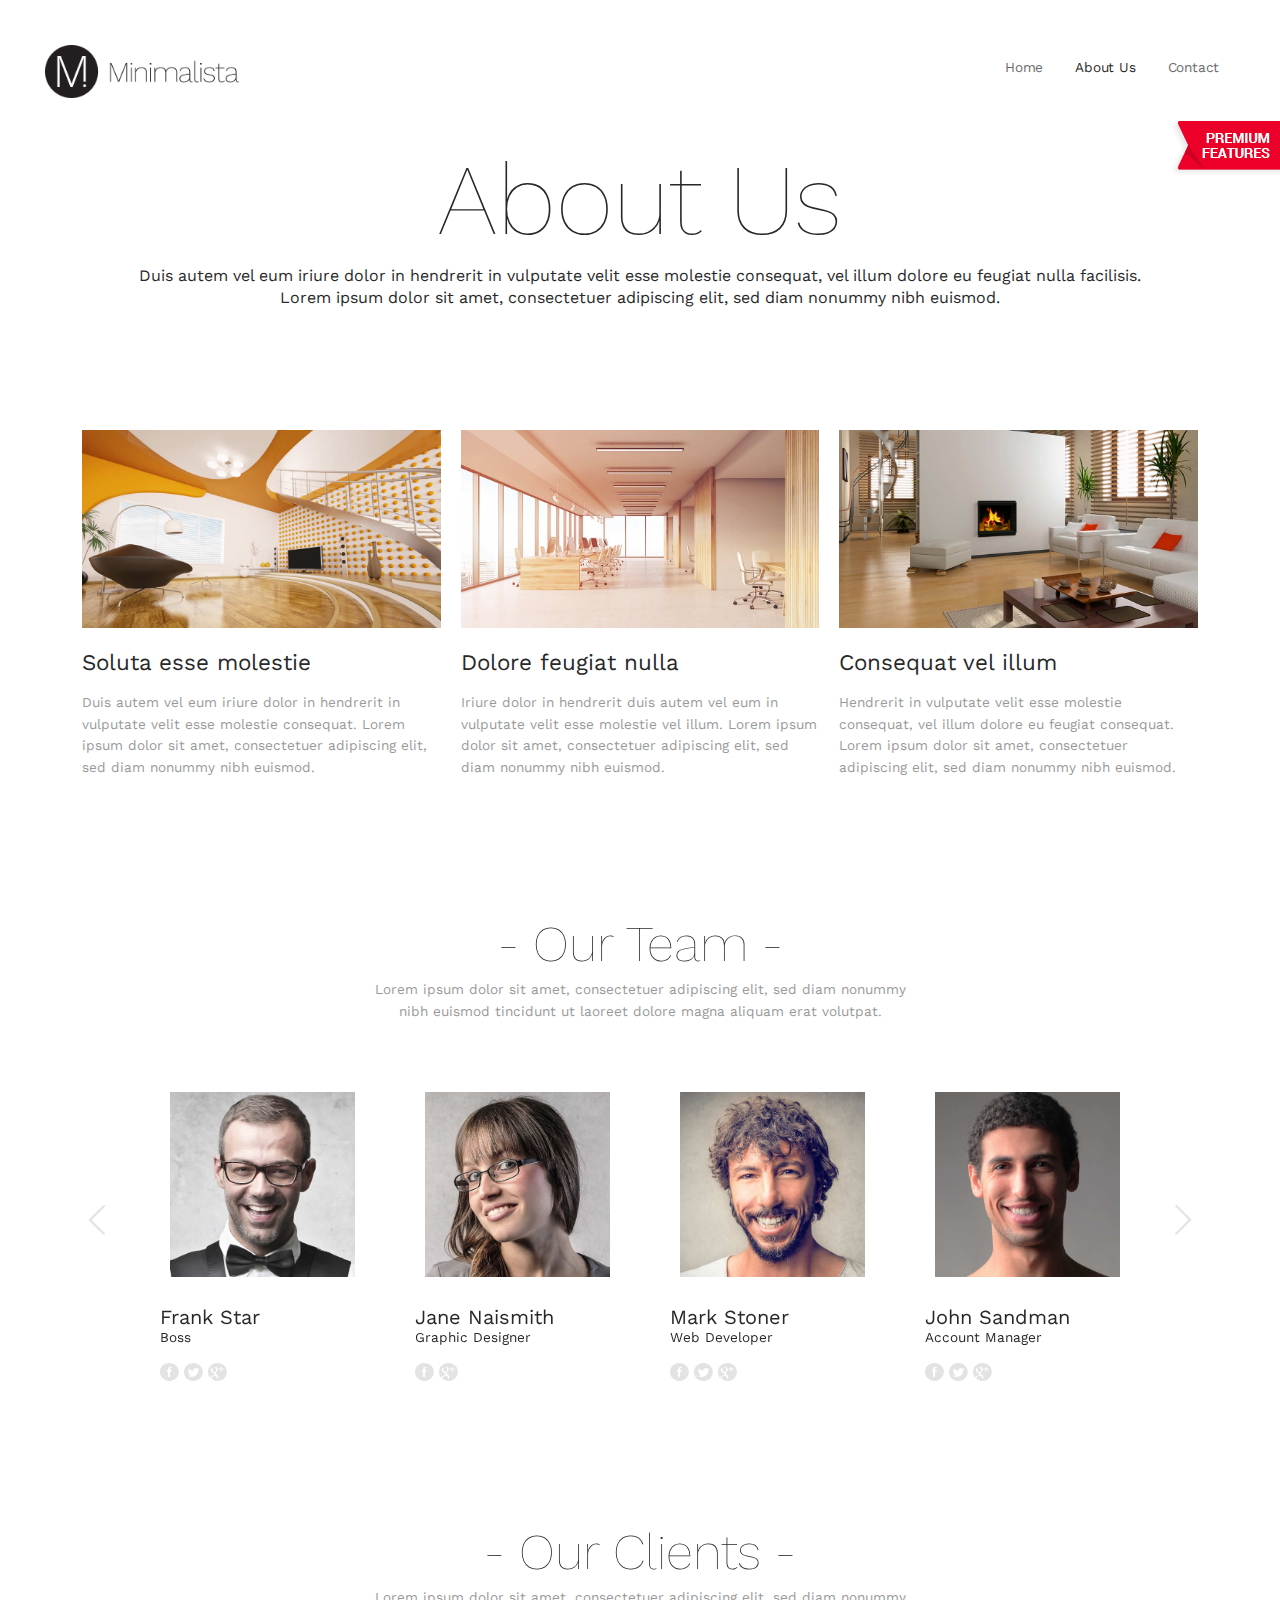
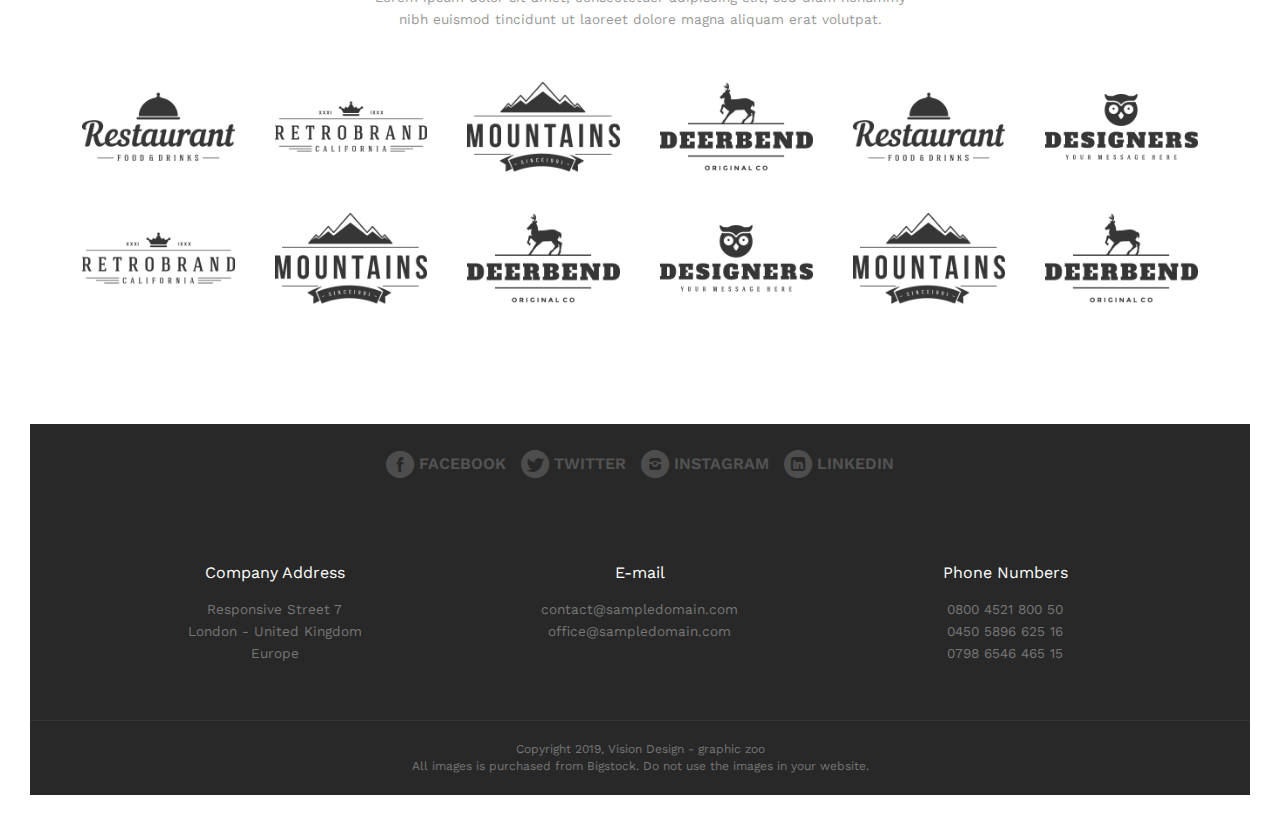
==== about.html @ b82336ee "start" ====
<!DOCTYPE html>
<html lang="en-US">
  <head>
    <meta charset="UTF-8">
    <meta name="viewport" content="width=device-width, initial-scale=1.0" />
    <title>Minimalista - New Amazing HTML5 Template</title>
    <link rel="stylesheet" href="css/components.css">
    <link rel="stylesheet" href="css/icons.css">
    <link rel="stylesheet" href="css/responsee.css">
    <link rel="stylesheet" href="owl-carousel/owl.carousel.css">
    <link rel="stylesheet" href="owl-carousel/owl.theme.css">
    <link rel="stylesheet" href="css/lightcase.css">
    <!-- CUSTOM STYLE -->      
    <link rel="stylesheet" href="css/template-style.css">
    <link href="https://fonts.googleapis.com/css?family=Work+Sans:100,400,600,900&subset=latin-ext" rel="stylesheet"> 
    <script type="text/javascript" src="js/jquery-1.8.3.min.js"></script>
    <script type="text/javascript" src="js/jquery-ui.min.js"></script>      
  </head>

  <body class="size-1140">
  	<!-- PREMIUM FEATURES BUTTON -->
  	<a target="_blank" class="hide-s" href="../template/minimalista-premium-responsive-business-template/" style="position:fixed;top:120px;right:-14px;z-index:10;"><img src="img/premium-features.png" alt=""></a>
    <div id="page-wrapper">
      <!-- HEADER -->
      <header role="banner" class="position-absolute margin-top-30 margin-m-top-0 margin-s-top-0">    
        <!-- Top Navigation -->
        <nav class="background-transparent background-transparent-hightlight full-width sticky">
          <div class="s-12 l-2">
            <a href="index.html" class="logo">
              <!-- Logo version before sticky nav -->
              <img class="logo-before" src="img/logo-dark.png" alt="">
              <!-- Logo version after sticky nav -->
              <img class="logo-after" src="img/logo-dark.png" alt="">
            </a>
          </div>
          <div class="s-12 l-10">
            <div class="top-nav right">
              <p class="nav-text"></p>
              <ul class="right chevron">
                <li><a href="index.html">Home</a></li>
                <li><a href="about.html">About Us</a></li>             
                <li><a href="contact.html">Contact</a></li>
              </ul>
            </div>
          </div>  
        </nav>
      </header>
      
      <!-- MAIN -->
      <main role="main">
        <!-- Content -->
        <article>
          <header class="section-top-padding background-white">
            <div class="line text-center">        
              <h1 class="text-dark text-s-size-30 text-m-size-40 text-l-size-headline text-thin text-line-height-1">About Us</h1>
              <p class="margin-bottom-0 text-size-16 text-dark">Duis autem vel eum iriure dolor in hendrerit in vulputate velit esse molestie consequat, vel illum dolore eu feugiat nulla facilisis.<br>
              Lorem ipsum dolor sit amet, consectetuer adipiscing elit, sed diam nonummy nibh euismod.</p>
            </div>  
          </header>
          <section class="section-top-padding background-white"> 
            <div class="line">
              <div class="margin">
                <div class="s-12 m-12 l-4 margin-m-bottom">
                  <a class="image-hover-zoom margin-bottom" href="/"><img src="img/img-03.jpg" alt=""></a>
                  <h2>Soluta esse molestie</h2>
                  <p class="margin-bottom">Duis autem vel eum iriure dolor in hendrerit in vulputate velit esse molestie consequat. Lorem ipsum dolor sit amet, consectetuer adipiscing elit, sed diam nonummy nibh euismod.</p>                
                </div>
                <div class="s-12 m-12 l-4 margin-m-bottom">
                  <a class="image-hover-zoom margin-bottom" href="/"><img src="img/img-04.jpg" alt=""></a>
                  <h2>Dolore feugiat nulla</h2>
                  <p class="margin-bottom">Iriure dolor in hendrerit duis autem vel eum in vulputate velit esse molestie vel illum. Lorem ipsum dolor sit amet, consectetuer adipiscing elit, sed diam nonummy nibh euismod.</p>                 
                </div>
                <div class="s-12 m-12 l-4 margin-m-bottom">
                  <a class="image-hover-zoom margin-bottom" href="/"><img src="img/img-05.jpg" alt=""></a>
                  <h2>Consequat vel illum</h2>
                  <p class="margin-bottom">Hendrerit in vulputate velit esse molestie consequat, vel illum dolore eu feugiat consequat. Lorem ipsum dolor sit amet, consectetuer adipiscing elit, sed diam nonummy nibh euismod.</p>                 
                </div>
              </div>
            </div>
          </section>
          <section class="section-top-padding background-white">
            <div class="line">
              <h2 class="text-s-size-40 text-size-50 text-line-height-1 margin-bottom-10 text-thin text-center"><span class="text-dark">-</span> Our Team <span class="text-dark">-</span></h2> 
              <p class="margin-bottom-50 text-center">
              Lorem ipsum dolor sit amet, consectetuer adipiscing elit, sed diam nonummy<br> nibh euismod tincidunt ut laoreet dolore magna aliquam erat volutpat.
              </p>  
              <div class="carousel-blocks owl-carousel">                                                                                                            
                <div class="item">                                                                                                                                                                                                     
                  <div class="padding">
                    <img class="full-img border-image border-primary" src="img/team-01.jpg" alt="" title="Team" />
                    <h3 class="text-s-size-16 text-size-20 text-line-height-1 text-dark margin-top-20 margin-bottom-0">Frank Star</h3>
                    <p class="text-size-14 text-dark margin-bottom-10">Boss</p>
                    <a target="_blank" href="https://www.facebook.com"><i class="icon-facebook_circle text-size-20"></i></a> <a target="_blank" href="https://www.twitter.com"><i class="icon-twitter_circle text-size-20"></i></a> <a target="_blank" href="https://www.google.com"><i class="icon-google_plus_circle text-size-20"></i></a>
                  </div>                                                                                                                                                              
                </div>
                <div class="item">                                                                                                                                                                                                     
                  <div class="padding">
                    <img class="full-img border-image border-primary" src="img/team-02.jpg" alt="" title="Team" />
                    <h3 class="text-s-size-16 text-size-20 text-line-height-1 text-dark margin-top-20 margin-bottom-0">Jane Naismith</h3>
                    <p class="text-size-14 text-dark margin-bottom-10">Graphic Designer</p>
                    <a target="_blank" href="https://www.facebook.com"><i class="icon-facebook_circle text-size-20"></i></a> <a target="_blank" href="https://www.google.com"><i class="icon-google_plus_circle text-size-20"></i></a>
                  </div>                                                                                                                                                              
                </div>
                <div class="item">                                                                                                                                                                                                     
                  <div class="padding">
                    <img class="full-img border-image border-primary" src="img/team-03.jpg" alt="" title="Team" />
                    <h3 class="text-s-size-16 text-size-20 text-line-height-1 text-dark margin-top-20 margin-bottom-0">Mark Stoner</h3>
                    <p class="text-size-14 text-dark margin-bottom-10">Web Developer</p>
                    <a target="_blank" href="https://www.facebook.com"><i class="icon-facebook_circle text-size-20"></i></a> <a target="_blank" href="https://www.twitter.com"><i class="icon-twitter_circle text-size-20"></i></a> <a target="_blank" href="https://www.google.com"><i class="icon-google_plus_circle text-size-20"></i></a>
                  </div>                                                                                                                                                              
                </div>                
                <div class="item">                                                                                                                                                                                                     
                  <div class="padding">
                    <img class="full-img border-image border-primary" src="img/team-04.jpg" alt="" title="Team" />
                    <h3 class="text-s-size-16 text-size-20 text-line-height-1 text-dark margin-top-20 margin-bottom-0">John Sandman</h3>
                    <p class="text-size-14 text-dark margin-bottom-10">Account Manager</p>
                    <a target="_blank" href="https://www.facebook.com"><i class="icon-facebook_circle text-size-20"></i></a> <a target="_blank" href="https://www.twitter.com"><i class="icon-twitter_circle text-size-20"></i></a> <a target="_blank" href="https://www.google.com"><i class="icon-google_plus_circle text-size-20"></i></a>
                  </div>                                                                                                                                                              
                </div>                
                <div class="item">                                                                                                                                                                                                     
                  <div class="padding">
                    <img class="full-img border-image border-primary" src="img/team-05.jpg" alt="" title="Team" />
                    <h3 class="text-s-size-16 text-size-20 text-line-height-1 text-dark margin-top-20 margin-bottom-0">Melissa Style</h3>
                    <p class="text-size-14 text-dark margin-bottom-10">Graphic Designer</p>
                    <a target="_blank" href="https://www.twitter.com"><i class="icon-twitter_circle text-size-20"></i></a> <a target="_blank" href="https://www.google.com"><i class="icon-google_plus_circle text-size-20"></i></a>
                  </div>                                                                                                                                                              
                </div>                              
              </div>                                                                                                                                                                                                                                                                                         
            </div> 
          </section>
          <section class="section background-white"> 
            <div class="line">      
              <h2 class="text-s-size-40 text-size-50 text-line-height-1 margin-bottom-10 text-thin text-center"><span class="text-dark">-</span> Our Clients <span class="text-dark">-</span></h2> 
              <p class="margin-bottom-50 text-center">
              Lorem ipsum dolor sit amet, consectetuer adipiscing elit, sed diam nonummy<br> nibh euismod tincidunt ut laoreet dolore magna aliquam erat volutpat.
              </p>                                                                                               
              <div class="margin2x">                                                                                              
                <div class="s-6 m-4 l-2">                                                                                                                                                                                                 
                  <img class="margin-bottom-40" src="img/logo-5.png" alt="">                                                                                                                                                            
                </div>
                <div class="s-6 m-4 l-2">                                                                                                                                                                                                   
                  <img class="margin-bottom-40" src="img/logo-2.png" alt="">                                                                                                                                                            
                </div>
                <div class="s-6 m-4 l-2">                                                                                                                                                                                                   
                  <img class="margin-bottom-40" src="img/logo-3.png" alt="">                                                                                                                                                            
                </div>
                <div class="s-6 m-4 l-2">                                                                                                                                                                                                   
                  <img class="margin-bottom-40" src="img/logo-4.png" alt="">                                                                                                                                                            
                </div>
                <div class="s-6 m-4 l-2">                                                                                                                                                                                                 
                  <img class="margin-bottom-40" src="img/logo-5.png" alt="">                                                                                                                                                            
                </div>
                <div class="s-6 m-4 l-2">                                                                                                                                                                                                 
                  <img class="margin-bottom-40" src="img/logo-1.png" alt="">                                                                                                                                                            
                </div>
                <div class="s-6 m-4 l-2">                                                                                                                                                                                                   
                  <img class="margin-m-bottom-40" src="img/logo-2.png" alt="">                                                                                                                                                            
                </div>
                <div class="s-6 m-4 l-2">                                                                                                                                                                                                   
                  <img class="margin-m-bottom-40" src="img/logo-3.png" alt="">                                                                                                                                                            
                </div>             
                <div class="s-6 m-4 l-2">                                                                                                                                                                                                   
                  <img class="margin-m-bottom-40" src="img/logo-4.png" alt="">                                                                                                                                                            
                </div>
                <div class="s-6 m-4 l-2">                                                                                                                                                                                                   
                  <img class="margin-m-bottom-40" src="img/logo-1.png" alt="">                                                                                                                                                            
                </div>
                <div class="s-6 m-4 l-2">                                                                                                                                                                                                   
                  <img class="margin-m-bottom-40" src="img/logo-3.png" alt="">                                                                                                                                                            
                </div>             
                <div class="s-6 m-4 l-2">                                                                                                                                                                                                   
                  <img src="img/logo-4.png" alt="">                                                                                                                                                            
                </div>                                                                                                                                                                                              
              </div>
            </div>
          </section>
        </article>
      </main>
      
      <!-- FOOTER -->
      <footer>
        <!-- Contact Us -->
        <div class="background-dark padding text-center footer-social">
          <a class="margin-right-10" target="_blank" href="https://www.facebook.com"><i class="icon-facebook_circle text-size-30"></i> <span class="text-strong text-white hide-s hide-m">FACEBOOK</span></a>
          <a class="margin-right-10" target="_blank" href="https://www.twitter.com"><i class="icon-twitter_circle text-size-30"></i> <span class="text-strong text-white hide-s hide-m">TWITTER</span></a>
          <a class="margin-right-10" target="_blank" href="https://www.instagram.com"><i class="icon-instagram_circle text-size-30"></i> <span class="text-strong text-white hide-s hide-m">INSTAGRAM</span></a>
          <a target="_blank" href="https://www.linkedin.com"><i class="icon-linked_in_circle text-size-30"></i> <span class="text-strong text-white hide-s hide-m">LINKEDIN</span></a>                                                                         
        </div>

        <!-- Main Footer -->
        <section class="section-small-padding text-center background-dark full-width">
          <div class="line">
            <div class="margin">
              <!-- Collumn 1 -->              
              <div class="s-12 m-12 l-4 margin-m-bottom-30">
                <h3 class="text-size-16">Company Address</h3>
                <p class="text-size-14">
                   Responsive Street 7<br>
                   London - United Kingdom<br> 
                   Europe
                </p>               
              </div>
              <!-- Collumn 2 -->
              <div class="s-12 m-12 l-4 margin-m-bottom-30">
                <h3 class="text-size-16">E-mail</h3>
                <p class="text-size-14">
                   contact@sampledomain.com<br>
                   office@sampledomain.com
                </p>              
              </div>
              <!-- Collumn 3 -->
              <div class="s-12 m-12 l-4 ">
                <h3 class="text-size-16">Phone Numbers</h3>
                <p class="text-size-14">
                   0800 4521 800 50<br>
                   0450 5896 625 16<br>
                   0798 6546 465 15
                </p>             
              </div>
            </div>
          </div>  
        </section>
        <hr class="break margin-top-bottom-0" style="border-color: rgba(0, 0, 0, 0.80);">
        
        <!-- Bottom Footer -->
        <section class="padding background-dark full-width">
          <div class="text-center">
            <p class="text-size-12">Copyright 2019, Vision Design - graphic zoo</p>
            <p class="text-size-12">All images is purchased from Bigstock. Do not use the images in your website.</p>
          </div>
        </section>
      </footer>
    </div>
    <script type="text/javascript" src="js/responsee.js"></script>
    <script type="text/javascript" src="js/jquery.events.touch.js"></script>
    <script type="text/javascript" src="owl-carousel/owl.carousel.js"></script>
    <script type="text/javascript" src="js/template-scripts.js"></script> 
  </body>
</html>
---- css/components.css ----
/*
 * Components CSS - v5 - 2016-07-08
 * https://www.myresponsee.com
 * Copyright 2018, Vision Design - graphic zoo
 * Free to use under the MIT license.
*/
/* Tabs */
.tab-item {
  background: none repeat scroll 0 0 #fff;
  display: none;
  padding: 1.25rem 0;
}
.tab-item.tab-active {
  display: block;
}
.tab-content > .tab-label {
  display: none;
}
.tab-nav > .tab-label {
  float:left;
}
a.tab-label, a.tab-label:link, a.tab-label:visited, a.tab-label:hover {
  background: none repeat scroll 0 0 #262626;
  color: #fff;
  margin-right: 1px;
  padding: 0.625rem 1.25rem;
  transition: background 0.20s linear 0s;
  -o-transition: background 0.20s linear 0s;
  -ms-transition: background 0.20s linear 0s;
  -moz-transition: background 0.20s linear 0s;
  -webkit-transition: background 0.20s linear 0s;
}
a.tab-label:hover,a.tab-label.active-btn {
  background: none repeat scroll 0 0 #999;
}
.tab-label.active-btn {
  cursor: default;
}
.tab-content {
  text-align: left;
}
@media screen and (max-width:768px) {    
  .tab-nav > .tab-label {
    margin: 0.5px 0;
    width: 100%;
  }
}
/* Custom forms */
form.customform input, form.customform select, form.customform textarea, form.customform button {
 font-size:0.9rem;
 font-family:inherit;
 margin-bottom:1.25rem;
} 
form.customform input, form.customform select {height: 2.7rem;}
form.customform input, form.customform textarea, form.customform select { 
 background: none repeat scroll 0 0 #F5F5F5;
 transition: background 0.20s linear 0s;
 -o-transition: background 0.20s linear 0s;
 -ms-transition: background 0.20s linear 0s;
 -moz-transition: background 0.20s linear 0s;
 -webkit-transition: background 0.20s linear 0s;
}
form.customform input:hover, form.customform textarea:hover, form.customform select:hover, form.customform input:focus, form.customform textarea:focus, form.customform select:focus {background: none repeat scroll 0 0 #fff;}
form.customform input, form.customform textarea, form.customform select {
 background: none repeat scroll 0 0 #F5F5F5;
 border: 1px solid #E0E0E0;
 padding: 0.625rem;
 width: 100%;
}
form.customform input[type="file"] {
 border: 1px solid #E0E0E0;
 height: auto;
 max-height: 2.7rem;
 min-height: 2.7rem;
 padding: 0.4rem;
 width: 100%;
}
form.customform input[type="radio"], form.customform input[type="checkbox"] {
 margin-right: 0.625rem;
 width:auto;
 padding:0;
 height:auto;
}
form.customform option {padding: 0.625rem;}
form.customform select[multiple="multiple"] {height: auto;}
form.customform button {
 width: 100%;
 background: none repeat scroll 0 0 #152732;
 border: 0 none;
 color: #fff;
 height: 2.7rem;
 padding: 0.625rem;
 cursor:pointer;
 width: 100%;
 transition: background 0.20s linear 0s;
 -o-transition: background 0.20s linear 0s;
 -ms-transition: background 0.20s linear 0s;
 -moz-transition: background 0.20s linear 0s;
 -webkit-transition: background 0.20s linear 0s;
}
/* Tooltip */
a.tooltip-container,.tooltip-container {
  border-bottom:1px dotted;
  border-bottom-color: color;
  cursor: help;
  font-weight: 600;
}
a .tooltip-content,.tooltip-content {
  background: #152732 none repeat scroll 0 0;
  color: #fff!important;
  border-radius: 3px;
  display: none;
  font-size: 0.8rem;
  font-weight: normal;
  line-height: 1.3rem;
  margin-top: -1.25rem;
  max-width: 300px;
  padding: 0.625rem;
  position: absolute;
  z-index: 10;
}
.tooltip-content::after {
  border-left: 9px solid transparent;
  border-right: 9px solid transparent;
  border-top: 7px solid #152732;
  bottom: -5px;
  clear: both;
  content: "";
  height: 0;
  left: 50%;
  margin-left: -5px;
  position: absolute;
  width: 0;
}
a.tooltip-content.tooltip-bottom,.tooltip-content.tooltip-bottom {
  margin-top: 1.25rem;
}
.tooltip-content.tooltip-bottom::after {
  border-left: 9px solid transparent;
  border-right: 9px solid transparent;
  border-top: 0;
  border-bottom: 7px solid #152732;
  top: -5px;
}
/* Buttons */
.button,a.button,a.button:link,a.button:active,a.button:visited {
  background: #777 none repeat scroll 0 0;
  border: 0;
  color: #fff;
  cursor: pointer;
  display: inline-block;
  font-size: 0.85rem;
  padding: 0.825rem 1rem;
  text-align: center;
  transition: all 0.20s linear 0s;
  -o-transition: all 0.20s linear 0s;
  -ms-transition: all 0.20s linear 0s;
  -moz-transition: all 0.20s linear 0s;
  -webkit-transition: all 0.20s linear 0s;
}
.button.rounded-btn {
  border-radius: 4px;
}
.button.rounded-full-btn {
  border-radius: 100px;
}
.button:hover {box-shadow: 0 0 10px 100px rgba(255,255,255,0.15) inset;}
.button.secondary-btn,a.button.secondary-btn,a.button.secondary-btn:link,a.button.secondary-btn:active,a.button.secondary-btn:visited {
  background: #444 none repeat scroll 0 0;
}
.button.cancel-btn,a.button.cancel-btn,a.button.cancel-btn:link,a.button.cancel-btn:active,a.button.cancel-btn:visited {
  background: #dc003a none repeat scroll 0 0;
}
.button.submit-btn,a.button.submit-btn,a.button.submit-btn:link,a.button.submit-btn:active,a.button.submit-btn:visited {
  background: #b4bf04 none repeat scroll 0 0;
}
.button.reload-btn,a.button.reload-btn,a.button.reload-btn:link,a.button.reload-btn:active,a.button.reload-btn:visited {
  background: #ff9800 none repeat scroll 0 0;
}
.button.disabled-btn {
  cursor: not-allowed!important;
  opacity: 0.2;
}
.button i {
  background: rgba(0, 0, 0, 0.1) none repeat scroll 0 0;
  border-radius: 27px;
  color: #fff!important;
  display: inline-block;
  font-size: 0.8rem;
  height: 27px;
  line-height: 27px;
  margin-right: 5px;
  width: 27px;
  transition: all 0.20s linear 0s;
  -o-transition: all 0.20s linear 0s;
  -ms-transition: all 0.20s linear 0s;
  -moz-transition: all 0.20s linear 0s;
  -webkit-transition: all 0.20s linear 0s;
}
.button:hover > i {
  background: rgba(0, 0, 0, 0.06) none repeat scroll 0 0;
}
---- css/icons.css ----
/* Icon font - MFG labs */
@font-face {
  font-family: 'mfg';
    src: url('../font/mfglabsiconset-webfont.eot');
    src: url('../font/mfglabsiconset-webfont.svg#mfg_labs_iconsetregular') format('svg'),
   		   url('../font/mfglabsiconset-webfont.eot?#iefix') format('embedded-opentype'),
         url('../font/mfglabsiconset-webfont.woff') format('woff'),
         url('../font/mfglabsiconset-webfont.ttf') format('truetype');
    font-weight: normal;
    font-style: normal;
}

.icon-cloud,
.icon-at,
.icon-plus,
.icon-minus,
.icon-arrow_up,
.icon-arrow_down,
.icon-arrow_right,
.icon-arrow_left,
.icon-chevron_down,
.icon-chevron_up,
.icon-chevron_right,
.icon-chevron_left,
.icon-reorder,
.icon-list,
.icon-reorder_square,
.icon-reorder_square_line,
.icon-coverflow,
.icon-coverflow_line,
.icon-pause,
.icon-play,
.icon-step_forward,
.icon-step_backward,
.icon-fast_forward,
.icon-fast_backward,
.icon-cloud_upload,
.icon-cloud_download,
.icon-data_science,
.icon-data_science_black,
.icon-globe,
.icon-globe_black,
.icon-math_ico,
.icon-math,
.icon-math_black,
.icon-paperplane_ico,
.icon-paperplane,
.icon-paperplane_black,
.icon-color_balance,
.icon-star,
.icon-star_half,
.icon-star_empty,
.icon-star_half_empty,
.icon-reload,
.icon-heart,
.icon-heart_broken,
.icon-hashtag,
.icon-reply,
.icon-retweet,
.icon-signin,
.icon-signout,
.icon-download,
.icon-upload,
.icon-placepin,
.icon-display_screen,
.icon-tablet,
.icon-smartphone,
.icon-connected_object,
.icon-lock,
.icon-unlock,
.icon-camera,
.icon-isight,
.icon-video_camera,
.icon-random,
.icon-message,
.icon-discussion,
.icon-calendar,
.icon-ringbell,
.icon-movie,
.icon-mail,
.icon-pen,
.icon-settings,
.icon-measure,
.icon-vector,
.icon-vector_pen,
.icon-mute_on,
.icon-mute_off,
.icon-home,
.icon-sheet,
.icon-arrow_big_right,
.icon-arrow_big_left,
.icon-arrow_big_down,
.icon-arrow_big_up,
.icon-dribbble_circle,
.icon-dribbble,
.icon-facebook_circle,
.icon-facebook,
.icon-git_circle_alt,
.icon-git_circle,
.icon-git,
.icon-octopus,
.icon-twitter_circle,
.icon-twitter,
.icon-google_plus_circle,
.icon-google_plus,
.icon-linked_in_circle,
.icon-linked_in,
.icon-instagram,
.icon-instagram_circle,
.icon-mfg_icon,
.icon-xing,
.icon-xing_circle,
.icon-mfg_icon_circle,
.icon-user,
.icon-user_male,
.icon-user_female,
.icon-users,
.icon-file_open,
.icon-file_close,
.icon-file_alt,
.icon-file_close_alt,
.icon-attachment,
.icon-check,
.icon-cross_mark,
.icon-cancel_circle,
.icon-check_circle,
.icon-magnifying,
.icon-inbox,
.icon-clock,
.icon-stopwatch,
.icon-hourglass,
.icon-trophy,
.icon-unlock_alt,
.icon-lock_alt,
.icon-arrow_doubled_right,
.icon-arrow_doubled_left,
.icon-arrow_doubled_down,
.icon-arrow_doubled_up,
.icon-link,
.icon-warning,
.icon-warning_alt,
.icon-magnifying_plus,
.icon-magnifying_minus,
.icon-white_question,
.icon-black_question,
.icon-stop,
.icon-share,
.icon-eye,
.icon-trash_can,
.icon-hard_drive,
.icon-information_black,
.icon-information_white,
.icon-printer,
.icon-letter,
.icon-soundcloud,
.icon-soundcloud_circle,
.icon-anchor,
.icon-female_sign,
.icon-male_sign,
.icon-joystick,
.icon-high_voltage,
.icon-fire,
.icon-newspaper,
.icon-chart,
.icon-spread,
.icon-spinner_1,
.icon-spinner_2,
.icon-chart_alt,
.icon-label,
.icon-brush,
.icon-refresh,
.icon-node,
.icon-node_2,
.icon-node_3,
.icon-link_2_nodes,
.icon-link_3_nodes,
.icon-link_loop_nodes,
.icon-node_size,
.icon-node_color,
.icon-layout_directed,
.icon-layout_radial,
.icon-layout_hierarchical,
.icon-node_link_direction,
.icon-node_link_short_path,
.icon-node_cluster,
.icon-display_graph,
.icon-node_link_weight,
.icon-more_node_links,
.icon-node_shape,
.icon-node_icon,
.icon-node_text,
.icon-node_link_text,
.icon-node_link_color,
.icon-node_link_shape,
.icon-credit_card,
.icon-disconnect,
.icon-graph,
.icon-new_user {
  font-family: 'mfg';
  font-style: normal;
  font-variant: normal;
  font-weight: normal;
  color:#e3e3e3;
  speak: none; 
  text-transform: none;
  /* Better Font Rendering =========== */
  -webkit-font-smoothing: antialiased;
  -moz-osx-font-smoothing: grayscale;
}
.icon2x {font-size: 2rem;}
.icon3x {font-size: 3rem;}

.icon-cloud:before { content: "\2601"; }
.icon-at:before { content: "\0040"; }
.icon-plus:before { content: "\002B"; }
.icon-minus:before { content: "\2212"; }
.icon-arrow_up:before { content: "\2191"; }
.icon-arrow_down:before { content: "\2193"; }
.icon-arrow_right:before { content: "\2192"; }
.icon-arrow_left:before { content: "\2190"; }
.icon-chevron_down:before { content: "\f004"; }
.icon-chevron_up:before { content: "\f005"; }
.icon-chevron_right:before { content: "\f006"; }
.icon-chevron_left:before { content: "\f007"; }
.icon-reorder:before { content: "\f008"; }
.icon-list:before { content: "\f009"; }
.icon-reorder_square:before { content: "\f00a"; }
.icon-reorder_square_line:before { content: "\f00b"; }
.icon-coverflow:before { content: "\f00c"; }
.icon-coverflow_line:before { content: "\f00d"; }
.icon-pause:before { content: "\f00e"; }
.icon-play:before { content: "\f00f"; }
.icon-step_forward:before { content: "\f010"; }
.icon-step_backward:before { content: "\f011"; }
.icon-fast_forward:before { content: "\f012"; }
.icon-fast_backward:before { content: "\f013"; }
.icon-cloud_upload:before { content: "\f014"; }
.icon-cloud_download:before { content: "\f015"; }
.icon-data_science:before { content: "\f016"; }
.icon-data_science_black:before { content: "\f017"; }
.icon-globe:before { content: "\f018"; }
.icon-globe_black:before { content: "\f019"; }
.icon-math_ico:before { content: "\f01a"; }
.icon-math:before { content: "\f01b"; }
.icon-math_black:before { content: "\f01c"; }
.icon-paperplane_ico:before { content: "\f01d"; }
.icon-paperplane:before { content: "\f01e"; }
.icon-paperplane_black:before { content: "\f01f"; }
.icon-color_balance:before { content: "\f020"; }
.icon-star:before { content: "\2605"; }
.icon-star_half:before { content: "\f022"; }
.icon-star_empty:before { content: "\2606"; }
.icon-star_half_empty:before { content: "\f024"; }
.icon-reload:before { content: "\f025"; }
.icon-heart:before { content: "\2665"; }
.icon-heart_broken:before { content: "\f028"; }
.icon-hashtag:before { content: "\f029"; }
.icon-reply:before { content: "\f02a"; }
.icon-retweet:before { content: "\f02b"; }
.icon-signin:before { content: "\f02c"; }
.icon-signout:before { content: "\f02d"; }
.icon-download:before { content: "\f02e"; }
.icon-upload:before { content: "\f02f"; }
.icon-placepin:before { content: "\f031"; }
.icon-display_screen:before { content: "\f032"; }
.icon-tablet:before { content: "\f033"; }
.icon-smartphone:before { content: "\f034"; }
.icon-connected_object:before { content: "\f035"; }
.icon-lock:before { content: "\F512"; }
.icon-unlock:before { content: "\F513"; }
.icon-camera:before { content: "\F4F7"; }
.icon-isight:before { content: "\f039"; }
.icon-video_camera:before { content: "\f03a"; }
.icon-random:before { content: "\f03b"; }
.icon-message:before { content: "\F4AC"; }
.icon-discussion:before { content: "\f03d"; }
.icon-calendar:before { content: "\F4C5"; }
.icon-ringbell:before { content: "\f03f"; }
.icon-movie:before { content: "\f040"; }
.icon-mail:before { content: "\2709"; }
.icon-pen:before { content: "\270F"; }
.icon-settings:before { content: "\9881"; }
.icon-measure:before { content: "\f044"; }
.icon-vector:before { content: "\f045"; }
.icon-vector_pen:before { content: "\2712"; }
.icon-mute_on:before { content: "\f047"; }
.icon-mute_off:before { content: "\f048"; }
.icon-home:before { content: "\2302"; }
.icon-sheet:before { content: "\f04a"; }
.icon-arrow_big_right:before { content: "\21C9"; }
.icon-arrow_big_left:before { content: "\21C7"; }
.icon-arrow_big_down:before { content: "\21CA"; }
.icon-arrow_big_up:before { content: "\21C8"; }
.icon-dribbble_circle:before { content: "\f04f"; }
.icon-dribbble:before { content: "\f050"; }
.icon-facebook_circle:before { content: "\f051"; }
.icon-facebook:before { content: "\f052"; }
.icon-git_circle_alt:before { content: "\f053"; }
.icon-git_circle:before { content: "\f054"; }
.icon-git:before { content: "\f055"; }
.icon-octopus:before { content: "\f056"; }
.icon-twitter_circle:before { content: "\f057"; }
.icon-twitter:before { content: "\f058"; }
.icon-google_plus_circle:before { content: "\f059"; }
.icon-google_plus:before { content: "\f05a"; }
.icon-linked_in_circle:before { content: "\f05b"; }
.icon-linked_in:before { content: "\f05c"; }
.icon-instagram:before { content: "\f05d"; }
.icon-instagram_circle:before { content: "\f05e"; }
.icon-mfg_icon:before { content: "\f05f"; }
.icon-xing:before { content: "\F532"; }
.icon-xing_circle:before { content: "\F533"; }
.icon-mfg_icon_circle:before { content: "\f060"; }
.icon-user:before { content: "\f061"; }
.icon-user_male:before { content: "\f062"; }
.icon-user_female:before { content: "\f063"; }
.icon-users:before { content: "\f064"; }
.icon-file_open:before { content: "\F4C2"; }
.icon-file_close:before { content: "\f067"; }
.icon-file_alt:before { content: "\f068"; }
.icon-file_close_alt:before { content: "\f069"; }
.icon-attachment:before { content: "\f06a"; }
.icon-check:before { content: "\2713"; }
.icon-cross_mark:before { content: "\274C"; }
.icon-cancel_circle:before { content: "\F06E"; }
.icon-check_circle:before { content: "\f06d"; }
.icon-magnifying:before { content: "\F50D"; }
.icon-inbox:before { content: "\f070"; }
.icon-clock:before { content: "\23F2"; }
.icon-stopwatch:before { content: "\23F1"; }
.icon-hourglass:before { content: "\231B"; }
.icon-trophy:before { content: "\f074"; }
.icon-unlock_alt:before { content: "\F075"; }
.icon-lock_alt:before { content: "\F510"; }
.icon-arrow_doubled_right:before { content: "\21D2"; }
.icon-arrow_doubled_left:before { content: "\21D0"; }
.icon-arrow_doubled_down:before { content: "\21D3"; }
.icon-arrow_doubled_up:before { content: "\21D1"; }
.icon-link:before { content: "\f07B"; }
.icon-warning:before { content: "\2757"; }
.icon-warning_alt:before { content: "\2755"; }
.icon-magnifying_plus:before { content: "\f07E"; }
.icon-magnifying_minus:before { content: "\f07F"; }
.icon-white_question:before { content: "\2754"; }
.icon-black_question:before { content: "\2753"; }
.icon-stop:before { content: "\f080"; }
.icon-share:before { content: "\f081"; }
.icon-eye:before { content: "\f082"; }
.icon-trash_can:before { content: "\f083"; }
.icon-hard_drive:before { content: "\f084"; }
.icon-information_black:before { content: "\f085"; }
.icon-information_white:before { content: "\f086"; }
.icon-printer:before { content: "\f087"; }
.icon-letter:before { content: "\f088"; }
.icon-soundcloud:before { content: "\f089"; }
.icon-soundcloud_circle:before { content: "\f08A"; }
.icon-anchor:before { content: "\2693"; }
.icon-female_sign:before { content: "\2640"; }
.icon-male_sign:before { content: "\2642"; }
.icon-joystick:before { content: "\F514"; }
.icon-high_voltage:before { content: "\26A1"; }
.icon-fire:before { content: "\F525"; }
.icon-newspaper:before { content: "\F4F0"; }
.icon-chart:before { content: "\F526"; }
.icon-spread:before { content: "\F527"; }
.icon-spinner_1:before { content: "\F528"; }
.icon-spinner_2:before { content: "\F529"; }
.icon-chart_alt:before { content: "\F530"; }
.icon-label:before { content: "\F531"; }
.icon-brush:before { content: "\E000"; }
.icon-refresh:before { content: "\E001"; }
.icon-node:before { content: "\E002"; }
.icon-node_2:before { content: "\E003"; }
.icon-node_3:before { content: "\E004"; }
.icon-link_2_nodes:before { content: "\E005"; }
.icon-link_3_nodes:before { content: "\E006"; }
.icon-link_loop_nodes:before { content: "\E007"; }
.icon-node_size:before { content: "\E008"; }
.icon-node_color:before { content: "\E009"; }
.icon-layout_directed:before { content: "\E010"; }
.icon-layout_radial:before { content: "\E011"; }
.icon-layout_hierarchical:before { content: "\E012"; }
.icon-node_link_direction:before { content: "\E013"; }
.icon-node_link_short_path:before { content: "\E014"; }
.icon-node_cluster:before { content: "\E015"; }
.icon-display_graph:before { content: "\E016"; }
.icon-node_link_weight:before { content: "\E017"; }
.icon-more_node_links:before { content: "\E018"; }
.icon-node_shape:before { content: "\E00A"; }
.icon-node_icon:before { content: "\E00B"; }
.icon-node_text:before { content: "\E00C"; }
.icon-node_link_text:before { content: "\E00D"; }
.icon-node_link_color:before { content: "\E00E"; }
.icon-node_link_shape:before { content: "\E00F"; }
.icon-credit_card:before { content: "\F4B3"; }
.icon-disconnect:before { content: "\F534"; }
.icon-graph:before { content: "\F535"; }
.icon-new_user:before { content: "\F536"; }


/* Icon font - Simple Line Icons */
@font-face {
  font-family: 'sli';
  src: url('../font/Simple-Line-Icons.eot?v=2.2.2');
  src: url('../font/Simple-Line-Icons.eot?v=2.2.2#iefix') format('embedded-opentype'), url('../font/Simple-Line-Icons.ttf?v=2.2.2') format('truetype'), url('../font/Simple-Line-Icons.woff2?v=2.2.2') format('woff2'), url('../font/Simple-Line-Icons.woff?v=2.2.2') format('woff'), url('../font/Simple-Line-Icons.svg?v=2.2.2#simple-line-icons') format('svg');
  font-weight: normal;
  font-style: normal;
}

.icon-sli-user,
.icon-sli-people,
.icon-sli-user-female,
.icon-sli-user-follow,
.icon-sli-user-following,
.icon-sli-user-unfollow,
.icon-sli-login,
.icon-sli-logout,
.icon-sli-emotsmile,
.icon-sli-phone,
.icon-sli-call-end,
.icon-sli-call-in,
.icon-sli-call-out,
.icon-sli-map,
.icon-sli-location-pin,
.icon-sli-direction,
.icon-sli-directions,
.icon-sli-compass,
.icon-sli-layers,
.icon-sli-menu,
.icon-sli-list,
.icon-sli-options-vertical,
.icon-sli-options,
.icon-sli-arrow-down,
.icon-sli-arrow-left,
.icon-sli-arrow-right,
.icon-sli-arrow-up,
.icon-sli-arrow-up-circle,
.icon-sli-arrow-left-circle,
.icon-sli-arrow-right-circle,
.icon-sli-arrow-down-circle,
.icon-sli-check,
.icon-sli-clock,
.icon-sli-plus,
.icon-sli-minus,
.icon-sli-close,
.icon-sli-organization,
.icon-sli-trophy,
.icon-sli-screen-smartphone,
.icon-sli-screen-desktop,
.icon-sli-plane,
.icon-sli-notebook,
.icon-sli-mustache,
.icon-sli-mouse,
.icon-sli-magnet,
.icon-sli-energy,
.icon-sli-disc,
.icon-sli-cursor,
.icon-sli-cursor-move,
.icon-sli-crop,
.icon-sli-chemistry,
.icon-sli-speedometer,
.icon-sli-shield,
.icon-sli-screen-tablet,
.icon-sli-magic-wand,
.icon-sli-hourglass,
.icon-sli-graduation,
.icon-sli-ghost,
.icon-sli-game-controller,
.icon-sli-fire,
.icon-sli-eyeglass,
.icon-sli-envelope-open,
.icon-sli-envelope-letter,
.icon-sli-bell,
.icon-sli-badge,
.icon-sli-anchor,
.icon-sli-wallet,
.icon-sli-vector,
.icon-sli-speech,
.icon-sli-puzzle,
.icon-sli-printer,
.icon-sli-present,
.icon-sli-playlist,
.icon-sli-pin,
.icon-sli-picture,
.icon-sli-handbag,
.icon-sli-globe-alt,
.icon-sli-globe,
.icon-sli-folder-alt,
.icon-sli-folder,
.icon-sli-film,
.icon-sli-feed,
.icon-sli-drop,
.icon-sli-drawer,
.icon-sli-docs,
.icon-sli-doc,
.icon-sli-diamond,
.icon-sli-cup,
.icon-sli-calculator,
.icon-sli-bubbles,
.icon-sli-briefcase,
.icon-sli-book-open,
.icon-sli-basket-loaded,
.icon-sli-basket,
.icon-sli-bag,
.icon-sli-action-undo,
.icon-sli-action-redo,
.icon-sli-wrench,
.icon-sli-umbrella,
.icon-sli-trash,
.icon-sli-tag,
.icon-sli-support,
.icon-sli-frame,
.icon-sli-size-fullscreen,
.icon-sli-size-actual,
.icon-sli-shuffle,
.icon-sli-share-alt,
.icon-sli-share,
.icon-sli-rocket,
.icon-sli-question,
.icon-sli-pie-chart,
.icon-sli-pencil,
.icon-sli-note,
.icon-sli-loop,
.icon-sli-home,
.icon-sli-grid,
.icon-sli-graph,
.icon-sli-microphone,
.icon-sli-music-tone-alt,
.icon-sli-music-tone,
.icon-sli-earphones-alt,
.icon-sli-earphones,
.icon-sli-equalizer,
.icon-sli-like,
.icon-sli-dislike,
.icon-sli-control-start,
.icon-sli-control-rewind,
.icon-sli-control-play,
.icon-sli-control-pause,
.icon-sli-control-forward,
.icon-sli-control-end,
.icon-sli-volume-1,
.icon-sli-volume-2,
.icon-sli-volume-off,
.icon-sli-calendar,
.icon-sli-bulb,
.icon-sli-chart,
.icon-sli-ban,
.icon-sli-bubble,
.icon-sli-camrecorder,
.icon-sli-camera,
.icon-sli-cloud-download,
.icon-sli-cloud-upload,
.icon-sli-envelope,
.icon-sli-eye,
.icon-sli-flag,
.icon-sli-heart,
.icon-sli-info,
.icon-sli-key,
.icon-sli-link,
.icon-sli-lock,
.icon-sli-lock-open,
.icon-sli-magnifier,
.icon-sli-magnifier-add,
.icon-sli-magnifier-remove,
.icon-sli-paper-clip,
.icon-sli-paper-plane,
.icon-sli-power,
.icon-sli-refresh,
.icon-sli-reload,
.icon-sli-settings,
.icon-sli-star,
.icon-sli-symbol-female,
.icon-sli-symbol-male,
.icon-sli-target,
.icon-sli-credit-card,
.icon-sli-paypal,
.icon-sli-social-tumblr,
.icon-sli-social-twitter,
.icon-sli-social-facebook,
.icon-sli-social-instagram,
.icon-sli-social-linkedin,
.icon-sli-social-pinterest,
.icon-sli-social-github,
.icon-sli-social-google,
.icon-sli-social-reddit,
.icon-sli-social-skype,
.icon-sli-social-dribbble,
.icon-sli-social-behance,
.icon-sli-social-foursqare,
.icon-sli-social-soundcloud,
.icon-sli-social-spotify,
.icon-sli-social-stumbleupon,
.icon-sli-social-youtube,
.icon-sli-social-dropbox {
  font-family: 'sli';
  font-style: normal;  
  font-variant: normal;
  font-weight: normal;
  color:#e3e3e3;
  speak: none;
  text-transform: none;
  /* Better Font Rendering =========== */
  -webkit-font-smoothing: antialiased;
  -moz-osx-font-smoothing: grayscale;
}
.icon-sli-user:before { content: "\e005"; }
.icon-sli-people:before { content: "\e001"; }
.icon-sli-user-female:before { content: "\e000"; }
.icon-sli-user-follow:before { content: "\e002"; }
.icon-sli-user-following:before { content: "\e003"; }
.icon-sli-user-unfollow:before { content: "\e004"; }
.icon-sli-login:before { content: "\e066"; }
.icon-sli-logout:before { content: "\e065"; }
.icon-sli-emotsmile:before { content: "\e021"; }
.icon-sli-phone:before { content: "\e600"; }
.icon-sli-call-end:before { content: "\e048"; }
.icon-sli-call-in:before { content: "\e047"; }
.icon-sli-call-out:before { content: "\e046"; }
.icon-sli-map:before { content: "\e033"; }
.icon-sli-location-pin:before { content: "\e096"; }
.icon-sli-direction:before { content: "\e042"; }
.icon-sli-directions:before { content: "\e041"; }
.icon-sli-compass:before { content: "\e045"; }
.icon-sli-layers:before { content: "\e034"; }
.icon-sli-menu:before { content: "\e601"; }
.icon-sli-list:before { content: "\e067"; }
.icon-sli-options-vertical:before { content: "\e602"; }
.icon-sli-options:before { content: "\e603"; }
.icon-sli-arrow-down:before { content: "\e604"; }
.icon-sli-arrow-left:before { content: "\e605"; }
.icon-sli-arrow-right:before { content: "\e606"; }
.icon-sli-arrow-up:before { content: "\e607"; }
.icon-sli-arrow-up-circle:before { content: "\e078"; }
.icon-sli-arrow-left-circle:before { content: "\e07a"; }
.icon-sli-arrow-right-circle:before { content: "\e079"; }
.icon-sli-arrow-down-circle:before { content: "\e07b"; }
.icon-sli-check:before { content: "\e080"; }
.icon-sli-clock:before { content: "\e081"; }
.icon-sli-plus:before { content: "\e095"; }
.icon-sli-minus:before { content: "\e615"; }
.icon-sli-close:before { content: "\e082"; }
.icon-sli-organization:before { content: "\e616"; }

.icon-sli-trophy:before { content: "\e006"; }
.icon-sli-screen-smartphone:before { content: "\e010"; }
.icon-sli-screen-desktop:before { content: "\e011"; }
.icon-sli-plane:before { content: "\e012"; }
.icon-sli-notebook:before { content: "\e013"; }
.icon-sli-mustache:before { content: "\e014"; }
.icon-sli-mouse:before { content: "\e015"; }
.icon-sli-magnet:before { content: "\e016"; }
.icon-sli-energy:before { content: "\e020"; }
.icon-sli-disc:before { content: "\e022"; }
.icon-sli-cursor:before { content: "\e06e"; }
.icon-sli-cursor-move:before { content: "\e023"; }
.icon-sli-crop:before { content: "\e024"; }
.icon-sli-chemistry:before { content: "\e026"; }
.icon-sli-speedometer:before { content: "\e007"; }
.icon-sli-shield:before { content: "\e00e"; }
.icon-sli-screen-tablet:before { content: "\e00f"; }
.icon-sli-magic-wand:before { content: "\e017"; }
.icon-sli-hourglass:before { content: "\e018"; }
.icon-sli-graduation:before { content: "\e019"; }
.icon-sli-ghost:before { content: "\e01a"; }
.icon-sli-game-controller:before { content: "\e01b"; }
.icon-sli-fire:before { content: "\e01c"; }
.icon-sli-eyeglass:before { content: "\e01d"; }
.icon-sli-envelope-open:before { content: "\e01e"; }
.icon-sli-envelope-letter:before { content: "\e01f"; }
.icon-sli-bell:before { content: "\e027"; }
.icon-sli-badge:before { content: "\e028"; }
.icon-sli-anchor:before { content: "\e029"; }
.icon-sli-wallet:before { content: "\e02a"; }
.icon-sli-vector:before { content: "\e02b"; }
.icon-sli-speech:before { content: "\e02c"; }
.icon-sli-puzzle:before { content: "\e02d"; }
.icon-sli-printer:before { content: "\e02e"; }
.icon-sli-present:before { content: "\e02f"; }
.icon-sli-playlist:before { content: "\e030"; }
.icon-sli-pin:before { content: "\e031"; }
.icon-sli-picture:before { content: "\e032"; }
.icon-sli-handbag:before { content: "\e035"; }
.icon-sli-globe-alt:before { content: "\e036"; }
.icon-sli-globe:before { content: "\e037"; }
.icon-sli-folder-alt:before { content: "\e039"; }
.icon-sli-folder:before { content: "\e089"; }
.icon-sli-film:before { content: "\e03a"; }
.icon-sli-feed:before { content: "\e03b"; }
.icon-sli-drop:before { content: "\e03e"; }
.icon-sli-drawer:before { content: "\e03f"; }
.icon-sli-docs:before { content: "\e040"; }
.icon-sli-doc:before { content: "\e085"; }
.icon-sli-diamond:before { content: "\e043"; }
.icon-sli-cup:before { content: "\e044"; }
.icon-sli-calculator:before { content: "\e049"; }
.icon-sli-bubbles:before { content: "\e04a"; }
.icon-sli-briefcase:before { content: "\e04b"; }
.icon-sli-book-open:before { content: "\e04c"; }
.icon-sli-basket-loaded:before { content: "\e04d"; }
.icon-sli-basket:before { content: "\e04e"; }
.icon-sli-bag:before { content: "\e04f"; }
.icon-sli-action-undo:before { content: "\e050"; }
.icon-sli-action-redo:before { content: "\e051"; }
.icon-sli-wrench:before { content: "\e052"; }
.icon-sli-umbrella:before { content: "\e053"; }
.icon-sli-trash:before { content: "\e054"; }
.icon-sli-tag:before { content: "\e055"; }
.icon-sli-support:before { content: "\e056"; }
.icon-sli-frame:before { content: "\e038"; }
.icon-sli-size-fullscreen:before { content: "\e057"; }
.icon-sli-size-actual:before { content: "\e058"; }
.icon-sli-shuffle:before { content: "\e059"; }
.icon-sli-share-alt:before { content: "\e05a"; }
.icon-sli-share:before { content: "\e05b"; }
.icon-sli-rocket:before { content: "\e05c"; }
.icon-sli-question:before { content: "\e05d"; }
.icon-sli-pie-chart:before { content: "\e05e"; }
.icon-sli-pencil:before { content: "\e05f"; }
.icon-sli-note:before { content: "\e060"; }
.icon-sli-loop:before { content: "\e064"; }
.icon-sli-home:before { content: "\e069"; }
.icon-sli-grid:before { content: "\e06a"; }
.icon-sli-graph:before { content: "\e06b"; }
.icon-sli-microphone:before { content: "\e063"; }
.icon-sli-music-tone-alt:before { content: "\e061"; }
.icon-sli-music-tone:before { content: "\e062"; }
.icon-sli-earphones-alt:before { content: "\e03c"; }
.icon-sli-earphones:before { content: "\e03d"; }
.icon-sli-equalizer:before { content: "\e06c"; }
.icon-sli-like:before { content: "\e068"; }
.icon-sli-dislike:before { content: "\e06d"; }
.icon-sli-control-start:before { content: "\e06f"; }
.icon-sli-control-rewind:before { content: "\e070"; }
.icon-sli-control-play:before { content: "\e071"; }
.icon-sli-control-pause:before { content: "\e072"; }
.icon-sli-control-forward:before { content: "\e073"; }
.icon-sli-control-end:before { content: "\e074"; }
.icon-sli-volume-1:before { content: "\e09f"; }
.icon-sli-volume-2:before { content: "\e0a0"; }
.icon-sli-volume-off:before { content: "\e0a1"; }
.icon-sli-calendar:before { content: "\e075"; }
.icon-sli-bulb:before { content: "\e076"; }
.icon-sli-chart:before { content: "\e077"; }
.icon-sli-ban:before { content: "\e07c"; }
.icon-sli-bubble:before { content: "\e07d"; }
.icon-sli-camrecorder:before { content: "\e07e"; }
.icon-sli-camera:before { content: "\e07f"; }
.icon-sli-cloud-download:before { content: "\e083"; }
.icon-sli-cloud-upload:before { content: "\e084"; }
.icon-sli-envelope:before { content: "\e086"; }
.icon-sli-eye:before { content: "\e087"; }
.icon-sli-flag:before { content: "\e088"; }
.icon-sli-heart:before { content: "\e08a"; }
.icon-sli-info:before { content: "\e08b"; }
.icon-sli-key:before { content: "\e08c"; }
.icon-sli-link:before { content: "\e08d"; }
.icon-sli-lock:before { content: "\e08e"; }
.icon-sli-lock-open:before { content: "\e08f"; }
.icon-sli-magnifier:before { content: "\e090"; }
.icon-sli-magnifier-add:before { content: "\e091"; }
.icon-sli-magnifier-remove:before { content: "\e092"; }
.icon-sli-paper-clip:before { content: "\e093"; }
.icon-sli-paper-plane:before { content: "\e094"; }
.icon-sli-power:before { content: "\e097"; }
.icon-sli-refresh:before { content: "\e098"; }
.icon-sli-reload:before { content: "\e099"; }
.icon-sli-settings:before { content: "\e09a"; }
.icon-sli-star:before { content: "\e09b"; }
.icon-sli-symbol-female:before { content: "\e09c"; }
.icon-sli-symbol-male:before { content: "\e09d"; }
.icon-sli-target:before { content: "\e09e"; }
.icon-sli-credit-card:before { content: "\e025"; }
.icon-sli-paypal:before { content: "\e608"; }
.icon-sli-social-tumblr:before { content: "\e00a"; }
.icon-sli-social-twitter:before { content: "\e009"; }
.icon-sli-social-facebook:before { content: "\e00b"; }
.icon-sli-social-instagram:before { content: "\e609"; }
.icon-sli-social-linkedin:before { content: "\e60a"; }
.icon-sli-social-pinterest:before { content: "\e60b"; }
.icon-sli-social-github:before { content: "\e60c"; }
.icon-sli-social-google:before { content: "\e60d"; }
.icon-sli-social-reddit:before { content: "\e60e"; }
.icon-sli-social-skype:before { content: "\e60f"; }
.icon-sli-social-dribbble:before { content: "\e00d"; }
.icon-sli-social-behance:before { content: "\e610"; }
.icon-sli-social-foursqare:before { content: "\e611"; }
.icon-sli-social-soundcloud:before { content: "\e612"; }
.icon-sli-social-spotify:before { content: "\e613"; }
.icon-sli-social-stumbleupon:before { content: "\e614"; }
.icon-sli-social-youtube:before { content: "\e008"; }
.icon-sli-social-dropbox:before { content: "\e00c"; }
---- css/responsee.css ----
/*
 * Responsee CSS - v5 - 2018-01-06
 * https://www.myresponsee.com
 * Copyright 2018, Vision Design - graphic zoo
 * Free to use under the MIT license.
*/
* {  
  -webkit-box-sizing:border-box;
  -moz-box-sizing:border-box;
  box-sizing:border-box;
  margin:0;	
}
body {
  background:none repeat scroll 0 0 #eeeeee;
  font-size:16px;
  font-family:"Open Sans",Arial,sans-serif;
  color:#444;
}
h1,h2,h3,h4,h5,h6 {
  color:#152732;
  font-weight: normal;
  line-height: 1.3;
  margin:0.5rem 0;  
}
h1 {font-size:2.7rem;}
h2 {font-size:2.2rem;}  
h3 {font-size:1.8rem;}  
h4 {font-size:1.4rem;}  
h5 {font-size:1.1rem;}  
h6 {font-size:0.9rem;}    
a, a:link, a:visited, a:hover, a:active {
  text-decoration:none;
  color:#9BB800;
  transition:color 0.20s linear 0s;
  -o-transition:color 0.20s linear 0s;
  -ms-transition:color 0.20s linear 0s;
  -moz-transition:color 0.20s linear 0s;
  -webkit-transition:color 0.20s linear 0s;
}  
a:hover {color:#B6C900;}
p,li,dl,blockquote,table,kbd {
  font-size: 0.85rem;
  line-height: 1.6;
}
b,strong {font-weight:700;}
.text-center {text-align:center!important;}
.text-right {text-align:right!important;}
img {
  border:0;
  display:block;
  height:auto;
  max-width:100%;
  width:auto;
}
.owl-item img, .full-img {
  max-width: none;
  width:100%;
}
.owl-nav div {font-family: "mfg";}  
table {
  background:none repeat scroll 0 0 #fff;
  border:1px solid #f0f0f0;
  border-collapse:collapse;
  border-spacing:0;
  text-align:left;
  width:100%;
}
table tr td, table tr th {padding:0.625rem;}
table tfoot, table thead,table tr:nth-of-type(2n) {background:none repeat scroll 0 0 #f0f0f0;}
th,table tr:nth-of-type(2n) td {border-right:1px solid #fff;}
td {border-right:1px solid #f0f0f0;}
.size-960 .line,.size-1140 .line,.size-1280 .line,.size-1520 .line {
  margin:0 auto;
  padding:0 0.625rem;
}
hr {
  border: 0;
  border-top: 1px solid #e5e5e5;
  clear:both;  
  height:0; 
  margin:2.5rem auto;
}
li {padding:0;}
ul,ol {padding-left:1.25rem;}
blockquote {
  border:2px solid #f0f0f0;
  padding:1.25rem;
}
cite {
  color:#999;
  display:block;
  font-size:0.8rem;
}
cite:before {content:"— ";}
dl dt {font-weight:700;}
dl dd {margin-bottom:0.625rem;}
dl dd:last-child {margin-bottom:0;}
abbr {cursor:help;}
abbr[title] {border-bottom:1px dotted;}
kbd {
  background: #152732 none repeat scroll 0 0;
  color: #fff;
  padding: 0.125rem 0.3125rem;
}
code, kbd, pre, samp {font-family: Menlo,Monaco,Consolas,"Courier New",monospace;}
mark {
  background: #F3F8A9 none repeat scroll 0 0;
  padding: 0.125rem 0.3125rem;
}
.size-960 .line {max-width:59.75rem;}
.size-1140 .line {max-width:71rem;}
.size-1280 .line {max-width:80rem;}
.size-1520 .line {max-width:95rem;}
.size-960.align-content-left .line,.size-1140.align-content-left .line,.size-1280.align-content-left .line,.size-1520.align-content-left .line {margin-left:0;}
form {line-height:1.4;}
nav {
  display:block;
  width:100%;
  background:#152732;
}
.line:after, nav:after, .center:after, .box:after, .margin:after, .margin2x:after {
  clear:both;
  content:".";
  display:block;
  height:0;
  line-height:0;
  overflow: hidden;
  visibility:hidden;
}
.top-nav ul {padding:0;}
.top-nav ul ul {
  position:absolute;
  background:#152732;
}
.top-nav li {
  float:left;
  list-style:none outside none;
  cursor:pointer;
}
.top-nav li a {
  color:#fff; 
  display:block;
  font-size:1rem;
  padding:1.25rem; 
}
.top-nav li ul li a {
  background:none repeat scroll 0 0 #152732;
  min-width:100%;
  padding:0.625rem;
}
.top-nav li a:hover, .aside-nav li a:hover {background:#2b4c61;}
.top-nav li ul {display:none;}
.top-nav li ul li,.top-nav li ul li ul li {
  float:none;
  list-style:none outside none;
  min-width:100%;
  padding:0;
}
.count-number {
  background: rgba(153, 153, 153, 0.25) none repeat scroll 0 0;
  border-radius: 10rem;
  color: #fff;
  display: inline-block;
  font-size: 0.7rem;
  height: 1.3rem;
  line-height: 1.3rem; 
  margin: 0 0 -0.3125rem 0.3125rem;
  text-align: center;
  width: 1.3rem;
}
ul.chevron .count-number {display:none;}
ul.chevron .submenu > a:after, ul.chevron .sub-submenu > a:after,ul.chevron .aside-submenu > a:after, ul.chevron .aside-sub-submenu > a:after {
  content:"\f004";
  display:inline-block;
  font-family:mfg;
  font-size:0.7rem;
  margin:0 0.625rem;
}
.top-nav .active-item a {background:#2b4c61;}
.aside-nav > ul > li.active-item > a:link,.aside-nav > ul > li.active-item > a:visited {
  background:#2b4c61;
  color:#fff;
}
@media screen and (min-width:769px) {
  .aside-nav .count-number {
	  margin-left:-1.25rem;	
	  float:right;	
  }
  .top-nav li:hover > ul {
	  display:block;
	  z-index:10;
  }  
  .top-nav li:hover > ul ul {
    left:100%;
    margin:-2.5rem 0;
    width:100%;
  } 
}
.nav-text,.aside-nav-text {display:none;}
.aside-nav a,.aside-nav a:link,.aside-nav a:visited,.aside-nav li > ul,.top-nav a,.top-nav a:link,.top-nav a:visited {
  transition:background 0.20s linear 0s;
  -o-transition:background 0.20s linear 0s;
  -ms-transition:background 0.20s linear 0s;
  -moz-transition:background 0.20s linear 0s;
  -webkit-transition:background 0.20s linear 0s;
}
.aside-nav ul {
  background:#e8e8e8; 
  padding:0;
}
.aside-nav li {
  list-style:none outside none;
  cursor:pointer;
}
.aside-nav li a,.aside-nav li a:link,.aside-nav li a:visited {
  color:#444;
  display:block;
  font-size:1rem;
  padding:1.25rem;
}
.aside-nav > ul > li:last-child a {border-bottom:0 none;}
.aside-nav li > ul {
  height:0;
  display:block;
  position:relative;
  background:#f4f4f4;
  border-left:solid 1px #f2f2f2;
  border-right:solid 1px #f2f2f2;
  overflow:hidden;
}
.aside-nav li ul ul {
  border:0;
  background:#fff;
}
.aside-nav ul ul a {padding:0.625rem 1.25rem;}
.aside-nav li a:link, .aside-nav li a:visited {color:#333;}
.aside-nav li li a:hover, .aside-nav li li.active-item > a, .aside-nav li li.aside-sub-submenu li a:hover {
  color:#fff;
  background:#2b4c61;
}
.aside-nav > ul > li > a:hover {color:#fff;}
.aside-nav li li a:link, .aside-nav li li a:visited {background:none;}
.aside-nav .show-aside-ul, .aside-nav .active-aside-item {height:auto;} 
nav.breadcrumb-nav {
  background:#fff;
  margin:0.625rem 0;
}
nav.breadcrumb-nav ul {
  list-style:none;
  padding:0;
}
nav.breadcrumb-nav ul li {float:left;}
nav.breadcrumb-nav ul li a:hover {text-decoration:underline;}
.breadcrumb-nav i {color:#B6C900;}
nav.breadcrumb-nav ul li:after {
  content:"/";
  margin:0 9px;
  color:#c8c7c7;
}
nav.breadcrumb-nav ul li:last-child:after {content:"";}
.slide-content, .slide-nav {
  transition:all 0.10s linear 0s;
  -o-transition:all 0.10s linear 0s;
  -ms-transition:all 0.10s linear 0s;
  -moz-transition:all 0.10s linear 0s;
  -webkit-transition:all 0.10s linear 0s;
}
.slide-content {
  float:left;
  width:calc(100% - 60px);  
}
.aside-nav.slide-nav {
  background:#1c3849;
  bottom:0; 
  right:0;
  top:0;
  margin-right:-180px;     
  overflow-y:auto;
  padding-top:0.625rem;
  position:fixed;
  width:240px;
  z-index:2;
}
.aside-nav.slide-nav > ul {
  background:#1c3849;
  opacity:0;
  transition:all 0.20s linear 0s;
  -o-transition:all 0.20s linear 0s;
  -ms-transition:all 0.20s linear 0s;
  -moz-transition:all 0.20s linear 0s;
  -webkit-transition:all 0.20s linear 0s;
}
.aside-nav.slide-nav li a, .aside-nav.slide-nav li a:link, .aside-nav.slide-nav li a:visited {
  color:#fff;
  display:block;
  font-size:0.9rem;
  padding:0.625rem 1.25rem;
  border-bottom:0;
}
.aside-nav.slide-nav li a:hover {
  background:#152732!important;
  color:#fff!important;
}
.aside-nav.slide-nav li > ul {
  background:#2b4c61;
  border-left:0;
  border-right:0;
}
.aside-nav.slide-nav li > ul ul {
  background:#456274;
  border-left:0;
  border-right:0;
}
.slide-nav-button {
  background:#152732;
  cursor:pointer;
  position:fixed;
  top:0;
  right:0;
  bottom:0;
  width:60px;
  z-index:3;
}
.active-slide-nav .slide-content {margin-left:-240px;}
.active-slide-nav .slide-nav {margin-right:60px;}
.slide-to-left .slide-content {float:right;}
.slide-to-left .slide-nav {
  left:0;
  margin-right:0; 
  margin-left:-180px;    
}
.slide-to-left .slide-nav-button {left:0;}
.slide-to-left.active-slide-nav .slide-content {
  margin-right:-240px;
  margin-left:0;
}
.slide-to-left.active-slide-nav .slide-nav {
  margin-right:0;
  margin-left:60px;
}
.active-slide-nav .slide-nav ul {opacity:1;}
.nav-icon {
  padding:0.9rem;
  width:100%;
}
.nav-icon:after,.nav-icon:before,.nav-icon div {
  background-color:#fff;
  border-radius:3px;
  content:'';
  display:block;
  height:3px;
  margin:6px 0;
  transition:all 0.2s ease-in-out;
  -moz-transition:all 0.2s ease-in-out;
  -webkit-transition:all 0.2s ease-in-out;
}
.active-slide-nav .nav-icon:before {
  transform:translateY(9px) rotate(135deg);
  -moz-transform:translateY(9px) rotate(135deg);
  -webkit-transform:translateY(9px) rotate(135deg);
}
.active-slide-nav .nav-icon:after {
  transform:translateY(-9px) rotate(-135deg);
  -moz-transform:translateY(-9px) rotate(-135deg);
  -webkit-transform:translateY(-9px) rotate(-135deg);
}
.active-slide-nav .nav-icon div {
  transform:scale(0);
  -moz-transform:scale(0);
  -webkit-transform:scale(0);  
}
.active-slide-nav {overflow-x:hidden;} 
.padding {
  display:list-item;
  list-style:none outside none;
  padding:0.625rem;
}
.margin,.margin2x {display: block;}
.margin {margin:0 -0.625rem;}
.margin2x {margin:0 -1.25rem;}
.line {clear:left;}
.line .line {padding:0;}
.hide-xxl {display:none!important;}
.box {
  background:none repeat scroll 0 0 #fff;
  display:block;
  padding:1.25rem;
  width:100%;
}
.margin-bottom {margin-bottom:1.25rem;}
.margin-bottom2x {margin-bottom:2.5rem;}
.s-1,.s-2,.s-five,.s-3,.s-4,.s-5,.s-6,.s-7,.s-8,.s-9,.s-10,.s-11,.s-12,.m-1,.m-2,.m-five,.m-3,.m-4,.m-5,.m-6,.m-7,.m-8,.m-9,.m-10,.m-11,.m-12,.l-1,.l-2,.l-five,.l-3,.l-4,.l-5,.l-6,.l-7,.l-8,.l-9,.l-10,.l-11,.l-12,.xl-1,.xl-2,.xl-five,.xl-3,.xl-4,.xl-5,.xl-6,.xl-7,.xl-8,.xl-9,.xl-10,.xl-11,.xl-12,.xxl-1,.xxl-2,.xxl-five,.xxl-3,.xxl-4,.xxl-5,.xxl-6,.xxl-7,.xxl-8,.xxl-9,.xxl-10,.xxl-11,.xxl-12 {
  float:left;
  position:static;
}
.xxl-offset-1 {margin-left:8.3333%;}
.xxl-offset-2 {margin-left:16.6666%;}
.xxl-offset-five {margin-left:20%;}
.xxl-offset-3 {margin-left:25%;}
.xxl-offset-4 {margin-left:33.3333%;}
.xxl-offset-5 {margin-left:41.6666%;}
.xxl-offset-6 {margin-left:50%;}
.xxl-offset-7 {margin-left:58.3333%;}
.xxl-offset-8 {margin-left:66.6666%;}
.xxl-offset-9 {margin-left:75%;}
.xxl-offset-10 {margin-left:83.3333%;}
.xxl-offset-11 {margin-left:91.6666%;}
.xxl-offset-12 {margin-left:100%;} 
.margin > .s-1,.margin > .s-2,.margin > .s-five,.margin > .s-3,.margin > .s-4,.margin > .s-5,.margin > .s-6,.margin > .s-7,.margin > .s-8,.margin > .s-9,.margin > .s-10,.margin > .s-11,.margin > .s-12,
.margin > .m-1,.margin > .m-2,.margin > .m-five,.margin > .m-3,.margin > .m-4,.margin > .m-5,.margin > .m-6,.margin > .m-7,.margin > .m-8,.margin > .m-9,.margin > .m-10,.margin > .m-11,.margin > .m-12,
.margin > .l-1,.margin > .l-2,.margin > .l-five,.margin > .l-3,.margin > .l-4,.margin > .l-5,.margin > .l-6,.margin > .l-7,.margin > .l-8,.margin > .l-9,.margin > .l-10,.margin > .l-11,.margin > .l-12,
.margin > .xl-1,.margin > .xl-2,.margin > .xl-five,.margin > .xl-3,.margin > .xl-4,.margin > .xl-5,.margin > .xl-6,.margin > .xl-7,.margin > .xl-8,.margin > .xl-9,.margin > .xl-10,.margin > .xl-11,.margin > .xl-12,
.margin > .xxl-1,.margin > .xxl-2,.margin > .xxl-five,.margin > .xxl-3,.margin > .xxl-4,.margin > .xxl-5,.margin > .xxl-6,.margin > .xxl-7,.margin > .xxl-8,.margin > .xxl-9,.margin > .xxl-10,.margin > .xxl-11,.margin > .xxl-12 {padding:0 0.625rem;}
.margin2x > .s-1,.margin2x > .s-2,.margin2x > .s-five,.margin2x > .s-3,.margin2x > .s-4,.margin2x > .s-5,.margin2x > .s-6,.margin2x > .s-7,.margin2x > .s-8,.margin2x > .s-9,.margin2x > .s-10,.margin2x > .s-11,.margin2x > .s-12,
.margin2x > .m-1,.margin2x > .m-2,.margin2x > .m-five,.margin2x > .m-3,.margin2x > .m-4,.margin2x > .m-5,.margin2x > .m-6,.margin2x > .m-7,.margin2x > .m-8,.margin2x > .m-9,.margin2x > .m-10,.margin2x > .m-11,.margin2x > .m-12,
.margin2x > .l-1,.margin2x > .l-2,.margin2x > .l-five,.margin2x > .l-3,.margin2x > .l-4,.margin2x > .l-5,.margin2x > .l-6,.margin2x > .l-7,.margin2x > .l-8,.margin2x > .l-9,.margin2x > .l-10,.margin2x > .l-11,.margin2x > .l-12,
.margin2x > .xl-1,.margin2x > .xl-2,.margin2x > .xl-five,.margin2x > .xl-3,.margin2x > .xl-4,.margin2x > .xl-5,.margin2x > .xl-6,.margin2x > .xl-7,.margin2x > .xl-8,.margin2x > .xl-9,.margin2x > .xl-10,.margin2x > .xl-11,.margin2x > .xl-12,
.margin2x > .xxl-1,.margin2x > .xxl-2,.margin2x > .xxl-five,.margin2x > .xxl-3,.margin2x > .xxl-4,.margin2x > .xxl-5,.margin2x > .xxl-6,.margin2x > .xxl-7,.margin2x > .xxl-8,.margin2x > .xxl-9,.margin2x > .xxl-10,.margin2x > .xxl-11,.margin2x > .xxl-12 {padding:0 1.25rem;}
.s-1 {width:8.3333%;}
.s-2 {width:16.6666%;}
.s-five {width:20%;}
.s-3 {width:25%;}
.s-4 {width:33.3333%;}
.s-5 {width:41.6666%;}
.s-6 {width:50%;}
.s-7 {width:58.3333%;}
.s-8 {width:66.6666%;}
.s-9 {width:75%;}
.s-10 {width:83.3333%;}
.s-11 {width:91.6666%;}
.s-12 {width:100%;}
.m-1 {width:8.3333%;}
.m-2 {width:16.6666%;}
.m-five {width:20%;}
.m-3 {width:25%;}
.m-4 {width:33.3333%;}
.m-5 {width:41.6666%;}
.m-6 {width:50%;}
.m-7 {width:58.3333%;}
.m-8 {width:66.6666%;}
.m-9 {width:75%;}
.m-10 {width:83.3333%;}
.m-11 {width:91.6666%;}
.m-12 {width:100%;}
.l-1 {width:8.3333%;}
.l-2 {width:16.6666%;}
.l-five {width:20%;}
.l-3 {width:25%;}
.l-4 {width:33.3333%;}
.l-5 {width:41.6666%;}
.l-6 {width:50%;}
.l-7 {width:58.3333%;}
.l-8 {width:66.6666%;}
.l-9 {width:75%;}
.l-10 {width:83.3333%;}
.l-11 {width:91.6666%;}
.l-12 {width:100%;}
.xl-1 {width:8.3333%;}
.xl-2 {width:16.6666%;}
.xl-five {width:20%;}
.xl-3 {width:25%;}
.xl-4 {width:33.3333%;}
.xl-5 {width:41.6666%;}
.xl-6 {width:50%;}
.xl-7 {width:58.3333%;}
.xl-8 {width:66.6666%;}
.xl-9 {width:75%;}
.xl-10 {width:83.3333%;}
.xl-11 {width:91.6666%;}
.xl-12 {width:100%;}
.xxl-1 {width:8.3333%;}
.xxl-2 {width:16.6666%;}
.xxl-five {width:20%;}
.xxl-3 {width:25%;}
.xxl-4 {width:33.3333%;}
.xxl-5 {width:41.6666%;}
.xxl-6 {width:50%;}
.xxl-7 {width:58.3333%;}
.xxl-8 {width:66.6666%;}
.xxl-9 {width:75%;}
.xxl-10 {width:83.3333%;}
.xxl-11 {width:91.6666%;}
.xxl-12 {width:100%;}
.right {float:right;}
.left {float:left;} 

@media screen and (max-width:1366px) {
  .hide-xxl,.hide-l,.hide-m,.hide-s {display:initial!important;}
  .hide-xl {display:none!important;}
  .size-960,.size-1140,.size-1280,.size-1520 {max-width:1366px;}
  .xxl-offset-1,.xxl-offset-2,.xxl-offset-five,.xxl-offset-3,.xxl-offset-4,.xxl-offset-5,.xxl-offset-6,.xxl-offset-7,.xxl-offset-8,.xxl-offset-9,.xxl-offset-10,.xxl-offset-11,.xxl-offset-12 {margin-left:0;}
  .xl-offset-1 {margin-left:8.3333%;}
  .xl-offset-2 {margin-left:16.6666%;}
  .xl-offset-five {margin-left:20%;}
  .xl-offset-3 {margin-left:25%;}
  .xl-offset-4 {margin-left:33.3333%;}
  .xl-offset-5 {margin-left:41.6666%;}
  .xl-offset-6 {margin-left:50%;}
  .xl-offset-7 {margin-left:58.3333%;}
  .xl-offset-8 {margin-left:66.6666%;}
  .xl-offset-9 {margin-left:75%;}
  .xl-offset-10 {margin-left:83.3333%;}
  .xl-offset-11 {margin-left:91.6666%;}
  .xl-offset-12 {margin-left:100%;} 
  .xxl-1 {width:8.3333%;}
  .xxl-2 {width:16.6666%;}
  .xxl-five {width:20%;}
  .xxl-3 {width:25%;}
  .xxl-4 {width:33.3333%;}
  .xxl-5 {width:41.6666%;}
  .xxl-6 {width:50%;}
  .xxl-7 {width:58.3333%;}
  .xxl-8 {width:66.6666%;}
  .xxl-9 {width:75%;}
  .xxl-10 {width:83.3333%;}
  .xxl-11 {width:91.6666%;}
  .xxl-12 {width:100%;}
  .s-1 {width:8.3333%;}
  .s-2 {width:16.6666%;}
  .s-five {width:20%;}
  .s-3 {width:25%;}
  .s-4 {width:33.3333%;}
  .s-5 {width:41.6666%;}
  .s-6 {width:50%;}
  .s-7 {width:58.3333%;}
  .s-8 {width:66.6666%;}
  .s-9 {width:75%;}
  .s-10 {width:83.3333%;}
  .s-11 {width:91.6666%;}
  .s-12 {width:100%}
  .m-1 {width:8.3333%;}
  .m-2 {width:16.6666%;}
  .m-five {width:20%;}
  .m-3 {width:25%;}
  .m-4 {width:33.3333%;}
  .m-5 {width:41.6666%;}
  .m-6 {width:50%;}
  .m-7 {width:58.3333%;}
  .m-8 {width:66.6666%;}
  .m-9 {width:75%;}
  .m-10 {width:83.3333%;}
  .m-11 {width:91.6666%;}
  .m-12 {width:100%}
  .l-1 {width:8.3333%;}
  .l-2 {width:16.6666%;}
  .l-five {width:20%;}
  .l-3 {width:25%;}
  .l-4 {width:33.3333%;}
  .l-5 {width:41.6666%;}
  .l-6 {width:50%;}
  .l-7 {width:58.3333%;}
  .l-8 {width:66.6666%;}
  .l-9 {width:75%;}
  .l-10 {width:83.3333%;}
  .l-11 {width:91.6666%;}
  .l-12 {width:100%;}
  .xl-1 {width:8.3333%;}
  .xl-2 {width:16.6666%;}
  .xl-five {width:20%;}
  .xl-3 {width:25%;}
  .xl-4 {width:33.3333%;}
  .xl-5 {width:41.6666%;}
  .xl-6 {width:50%;}
  .xl-7 {width:58.3333%;}
  .xl-8 {width:66.6666%;}
  .xl-9 {width:75%;}
  .xl-10 {width:83.3333%;}
  .xl-11 {width:91.6666%;}
  .xl-12 {width:100%;}
}

@media screen and (max-width:1140px) {
  .hide-xxl,.hide-xl,.hide-m,.hide-s {display:initial!important;}
  .hide-l {display:none!important;}
  .size-960,.size-1140,.size-1280,.size-1520 {max-width:1140px;}
  .xl-offset-1,.xl-offset-2,.xl-offset-five,.xl-offset-3,.xl-offset-4,.xl-offset-5,.xl-offset-6,.xl-offset-7,.xl-offset-8,.xl-offset-9,.xl-offset-10,.xl-offset-11,.xl-offset-12 {margin-left:0;}
  .l-offset-1 {margin-left:8.3333%;}
  .l-offset-2 {margin-left:16.6666%;}
  .l-offset-five {margin-left:20%;}
  .l-offset-3 {margin-left:25%;}
  .l-offset-4 {margin-left:33.3333%;}
  .l-offset-5 {margin-left:41.6666%;}
  .l-offset-6 {margin-left:50%;}
  .l-offset-7 {margin-left:58.3333%;}
  .l-offset-8 {margin-left:66.6666%;}
  .l-offset-9 {margin-left:75%;}
  .l-offset-10 {margin-left:83.3333%;}
  .l-offset-11 {margin-left:91.6666%;}
  .l-offset-12 {margin-left:100%;}
  .xxl-1 {width:8.3333%;}
  .xxl-2 {width:16.6666%;}
  .xxl-five {width:20%;}
  .xxl-3 {width:25%;}
  .xxl-4 {width:33.3333%;}
  .xxl-5 {width:41.6666%;}
  .xxl-6 {width:50%;}
  .xxl-7 {width:58.3333%;}
  .xxl-8 {width:66.6666%;}
  .xxl-9 {width:75%;}
  .xxl-10 {width:83.3333%;}
  .xxl-11 {width:91.6666%;}
  .xxl-12 {width:100%;} 
  .xl-1 {width:8.3333%;}
  .xl-2 {width:16.6666%;}
  .xl-five {width:20%;}
  .xl-3 {width:25%;}
  .xl-4 {width:33.3333%;}
  .xl-5 {width:41.6666%;}
  .xl-6 {width:50%;}
  .xl-7 {width:58.3333%;}
  .xl-8 {width:66.6666%;}
  .xl-9 {width:75%;}
  .xl-10 {width:83.3333%;}
  .xl-11 {width:91.6666%;}
  .xl-12 {width:100%;}
  .s-1 {width:8.3333%;}
  .s-2 {width:16.6666%;}
  .s-five {width:20%;}
  .s-3 {width:25%;}
  .s-4 {width:33.3333%;}
  .s-5 {width:41.6666%;}
  .s-6 {width:50%;}
  .s-7 {width:58.3333%;}
  .s-8 {width:66.6666%;}
  .s-9 {width:75%;}
  .s-10 {width:83.3333%;}
  .s-11 {width:91.6666%;}
  .s-12 {width:100%}
  .m-1 {width:8.3333%;}
  .m-2 {width:16.6666%;}
  .m-five {width:20%;}
  .m-3 {width:25%;}
  .m-4 {width:33.3333%;}
  .m-5 {width:41.6666%;}
  .m-6 {width:50%;}
  .m-7 {width:58.3333%;}
  .m-8 {width:66.6666%;}
  .m-9 {width:75%;}
  .m-10 {width:83.3333%;}
  .m-11 {width:91.6666%;}
  .m-12 {width:100%}
  .l-1 {width:8.3333%;}
  .l-2 {width:16.6666%;}
  .l-five {width:20%;}
  .l-3 {width:25%;}
  .l-4 {width:33.3333%;}
  .l-5 {width:41.6666%;}
  .l-6 {width:50%;}
  .l-7 {width:58.3333%;}
  .l-8 {width:66.6666%;}
  .l-9 {width:75%;}
  .l-10 {width:83.3333%;}
  .l-11 {width:91.6666%;}
  .l-12 {width:100%;}
}
 
@media screen and (max-width:768px) {
  .size-960,.size-1140,.size-1280,.size-1520 {max-width:768px;}
  .hide-xxl,.hide-xl,.hide-l,.hide-s {display:initial!important;}
  .hide-m {display:none!important;}
  nav {
    display:block;
    cursor:pointer;
    line-height:3;
  }
  .top-nav li a {background:none repeat scroll 0 0 #1c3849;}
  .top-nav > ul {
    height:0;
    max-width:100%;
    overflow:hidden;
    position:relative;
    z-index:999;
  }
  .top-nav > ul.show-menu,.aside-nav.minimize-on-small > ul.show-menu {height:auto;}
  .top-nav ul ul {
    left:0;
    margin-top:0;
    position:relative;
    right:0;
  } 
  .top-nav li ul li a {min-width:100%;}
  .top-nav li {
    float:none;
    list-style:none outside none;
    padding:0;
  }
  .top-nav li a {
    color:#fff;
    display:block;
    padding:1.25rem 0.625rem;
    text-align:center;
    text-decoration:none;
  }
  .top-nav li a:hover {
    background:none repeat scroll 0 0 #152732;
    color:#fff;
  }
  .top-nav li ul,.top-nav li ul li ul {
    display:block;  
    overflow:hidden; 
    height:0;   
  } 
  .top-nav > ul ul.show-ul {
    display:block;
    height:auto;  
  }
  .top-nav li ul li a {
    background:none repeat scroll 0 0 #2b4c61;
    padding:0.625rem;
  }
  .top-nav li ul li ul li a { background:none repeat scroll 0 0 #456274;}
  .nav-text {
    color:#fff;
    display:block;
    font-size:1.2rem;
    line-height:3;
    margin-right:0.625rem;
    max-width:100%;
    text-align:center;
    vertical-align:middle;
  }
  .nav-text:after {
    content:"\f008";
    font-family:"mfg";
    font-size:1.1rem;
    margin-left:0.5rem;
    text-align:right;
  }
  .l-offset-1,.l-offset-2,.l-offset-five,.l-offset-3,.l-offset-4,.l-offset-5,.l-offset-6,.l-offset-7,.l-offset-8,.l-offset-9,.l-offset-10,.l-offset-11,.l-offset-12,
  .xl-offset-1,.xl-offset-2,.xl-offset-five,.xl-offset-3,.xl-offset-4,.xl-offset-5,.xl-offset-6,.xl-offset-7,.xl-offset-8,.xl-offset-9,.xl-offset-10,.xl-offset-11,.xl-offset-12,
  .xxl-offset-1,.xxl-offset-2,.xxl-offset-five,.xxl-offset-3,.xxl-offset-4,.xxl-offset-5,.xxl-offset-6,.xxl-offset-7,.xxl-offset-8,.xxl-offset-9,.xxl-offset-10,.xxl-offset-11,.xxl-offset-12 {margin-left:0;}
  .m-offset-1 {margin-left:8.3333%;}
  .m-offset-2 {margin-left:16.6666%;}
  .m-offset-five {margin-left:20%;}
  .m-offset-3 {margin-left:25%;}
  .m-offset-4 {margin-left:33.3333%;}
  .m-offset-5 {margin-left:41.6666%;}
  .m-offset-6 {margin-left:50%;}
  .m-offset-7 {margin-left:58.3333%;}
  .m-offset-8 {margin-left:66.6666%;}
  .m-offset-9 {margin-left:75%;}
  .m-offset-10 {margin-left:83.3333%;}
  .m-offset-11 {margin-left:91.6666%;}
  .m-offset-12 {margin-left:100%;}
  .xxl-1 {width:8.3333%;}
  .xxl-2 {width:16.6666%;}
  .xxl-five {width:20%;}
  .xxl-3 {width:25%;}
  .xxl-4 {width:33.3333%;}
  .xxl-5 {width:41.6666%;}
  .xxl-6 {width:50%;}
  .xxl-7 {width:58.3333%;}
  .xxl-8 {width:66.6666%;}
  .xxl-9 {width:75%;}
  .xxl-10 {width:83.3333%;}
  .xxl-11 {width:91.6666%;}
  .xxl-12 {width:100%;}
  .xl-1 {width:8.3333%;}
  .xl-2 {width:16.6666%;}
  .xl-five {width:20%;}
  .xl-3 {width:25%;}
  .xl-4 {width:33.3333%;}
  .xl-5 {width:41.6666%;}
  .xl-6 {width:50%;}
  .xl-7 {width:58.3333%;}
  .xl-8 {width:66.6666%;}
  .xl-9 {width:75%;}
  .xl-10 {width:83.3333%;}
  .xl-11 {width:91.6666%;}
  .xl-12 {width:100%;} 
  .l-1 {width:8.3333%;}
  .l-2 {width:16.6666%;}
  .l-five {width:20%;}
  .l-3 {width:25%;}
  .l-4 {width:33.3333%;}
  .l-5 {width:41.6666%;}
  .l-6 {width:50%;}
  .l-7 {width:58.3333%;}
  .l-8 {width:66.6666%;}
  .l-9 {width:75%;}
  .l-10 {width:83.3333%;}
  .l-11 {width:91.6666%;}
  .l-12 {width:100%;}
  .s-1 {width:8.3333%;}
  .s-2 {width:16.6666%;}
  .s-five {width:20%;}
  .s-3 {width:25%;}
  .s-4 {width:33.3333%;}
  .s-5 {width:41.6666%;}
  .s-6 {width:50%;}
  .s-7 {width:58.3333%;}
  .s-8 {width:66.6666%;}
  .s-9 {width:75%;}
  .s-10 {width:83.3333%;}
  .s-11 {width:91.6666%;}
  .s-12 {width:100%}
  .m-1 {width:8.3333%;}
  .m-2 {width:16.6666%;}
  .m-five {width:20%;}
  .m-3 {width:25%;}
  .m-4 {width:33.3333%;}
  .m-5 {width:41.6666%;}
  .m-6 {width:50%;}
  .m-7 {width:58.3333%;}
  .m-8 {width:66.6666%;}
  .m-9 {width:75%;}
  .m-10 {width:83.3333%;}
  .m-11 {width:91.6666%;}
  .m-12 {width:100%}
}

@media screen and (max-width:480px) {
  .size-960,.size-1140,.size-1280,.size-1520 {max-width:480px;}
  .aside-nav li a {text-align: center;}
  .minimize-on-small .aside-nav-text {
    background:#152732 none repeat scroll 0 0;
    color:#fff;
    cursor:pointer;
    display:block;
    font-size:1.2rem;
    line-height:3;
    max-width:100%;
    padding-right:0.625rem;
    text-align:center;
    vertical-align:middle;
  }
  .aside-nav-text:after {
    content:"\f008";
    font-family:"mfg";
    font-size:1.1rem;
    margin-left:0.5rem;
    text-align:right;
  }
  .aside-nav.minimize-on-small > ul {
    height:0;
    overflow:hidden;
  }
  .hide-xxl,.hide-xl,.hide-l,.hide-m {display:initial!important;}
  .hide-s {display:none!important;}
  .count-number {margin-right:-1.25rem;} 
  .m-offset-1,.m-offset-2,.m-offset-five,.m-offset-3,.m-offset-4,.m-offset-5,.m-offset-6,.m-offset-7,.m-offset-8,.m-offset-9,.m-offset-10,.m-offset-11,.m-offset-12,
  .l-offset-1,.l-offset-2,.l-offset-five,.l-offset-3,.l-offset-4,.l-offset-5,.l-offset-6,.l-offset-7,.l-offset-8,.l-offset-9,.l-offset-10,.l-offset-11,.l-offset-12,
  .xl-offset-1,.xl-offset-2,.xl-offset-five,.xl-offset-3,.xl-offset-4,.xl-offset-5,.xl-offset-6,.xl-offset-7,.xl-offset-8,.xl-offset-9,.xl-offset-10,.xl-offset-11,.xl-offset-12,
  .xxl-offset-1,.xxl-offset-2,.xxl-offset-five,.xxl-offset-3,.xxl-offset-4,.xxl-offset-5,.xxl-offset-6,.xxl-offset-7,.xxl-offset-8,.xxl-offset-9,.xxl-offset-10,.xxl-offset-11,.xxl-offset-12 {margin-left:0;}
  .s-offset-1 {margin-left:8.3333%;}
  .s-offset-2 {margin-left:16.6666%;}
  .s-offset-five {margin-left:20%;}
  .s-offset-3 {margin-left:25%;}
  .s-offset-4 {margin-left:33.3333%;}
  .s-offset-5 {margin-left:41.6666%;}
  .s-offset-6 {margin-left:50%;}
  .s-offset-7 {margin-left:58.3333%;}
  .s-offset-8 {margin-left:66.6666%;}
  .s-offset-9 {margin-left:75%;}
  .s-offset-10 {margin-left:83.3333%;}
  .s-offset-11 {margin-left:91.6666%;}
  .s-offset-12 {margin-left:100%;}
  .xxl-1 {width:8.3333%;}
  .xxl-2 {width:16.6666%;}
  .xxl-five {width:20%;}
  .xxl-3 {width:25%;}
  .xxl-4 {width:33.3333%;}
  .xxl-5 {width:41.6666%;}
  .xxl-6 {width:50%;}
  .xxl-7 {width:58.3333%;}
  .xxl-8 {width:66.6666%;}
  .xxl-9 {width:75%;}
  .xxl-10 {width:83.3333%;}
  .xxl-11 {width:91.6666%;}
  .xxl-12 {width:100%;} 
  .xl-1 {width:8.3333%;}
  .xl-2 {width:16.6666%;}
  .xl-five {width:20%;}
  .xl-3 {width:25%;}
  .xl-4 {width:33.3333%;}
  .xl-5 {width:41.6666%;}
  .xl-6 {width:50%;}
  .xl-7 {width:58.3333%;}
  .xl-8 {width:66.6666%;}
  .xl-9 {width:75%;}
  .xl-10 {width:83.3333%;}
  .xl-11 {width:91.6666%;}
  .xl-12 {width:100%;}
  .l-1 {width:8.3333%;}
  .l-2 {width:16.6666%;}
  .l-five {width:20%;}
  .l-3 {width:25%;}
  .l-4 {width:33.3333%;}
  .l-5 {width:41.6666%;}
  .l-6 {width:50%;}
  .l-7 {width:58.3333%;}
  .l-8 {width:66.6666%;}
  .l-9 {width:75%;}
  .l-10 {width:83.3333%;}
  .l-11 {width:91.6666%;}
  .l-12 {width:100%;}
  .m-1 {width:8.3333%;}
  .m-2 {width:16.6666%;}
  .m-five {width:20%;}
  .m-3 {width:25%;}
  .m-4 {width:33.3333%;}
  .m-5 {width:41.6666%;}
  .m-6 {width:50%;}
  .m-7 {width:58.3333%;}
  .m-8 {width:66.6666%;}
  .m-9 {width:75%;}
  .m-10 {width:83.3333%;}
  .m-11 {width:91.6666%;}
  .m-12 {width:100%}
  .s-1 {width:8.3333%;}
  .s-2 {width:16.6666%;}
  .s-five {width:20%;}
  .s-3 {width:25%;}
  .s-4 {width:33.3333%;}
  .s-5 {width:41.6666%;}
  .s-6 {width:50%;}
  .s-7 {width:58.3333%;}
  .s-8 {width:66.6666%;}
  .s-9 {width:75%;}
  .s-10 {width:83.3333%;}
  .s-11 {width:91.6666%;}
  .s-12 {width:100%}
}  
.center {
  float:none;
  margin:0 auto;
  display:block;
}
---- css/template-style.css ----
/* Default Template Styles */

/* Typography */
body {
  background: #fff;
}
p {
  color: #777;
  font-size: 0.85rem;
  line-height: 1.6rem;
}
a, a:link, a:visited, a:hover, a:active { 
color: #777;
}
h1, h2, h3, h4, h5, h6, .h1, .h2, .h3, .h4, .h5, .h6 {
  color: #000;                                         
  margin-bottom: 15px;
  margin-top: 0;
}
h1, .h1 {
  font-size: 1.8rem;
}
h2, .h2 {
  font-size: 1.4rem;
}
h3, .h3 {
  font-size: 1.2rem;
}
h4, .h4 {
  font-size: 1.1rem;
}
h5, .h5 {
  font-size: 1rem;
}
h6, .h6 {
  font-size: 0.9rem;
}
h1.headline, .h1.headline {
  font-size: 3.8rem; 
  letter-spacing: -2.5px;
}
h2.headline, .h2.headline {
  font-size: 3rem; 
  letter-spacing: -2px; 
}
h3.headline, .h3.headline {
  font-size: 2.6rem;
  letter-spacing: -2px;
}
h4.headline, .h4.headline {
  font-size: 2.4rem;
  letter-spacing: -1.5px; 
}
h5.headline, .h5.headline {
  font-size: 2.2rem;
  letter-spacing: -1.4px; 
}
h6.headline, .h6.headline {
  font-size: 2rem;
  letter-spacing: -1.3px;
}
.text-size-12, .text-l-size-12 {
  font-size: 12px !important;
  line-height: 1.4;
}
.text-size-16, .text-l-size-16 {
  font-size: 16px !important;
  line-height: 1.4;
}
.text-size-20, .text-l-size-20 {
  font-size: 20px !important;
  line-height: 1.4;
}
.text-size-25, .text-l-size-25 {
  font-size: 25px !important;
  line-height: 1.4;
}
.text-size-30, .text-l-size-30 {
  font-size: 30px !important;
  line-height: 1.4;
}
.text-size-40, .text-l-size-40 {
  font-size: 40px !important;
  line-height: 1.4;
}
.text-size-50, .text-l-size-50 {
  font-size: 50px !important;
  line-height: 1.4;
}
.text-size-60, .text-l-size-60 {
  font-size: 60px !important;
  line-height: 1.4;
}
.text-size-70, .text-l-size-70 {
  font-size: 70px !important;
  line-height: 1.4;
} 
.text-center {
  text-align: center;
}
.text-right {
  text-align: right;
}
.text-thin {
  font-weight: 300;
}
b, strong, .text-strong {
  font-weight: 700;
}
.text-extra-strong {
  font-weight: 800;
}
blockquote::before {
  color: #e0e0e0;
  content: "â€ś";
  display: block;
  float: left;
  font-family: georgia;
  font-size: 80px;
  height: 30px;
  left: -40px;
  position: relative;
  top: -20px;
  width: 0;
}
blockquote {
  border: 0;
  font-size: 1rem;
  padding: 0 0 0 40px;
}
a.text-tag:link {
  border: 1px solid #e5e5e5;
  display: inline-block;
  float: left;
  font-size: 0.75rem;
  margin: 1px 2px 1px 0;
  padding: 6px 9px;
}
a.text-tag:link:hover {
  background: #002633 none repeat scroll 0 0;
  border: 1px solid #002633;
  color: #fff;
  transition: all 0.20s linear 0s;
  -o-transition: all 0.20s linear 0s;
  -ms-transition: all 0.20s linear 0s;
  -moz-transition: all 0.20s linear 0s;
  -webkit-transition: all 0.20s linear 0s;
}

ul.text-list, ol.text-list {
  font-size: 0.85rem;
  line-height: 1.8rem;
  padding: 0 16px;
}
ul.text-list ul, ol.text-list ol {
  padding: 0 14px;
}
iframe {
  display: block;
  margin: 0;
}

/* Drop Cap */
.text-drop-cap {
  float: left;
  font-size: 65px;
  line-height: 45px;
  padding-right: 10px;
  padding-top: 5px;
}

/* Tables */
table {
	background:none repeat scroll 0 0 #fff;
	border:0;
	font-size: 0.85rem;
  line-height: 1.6rem;
	}
table tr td, table tr th {padding:10px;}
table tfoot, table thead {
  background:none repeat scroll 0 0 #f5f5f5;
  border-top:1px solid #f0f0f0;
  border-bottom:1px solid #f0f0f0;
}
table tr:nth-of-type(2n) {
  background:none repeat scroll 0 0 #f5f5f5;
  border-top:1px solid #f0f0f0;
  border-bottom:1px solid #f0f0f0;
}
th {border-right:1px solid #fff;}
td {border-right:1px solid #fff;}


/* Backgrounds */
.background-white-hightlight .top-nav .active-item > a, .background-white-hightlight .top-nav li a:hover, .background-white-hightlight .aside-nav li a:hover, 
.background-white-hightlight .aside-nav > ul > li.active-item > a:link, .background-white-hightlight .aside-nav > ul > li.active-item > a:visited,
.primary-color-white .background-primary-hightlight .top-nav .active-item > a, .primary-color-white .background-primary-hightlight .top-nav li a:hover, .primary-color-white .background-primary-hightlight .aside-nav li a:hover, 
.primary-color-white .background-primary-hightlight .aside-nav > ul > li.active-item > a:link, .primary-color-white .background-primary-hightlight .aside-nav > ul > li.active-item > a:visited {
  background: #fff none repeat scroll 0 0;
  color: #002633;
}

.background-primary-hightlight .top-nav .active-item > a, .background-primary-hightlight .top-nav li a:hover, .background-primary-hightlight .aside-nav li a:hover, 
.background-primary-hightlight .aside-nav > ul > li.active-item > a:link, .background-primary-hightlight .aside-nav > ul > li.active-item > a:visited,
.primary-color-primary .background-primary-hightlight .top-nav .active-item > a, .primary-color-primary .background-primary-hightlight .top-nav li a:hover, .primary-color-primary .background-primary-hightlight .aside-nav li a:hover, 
.primary-color-primary .background-primary-hightlight .aside-nav > ul > li.active-item > a:link, .primary-color-primary .background-primary-hightlight .aside-nav > ul > li.active-item > a:visited {
  background: #C81010 none repeat scroll 0 0;
  color: #fff;
}
.background-dark-hightlight .top-nav .active-item > a, .background-dark-hightlight .top-nav li a:hover, .background-dark-hightlight .aside-nav li a:hover, 
.background-dark-hightlight .aside-nav > ul > li.active-item > a:link, .background-dark-hightlight .aside-nav > ul > li.active-item > a:visited,
.primary-color-dark .background-primary-hightlight .top-nav .active-item > a, .primary-color-dark .background-primary-hightlight .top-nav li a:hover, .primary-color-dark .background-primary-hightlight .aside-nav li a:hover, 
.primary-color-dark .background-primary-hightlight .aside-nav > ul > li.active-item > a:link, .primary-color-dark .background-primary-hightlight .aside-nav > ul > li.active-item > a:visited {
  background: #002633 none repeat scroll 0 0;
  color: #fff;
}
.background-none {
  background: rgba(0, 0, 0, 0) none repeat scroll 0 0!important;
  border: 0;
}

/* Breaks */
hr.break {
  border: 0;
  border-top: 1px solid #e5e5e5; 
  display: block;
  margin: 40px 0;
}
hr.break:after {
clear:both;
content:".";
display:block;
height:0;
line-height:0;
visibility:hidden;
}
hr.break.break-dashed {
  border-top: 1px dashed #e5e5e5;
}
hr.break.break-dotted {
  border-top: 1px dotted #e5e5e5;
}
hr.break.break-double {
  border-bottom: 1px solid #e5e5e5;
  border-top: 1px solid #e5e5e5;
  height: 8px;
}
hr.break.break-dashed-double {
  border-bottom: 1px dashed #e5e5e5;
  border-top: 1px dashed #e5e5e5;
  height: 8px;
}
hr.break.break-dotted-double {
  border-bottom: 1px dotted #e5e5e5;
  border-top: 1px dotted #e5e5e5;
  height: 8px;
}

/* Small Breaks */
hr.break-small {
  background: #e5e5e5;
  border: 0;
  display: block;
  height: 2px;
  margin: 20px 0 35px;
  width: 60px;
}
hr.break-small.break-center {
  margin: 20px auto 35px;
}
hr.break-small.break-double {
  height: 0; 
  margin-bottom: 39px;
}
hr.break-small.break-double:before {
  background: #e5e5e5;
  border: 0 none;
  content: "";
  display: block;
  height: 2px;
  margin: 5px 0 0;
  width: 60px;
}
hr.break.break-small.break-double:after {
  background: #e5e5e5;
  border: 0 none;
  content: "";
  display: block;
  height: 2px;
  margin: 4px 0 35px;
  width: 60px;
}
hr.break-small.break-center.break-double:before {
  margin: 5px auto 0;
}
hr.break.break-small.break-center.break-double:after {
  margin: 4px auto 35px;
}
hr.break-small.break-double.background-white:before, hr.break-small.break-double.background-white:after, 
.primary-color-white hr.break-small.break-double.background-primary:before, .primary-color-white hr.break-small.break-double.background-primary:after {
  background: #fff;
}
hr.break-small.break-double.background-primary:before, hr.break-small.break-double.background-primary:after,
.primary-color-primary hr.break-small.break-double.background-primary:before, .primary-color-primary hr.break-small.break-double.background-primary:after {
  background: #C81010;
}


video {
  display: block;
} 

/* Top Nav */
.top-nav li a, .background-white .top-nav li a {
  color: #002633;
  font-size: 0.85rem;
  padding: 0.7em 1.25em;
}
nav {
  border-bottom: 4px solid rgba(0, 0, 0, 0.05);
  border-top: 1px solid rgba(0, 0, 0, 0.05);
  padding: 1.7rem 0;
  position: relative;
  z-index: 2;
}  
.top-nav ul ul {
  background: #002633 none repeat scroll 0 0;
}
.top-nav li ul li {
  border-bottom: 1px solid rgba(255, 255, 255, 0.05);
}
.top-nav li ul li:last-child {
  border-bottom: 0;
}
.top-nav li ul li a, .background-white .top-nav li ul li a, .top-nav .active-item li a {
  background: #002633 none repeat scroll 0 0;
  color: rgba(255,255,255, 0.75);
}
ul.chevron .submenu > a::after, ul.chevron .sub-submenu > a::after, ul.chevron .aside-submenu > a::after, ul.chevron .aside-sub-submenu > a::after {
  margin: 0 0 0 0.625rem;
}
.top-nav ul ul a {
  color: #eee;
}
.sticky {
  transition: all 0.20s linear 0s;
  -o-transition: all 0.20s linear 0s;
  -ms-transition: all 0.20s linear 0s;
  -moz-transition: all 0.20s linear 0s;
  -webkit-transition: all 0.20s linear 0s;
}
.fixed {
  left: 0;
  position: fixed;
  right: 0;
  top: 0;
  width: 100%;
  z-index: 10;
}
nav.fixed, .fixed nav {
  padding: 1rem 0;
}
.logo img {
  margin: 0 auto;
  max-width: 300px;
  width: 100%;
}

/* Aside Nav */
aside {
  border-left: 1px solid #e5e5e5;
  padding-left: 1.25rem;
}

.aside-nav ul {
  background: rgba(0, 0, 0, 0) none repeat scroll 0 0;
  margin-left: -1.25rem;
}
.aside-nav ul ul {
  margin: 0;
}
.aside-nav li a, .aside-nav li a:link, .aside-nav li a:visited {
  border-bottom: medium none;
  font-size: 0.85rem;
  padding: 15px;
  border-left: 5px solid rgba(0,0,0,0);
}
.aside-nav > ul > li > a:hover, .aside-nav > ul > li.active-item > a:link, .aside-nav > ul > li.active-item > a:visited {
  border-style: solid;
  border-width: 0 0 0 5px;
  border-color: #e5e5e5;
  background: none;
  color: #333;
}
.aside-nav li ul ul {
  background: #e9e9e9 none repeat scroll 0 0;
}
aside.aside-left {
  border-left: 0;
  border-right: 1px solid #e5e5e5;
  padding-right: 1.25rem;
}
.aside-left .aside-nav ul {
  margin-right: -1.25rem;
}
.aside-left .aside-nav li a {
  border-left: 0;
  border-right: 5px solid rgba(0,0,0,0);
}
.aside-left .aside-nav > ul > li > a:hover, .aside-left .aside-nav > ul > li.active-item > a:link, .aside-left .aside-nav > ul > li.active-item > a:visited {
  border-style: solid;
  border-width: 0 5px 0 0;
  border-color: #e5e5e5;
}

.aside-nav.background-white-hightlight > ul > li > a:hover, .aside-nav.background-white-hightlight > ul > li.active-item > a:link, .aside-nav.background-white-hightlight > ul > li.active-item > a:visited,
.primary-color-white .aside-nav.background-primary-hightlight > ul > li > a:hover, .primary-color-white .aside-nav.background-primary-hightlight > ul > li.active-item > a:link, .primary-color-white .aside-nav.background-primary-hightlight > ul > li.active-item > a:visited {
  border-color: #fff;
} 

.aside-nav.background-primary-hightlight > ul > li > a:hover, .aside-nav.background-primary-hightlight > ul > li.active-item > a:link, .aside-nav.background-primary-hightlight > ul > li.active-item > a:visited,
.primary-color-primary .aside-nav.background-primary-hightlight > ul > li > a:hover, .primary-color-primary .aside-nav.background-primary-hightlight > ul > li.active-item > a:link, .primary-color-primary .aside-nav.background-primary-hightlight > ul > li.active-item > a:visited {
  border-color: #C81010;
}  
.aside-nav.background-dark-hightlight > ul > li > a:hover, .aside-nav.background-dark-hightlight > ul > li.active-item > a:link, .aside-nav.background-dark-hightlight > ul > li.active-item > a:visited,
.primary-color-dark .aside-nav.background-primary-hightlight > ul > li > a:hover, .primary-color-dark .aside-nav.background-primary-hightlight > ul > li.active-item > a:link, .primary-color-dark .aside-nav.background-primary-hightlight > ul > li.active-item > a:visited {
  border-color: #002633;
}

/* Font colors */
.background-white, .background-white p, a.background-white, .background-white a, .background-white a:link, .background-white a:visited, .background-white a:hover, .background-white a:active {
  color: #777;
} 
.background-dark, .background-dark p, a.background-dark, a.background-dark:visited, a.background-dark:link, .background-dark a, .background-dark a:link, .background-dark a:visited, .background-dark a:hover, .background-dark a:active,
.primary-color-dark .background-primary, .primary-color-dark .background-primary p, .primary-color-dark a.background-primary, .primary-color-dark a.background-primary:visited, .primary-color-dark a.background-primary:link, .primary-color-dark a.background-primary:visited, .primary-color-dark .background-primary a, .primary-color-dark .background-primary a:link, .primary-color-dark .background-primary a:visited, .primary-color-dark .background-primary a:hover, .primary-color-dark .background-primary a:active {
  color: #7697A2;
}
.background-white h1, .background-white h2, .background-white h3, .background-white h4, .background-white h5, .background-white h6,
.background-white .h1, .background-white .h2, .background-white .h3, .background-white .h4, .background-white .h5, .background-white .h6, 
.primary-color-white .background-primary h1, .primary-color-white .background-primary h2, .primary-color-white .background-primary h3, .primary-color-white .background-primary h4, .primary-color-white .background-primary h5, .primary-color-white .background-primary h6,
.primary-color-white .background-primary .h1, .primary-color-white .background-primary .h2, .primary-color-white .background-primary .h3, .primary-color-white .background-primary .h4, .primary-color-white .background-primary .h5, .primary-color-white .background-primary .h6 {
  color: #002633;
} 
.image-hover-overlay-content *,
.background-primary, .background-primary p, a.background-primary, a.background-primary:visited, a.background-primary:link, .background-primary a, .background-primary a:link, .background-primary a:visited, .background-primary a:hover, .background-primary a:active,
.primary-color-primary .background-primary, .primary-color-primary .background-primary p, .primary-color-primary a.background-primary, .primary-color-primary a.background-primary:visited, .primary-color-primary a.background-primary:link, .primary-color-primary .background-primary a, .primary-color-primary .background-primary a:link, .primary-color-primary .background-primary a:visited, .primary-color-primary .background-primary a:hover, .primary-color-primary .background-primary a:active {
  color: rgba(255,255,255, 0.75);
}
.background-dark h1, .background-dark h2, .background-dark h3, .background-dark h4, .background-dark h5, .background-dark h6,
.background-dark .h1, .background-dark .h2, .background-dark .h3, .background-dark .h4, .background-dark .h5, .background-dark .h6, 
.primary-color-dark .background-primary h1, .primary-color-dark .background-primary h2, .primary-color-dark .background-primary h3, .primary-color-dark .background-primary h4, .primary-color-dark .background-primary h5, .primary-color-dark .background-primary h6,
.primary-color-dark .background-primary .h1, .primary-color-dark .background-primary .h2, .primary-color-dark .background-primary .h3, .primary-color-dark .background-primary .h4, .primary-color-dark .background-primary .h5, .primary-color-dark .background-primary .h6, 
.background-primary h1, .background-primary h2, .background-primary h3, .background-primary h4, .background-primary h5, .background-primary h6,
.background-primary .h1, .background-primary .h2, .background-primary .h3, .background-primary .h4, .background-primary .h5, .background-primary .h6,
.primary-color-primary .background-primary h1, .primary-color-primary .background-primary h2, .primary-color-primary .background-primary h3, .primary-color-primary .background-primary h4, .primary-color-primary .background-primary h5, .primary-color-primary .background-primary h6,
.primary-color-primary .background-primary .h1, .primary-color-primary .background-primary .h2, .primary-color-primary .background-primary .h3, .primary-color-primary .background-primary .h4, .primary-color-primary .background-primary .h5, .primary-color-primary .background-primary .h6 {
  color: #fff;
}
.text-white, .text-white *, .primary-color-white .text-primary, .primary-color-white .text-primary * {
  color: #fff !important;
}
.text-primary, .text-primary *, .primary-color-primary .text-primary, .primary-color-primary .text-primary * {
  color: #C81010 !important;
}
.text-dark, .text-dark *, .primary-color-dark .text-primary, .primary-color-dark .text-primary * {
  color: #002633 !important;
} 
.text-white-hover, .text-primary-hover, .text-dark-hover {
  transition: color 0.20s linear 0s;
  -o-transition: color 0.20s linear 0s;
  -ms-transition: color 0.20s linear 0s;
  -moz-transition: color 0.20s linear 0s;
  -webkit-transition: color 0.20s linear 0s;
}
.text-white-hover:hover, .primary-color-white .text-primary-hover:hover {
  color: #fff !important;
}
.text-primary-hover:hover, .primary-color-primary .text-primary-hover:hover {
  color: #E4A600 !important;
}
.text-dark-hover:hover, .primary-color-dark .text-primary-hover:hover {
  color: #002633 !important;
} 

/* Background Colors */
.background-white, .primary-color-white .background-primary {
  background-color: #fff !important;
}
.background-primary, .primary-color-primary .background-primary {
  background-color: #E4A600 !important;
}
.background-dark, .primary-color-dark .background-primary {
  background-color: #002633 !important; 
}

/* Hover Overlay */
.image-hover-overlay {
  bottom: 0;
  color: rgba(255,255,255, 0.75)!important;
  left: 0;
  opacity: 0;
  padding: 1.25rem;
  position: absolute;
  right: 0;
  top: 0;
  z-index: 1;
  transition: all 0.20s linear 0s;
  -o-transition: all 0.20s linear 0s;
  -ms-transition: all 0.20s linear 0s;
  -moz-transition: all 0.20s linear 0s;
  -webkit-transition: all 0.20s linear 0s;
  transform-style: preserve-3d;
  -o-transform-style: preserve-3d;
  -ms-transform-style: preserve-3d;
  -moz-transform-style: preserve-3d;
  -webkit-transform-style: preserve-3d;
}
.image-border-radius .image-hover-overlay {
  border-radius: 3px;
}
.image-hover-overlay:hover {
  opacity: 1;
}
.image-hover-overlay-content {
  position: absolute;
  left: 0;
  right: 0;
  top: 60%;
  transition: all 0.20s linear 0s;
  -o-transition: all 0.20s linear 0s;
  -ms-transition: all 0.20s linear 0s;
  -moz-transition: all 0.20s linear 0s;
  -webkit-transition: all 0.20s linear 0s;
  transform: translateY(-50%);
  -o-transform: translateY(-50%);
  -ms-transform: translateY(-50%);
  -moz-transform: translateY(-50%);
  -webkit-transform: translateY(-50%);
}
.image-hover-overlay:hover > .image-hover-overlay-content {
  top: 50%;
}

/* Image blocks */
.image-with-hover-overlay {
  display: block;
  position: relative;
}
.image-border-radius img {
  border-radius: 3px;
}
.image-hover-zoom {
  display: block;
  overflow: hidden;
}
.image-hover-zoom img {
  transition: all 0.20s linear 0s;
  -o-transition: all 0.20s linear 0s;
  -ms-transition: all 0.20s linear 0s;
  -moz-transition: all 0.20s linear 0s;
  -webkit-transition: all 0.20s linear 0s;
}
.image-with-hover-overlay img {
  width: 100%;
}
.image-hover-zoom:hover img {
  transform: scale(1.1);
}


/* Buttons */
.button, a.button, a.button:link, a.button:visited {
  border-color: rgba(255, 255, 255, 0.4) rgba(255, 255, 255, 0) rgba(0, 0, 0, 0.3);
  border-style: solid;
  border-width: 1px;
  color: white;
  display: inline-block;
  padding: 0.625rem 1.25rem;
  text-align: center;
  transition: all 0.20s linear 0s !important;
  -o-transition: all 0.20s linear 0s !important;
  -ms-transition: all 0.20s linear 0s !important;
  -moz-transition: all 0.20s linear 0s !important;
  -webkit-transition: all 0.20s linear 0s !important;
}

.button:hover, a.button:hover, a.button:link:hover, a.button:visited:hover {
  box-shadow: 0 0 100px 100px rgba(255, 255, 255, 0.25) inset;
}
/* Stroke Buttons */ 
.button.button-white-stroke, a.button.button-white-stroke, a.button.button-white-stroke:link, a.button.button-white-stroke:visited,
.primary-color-white .button.button-primary-stroke, .primary-color-white a.button.button-primary-stroke, .primary-color-white a.button.button-primary-stroke:link, .primary-color-white a.button.button-primary-stroke:visited {
  background: none;
  border: 1px solid #fff;
  box-shadow: none;
}
.button.button-white-stroke:hover, a.button.button-white-stroke:hover,
.primary-color-white .button.button-primary-stroke:hover, .primary-color-white a.button.button-primary-stroke:hover {
  background: #fff none repeat scroll 0 0;
  color: #002633;
}
.button.button-primary-stroke, a.button.button-primary-stroke, a.button.button-primary-stroke:link, a.button.button-primary-stroke:visited,
.primary-color-primary .button.button-primary-stroke, .primary-color-primary a.button.button-primary-stroke, .primary-color-primary a.button.button-primary-stroke:link, .primary-color-primary a.button.button-primary-stroke:visited {
  background: none;
  border: 1px solid #C81010;
  box-shadow: none;
  color: #C81010;
}
.button.button-primary-stroke:hover, a.button.button-primary-stroke:hover,
.primary-color-primary .button.button-primary-stroke:hover, .primary-color-primary a.button.button-primary-stroke:hover {
  background: #C81010 none repeat scroll 0 0;
  color: #fff;
}

.button.button-dark-stroke, a.button.button-dark-stroke, a.button.button-dark-stroke:link, a.button.button-dark-stroke:visited,
.primary-color-dark .button.button-primary-stroke, .primary-color-dark a.button.button-primary-stroke, .primary-color-dark a.button.button-primary-stroke:link, .primary-color-dark a.button.button-primary-stroke:visited {
  background: none;
  border: 1px solid #002633;
  box-shadow: none;
  color: #002633;
}
.button.button-dark-stroke:hover, a.button.button-dark-stroke:hover,
.primary-color-dark .button.button-primary-stroke:hover, .primary-color-dark a.button.button-primary-stroke:hover {
  background: #002633 none repeat scroll 0 0;
  color: #fff;
}

/* Containers */
.section  { 
  padding: 6rem 1.25rem;
}
.section-small-padding  { 
  padding: 2.5rem 1.25rem;
}
.section-top-padding  { 
  padding-top: 6rem;
}
.section-top-small-padding  { 
  padding-top: 2.5rem;
}
.float-left {
  float: left;
}
.block-bordered {
  border: 1px solid rgba(0, 0, 0, 0.1);
}
.padding {
  padding: 1.25rem!important;
}
.padding-2x {
  padding: 2.5rem!important;
}
.full-width:after {
  clear:both;
  content:".";
  display:block;
  height:0;
  line-height:0;
  visibility:hidden;
}
.full-width > .line {
    padding: 0 1.875rem;
}
.position-fixed  { 
  position: fixed;
  top: 0;
  width: 100%;
}
.center {
  display: block!important;
}
.border-radius  { 
  border-radius: 3px;
}
.content-center-vertical {
  position: absolute;
  left: 0;
  right: 0;
  top: 50%; 
  transform: translateY(-50%);
  -o-transform: translateY(-50%);
  -ms-transform: translateY(-50%);
  -moz-transform: translateY(-50%);
  -webkit-transform:translateY(-50%);
}
.content-bottom {
  bottom: 0;
  position: absolute;
}
.grayscale {
  filter: url('data:image/svg+xml;utf8,<svg xmlns="http://www.w3.org/2000/svg"><filter id="g"><feColorMatrix type="matrix" values="0.3 0.3 0.3 0 0 0.3 0.3 0.3 0 0 0.3 0.3 0.3 0 0 0 0 0 1 0"/></filter></svg>#g');
  -webkit-filter: grayscale(100%);
  filter: grayscale(100%);    
  filter: progid:DXImageTransform.Microsoft.BasicImage(grayScale=1);
}

.image-grayscale {
  filter: url('data:image/svg+xml;utf8,<svg xmlns="http://www.w3.org/2000/svg"><filter id="g"><feColorMatrix type="matrix" values="0.3 0.3 0.3 0 0 0.3 0.3 0.3 0 0 0.3 0.3 0.3 0 0 0 0 0 1 0"/></filter></svg>#g');
  -webkit-filter: grayscale(100%);
  filter: grayscale(100%);    
  filter: progid:DXImageTransform.Microsoft.BasicImage(grayScale=1);
  position: relative;
}
*:hover > .image-grayscale {
  filter: none;
  -webkit-filter: grayscale(0%);
  filter: grayscale(0%);    
  filter: progid:DXImageTransform.Microsoft.BasicImage(grayScale=0);
}


/* Margins */
.margin-top {
  margin-top: 1.25rem !important;
}
.margin-left {
  margin-left: 1.25rem !important;
}
.margin-right {
  margin-right: 1.25rem !important;
}
.margin-top-bottom {
  margin-top: 1.25rem !important;
  margin-bottom: 1.25rem !important;
}
.margin-left-right {
  margin-left: 1.25rem !important;
  margin-right: 1.25rem !important;
}
.margin-top-0 {
  margin-top: 0 !important;
  display: block;
}
.margin-top-10 {
  margin-top: 10px !important;
  display: block;
}
.margin-top-15 {
  margin-top: 15px !important;
  display: block;
} 
.margin-top-20 {
  margin-top: 20px !important;
  display: block;
} 
.margin-top-30 {
  margin-top: 30px !important;
  display: block;
} 
.margin-top-40 {
  margin-top: 40px !important;
  display: block;
}
.margin-top-50 {
  margin-top: 50px !important;
  display: block;
}
.margin-top-60 {
  margin-top: 60px !important;
  display: block;
}
.margin-top-70 {
  margin-top: 70px !important;
  display: block;
}
.margin-top-80 {
  margin-top: 80px !important;
  display: block;
}
.margin-bottom-0 {
  margin-bottom: 0 !important;
  display: block;
}
.margin-bottom-10 {
  margin-bottom: 10px !important;
  display: block;
}
.margin-bottom-15 {
  margin-bottom: 15px !important;
  display: block;
} 
.margin-bottom-20 {
  margin-bottom: 20px !important;
  display: block;
} 
.margin-bottom-30 {
  margin-bottom: 30px !important;
  display: block;
} 
.margin-bottom-40 {
  margin-bottom: 40px !important;
  display: block;
}
.margin-bottom-50 {
  margin-bottom: 50px !important;
  display: block;
}
.margin-bottom-60 {
  margin-bottom: 60px !important;
  display: block;
}
.margin-bottom-70 {
  margin-bottom: 70px !important;
  display: block;
}
.margin-bottom-80 {
  margin-bottom: 80px !important;
  display: block;
}
.margin-top-bottom-0 {
  margin-top: 0 !important;
  margin-bottom: 0 !important;
  display: block;
}
.margin-top-bottom-10 {
  margin-top: 10px !important;
  margin-bottom: 10px !important;
  display: block;
}
.margin-top-bottom-15 {
  margin-top: 15px !important;
  margin-bottom: 15px !important;
  display: block;
} 
.margin-top-bottom-20 {
  margin-top: 20px !important;
  margin-bottom: 20px !important;
  display: block;
} 
.margin-top-bottom-30 {
  margin-top: 30px !important;
  margin-bottom: 30px !important;
  display: block;
} 
.margin-top-bottom-40 {
  margin-top: 40px !important;
  margin-bottom: 40px !important;
  display: block;
}
.margin-top-bottom-50 {
  margin-top: 50px !important;
  margin-bottom: 50px !important;
  display: block;
}
.margin-top-bottom-60 {
  margin-top: 60px !important;
  margin-bottom: 60px !important;
  display: block;
} 
.margin-top-bottom-70 {
  margin-top: 70px !important;
  margin-bottom: 70px !important;
  display: block;
} 
.margin-top-bottom-80 {
  margin-top: 80px !important;
  margin-bottom: 80px !important;
  display: block;
}

.margin-left-0 {
  margin-left: 0 !important;
}
.margin-left-10 {
  margin-left: 10px !important;
}
.margin-left-15 {
  margin-left: 15px !important;
} 
.margin-left-20 {
  margin-left: 20px !important;
} 
.margin-left-30 {
  margin-left: 30px !important;
} 
.margin-left-40 {
  margin-left: 40px !important;
}
.margin-left-50 {
  margin-left: 50px !important;
}
.margin-left-60 {
  margin-left: 60px !important;
}
.margin-left-70 {
  margin-left: 70px !important;
}
.margin-left-80 {
  margin-left: 80px !important;
}
.margin-right-0 {
  margin-right: 0 !important;
}
.margin-right-10 {
  margin-right: 10px !important;
}
.margin-right-15 {
  margin-right: 15px !important;
} 
.margin-right-20 {
  margin-right: 20px !important;
} 
.margin-right-30 {
  margin-right: 30px !important;
} 
.margin-right-40 {
  margin-right: 40px !important;
}
.margin-right-50 {
  margin-right: 50px !important;
}
.margin-right-60 {
  margin-right: 60px !important;
}
.margin-right-70 {
  margin-right: 70px !important;
}
.margin-right-80 {
  margin-right: 80px !important;
}
.margin-left-right-0 {
  margin-left: 0 !important;
  margin-right: 0 !important;
}
.margin-left-right-10 {
  margin-left: 10px !important;
  margin-right: 10px !important;
}
.margin-left-right-15 {
  margin-left: 15px !important;
  margin-right: 15px !important;
} 
.margin-left-right-20 {
  margin-left: 20px !important;
  margin-right: 20px !important;
} 
.margin-left-right-30 {
  margin-left: 30px !important;
  margin-right: 30px !important;
} 
.margin-left-right-40 {
  margin-left: 40px !important;
  margin-right: 40px !important;
}
.margin-left-right-50 {
  margin-left: 50px !important;
  margin-right: 50px !important;
}
.margin-left-right-60 {
  margin-left: 60px !important;
  margin-right: 60px !important;
} 
.margin-left-right-70 {
  margin-left: 70px !important;
  margin-right: 70px !important;
} 
.margin-left-right-80 {
  margin-left: 80px !important;
  margin-right: 80px !important;
}        

/* More info button */
a.text-more-info {
  display: block;
  font-size: 0.85rem;
  margin-top: 0.625rem;
}
a.text-more-info:after {
  content: "\f006";
  font-family: mfg;
  font-size: 0.8rem;
  margin-left: 0.625rem;
  transition: all 0.20s linear 0s;
-o-transition: all 0.20s linear 0s;
-ms-transition: all 0.20s linear 0s;
-moz-transition: all 0.20s linear 0s;
-webkit-transition: all 0.20s linear 0s;
}
a.text-more-info:hover:after {
  margin-left: 0.825rem;
}

/* Top bar */
.top-bar-contact p {
  height: 35px;
  line-height: 35px;
}
.top-bar-social li {
  border-left: 1px solid rgba(0,0,0, 0.05);
  float: left;
  height: 35px;
  line-height: 35px;
  list-style: outside none none;
  text-align: center;
  width: 35px;
}
.top-bar-social li:last-child {
  border-right: 1px solid rgba(0,0,0, 0.05);
}
.top-bar-social i {
  color: rgba(170, 170, 170, 0.20);
  font-size: 18px; 
}

/* Icon blocks */
i.icon-circle {
  border-radius: 100px;
  display: block;
  height: 100px;
  line-height: 100px;
  margin-bottom: 0.625rem;
  text-align: center;
  width: 100px;
}
i.icon-circle-small {
  border-radius: 60px;
  display: block;
  font-size: 1.1rem;
  height: 60px;
  line-height: 60px;
  margin-bottom: 0.625rem;
  text-align: center;
  width: 60px;
}

/* Carousel */
/*.owl-theme .owl-controls {
  margin-top: 0;
}*/
.owl-carousel .owl-nav div {
  filter: Alpha(Opacity=50);
  opacity: 0.5;
  transition: all 0.20s linear 0s;
  -o-transition: all 0.20s linear 0s;
  -ms-transition: all 0.20s linear 0s;
  -moz-transition: all 0.20s linear 0s;
  -webkit-transition: all 0.20s linear 0s;
}
.owl-carousel .owl-nav div:hover {
  filter: Alpha(Opacity=100);
  opacity: 1;
}
.owl-carousel .owl-dots {
  text-align: center;
}
.owl-carousel .owl-dot {
  display: inline-block;
}
.owl-carousel .owl-dot span {
  background: #7697a2 none repeat scroll 0 0;
  border-radius: 0;
  display: block;
  height: 1px;
  margin: 0 1px;
  width: 30px;
  filter: Alpha(Opacity=50);
  opacity: 0.5;
  transition: all 0.20s linear 0s;
  -o-transition: all 0.20s linear 0s;
  -ms-transition: all 0.20s linear 0s;
  -moz-transition: all 0.20s linear 0s;
  -webkit-transition: all 0.20s linear 0s;
}
.owl-carousel .owl-dot.active span {
  filter: Alpha(Opacity=100);
  opacity: 1;
}
.owl-carousel .owl-nav div {
  background: rgba(0, 0, 0, 0) none repeat scroll 0 0;
  color: #7697a2!important;
  border: 1px solid #7697a2;
  border-radius: 0;
  font-family: mfg;
  height: 40px;
  line-height: 40px;
  margin-top: -20px;
  padding: 0;
  position: absolute;
  text-align: center;
  top: 50%;    
  width: 40px;
}
.carousel-bottom-arrows.owl-carousel .owl-nav div {
  bottom: 0;
  top: auto;
}
.owl-carousel .owl-nav .owl-prev {
  left: 0;    
}
.owl-carousel .owl-nav .owl-next {
  right: 0;
}
.carousel-wide-arrows.owl-carousel .owl-nav .owl-prev {
  left: -60px;
}
.carousel-wide-arrows.owl-carousel .owl-nav .owl-next {
  right: -60px;
}
.carousel-nav-white.owl-carousel .owl-dots span {
  background: #fff none repeat scroll 0 0;
}
.carousel-nav-white.owl-carousel .owl-nav div {
  color: #fff!important;
  border: 1px solid #fff;
}
.carousel-main .carousel-content {
  bottom: 0;
  position: absolute;
  top: 0;
  width: 100%;
  z-index: 1;
  transform-style: preserve-3d;
  -o-transform-style: preserve-3d;
  -ms-transform-style: preserve-3d;
  -moz-transform-style: preserve-3d;
  -webkit-transform-style: preserve-3d;
}
.owl-dots {
  margin-top: 0.625rem;
} 
.carousel-main .owl-dots {
  bottom: 0;
  padding: 1.25rem 0;
  position: absolute;
  width: 100%;
}
.carousel-blocks {
  padding: 0 3rem;
}
.carousel-blocks .owl-item {
  padding: 0 0.625rem;
}
.carousel-hide-arrows .owl-nav, .carousel-hide-pagination .owl-pagination {
display:none;
}
.carousel-3-blocks {
  padding: 0 3rem;
}
.carousel-3-blocks .owl-item {
  padding: 0 0.625rem;
}

/* Portfolio Tabs */
.tab-nav.line {
  display: table;
  padding-bottom: 1.25rem;
}
.tab-item {
  padding: 0;
}
a.tab-label, a.tab-label:link, a.tab-label:visited,
.background-white a.tab-label, .background-white a.tab-label:link, .background-white a.tab-label:visited, .background-white a.tab-label:hover {
  background: #002633 none repeat scroll 0 0;
  color: rgba(255,255,255, 0.75);
}
a.tab-label, a.tab-label:link, a.tab-label:visited, a.tab-label:hover,
.background-white a.tab-label, .background-white a.tab-label:link, .background-white a.tab-label:visited, .background-white a.tab-label:hover {
  background: rgba(0, 0, 0, 0) none repeat scroll 0 0;
  color: #002633;
}
.background-white-hightlight a.tab-label.active-btn, .background-white-hightlight a.tab-label:hover,
.primary-color-white .background-primary-hightlight a.tab-label.active-btn, .primary-color-white .background-primary-hightlight a.tab-label:hover {
  background: #fff none repeat scroll 0 0;
  color: #002633;
}
.background-primary-hightlight a.tab-label.active-btn, .background-primary-hightlight a.tab-label:hover,
.primary-color-primary .background-primary-hightlight a.tab-label.active-btn, .primary-color-primary .background-primary-hightlight a.tab-label:hover {
  background: #C81010 none repeat scroll 0 0;
  color: #fff;
}
.background-dark-hightlight a.tab-label.active-btn, .background-dark-hightlight a.tab-label:hover,
.primary-color-dark .background-primary-hightlight a.tab-label.active-btn, .primary-color-dark .background-primary-hightlight a.tab-label:hover {
  background: #002633 none repeat scroll 0 0;
  color: #fff;
}

/* Forms */
form.customform input, form.customform textarea, form.customform select {
  background: rgba(0, 0, 0, 0.03) none repeat scroll 0 0;
  border: 1px solid rgba(0, 0, 0, 0.14);
  font-size: 12px;
  padding: 0.625rem;
  width: 100%;
}
form.customform input:hover, form.customform textarea:hover, form.customform select:hover, form.customform input:focus, form.customform textarea:focus, form.customform select:focus {
  background: rgba(0, 0, 0, 0) none repeat scroll 0 0;
}
p.form-error {
  background-color: #DD442C;
  color: #fff;
  display: none;
  font-size: 0.8rem;
  margin: -10px 0 15px 0;
  padding: 7px;
  text-align: center;
}
p.form-success {
  background-color: #9bdd42;
  color: #fff;
  display: none;
  font-size: 0.85rem;
  padding: 10px;
  text-align: center;
}
.required {
  border-left: 1px solid #dd442c !important;
}


/* -1120px version */
@media screen and (max-width:1120px) {
  .size-1140 .line.content-center-vertical {
      padding: 0 2rem;
  }
}

/* -768px version */
@media screen and (max-width:768px) {
    .top-nav .right {
      float: none;
    }
    .logo {
      max-width: 250px;
      margin: 0 auto;
    }
    .nav-text {
      color: #fff;
      display: block;
      font-size: 1.2rem;
      line-height: 3rem;
      margin-right: 0.625rem;
      max-width: 100%;
      text-align: center;
      vertical-align: middle;
    }
    .nav-text::after {
      color: #002633;
      display: inline-block;
      font-size: 3rem;
      margin-left: 0;
      margin-top: 30px;
    }
    .top-nav li a, .background-white .top-nav li a {
      background: #002633 none repeat scroll 0 0;
      color: #fff;
      font-size: 1.1em;
      padding: 1em;
      text-align: center;
    }
    aside {
        border: none;
        padding: 0;
    }
    aside.aside-left {
        border-right: 0;
        padding-right: 0;
    }
    .owl-nav {
      display: none;
    }
    .carousel-main .owl-item img, .carousel-main .owl-item video {
      max-width: 250%;
    	width:auto;
    }
    .margin-m-top {
      margin-top: 1.25rem !important;
      display: block;
    }
    .margin-m-bottom {
        margin-bottom: 1.25rem !important;
        display: block;
    }
    .margin-m-left {
        margin-left: 1.25rem !important;
    }
    .margin-m-right {
        margin-right: 1.25rem !important;
    }
    .margin-m-top-bottom {
        margin-top: 1.25rem !important;
        margin-bottom: 1.25rem !important;
    display: block;
    }
    .margin-m-left-right {
        margin-left: 1.25rem !important;
        margin-right: 1.25rem !important;
    }
    .margin-m-top-0 {
        margin-top: 0 !important;
    display: block;
    }
    .margin-m-top-10 {
        margin-top: 10px !important; 
    display: block;
    }
    .margin-m-top-15 {
        margin-top: 15px !important;
    display: block;
    } 
    .margin-m-top-20 {
        margin-top: 20px !important; 
    display: block;
    } 
    .margin-m-top-30 {
        margin-top: 30px !important;
    display: block;
    } 
    .margin-m-top-40 {
        margin-top: 40px !important;
    display: block;
    }
    .margin-m-top-50 {
        margin-top: 50px !important;
    display: block;
    }
    .margin-m-top-60 {
        margin-top: 60px !important;
    display: block;
    }
    .margin-m-top-70 {
        margin-top: 70px !important; 
    display: block;
    }
    .margin-m-top-80 {
        margin-top: 80px !important;
    display: block;
    }
    .margin-m-bottom-0 {
        margin-bottom: 0 !important; 
    display: block;
    }
    .margin-m-bottom-10 {
        margin-bottom: 10px !important; 
    display: block;
    }
    .margin-m-bottom-15 {
        margin-bottom: 15px !important;
    display: block;
    } 
    .margin-m-bottom-20 {
        margin-bottom: 20px !important;
    display: block;
    } 
    .margin-m-bottom-30 {
        margin-bottom: 30px !important;
    display: block;
    } 
    .margin-m-bottom-40 {
        margin-bottom: 40px !important;
    display: block;
    }
    .margin-m-bottom-50 {
        margin-bottom: 50px !important;
    display: block;
    }
    .margin-m-bottom-60 {
        margin-bottom: 60px !important;
    display: block;
    }
    .margin-m-bottom-70 {
        margin-bottom: 70px !important;
    display: block;
    }
    .margin-m-bottom-80 {
        margin-bottom: 80px !important; 
    display: block;
    }
    .margin-m-top-bottom-0 {
        margin-top: 0 !important;
        margin-bottom: 0 !important;
    display: block;
    }
    .margin-m-top-bottom-10 {
        margin-top: 10px !important;
        margin-bottom: 10px !important;
    display: block;
    }
    .margin-m-top-bottom-15 {
        margin-top: 15px !important;
        margin-bottom: 15px !important; 
    display: block;
    } 
    .margin-m-top-bottom-20 {
        margin-top: 20px !important;
        margin-bottom: 20px !important; 
    display: block;
    } 
    .margin-m-top-bottom-30 {
        margin-top: 30px !important;
        margin-bottom: 30px !important; 
    display: block;
    } 
    .margin-m-top-bottom-40 {
        margin-top: 40px !important;
        margin-bottom: 40px !important; 
    display: block;
    }
    .margin-m-top-bottom-50 {
        margin-top: 50px !important;
        margin-bottom: 50px !important;
    display: block;
    }
    .margin-m-top-bottom-60 {
        margin-top: 60px !important;
        margin-bottom: 60px !important; 
    display: block;
    } 
    .margin-m-top-bottom-70 {
        margin-top: 70px !important;
        margin-bottom: 70px !important;
    display: block;
    } 
    .margin-m-top-bottom-80 {
        margin-top: 80px !important;
        margin-bottom: 80px !important;
    display: block;
    }
    
    .margin-m-left-0 {
        margin-left: 0 !important;
    }
    .margin-m-left-10 {
        margin-left: 10px !important;
    }
    .margin-m-left-15 {
        margin-left: 15px !important;
    } 
    .margin-m-left-20 {
        margin-left: 20px !important;
    } 
    .margin-m-left-30 {
        margin-left: 30px !important;
    } 
    .margin-m-left-40 {
        margin-left: 40px !important;
    }
    .margin-m-left-50 {
        margin-left: 50px !important;
    }
    .margin-m-left-60 {
        margin-left: 60px !important;
    }
    .margin-m-left-70 {
        margin-left: 70px !important;
    }
    .margin-m-left-80 {
        margin-left: 80px !important;
    }
    .margin-m-right-0 {
        margin-right: 0 !important;
    }
    .margin-m-right-10 {
        margin-right: 10px !important;
    }
    .margin-m-right-15 {
        margin-right: 15px !important;
    } 
    .margin-m-right-20 {
        margin-right: 20px !important;
    } 
    .margin-m-right-30 {
        margin-right: 30px !important;
    } 
    .margin-m-right-40 {
        margin-right: 40px !important;
    }
    .margin-m-right-50 {
        margin-right: 50px !important;
    }
    .margin-m-right-60 {
        margin-right: 60px !important;
    }
    .margin-m-right-70 {
        margin-right: 70px !important;
    }
    .margin-m-right-80 {
        margin-right: 80px !important;
    }
    .margin-m-left-right-0 {
        margin-left: 0 !important;
        margin-right: 0 !important;
    }
    .margin-m-left-right-10 {
        margin-left: 10px !important;
        margin-right: 10px !important;
    }
    .margin-m-left-right-15 {
        margin-left: 15px !important;
        margin-right: 15px !important;
    } 
    .margin-m-left-right-20 {
        margin-left: 20px !important;
        margin-right: 20px !important;
    } 
    .margin-m-left-right-30 {
        margin-left: 30px !important;
        margin-right: 30px !important;
    } 
    .margin-m-left-right-40 {
        margin-left: 40px !important;
        margin-right: 40px !important;
    }
    .margin-m-left-right-50 {
        margin-left: 50px !important;
        margin-right: 50px !important;
    }
    .margin-m-left-right-60 {
        margin-left: 60px !important;
        margin-right: 60px !important;
    } 
    .margin-m-left-right-70 {
        margin-left: 70px !important;
        margin-right: 70px !important;
    } 
    .margin-m-left-right-80 {
        margin-left: 80px !important;
        margin-right: 80px !important;
    }  
    .text-m-size-12 {
      font-size: 12px !important;
      line-height: 1.4;
    }
    .text-m-size-16 {
        font-size: 16px !important;
        line-height: 1.4;
    }
    .text-m-size-20 {
        font-size: 20px !important;
        line-height: 1.4;
    }
    .text-m-size-25 {
        font-size: 25px !important;
        line-height: 1.4;
    }
    .text-m-size-30 {
        font-size: 30px !important;
        line-height: 1.4;
    }
    .text-m-size-40 {
        font-size: 40px !important;
        line-height: 1.4;
    }
    .text-m-size-50 {
        font-size: 50px !important;
        line-height: 1.4;
    }
    .text-m-size-60 {
        font-size: 60px !important;
        line-height: 1.4;
    }
    .text-m-size-70 {
        font-size: 70px !important;
        line-height: 1.4;
    } 
    .owl-nav {
      display: none;
    }
}  

/* -480px version */
@media screen and (max-width:480px) {
    .top-bar .right {
      float: none;
    }
    .top-bar-contact p {
      height: auto;
      line-height: 1.3rem;
      padding: 10px 0;
      text-align: center;
    }
    .top-bar-social.right {
      display: table;
      float: none;
      margin: 0 auto;
      padding: 0;
      text-align: center;
    }
    .margin-s-top {
        margin-top: 1.25rem !important;
        display: block;
    }
    .margin-s-bottom {
        margin-bottom: 1.25rem !important; 
        display: block;
    }
    .margin-s-left {
        margin-left: 1.25rem !important;
    }
    .margin-s-right {
        margin-right: 1.25rem !important;
    }
    .margin-s-top-bottom {
        margin-top: 1.25rem !important;
        margin-bottom: 1.25rem !important;
        display: block;
    }
    .margin-s-left-right {
        margin-left: 1.25rem !important;
        margin-right: 1.25rem !important;
    }
    .margin-s-top-0 {
        margin-top: 0 !important; 
        display: block;
    }
    .margin-s-top-10 {
        margin-top: 10px !important;
        display: block;
    }
    .margin-s-top-15 {
        margin-top: 15px !important;
        display: block;
    } 
    .margin-s-top-20 {
        margin-top: 20px !important;
        display: block;
    } 
    .margin-s-top-30 {
        margin-top: 30px !important; 
        display: block;
    } 
    .margin-s-top-40 {
        margin-top: 40px !important; 
        display: block;
    }
    .margin-s-top-50 {
        margin-top: 50px !important;
        display: block;
    }
    .margin-s-top-60 {
        margin-top: 60px !important;
        display: block;
    }
    .margin-s-top-70 {
        margin-top: 70px !important;
        display: block;
    }
    .margin-s-top-80 {
        margin-top: 80px !important;
        display: block;
    }
    .margin-s-bottom-0 {
        margin-bottom: 0 !important; 
        display: block;
    }
    .margin-s-bottom-10 {
        margin-bottom: 10px !important;
        display: block;
    }
    .margin-s-bottom-15 {
        margin-bottom: 15px !important; 
        display: block;
    } 
    .margin-s-bottom-20 {
        margin-bottom: 20px !important; 
        display: block;
    } 
    .margin-s-bottom-30 {
        margin-bottom: 30px !important; 
        display: block;
    } 
    .margin-s-bottom-40 {
        margin-bottom: 40px !important;
        display: block;
    }
    .margin-s-bottom-50 {
        margin-bottom: 50px !important;
        display: block;
    }
    .margin-s-bottom-60 {
        margin-bottom: 60px !important; 
        display: block;
    }
    .margin-s-bottom-70 {
        margin-bottom: 70px !important; 
        display: block;
    }
    .margin-s-bottom-80 {
        margin-bottom: 80px !important;
        display: block;
    }
    .margin-s-top-bottom-0 {
        margin-top: 0 !important; 
        margin-bottom: 0 !important;
        display: block; 
    }
    .margin-s-top-bottom-10 {
        margin-top: 10px !important; 
        margin-bottom: 10px !important;
        display: block; 
    }
    .margin-s-top-bottom-15 {
        margin-top: 15px !important;
        margin-bottom: 15px !important;
        display: block;
    } 
    .margin-s-top-bottom-20 {
        margin-top: 20px !important;  
        margin-bottom: 20px !important; 
        display: block;
    } 
    .margin-s-top-bottom-30 {
        margin-top: 30px !important; 
        margin-bottom: 30px !important; 
        display: block;
    } 
    .margin-s-top-bottom-40 {
        margin-top: 40px !important; 
        margin-bottom: 40px !important;
        display: block; 
    }
    .margin-s-top-bottom-50 {
        margin-top: 50px !important; 
        margin-bottom: 50px !important; 
        display: block;
    }
    .margin-s-top-bottom-60 {
        margin-top: 60px !important;
        margin-bottom: 60px !important; 
        display: block;
    } 
    .margin-s-top-bottom-70 {
        margin-top: 70px !important; 
        margin-bottom: 70px !important; 
        display: block;
    } 
    .margin-s-top-bottom-80 {
        margin-top: 80px !important;
        margin-bottom: 80px !important; 
        display: block;
    }
    
    .margin-s-left-0 {
        margin-left: 0 !important;
    }
    .margin-s-left-10 {
        margin-left: 10px !important;
    }
    .margin-s-left-15 {
        margin-left: 15px !important;
    } 
    .margin-s-left-20 {
        margin-left: 20px !important;
    } 
    .margin-s-left-30 {
        margin-left: 30px !important;
    } 
    .margin-s-left-40 {
        margin-left: 40px !important;
    }
    .margin-s-left-50 {
        margin-left: 50px !important;
    }
    .margin-s-left-60 {
        margin-left: 60px !important;
    }
    .margin-s-left-70 {
        margin-left: 70px !important;
    }
    .margin-s--80 {
        margin-left: 80px !important;
    }
    .margin-s-right-0 {
        margin-right: 0 !important;
    }
    .margin-s-right-10 {
        margin-right: 10px !important;
    }
    .margin-s-right-15 {
        margin-right: 15px !important;
    } 
    .margin-s-right-20 {
        margin-right: 20px !important;
    } 
    .margin-s-right-30 {
        margin-right: 30px !important;
    } 
    .margin-s-right-40 {
        margin-right: 40px !important;
    }
    .margin-s-right-50 {
        margin-right: 50px !important;
    }
    .margin-s-right-60 {
        margin-right: 60px !important;
    }
    .margin-s-right-70 {
        margin-right: 70px !important;
    }
    .margin-s-right-80 {
        margin-right: 80px !important;
    }
    .margin-s-left-right-0 {
        margin-left: 0 !important;
        margin-right: 0 !important;
    }
    .margin-s-left-right-10 {
        margin-left: 10px !important;
        margin-right: 10px !important;
    }
    .margin-s-left-right-15 {
        margin-left: 15px !important;
        margin-right: 15px !important;
    } 
    .margin-s-left-right-20 {
        margin-left: 20px !important;
        margin-right: 20px !important;
    } 
    .margin-s-left-right-30 {
        margin-left: 30px !important;
        margin-right: 30px !important;
    } 
    .margin-s-left-right-40 {
        margin-left: 40px !important;
        margin-right: 40px !important;
    }
    .margin-s-left-right-50 {
        margin-left: 50px !important;
        margin-right: 50px !important;
    }
    .margin-s-left-right-60 {
        margin-left: 60px !important;
        margin-right: 60px !important;
    } 
    .margin-s-left-right-70 {
        margin-left: 70px !important;
        margin-right: 70px !important;
    } 
    .margin-s-left-right-80 {
        margin-left: 80px !important;
        margin-right: 80px !important;
    }
    .text-s-size-12 {
      font-size: 12px !important;
      line-height: 1.4;
    }
    .text-s-size-16 {
        font-size: 16px !important;
        line-height: 1.4;
    }
    .text-s-size-20 {
        font-size: 20px !important;
        line-height: 1.4;
    }
    .text-s-size-25 {
        font-size: 25px !important;
        line-height: 1.4;
    }
    .text-s-size-30 {
        font-size: 30px !important;
        line-height: 1.4;
    }
    .text-s-size-40 {
        font-size: 40px !important;
        line-height: 1.4;
    }
    .text-s-size-50 {
        font-size: 50px !important;
        line-height: 1.4;
    }
    .text-s-size-60 {
        font-size: 60px !important;
        line-height: 1.4;
    }
    .text-s-size-70 {
        font-size: 70px !important;
        line-height: 1.4;
    }
} 

/* Typography */
.text-uppercase {
  text-transform: uppercase;
  line-height: 1;
}
.text-line-height-1 {
  line-height: 1;
}

/* Containers */
.text-padding {
  display: inline-block !important;
  padding: 15px 20px;
}
.text-padding-small {
  display: inline-block !important;
  padding: 7px 10px;
}  


/* Custom Template Styles */

/* Fade Out Overlay */
@keyframes fadeInOut {
    0% {           
        opacity: 1;
        visibility: visible;
    }
    100% {        
       opacity: 0;
       visibility: hidden;
    }
}
#page-overlay { 
  position: fixed;
  top: 0;
  bottom: 0;
  left: 0;
  right: 0;
  z-index: 1000;
}


body {
  font-family: "Work Sans";
  font-weight: 400;
}
p {
  line-height: 1.6;
  font-size: 0.85rem
}
a {
  line-height: 1.6;
}
p, .background-white, .background-white p {
    color: #999;
}
p.form-success {
  color: #fff!important;
}
.text-thin {
  font-weight: 100;
}
b, strong, .text-strong {
  font-weight: 600;
}
.text-extra-strong {
  font-weight: 900;
}
.text-size-headline, .text-l-size-headline {
  font-size: 100px;
}
#page-wrapper {
    border: 30px solid #fff;
}
@media screen and (max-width:768px) {
  #page-wrapper {
      border: 20px solid #fff;
  }
}

nav {
    border-top: 0;
}

/* Social */
.text-social, a:link.text-social {
  display: block;
  font-size: 0.85rem;
  font-weight: 400;
  padding: 10px 7px;
  position: relative;
  text-align: center;
  top: 0;
  transition: all 0.20s linear 0s;
-o-transition: all 0.20s linear 0s;
-ms-transition: all 0.20s linear 0s;
-moz-transition: all 0.20s linear 0s;
-webkit-transition: all 0.20s linear 0s;
}
a:link.text-social:hover {
  top: 0;
}
.facebook, a:link.facebook {
  background: none repeat scroll 0 0;
  border: 2px solid #3b5998;
  color: #3b5998!important;
}
.twitter, a:link.twitter {
  background: none repeat scroll 0 0;  
  border: 2px solid #55acee;
  color: #55acee!important;
}
.google, a:link.google {
  background: none repeat scroll 0 0;
  border: 2px solid #dd4b39;
  color: #dd4b39!important;
}
.rss, a:link.rss {
  background: none repeat scroll 0 0;
  border: 2px solid #f77f25;
  color: #f77f25!important;
}
.linkedin, a:link.linkedin {
  background: none repeat scroll 0 0;
  border: 2px solid #007bb5;
  color: #007bb5!important;
}
.instagram, a:link.instagram {
  background: none repeat scroll 0 0;
  border: 2px solid #125688;
  color: #125688!important;
}
.youtube, a:link.youtube {
  background: none repeat scroll 0 0;
  border: 2px solid #bb0000;
  color: #bb0000!important;
}
.vine, a:link.vine {
  background: none repeat scroll 0 0;
  border: 2px solid #00bf8f;
  color: #00bf8f!important;
}
.pinterest, a:link.pinterest {
  background: none repeat scroll 0 0;
  border: 2px solid #cb2027;
  color: #cb2027!important;
}
.flickr, a:link.flickr {
  background: none repeat scroll 0 0;
  border: 2px solid #ff0084;
  color: #ff0084!important;
}

.facebook:hover, a:hover.facebook {
  background: #3b5998 none repeat scroll 0 0;
  border: 2px solid #3b5998;
  color: #fff!important;
}
.twitter:hover, a:hover.twitter {
  background: #55acee none repeat scroll 0 0;  
  border: 2px solid #55acee;
  color: #fff!important;
}
.google:hover, a:hover.google {
  background: #dd4b39 none repeat scroll 0 0;
  border: 2px solid #dd4b39;
  color: #fff!important;
}
.rss:hover, a:hover.rss {
  background: #f77f25 none repeat scroll 0 0;
  border: 2px solid #f77f25;
  color: #fff!important;
}
.linkedin:hover, a:hover.linkedin {
  background: #007bb5 none repeat scroll 0 0;
  border: 2px solid #007bb5;
  color: #fff!important;
}
.instagram:hover, a:hover.instagram {
  background: #125688 none repeat scroll 0 0;
  border: 2px solid #125688;
  color: #fff!important;
}
.youtube:hover, a:hover.youtube {
  background: #bb0000 none repeat scroll 0 0;
  border: 2px solid #bb0000;
  color: #fff!important;
}
.vine:hover, a:hover.vine {
  background: #00bf8f none repeat scroll 0 0;
  border: 2px solid #00bf8f;
  color: #fff!important;
}
.pinterest:hover, a:hover.pinterest {
  background: #cb2027 none repeat scroll 0 0;
  border: 2px solid #cb2027;
  color: #fff!important;
}
.flickr:hover, a:hover.flickr {
  background: #ff0084 none repeat scroll 0 0;
  border: 2px solid #ff0084;
  color: #fff!important;
}


/* Icon blocks */
i.icon-circle {
  border-radius: 100px;
  border: 2px solid #000;
  display: block;
  font-size: 2rem;
  height: 100px;
  line-height: 100px;
  margin-bottom: 0.625rem;
  text-align: center;
  width: 100px;
}
i.icon-circle-small {
  border-radius: 60px;
  border: 2px solid #000;
  display: block;
  font-size: 1.1rem;
  height: 60px;
  line-height: 60px;
  margin-bottom: 0.625rem;
  text-align: center;
  width: 60px;
}

blockquote {
  background: #f7f7f7 none repeat scroll 0 0;
  padding: 30px;
}

blockquote:before {
  display:none;
}
header.position-absolute {
  left: 0;
  position: absolute;
  right: 0;
  top: 0;
  width: 100%;
  z-index: 10;
}


nav {
  border-bottom: 0;
  padding: 0 2.8em;
  position: relative;
  z-index: 2;
}
.logo-after {
  display:none;
}
nav.fixed, .fixed nav {
  background: #fff;
  border-bottom: 0;
  padding: 0 2em;
}
nav.fixed .top-nav li a, .fixed nav .top-nav li a {
  color: #555;  
}
nav.fixed .logo-before, .fixed nav .logo-before {
  display:none;
}
nav.fixed .logo-after, .fixed nav .logo-after {
  display:block;
}  
.background-transparent {
  background: none;
}

.logo img {
  margin: 0;
  max-width: 194px;
  position: relative;
  top: 15px;
  width: 100%;
}

.top-nav li a {
  color: #282828;
  padding: 1.7rem 1rem;
  opacity: 1;
  transition: all 0.20s linear 0s;
  -o-transition: all 0.20s linear 0s;
  -ms-transition: all 0.20s linear 0s;
  -moz-transition: all 0.20s linear 0s;
  -webkit-transition: all 0.20s linear 0s;
}

.top-nav li a, .background-white .top-nav li a {
  letter-spacing: -0.2px;
} 

.top-nav ul ul {
  background: #fff none repeat scroll 0 0;
}
.top-nav li ul li {
  border-bottom: 1px solid #f0f0f0;
}
.top-nav li ul li:last-child {
  border-bottom: 0;
}
.top-nav li ul li a, .background-white .top-nav li ul li a, .top-nav .active-item li a {
  background: #fff none repeat scroll 0 0;
  color: rgba(0,0,0, 0.75);
}

.background-transparent-hightlight .top-nav .active-item > a, .background-transparent-hightlight .top-nav li a:hover, .background-transparent-hightlight .aside-nav li a:hover, .background-transparent-hightlight .aside-nav > ul > li.active-item > a:link, .background-transparent-hightlight .aside-nav > ul > li.active-item > a:visited {
  background: none;
  color: #282828;
  opacity: 1;
}
nav.background-transparent-hightlight.fixed .top-nav .active-item > a, nav.background-transparent-hightlight.fixed .top-nav li a:hover, nav.background-transparent-hightlight.fixed .aside-nav li a:hover, nav.background-transparent-hightlight.fixed .aside-nav > ul > li.active-item > a:link, nav.background-transparent-hightlight.fixed .aside-nav > ul > li.active-item > a:visited {
  background: none;
  color: #000;
  opacity: 1;
}
.background-transparent-hightlight .top-nav ul ul .active-item a, .background-transparent-hightlight .top-nav ul ul li a:hover, .background-transparent-hightlight .aside-nav ul ul li a:hover, .background-transparent-hightlight .aside-nav > ul > li.active-item > a:link, .background-transparent-hightlight .aside-nav > ul > li.active-item > a:visited {
  color: #000;
}

/* Aside Navigation */
.aside-nav > ul > li > a:hover, .aside-nav > ul > li.active-item > a:link, .aside-nav > ul > li.active-item > a:visited {
  border-width: 0;
  left: 0;
  padding-left: 20px!important;
}
.aside-nav > ul > li > a {
  padding-left: 20px!important;
}
.aside-nav li li a:hover::before, .aside-nav li li.active-item a::before {
  display: none;
}
.aside-nav li a:link, .aside-nav li a:visited {
  color: #555;
}
.aside-nav li.active-item > a:link, .aside-nav li a:hover {
  color: #000;
}
aside.aside-left {
  border-left: 0;
  border-right: 0;
  padding-right: 1.25rem;
}
.aside-left .aside-nav li a {
  border-right: 0;
}
.aside-left .aside-nav > ul > li > a:hover, .aside-left .aside-nav > ul > li.active-item > a:link, .aside-left .aside-nav > ul > li.active-item > a:visited {
  border-width: 0;
}
aside {
  border-left: 0;
}
.aside-nav li a, .aside-nav li a:link, .aside-nav li a:visited {
  border-left: 0;
}


/* Contact form */
.button-parent .submit-form.button {
  border-radius: 0!important;
}

/* Containers */
.section  { 
  padding: 7.5rem 1.25rem;
}
.section-small-padding  { 
  padding: 3.5rem 1.25rem;
}
.section-top-padding  { 
  padding: 7.5rem 1.25rem 0 1.25rem;
}
.section-top-small-padding  { 
  padding-top: 3.5rem 1.25rem 0 1.25rem;
}

/* Custom Dark Color */
a.text-tag:link:hover {
  background: #282828 none repeat scroll 0 0;
  border: 1px solid #282828;
}
.background-white-hightlight .top-nav .active-item > a, .background-white-hightlight .top-nav li a:hover, .background-white-hightlight .aside-nav li a:hover, 
.background-white-hightlight .aside-nav > ul > li.active-item > a:link, .background-white-hightlight .aside-nav > ul > li.active-item > a:visited,
.primary-color-white .background-primary-hightlight .top-nav .active-item > a, .primary-color-white .background-primary-hightlight .top-nav li a:hover, .primary-color-white .background-primary-hightlight .aside-nav li a:hover, 
.primary-color-white .background-primary-hightlight .aside-nav > ul > li.active-item > a:link, .primary-color-white .background-primary-hightlight .aside-nav > ul > li.active-item > a:visited {
  color: #282828;
}
.background-yellow-hightlight .top-nav .active-item > a, .background-yellow-hightlight .top-nav li a:hover, .background-yellow-hightlight .aside-nav li a:hover, 
.background-yellow-hightlight .aside-nav > ul > li.active-item > a:link, .background-yellow-hightlight .aside-nav > ul > li.active-item > a:visited,
.primary-color-yellow .background-primary-hightlight .top-nav .active-item > a, .primary-color-yellow .background-primary-hightlight .top-nav li a:hover, .primary-color-yellow .background-primary-hightlight .aside-nav li a:hover, 
.primary-color-yellow .background-primary-hightlight .aside-nav > ul > li.active-item > a:link, .primary-color-yellow .background-primary-hightlight .aside-nav > ul > li.active-item > a:visited {
  color: #282828;
}
.background-dark-hightlight .top-nav .active-item > a, .background-dark-hightlight .top-nav li a:hover, .background-dark-hightlight .aside-nav li a:hover, 
.background-dark-hightlight .aside-nav > ul > li.active-item > a:link, .background-dark-hightlight .aside-nav > ul > li.active-item > a:visited,
.primary-color-dark .background-primary-hightlight .top-nav .active-item > a, .primary-color-dark .background-primary-hightlight .top-nav li a:hover, .primary-color-dark .background-primary-hightlight .aside-nav li a:hover, 
.primary-color-dark .background-primary-hightlight .aside-nav > ul > li.active-item > a:link, .primary-color-dark .background-primary-hightlight .aside-nav > ul > li.active-item > a:visited {
  background: #282828 none repeat scroll 0 0;
}
.top-nav li a, .background-white .top-nav li a {
  color: #6b6b6b;
}
.top-nav ul ul {
  background: #fff none repeat scroll 0 0;
}
.top-nav li ul li a, .background-white .top-nav li ul li a, .top-nav .active-item li a {
  background: #fff none repeat scroll 0 0;
}
.aside-nav.background-dark-hightlight > ul > li > a:hover, .aside-nav.background-dark-hightlight > ul > li.active-item > a:link, .aside-nav.background-dark-hightlight > ul > li.active-item > a:visited,
.primary-color-dark .aside-nav.background-primary-hightlight > ul > li > a:hover, .primary-color-dark .aside-nav.background-primary-hightlight > ul > li.active-item > a:link, .primary-color-dark .aside-nav.background-primary-hightlight > ul > li.active-item > a:visited {
  border-color: #282828;
}
.background-white h1, .background-white h2, .background-white h3, .background-white h4, .background-white h5, .background-white h6,
.background-white .h1, .background-white .h2, .background-white .h3, .background-white .h4, .background-white .h5, .background-white .h6, 
.primary-color-white .background-primary h1, .primary-color-white .background-primary h2, .primary-color-white .background-primary h3, .primary-color-white .background-primary h4, .primary-color-white .background-primary h5, .primary-color-white .background-primary h6,
.primary-color-white .background-primary .h1, .primary-color-white .background-primary .h2, .primary-color-white .background-primary .h3, .primary-color-white .background-primary .h4, .primary-color-white .background-primary .h5, .primary-color-white .background-primary .h6,
.background-yellow h1, .background-yellow h2, .background-yellow h3, .background-yellow h4, .background-yellow h5, .background-yellow h6,
.background-yellow .h1, .background-yellow .h2, .background-yellow .h3, .background-yellow .h4, .background-yellow .h5, .background-yellow .h6,
.primary-color-yellow .background-primary h1, .primary-color-yellow .background-primary h2, .primary-color-yellow .background-primary h3, .primary-color-yellow .background-primary h4, .primary-color-yellow .background-primary h5, .primary-color-yellow .background-primary h6,
.primary-color-yellow .background-primary .h1, .primary-color-yellow .background-primary .h2, .primary-color-yellow .background-primary .h3, .primary-color-yellow .background-primary .h4, .primary-color-yellow .background-primary .h5, .primary-color-yellow .background-primary .h6,
.background-yellow, .background-yellow p, a.background-yellow, a.background-yellow:visited, a.background-yellow:link, .background-yellow a, .background-yellow a:link, .background-yellow a:visited, .background-yellow a:hover, .background-yellow a:active,
.primary-color-yellow .background-primary, .primary-color-yellow .background-primary p, .primary-color-yellow a.background-primary, .primary-color-yellow a.background-primary:visited, .primary-color-yellow a.background-primary:link, .primary-color-yellow .background-primary a, .primary-color-yellow .background-primary a:link, .primary-color-yellow .background-primary a:visited, .primary-color-yellow .background-primary a:hover, .primary-color-yellow .background-primary a:active {
  color: #282828;
} 
.text-dark, .text-dark *, .primary-color-dark .text-primary, .primary-color-dark .text-primary * {
  color: #282828 !important;
} 
.text-dark-hover:hover, .primary-color-dark .text-primary-hover:hover {
  color: #282828 !important;
} 
.background-dark, .primary-color-dark .background-primary {
  background-color: #282828 !important; 
}
.button.button-white-stroke:hover, a.button.button-white-stroke:hover,
.primary-color-white .button.button-primary-stroke:hover, .primary-color-white a.button.button-primary-stroke:hover {
  color: #282828;
}
.button.button-yellow-stroke:hover, a.button.button-yellow-stroke:hover,
.primary-color-yellow .button.button-primary-stroke:hover, .primary-color-yellow a.button.button-primary-stroke:hover {
  color: #282828;
}
.button.button-dark-stroke, a.button.button-dark-stroke, a.button.button-dark-stroke:link, a.button.button-dark-stroke:visited,
.primary-color-dark .button.button-primary-stroke, .primary-color-dark a.button.button-primary-stroke, .primary-color-dark a.button.button-primary-stroke:link, .primary-color-dark a.button.button-primary-stroke:visited {
  border: 1px solid #282828;
  color: #282828;
}
.button.button-dark-stroke, a.button.button-dark-stroke, a.button.button-dark-stroke:link, a.button.button-dark-stroke:visited,
.primary-color-dark .button.button-primary-stroke, .primary-color-dark a.button.button-primary-stroke, .primary-color-dark a.button.button-primary-stroke:link, .primary-color-dark a.button.button-primary-stroke:visited {
  border: 1px solid #282828;
  color: #282828;
}
.button.button-dark-stroke:hover, a.button.button-dark-stroke:hover,
.primary-color-dark .button.button-primary-stroke:hover, .primary-color-dark a.button.button-primary-stroke:hover {
  background: #282828 none repeat scroll 0 0;
}

a.tab-label, a.tab-label:link, a.tab-label:visited,
.background-white a.tab-label, .background-white a.tab-label:link, .background-white a.tab-label:visited {
  color: #6b6b6b;
}
a.tab-label, a.tab-label:link, a.tab-label:visited,
.background-white a.tab-label, .background-white a.tab-label:link, .background-white a.tab-label:visited, .background-white a.tab-label:hover {
  background: #fff none repeat scroll 0 0;
}
a.tab-label.active-btn, a.tab-label:hover, .background-white-hightlight a.tab-label.active-btn, .background-white-hightlight a.tab-label:hover,
.primary-color-white .background-primary-hightlight a.tab-label.active-btn, .primary-color-white .background-primary-hightlight a.tab-label:hover {
  color: #000;
}
.background-yellow-hightlight a.tab-label.active-btn, .background-yellow-hightlight a.tab-label:hover,
.primary-color-yellow .background-primary-hightlight a.tab-label.active-btn, .primary-color-yellow .background-primary-hightlight a.tab-label:hover {
  color: #282828;
}
.background-dark-hightlight a.tab-label.active-btn, .background-dark-hightlight a.tab-label:hover,
.primary-color-dark .background-primary-hightlight a.tab-label.active-btn, .primary-color-dark .background-primary-hightlight a.tab-label:hover {
  background: #282828 none repeat scroll 0 0;
}
@media screen and (max-width:768px) {
    .nav-text::after {
      color: #282828;
    }
    .top-nav li a, .background-white .top-nav li a {
      background: #282828 none repeat scroll 0 0;
    }
}
.background-dark, .background-dark p, a.background-dark, a.background-dark:visited, a.background-dark:link, .background-dark a, .background-dark a:link, .background-dark a:visited, .background-dark a:hover, .background-dark a:active, .primary-color-dark .background-primary, .primary-color-dark .background-primary p, .primary-color-dark a.background-primary, .primary-color-dark a.background-primary:visited, .primary-color-dark a.background-primary:link, .primary-color-dark a.background-primary:visited, .primary-color-dark .background-primary a, .primary-color-dark .background-primary a:link, .primary-color-dark .background-primary a:visited, .primary-color-dark .background-primary a:hover, .primary-color-dark .background-primary a:active {
    color: #777;
}

/* Tabs */
.tab-nav.line {
    display: block;
    padding: 0;
    margin-bottom: 2rem;
}
a.tab-label, a.tab-label:link, a.tab-label:visited, a.tab-label:hover {
    margin-right: 0;
    padding: 0.625rem 2rem 0.625rem 0;
}


/* Carousel Navigation*/
.owl-carousel .owl-dot span {
    background: none;
    border: 1px solid #fff;
    border-radius: 20px;
    height: 14px;
    margin: 0 2px;
    width: 14px;
    filter: Alpha(Opacity=100);
    opacity: 1;
}
.owl-carousel .owl-dot.active span, .owl-carousel .owl-dot:hover span {    
    background: #fff;
}
.owl-carousel .owl-nav div {
  border: 0 none;
  color: #C9C9C9 !important;
  font-family: sli;
  font-size: 30px;
  height: auto;
  line-height: 0;
  width: auto;
}
.carousel-nav-white.owl-carousel .owl-nav div {
  border: 0;
}
.carousel-main .owl-dots {
    padding: 2rem 0;
}
/* Carousel */
.carousel-5-blocks {
  padding: 0 3rem;
}
.carousel-5-blocks .owl-item {
  padding: 0 0.625rem;
}
@media screen and (max-width:768px) {
  .carousel-main .owl-item img, .carousel-main .owl-item video {
    min-width: 180%;
  }
  .carousel-main .owl-item img {
    max-width: 180%;
  	width:auto;
  }
}

/* Buttons */
.button, a.button, a.button:link, a.button:visited {
border: 0;
}

/* Social */
.footer-social a {
    opacity: 0.2;
    transition: all 0.50s cubic-bezier(0.645, 0.045, 0.355, 1) 0s;
  -o-transition: all 0.50s cubic-bezier(0.645, 0.045, 0.355, 1) 0s;
  -ms-transition: all 0.50s cubic-bezier(0.645, 0.045, 0.355, 1) 0s;
  -moz-transition: all 0.50s cubic-bezier(0.645, 0.045, 0.355, 1) 0s;
  -webkit-transition: all 0.50s cubic-bezier(0.645, 0.045, 0.355, 1) 0s;
}
.footer-social a:hover {
    opacity: 0.4;
}
.footer-social span {
    position: relative;
    top: -6px;
}

/* Forms */
form.customform input, form.customform textarea, form.customform select {
    background: none;
    border: 1px solid #282828;
}

/* Image blocks */
.image-hover-zoom img {
  transition: all 0.50s cubic-bezier(0.645, 0.045, 0.355, 1) 0s;
  -o-transition: all 0.50s cubic-bezier(0.645, 0.045, 0.355, 1) 0s;
  -ms-transition: all 0.50s cubic-bezier(0.645, 0.045, 0.355, 1) 0s;
  -moz-transition: all 0.50s cubic-bezier(0.645, 0.045, 0.355, 1) 0s;
  -webkit-transition: all 0.50s cubic-bezier(0.645, 0.045, 0.355, 1) 0s;
}
.owl-item .image-testimonial-small {
  margin: 0 auto 20px;
  width: auto;
} 

video {
  width: 100%;
}
.border-image {
    border-left: 10px solid #fff;
    border-bottom: 10px solid #fff;
}


/* Tables */
table {
	background:none repeat scroll 0 0 #fff;
	border:0;
	font-size: 0.85rem;
  line-height: 1.6rem;
	}
table tr td, table tr th {padding:10px;}
table tfoot, table thead {
  background:none;
  border-top:0;
  border-bottom:1px solid #f0f0f0;
}
table tr:nth-of-type(2n) {
  background:none;
  border-top:1px solid #f0f0f0;
  border-bottom:1px solid #f0f0f0;
}
th {
  border-right:1px solid #f0f0f0;
  font-weight: 600;
}
td {border-right:1px solid #f0f0f0;}
table tr:nth-of-type(2n) td {border-right: 1px solid #f0f0f0;}
th:last-child, td:last-child  {border-right:0!important}


.frame-block {
    padding: 50px;
    border: 10px #fff solid;
}

aside {
  border-left: 0;
  padding-left: 1.25rem;
}
.contact-image {
  background-size: cover;
  background-repeat: no-repeat;
  display:block;
  height:600px;
  width:100%;
}

@media screen and (max-width:768px) {
  .aside-nav li a {
      text-align: left;
  }
}
@media screen and (max-width:768px) {
  header.position-absolute {
    background: #fff none repeat scroll 0 0;
    position: relative;
  }
  nav {
    padding: 0;
  }
  .top-nav.right {
    float: none;
  }
  .top-nav > ul {
    visibility: visible;
    opacity: 1;
  }
  .logo img {
    margin: 0 auto;
    max-width: 220px;
  }
  .logo img.logo-before {
    display:none;
  }
  .logo img.logo-after {
    display:block;
  }
  .nav-text::after {
    color: #282828;
  }
  .fixed {
    position: relative;
    z-index: 10;
  }
  .fixed .nav-text::after {
    color: #282828;
  }
  .top-nav li a,.top-nav li ul li a {
    border-top: 1px solid #f5f5f5;
    color: #777;
    opacity: 1;
  }
  .top-nav li a, .background-white .top-nav li a {
    background: #fff none repeat scroll 0 0;
    font-size: 1.1em;
    padding: 1.2em 1em;
    color: #6b6b6b;
  }
  .top-nav li ul li a {
    background: #f5f5f5!important;
    font-size: 1.1em;
    padding: 1.2em 1em;
  }
  nav.fixed .top-nav li a, .fixed nav .top-nav li a {
    color: #777;  
  }
  .background-transparent-hightlight .top-nav .active-item > a, .background-transparent-hightlight .top-nav li a:hover, .background-transparent-hightlight .aside-nav li a:hover, .background-transparent-hightlight .aside-nav > ul > li.active-item > a:link, .background-transparent-hightlight .aside-nav > ul > li.active-item > a:visited {
    color: #000;
  }
  .carousel-3-blocks {
    padding: 0;
  }
  .section  { 
    padding: 5rem 1.25rem;
  }
  .section-top-padding  { 
    padding: 5rem 1.25rem 0  1.25rem;
  }
  .padding-2x {
    padding: 1.25rem !important;
  }
}
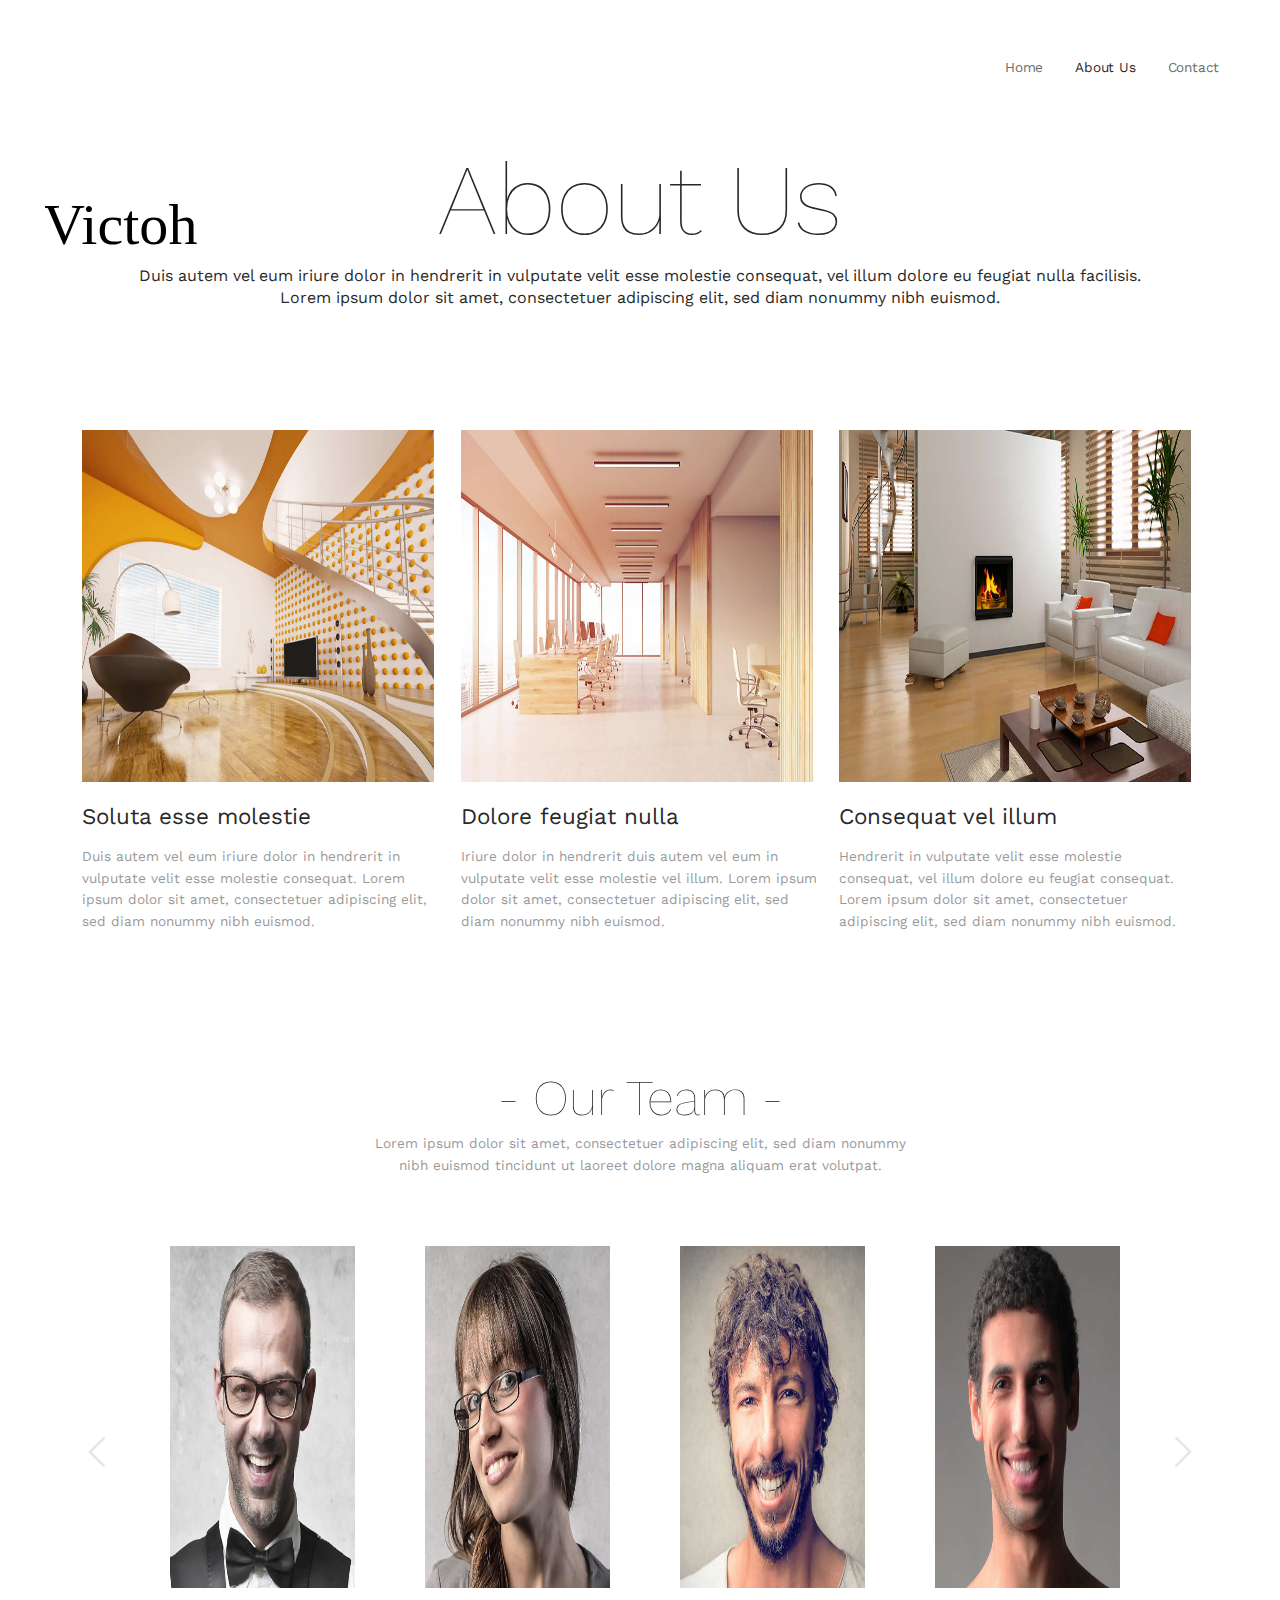
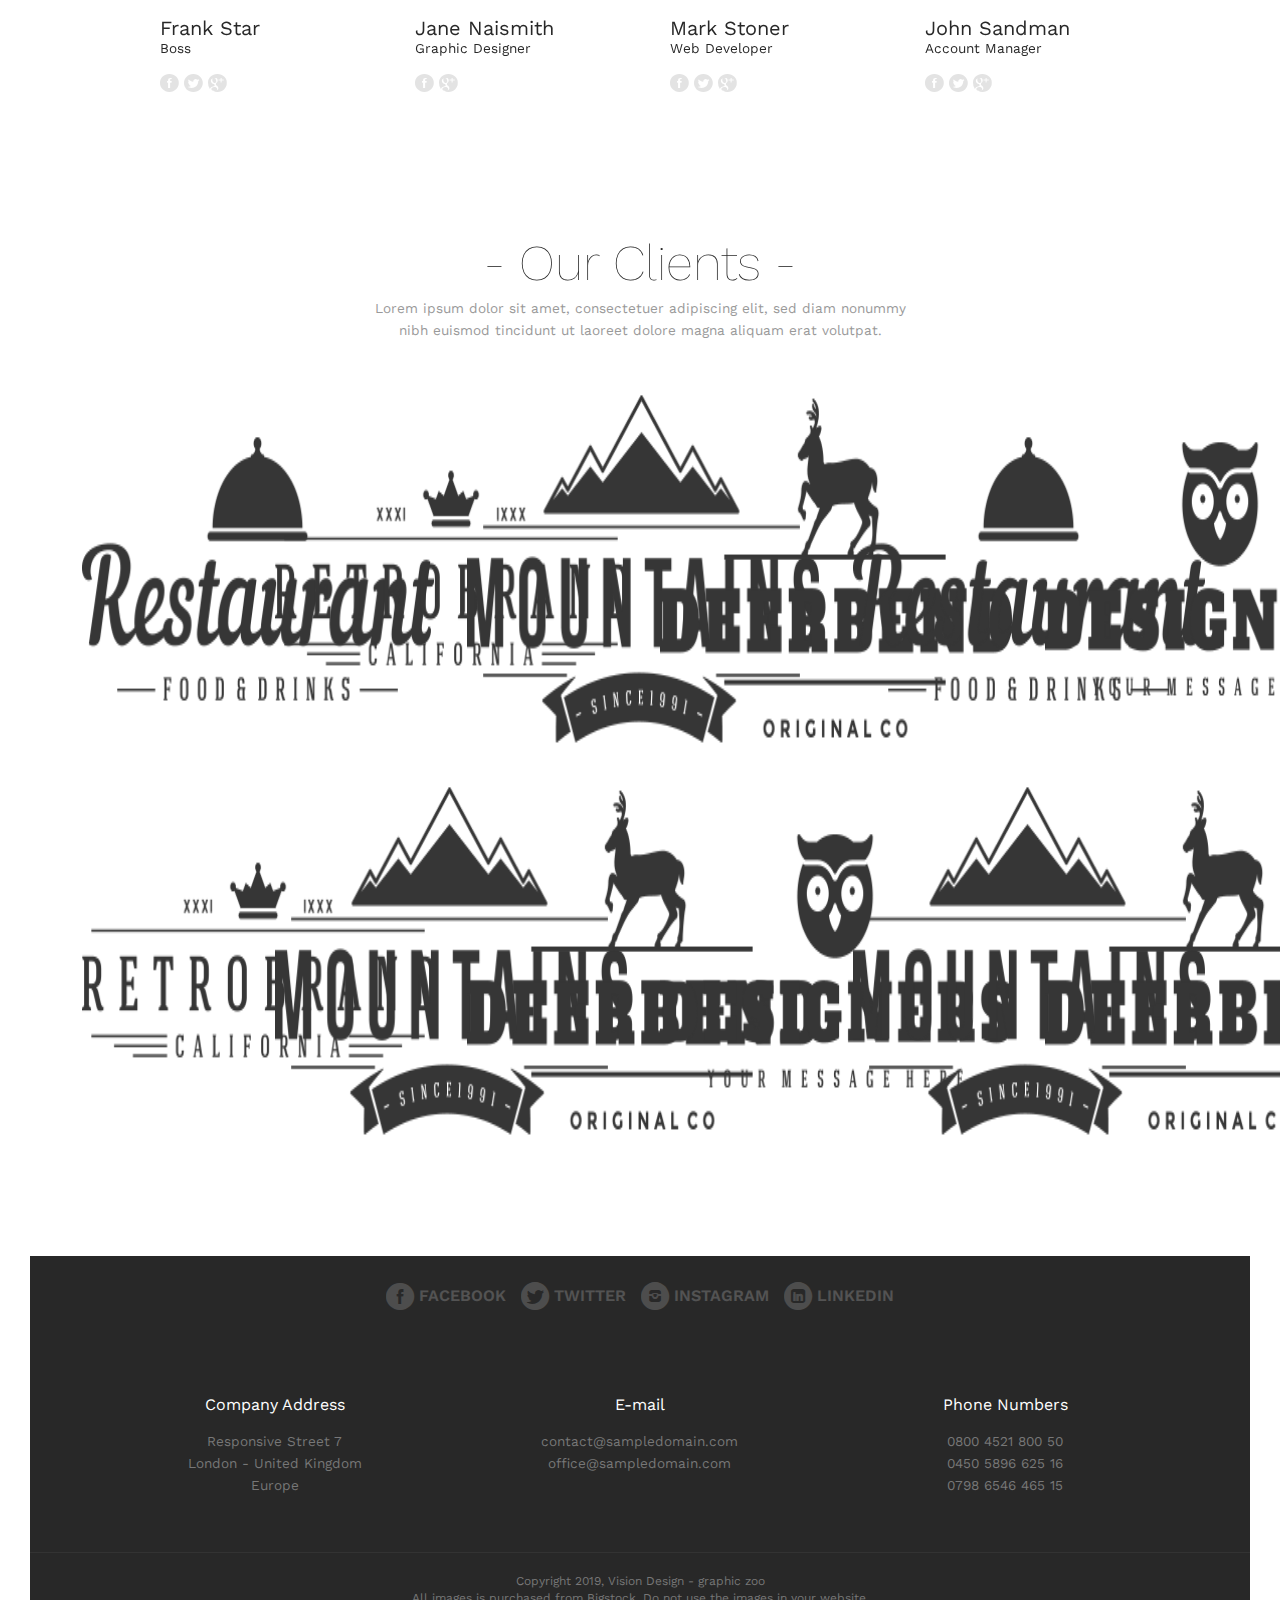
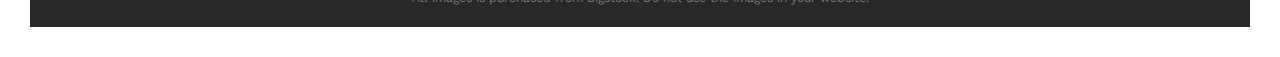
==== commit 196ef490: "start" ====
--- a/about.html
+++ b/about.html
@@ -1,36 +1,43 @@
 <!DOCTYPE html>
 <html lang="en-US">
   <head>
-    <meta charset="UTF-8">
+    <meta charset="UTF-8" />
     <meta name="viewport" content="width=device-width, initial-scale=1.0" />
     <title>Minimalista - New Amazing HTML5 Template</title>
-    <link rel="stylesheet" href="css/components.css">
-    <link rel="stylesheet" href="css/icons.css">
-    <link rel="stylesheet" href="css/responsee.css">
-    <link rel="stylesheet" href="owl-carousel/owl.carousel.css">
-    <link rel="stylesheet" href="owl-carousel/owl.theme.css">
-    <link rel="stylesheet" href="css/lightcase.css">
-    <!-- CUSTOM STYLE -->      
-    <link rel="stylesheet" href="css/template-style.css">
-    <link href="https://fonts.googleapis.com/css?family=Work+Sans:100,400,600,900&subset=latin-ext" rel="stylesheet"> 
+    <link rel="stylesheet" href="./css/components.css" />
+    <link rel="stylesheet" href="./css/icons.css" />
+    <link rel="stylesheet" href="./css/responsee.css" />
+    <link rel="stylesheet" href="./owl-carousel/owl.carousel.css" />
+    <link rel="stylesheet" href="./owl-carousel/owl.theme.css" />
+    <link rel="stylesheet" href="./css/lightcase.css" />
+    <!-- CUSTOM STYLE -->
+    <link rel="stylesheet" href="./css/template-style.css" />
+    <link
+      href="https://fonts.googleapis.com/css?family=Work+Sans:100,400,600,900&subset=latin-ext"
+      rel="stylesheet"
+    />
     <script type="text/javascript" src="js/jquery-1.8.3.min.js"></script>
-    <script type="text/javascript" src="js/jquery-ui.min.js"></script>      
+    <script type="text/javascript" src="js/jquery-ui.min.js"></script>
   </head>
 
   <body class="size-1140">
-  	<!-- PREMIUM FEATURES BUTTON -->
-  	<a target="_blank" class="hide-s" href="../template/minimalista-premium-responsive-business-template/" style="position:fixed;top:120px;right:-14px;z-index:10;"><img src="img/premium-features.png" alt=""></a>
+    <!-- TOP NAV WITH LOGO -->
     <div id="page-wrapper">
       <!-- HEADER -->
-      <header role="banner" class="position-absolute margin-top-30 margin-m-top-0 margin-s-top-0">    
+      <header
+        role="banner"
+        class="position-absolute margin-top-30 margin-m-top-0 margin-s-top-0"
+      >
         <!-- Top Navigation -->
-        <nav class="background-transparent background-transparent-hightlight full-width sticky">
+        <nav
+          class="background-transparent background-transparent-hightlight full-width sticky"
+        >
           <div class="s-12 l-2">
             <a href="index.html" class="logo">
               <!-- Logo version before sticky nav -->
-              <img class="logo-before" src="img/logo-dark.png" alt="">
+              <img class="logo-before" src="./img/logo.svg" alt="" />
               <!-- Logo version after sticky nav -->
-              <img class="logo-after" src="img/logo-dark.png" alt="">
+              <img class="logo-after" src="./img/logo.svg" alt="" />
             </a>
           </div>
           <div class="s-12 l-10">
@@ -38,195 +45,363 @@
               <p class="nav-text"></p>
               <ul class="right chevron">
                 <li><a href="index.html">Home</a></li>
-                <li><a href="about.html">About Us</a></li>             
+                <li><a href="about.html">About Us</a></li>
                 <li><a href="contact.html">Contact</a></li>
               </ul>
             </div>
-          </div>  
+          </div>
         </nav>
       </header>
-      
+
       <!-- MAIN -->
       <main role="main">
         <!-- Content -->
         <article>
           <header class="section-top-padding background-white">
-            <div class="line text-center">        
-              <h1 class="text-dark text-s-size-30 text-m-size-40 text-l-size-headline text-thin text-line-height-1">About Us</h1>
-              <p class="margin-bottom-0 text-size-16 text-dark">Duis autem vel eum iriure dolor in hendrerit in vulputate velit esse molestie consequat, vel illum dolore eu feugiat nulla facilisis.<br>
-              Lorem ipsum dolor sit amet, consectetuer adipiscing elit, sed diam nonummy nibh euismod.</p>
-            </div>  
+            <div class="line text-center">
+              <h1
+                class="text-dark text-s-size-30 text-m-size-40 text-l-size-headline text-thin text-line-height-1"
+              >
+                About Us
+              </h1>
+              <p class="margin-bottom-0 text-size-16 text-dark">
+                Duis autem vel eum iriure dolor in hendrerit in vulputate velit
+                esse molestie consequat, vel illum dolore eu feugiat nulla
+                facilisis.<br />
+                Lorem ipsum dolor sit amet, consectetuer adipiscing elit, sed
+                diam nonummy nibh euismod.
+              </p>
+            </div>
           </header>
-          <section class="section-top-padding background-white"> 
+          <section class="section-top-padding background-white">
             <div class="line">
               <div class="margin">
                 <div class="s-12 m-12 l-4 margin-m-bottom">
-                  <a class="image-hover-zoom margin-bottom" href="/"><img src="img/img-03.jpg" alt=""></a>
+                  <a class="image-hover-zoom margin-bottom" href="/"
+                    ><img src="img/img-03.jpg" alt=""
+                  /></a>
                   <h2>Soluta esse molestie</h2>
-                  <p class="margin-bottom">Duis autem vel eum iriure dolor in hendrerit in vulputate velit esse molestie consequat. Lorem ipsum dolor sit amet, consectetuer adipiscing elit, sed diam nonummy nibh euismod.</p>                
+                  <p class="margin-bottom">
+                    Duis autem vel eum iriure dolor in hendrerit in vulputate
+                    velit esse molestie consequat. Lorem ipsum dolor sit amet,
+                    consectetuer adipiscing elit, sed diam nonummy nibh euismod.
+                  </p>
                 </div>
                 <div class="s-12 m-12 l-4 margin-m-bottom">
-                  <a class="image-hover-zoom margin-bottom" href="/"><img src="img/img-04.jpg" alt=""></a>
+                  <a class="image-hover-zoom margin-bottom" href="/"
+                    ><img src="img/img-04.jpg" alt=""
+                  /></a>
                   <h2>Dolore feugiat nulla</h2>
-                  <p class="margin-bottom">Iriure dolor in hendrerit duis autem vel eum in vulputate velit esse molestie vel illum. Lorem ipsum dolor sit amet, consectetuer adipiscing elit, sed diam nonummy nibh euismod.</p>                 
+                  <p class="margin-bottom">
+                    Iriure dolor in hendrerit duis autem vel eum in vulputate
+                    velit esse molestie vel illum. Lorem ipsum dolor sit amet,
+                    consectetuer adipiscing elit, sed diam nonummy nibh euismod.
+                  </p>
                 </div>
                 <div class="s-12 m-12 l-4 margin-m-bottom">
-                  <a class="image-hover-zoom margin-bottom" href="/"><img src="img/img-05.jpg" alt=""></a>
+                  <a class="image-hover-zoom margin-bottom" href="/"
+                    ><img src="img/img-05.jpg" alt=""
+                  /></a>
                   <h2>Consequat vel illum</h2>
-                  <p class="margin-bottom">Hendrerit in vulputate velit esse molestie consequat, vel illum dolore eu feugiat consequat. Lorem ipsum dolor sit amet, consectetuer adipiscing elit, sed diam nonummy nibh euismod.</p>                 
+                  <p class="margin-bottom">
+                    Hendrerit in vulputate velit esse molestie consequat, vel
+                    illum dolore eu feugiat consequat. Lorem ipsum dolor sit
+                    amet, consectetuer adipiscing elit, sed diam nonummy nibh
+                    euismod.
+                  </p>
                 </div>
               </div>
             </div>
           </section>
           <section class="section-top-padding background-white">
             <div class="line">
-              <h2 class="text-s-size-40 text-size-50 text-line-height-1 margin-bottom-10 text-thin text-center"><span class="text-dark">-</span> Our Team <span class="text-dark">-</span></h2> 
+              <h2
+                class="text-s-size-40 text-size-50 text-line-height-1 margin-bottom-10 text-thin text-center"
+              >
+                <span class="text-dark">-</span> Our Team
+                <span class="text-dark">-</span>
+              </h2>
               <p class="margin-bottom-50 text-center">
-              Lorem ipsum dolor sit amet, consectetuer adipiscing elit, sed diam nonummy<br> nibh euismod tincidunt ut laoreet dolore magna aliquam erat volutpat.
-              </p>  
-              <div class="carousel-blocks owl-carousel">                                                                                                            
-                <div class="item">                                                                                                                                                                                                     
+                Lorem ipsum dolor sit amet, consectetuer adipiscing elit, sed
+                diam nonummy<br />
+                nibh euismod tincidunt ut laoreet dolore magna aliquam erat
+                volutpat.
+              </p>
+              <div class="carousel-blocks owl-carousel">
+                <div class="item">
                   <div class="padding">
-                    <img class="full-img border-image border-primary" src="img/team-01.jpg" alt="" title="Team" />
-                    <h3 class="text-s-size-16 text-size-20 text-line-height-1 text-dark margin-top-20 margin-bottom-0">Frank Star</h3>
+                    <img
+                      class="full-img border-image border-primary"
+                      src="img/team-01.jpg"
+                      alt=""
+                      title="Team"
+                    />
+                    <h3
+                      class="text-s-size-16 text-size-20 text-line-height-1 text-dark margin-top-20 margin-bottom-0"
+                    >
+                      Frank Star
+                    </h3>
                     <p class="text-size-14 text-dark margin-bottom-10">Boss</p>
-                    <a target="_blank" href="https://www.facebook.com"><i class="icon-facebook_circle text-size-20"></i></a> <a target="_blank" href="https://www.twitter.com"><i class="icon-twitter_circle text-size-20"></i></a> <a target="_blank" href="https://www.google.com"><i class="icon-google_plus_circle text-size-20"></i></a>
-                  </div>                                                                                                                                                              
-                </div>
-                <div class="item">                                                                                                                                                                                                     
+                    <a target="_blank" href="https://www.facebook.com"
+                      ><i class="icon-facebook_circle text-size-20"></i
+                    ></a>
+                    <a target="_blank" href="https://www.twitter.com"
+                      ><i class="icon-twitter_circle text-size-20"></i
+                    ></a>
+                    <a target="_blank" href="https://www.google.com"
+                      ><i class="icon-google_plus_circle text-size-20"></i
+                    ></a>
+                  </div>
+                </div>
+                <div class="item">
                   <div class="padding">
-                    <img class="full-img border-image border-primary" src="img/team-02.jpg" alt="" title="Team" />
-                    <h3 class="text-s-size-16 text-size-20 text-line-height-1 text-dark margin-top-20 margin-bottom-0">Jane Naismith</h3>
-                    <p class="text-size-14 text-dark margin-bottom-10">Graphic Designer</p>
-                    <a target="_blank" href="https://www.facebook.com"><i class="icon-facebook_circle text-size-20"></i></a> <a target="_blank" href="https://www.google.com"><i class="icon-google_plus_circle text-size-20"></i></a>
-                  </div>                                                                                                                                                              
-                </div>
-                <div class="item">                                                                                                                                                                                                     
+                    <img
+                      class="full-img border-image border-primary"
+                      src="img/team-02.jpg"
+                      alt=""
+                      title="Team"
+                    />
+                    <h3
+                      class="text-s-size-16 text-size-20 text-line-height-1 text-dark margin-top-20 margin-bottom-0"
+                    >
+                      Jane Naismith
+                    </h3>
+                    <p class="text-size-14 text-dark margin-bottom-10">
+                      Graphic Designer
+                    </p>
+                    <a target="_blank" href="https://www.facebook.com"
+                      ><i class="icon-facebook_circle text-size-20"></i
+                    ></a>
+                    <a target="_blank" href="https://www.google.com"
+                      ><i class="icon-google_plus_circle text-size-20"></i
+                    ></a>
+                  </div>
+                </div>
+                <div class="item">
                   <div class="padding">
-                    <img class="full-img border-image border-primary" src="img/team-03.jpg" alt="" title="Team" />
-                    <h3 class="text-s-size-16 text-size-20 text-line-height-1 text-dark margin-top-20 margin-bottom-0">Mark Stoner</h3>
-                    <p class="text-size-14 text-dark margin-bottom-10">Web Developer</p>
-                    <a target="_blank" href="https://www.facebook.com"><i class="icon-facebook_circle text-size-20"></i></a> <a target="_blank" href="https://www.twitter.com"><i class="icon-twitter_circle text-size-20"></i></a> <a target="_blank" href="https://www.google.com"><i class="icon-google_plus_circle text-size-20"></i></a>
-                  </div>                                                                                                                                                              
-                </div>                
-                <div class="item">                                                                                                                                                                                                     
+                    <img
+                      class="full-img border-image border-primary"
+                      src="img/team-03.jpg"
+                      alt=""
+                      title="Team"
+                    />
+                    <h3
+                      class="text-s-size-16 text-size-20 text-line-height-1 text-dark margin-top-20 margin-bottom-0"
+                    >
+                      Mark Stoner
+                    </h3>
+                    <p class="text-size-14 text-dark margin-bottom-10">
+                      Web Developer
+                    </p>
+                    <a target="_blank" href="https://www.facebook.com"
+                      ><i class="icon-facebook_circle text-size-20"></i
+                    ></a>
+                    <a target="_blank" href="https://www.twitter.com"
+                      ><i class="icon-twitter_circle text-size-20"></i
+                    ></a>
+                    <a target="_blank" href="https://www.google.com"
+                      ><i class="icon-google_plus_circle text-size-20"></i
+                    ></a>
+                  </div>
+                </div>
+                <div class="item">
                   <div class="padding">
-                    <img class="full-img border-image border-primary" src="img/team-04.jpg" alt="" title="Team" />
-                    <h3 class="text-s-size-16 text-size-20 text-line-height-1 text-dark margin-top-20 margin-bottom-0">John Sandman</h3>
-                    <p class="text-size-14 text-dark margin-bottom-10">Account Manager</p>
-                    <a target="_blank" href="https://www.facebook.com"><i class="icon-facebook_circle text-size-20"></i></a> <a target="_blank" href="https://www.twitter.com"><i class="icon-twitter_circle text-size-20"></i></a> <a target="_blank" href="https://www.google.com"><i class="icon-google_plus_circle text-size-20"></i></a>
-                  </div>                                                                                                                                                              
-                </div>                
-                <div class="item">                                                                                                                                                                                                     
+                    <img
+                      class="full-img border-image border-primary"
+                      src="img/team-04.jpg"
+                      alt=""
+                      title="Team"
+                    />
+                    <h3
+                      class="text-s-size-16 text-size-20 text-line-height-1 text-dark margin-top-20 margin-bottom-0"
+                    >
+                      John Sandman
+                    </h3>
+                    <p class="text-size-14 text-dark margin-bottom-10">
+                      Account Manager
+                    </p>
+                    <a target="_blank" href="https://www.facebook.com"
+                      ><i class="icon-facebook_circle text-size-20"></i
+                    ></a>
+                    <a target="_blank" href="https://www.twitter.com"
+                      ><i class="icon-twitter_circle text-size-20"></i
+                    ></a>
+                    <a target="_blank" href="https://www.google.com"
+                      ><i class="icon-google_plus_circle text-size-20"></i
+                    ></a>
+                  </div>
+                </div>
+                <div class="item">
                   <div class="padding">
-                    <img class="full-img border-image border-primary" src="img/team-05.jpg" alt="" title="Team" />
-                    <h3 class="text-s-size-16 text-size-20 text-line-height-1 text-dark margin-top-20 margin-bottom-0">Melissa Style</h3>
-                    <p class="text-size-14 text-dark margin-bottom-10">Graphic Designer</p>
-                    <a target="_blank" href="https://www.twitter.com"><i class="icon-twitter_circle text-size-20"></i></a> <a target="_blank" href="https://www.google.com"><i class="icon-google_plus_circle text-size-20"></i></a>
-                  </div>                                                                                                                                                              
-                </div>                              
-              </div>                                                                                                                                                                                                                                                                                         
-            </div> 
+                    <img
+                      class="full-img border-image border-primary"
+                      src="img/team-05.jpg"
+                      alt=""
+                      title="Team"
+                    />
+                    <h3
+                      class="text-s-size-16 text-size-20 text-line-height-1 text-dark margin-top-20 margin-bottom-0"
+                    >
+                      Melissa Style
+                    </h3>
+                    <p class="text-size-14 text-dark margin-bottom-10">
+                      Graphic Designer
+                    </p>
+                    <a target="_blank" href="https://www.twitter.com"
+                      ><i class="icon-twitter_circle text-size-20"></i
+                    ></a>
+                    <a target="_blank" href="https://www.google.com"
+                      ><i class="icon-google_plus_circle text-size-20"></i
+                    ></a>
+                  </div>
+                </div>
+              </div>
+            </div>
           </section>
-          <section class="section background-white"> 
-            <div class="line">      
-              <h2 class="text-s-size-40 text-size-50 text-line-height-1 margin-bottom-10 text-thin text-center"><span class="text-dark">-</span> Our Clients <span class="text-dark">-</span></h2> 
+          <section class="section background-white">
+            <div class="line">
+              <h2
+                class="text-s-size-40 text-size-50 text-line-height-1 margin-bottom-10 text-thin text-center"
+              >
+                <span class="text-dark">-</span> Our Clients
+                <span class="text-dark">-</span>
+              </h2>
               <p class="margin-bottom-50 text-center">
-              Lorem ipsum dolor sit amet, consectetuer adipiscing elit, sed diam nonummy<br> nibh euismod tincidunt ut laoreet dolore magna aliquam erat volutpat.
-              </p>                                                                                               
-              <div class="margin2x">                                                                                              
-                <div class="s-6 m-4 l-2">                                                                                                                                                                                                 
-                  <img class="margin-bottom-40" src="img/logo-5.png" alt="">                                                                                                                                                            
-                </div>
-                <div class="s-6 m-4 l-2">                                                                                                                                                                                                   
-                  <img class="margin-bottom-40" src="img/logo-2.png" alt="">                                                                                                                                                            
-                </div>
-                <div class="s-6 m-4 l-2">                                                                                                                                                                                                   
-                  <img class="margin-bottom-40" src="img/logo-3.png" alt="">                                                                                                                                                            
-                </div>
-                <div class="s-6 m-4 l-2">                                                                                                                                                                                                   
-                  <img class="margin-bottom-40" src="img/logo-4.png" alt="">                                                                                                                                                            
-                </div>
-                <div class="s-6 m-4 l-2">                                                                                                                                                                                                 
-                  <img class="margin-bottom-40" src="img/logo-5.png" alt="">                                                                                                                                                            
-                </div>
-                <div class="s-6 m-4 l-2">                                                                                                                                                                                                 
-                  <img class="margin-bottom-40" src="img/logo-1.png" alt="">                                                                                                                                                            
-                </div>
-                <div class="s-6 m-4 l-2">                                                                                                                                                                                                   
-                  <img class="margin-m-bottom-40" src="img/logo-2.png" alt="">                                                                                                                                                            
-                </div>
-                <div class="s-6 m-4 l-2">                                                                                                                                                                                                   
-                  <img class="margin-m-bottom-40" src="img/logo-3.png" alt="">                                                                                                                                                            
-                </div>             
-                <div class="s-6 m-4 l-2">                                                                                                                                                                                                   
-                  <img class="margin-m-bottom-40" src="img/logo-4.png" alt="">                                                                                                                                                            
-                </div>
-                <div class="s-6 m-4 l-2">                                                                                                                                                                                                   
-                  <img class="margin-m-bottom-40" src="img/logo-1.png" alt="">                                                                                                                                                            
-                </div>
-                <div class="s-6 m-4 l-2">                                                                                                                                                                                                   
-                  <img class="margin-m-bottom-40" src="img/logo-3.png" alt="">                                                                                                                                                            
-                </div>             
-                <div class="s-6 m-4 l-2">                                                                                                                                                                                                   
-                  <img src="img/logo-4.png" alt="">                                                                                                                                                            
-                </div>                                                                                                                                                                                              
+                Lorem ipsum dolor sit amet, consectetuer adipiscing elit, sed
+                diam nonummy<br />
+                nibh euismod tincidunt ut laoreet dolore magna aliquam erat
+                volutpat.
+              </p>
+              <div class="margin2x">
+                <div class="s-6 m-4 l-2">
+                  <img class="margin-bottom-40" src="img/logo-5.png" alt="" />
+                </div>
+                <div class="s-6 m-4 l-2">
+                  <img class="margin-bottom-40" src="img/logo-2.png" alt="" />
+                </div>
+                <div class="s-6 m-4 l-2">
+                  <img class="margin-bottom-40" src="img/logo-3.png" alt="" />
+                </div>
+                <div class="s-6 m-4 l-2">
+                  <img class="margin-bottom-40" src="img/logo-4.png" alt="" />
+                </div>
+                <div class="s-6 m-4 l-2">
+                  <img class="margin-bottom-40" src="img/logo-5.png" alt="" />
+                </div>
+                <div class="s-6 m-4 l-2">
+                  <img class="margin-bottom-40" src="img/logo-1.png" alt="" />
+                </div>
+                <div class="s-6 m-4 l-2">
+                  <img class="margin-m-bottom-40" src="img/logo-2.png" alt="" />
+                </div>
+                <div class="s-6 m-4 l-2">
+                  <img class="margin-m-bottom-40" src="img/logo-3.png" alt="" />
+                </div>
+                <div class="s-6 m-4 l-2">
+                  <img class="margin-m-bottom-40" src="img/logo-4.png" alt="" />
+                </div>
+                <div class="s-6 m-4 l-2">
+                  <img class="margin-m-bottom-40" src="img/logo-1.png" alt="" />
+                </div>
+                <div class="s-6 m-4 l-2">
+                  <img class="margin-m-bottom-40" src="img/logo-3.png" alt="" />
+                </div>
+                <div class="s-6 m-4 l-2">
+                  <img src="img/logo-4.png" alt="" />
+                </div>
               </div>
             </div>
           </section>
         </article>
       </main>
-      
+
       <!-- FOOTER -->
       <footer>
         <!-- Contact Us -->
         <div class="background-dark padding text-center footer-social">
-          <a class="margin-right-10" target="_blank" href="https://www.facebook.com"><i class="icon-facebook_circle text-size-30"></i> <span class="text-strong text-white hide-s hide-m">FACEBOOK</span></a>
-          <a class="margin-right-10" target="_blank" href="https://www.twitter.com"><i class="icon-twitter_circle text-size-30"></i> <span class="text-strong text-white hide-s hide-m">TWITTER</span></a>
-          <a class="margin-right-10" target="_blank" href="https://www.instagram.com"><i class="icon-instagram_circle text-size-30"></i> <span class="text-strong text-white hide-s hide-m">INSTAGRAM</span></a>
-          <a target="_blank" href="https://www.linkedin.com"><i class="icon-linked_in_circle text-size-30"></i> <span class="text-strong text-white hide-s hide-m">LINKEDIN</span></a>                                                                         
+          <a
+            class="margin-right-10"
+            target="_blank"
+            href="https://www.facebook.com"
+            ><i class="icon-facebook_circle text-size-30"></i>
+            <span class="text-strong text-white hide-s hide-m"
+              >FACEBOOK</span
+            ></a
+          >
+          <a
+            class="margin-right-10"
+            target="_blank"
+            href="https://www.twitter.com"
+            ><i class="icon-twitter_circle text-size-30"></i>
+            <span class="text-strong text-white hide-s hide-m">TWITTER</span></a
+          >
+          <a
+            class="margin-right-10"
+            target="_blank"
+            href="https://www.instagram.com"
+            ><i class="icon-instagram_circle text-size-30"></i>
+            <span class="text-strong text-white hide-s hide-m"
+              >INSTAGRAM</span
+            ></a
+          >
+          <a target="_blank" href="https://www.linkedin.com"
+            ><i class="icon-linked_in_circle text-size-30"></i>
+            <span class="text-strong text-white hide-s hide-m"
+              >LINKEDIN</span
+            ></a
+          >
         </div>
 
         <!-- Main Footer -->
-        <section class="section-small-padding text-center background-dark full-width">
+        <section
+          class="section-small-padding text-center background-dark full-width"
+        >
           <div class="line">
             <div class="margin">
-              <!-- Collumn 1 -->              
+              <!-- Collumn 1 -->
               <div class="s-12 m-12 l-4 margin-m-bottom-30">
                 <h3 class="text-size-16">Company Address</h3>
                 <p class="text-size-14">
-                   Responsive Street 7<br>
-                   London - United Kingdom<br> 
-                   Europe
-                </p>               
+                  Responsive Street 7<br />
+                  London - United Kingdom<br />
+                  Europe
+                </p>
               </div>
               <!-- Collumn 2 -->
               <div class="s-12 m-12 l-4 margin-m-bottom-30">
                 <h3 class="text-size-16">E-mail</h3>
                 <p class="text-size-14">
-                   contact@sampledomain.com<br>
-                   office@sampledomain.com
-                </p>              
+                  contact@sampledomain.com<br />
+                  office@sampledomain.com
+                </p>
               </div>
               <!-- Collumn 3 -->
-              <div class="s-12 m-12 l-4 ">
+              <div class="s-12 m-12 l-4">
                 <h3 class="text-size-16">Phone Numbers</h3>
                 <p class="text-size-14">
-                   0800 4521 800 50<br>
-                   0450 5896 625 16<br>
-                   0798 6546 465 15
-                </p>             
-              </div>
-            </div>
-          </div>  
+                  0800 4521 800 50<br />
+                  0450 5896 625 16<br />
+                  0798 6546 465 15
+                </p>
+              </div>
+            </div>
+          </div>
         </section>
-        <hr class="break margin-top-bottom-0" style="border-color: rgba(0, 0, 0, 0.80);">
-        
+        <hr
+          class="break margin-top-bottom-0"
+          style="border-color: rgba(0, 0, 0, 0.8)"
+        />
+
         <!-- Bottom Footer -->
         <section class="padding background-dark full-width">
           <div class="text-center">
-            <p class="text-size-12">Copyright 2019, Vision Design - graphic zoo</p>
-            <p class="text-size-12">All images is purchased from Bigstock. Do not use the images in your website.</p>
+            <p class="text-size-12">
+              Copyright 2019, Vision Design - graphic zoo
+            </p>
+            <p class="text-size-12">
+              All images is purchased from Bigstock. Do not use the images in
+              your website.
+            </p>
           </div>
         </section>
       </footer>
@@ -234,6 +409,6 @@
     <script type="text/javascript" src="js/responsee.js"></script>
     <script type="text/javascript" src="js/jquery.events.touch.js"></script>
     <script type="text/javascript" src="owl-carousel/owl.carousel.js"></script>
-    <script type="text/javascript" src="js/template-scripts.js"></script> 
+    <script type="text/javascript" src="js/template-scripts.js"></script>
   </body>
-</html>+</html>
--- a/css/responsee.css
+++ b/css/responsee.css
@@ -4,157 +4,260 @@
  * Copyright 2018, Vision Design - graphic zoo
  * Free to use under the MIT license.
 */
-* {  
-  -webkit-box-sizing:border-box;
-  -moz-box-sizing:border-box;
-  box-sizing:border-box;
-  margin:0;	
+* {
+  -webkit-box-sizing: border-box;
+  -moz-box-sizing: border-box;
+  box-sizing: border-box;
+  margin: 0;
 }
 body {
-  background:none repeat scroll 0 0 #eeeeee;
-  font-size:16px;
-  font-family:"Open Sans",Arial,sans-serif;
-  color:#444;
-}
-h1,h2,h3,h4,h5,h6 {
-  color:#152732;
+  background: none repeat scroll 0 0 #eeeeee;
+  font-size: 16px;
+  font-family: "Open Sans", Arial, sans-serif;
+  color: #444;
+}
+h1,
+h2,
+h3,
+h4,
+h5,
+h6 {
+  color: #152732;
   font-weight: normal;
   line-height: 1.3;
-  margin:0.5rem 0;  
-}
-h1 {font-size:2.7rem;}
-h2 {font-size:2.2rem;}  
-h3 {font-size:1.8rem;}  
-h4 {font-size:1.4rem;}  
-h5 {font-size:1.1rem;}  
-h6 {font-size:0.9rem;}    
-a, a:link, a:visited, a:hover, a:active {
-  text-decoration:none;
-  color:#9BB800;
-  transition:color 0.20s linear 0s;
-  -o-transition:color 0.20s linear 0s;
-  -ms-transition:color 0.20s linear 0s;
-  -moz-transition:color 0.20s linear 0s;
-  -webkit-transition:color 0.20s linear 0s;
-}  
-a:hover {color:#B6C900;}
-p,li,dl,blockquote,table,kbd {
+  margin: 0.5rem 0;
+}
+h1 {
+  font-size: 2.7rem;
+}
+h2 {
+  font-size: 2.2rem;
+}
+h3 {
+  font-size: 1.8rem;
+}
+h4 {
+  font-size: 1.4rem;
+}
+h5 {
+  font-size: 1.1rem;
+}
+h6 {
+  font-size: 0.9rem;
+}
+a,
+a:link,
+a:visited,
+a:hover,
+a:active {
+  text-decoration: none;
+  color: #9bb800;
+  transition: color 0.2s linear 0s;
+  -o-transition: color 0.2s linear 0s;
+  -ms-transition: color 0.2s linear 0s;
+  -moz-transition: color 0.2s linear 0s;
+  -webkit-transition: color 0.2s linear 0s;
+}
+a:hover {
+  color: #b6c900;
+}
+p,
+li,
+dl,
+blockquote,
+table,
+kbd {
   font-size: 0.85rem;
   line-height: 1.6;
 }
-b,strong {font-weight:700;}
-.text-center {text-align:center!important;}
-.text-right {text-align:right!important;}
+b,
+strong {
+  font-weight: 700;
+}
+.text-center {
+  text-align: center !important;
+}
+.text-right {
+  text-align: right !important;
+}
 img {
-  border:0;
-  display:block;
-  height:auto;
-  max-width:100%;
-  width:auto;
-}
-.owl-item img, .full-img {
+  border: 0;
+  display: flex;
+  height: 22em;
+  max-height: 100%;
+  width: 22em;
+}
+.owl-item img,
+.full-img {
   max-width: none;
-  width:100%;
-}
-.owl-nav div {font-family: "mfg";}  
+  width: 100%;
+}
+.owl-nav div {
+  font-family: "mfg";
+}
 table {
-  background:none repeat scroll 0 0 #fff;
-  border:1px solid #f0f0f0;
-  border-collapse:collapse;
-  border-spacing:0;
-  text-align:left;
-  width:100%;
-}
-table tr td, table tr th {padding:0.625rem;}
-table tfoot, table thead,table tr:nth-of-type(2n) {background:none repeat scroll 0 0 #f0f0f0;}
-th,table tr:nth-of-type(2n) td {border-right:1px solid #fff;}
-td {border-right:1px solid #f0f0f0;}
-.size-960 .line,.size-1140 .line,.size-1280 .line,.size-1520 .line {
-  margin:0 auto;
-  padding:0 0.625rem;
+  background: none repeat scroll 0 0 #fff;
+  border: 1px solid #f0f0f0;
+  border-collapse: collapse;
+  border-spacing: 0;
+  text-align: left;
+  /**width: 100%;*/
+}
+table tr td,
+table tr th {
+  padding: 0.625rem;
+}
+table tfoot,
+table thead,
+table tr:nth-of-type(2n) {
+  background: none repeat scroll 0 0 #f0f0f0;
+}
+th,
+table tr:nth-of-type(2n) td {
+  border-right: 1px solid #fff;
+}
+td {
+  border-right: 1px solid #f0f0f0;
+}
+.size-960 .line,
+.size-1140 .line,
+.size-1280 .line,
+.size-1520 .line {
+  margin: 0 auto;
+  padding: 0 0.625rem;
 }
 hr {
   border: 0;
   border-top: 1px solid #e5e5e5;
-  clear:both;  
-  height:0; 
-  margin:2.5rem auto;
-}
-li {padding:0;}
-ul,ol {padding-left:1.25rem;}
+  clear: both;
+  height: 0;
+  margin: 2.5rem auto;
+}
+li {
+  padding: 0;
+}
+ul,
+ol {
+  padding-left: 1.25rem;
+}
 blockquote {
-  border:2px solid #f0f0f0;
-  padding:1.25rem;
+  border: 2px solid #f0f0f0;
+  padding: 1.25rem;
 }
 cite {
-  color:#999;
-  display:block;
-  font-size:0.8rem;
-}
-cite:before {content:"— ";}
-dl dt {font-weight:700;}
-dl dd {margin-bottom:0.625rem;}
-dl dd:last-child {margin-bottom:0;}
-abbr {cursor:help;}
-abbr[title] {border-bottom:1px dotted;}
+  color: #999;
+  display: block;
+  font-size: 0.8rem;
+}
+cite:before {
+  content: "— ";
+}
+dl dt {
+  font-weight: 700;
+}
+dl dd {
+  margin-bottom: 0.625rem;
+}
+dl dd:last-child {
+  margin-bottom: 0;
+}
+abbr {
+  cursor: help;
+}
+abbr[title] {
+  border-bottom: 1px dotted;
+}
 kbd {
   background: #152732 none repeat scroll 0 0;
   color: #fff;
   padding: 0.125rem 0.3125rem;
 }
-code, kbd, pre, samp {font-family: Menlo,Monaco,Consolas,"Courier New",monospace;}
+code,
+kbd,
+pre,
+samp {
+  font-family: Menlo, Monaco, Consolas, "Courier New", monospace;
+}
 mark {
-  background: #F3F8A9 none repeat scroll 0 0;
+  background: #f3f8a9 none repeat scroll 0 0;
   padding: 0.125rem 0.3125rem;
 }
-.size-960 .line {max-width:59.75rem;}
-.size-1140 .line {max-width:71rem;}
-.size-1280 .line {max-width:80rem;}
-.size-1520 .line {max-width:95rem;}
-.size-960.align-content-left .line,.size-1140.align-content-left .line,.size-1280.align-content-left .line,.size-1520.align-content-left .line {margin-left:0;}
-form {line-height:1.4;}
+.size-960 .line {
+  max-width: 59.75rem;
+}
+.size-1140 .line {
+  max-width: 71rem;
+}
+.size-1280 .line {
+  max-width: 80rem;
+}
+.size-1520 .line {
+  max-width: 95rem;
+}
+.size-960.align-content-left .line,
+.size-1140.align-content-left .line,
+.size-1280.align-content-left .line,
+.size-1520.align-content-left .line {
+  margin-left: 0;
+}
+form {
+  line-height: 1.4;
+}
 nav {
-  display:block;
-  width:100%;
-  background:#152732;
-}
-.line:after, nav:after, .center:after, .box:after, .margin:after, .margin2x:after {
-  clear:both;
-  content:".";
-  display:block;
-  height:0;
-  line-height:0;
+  display: block;
+  width: 100%;
+  background: #152732;
+}
+.line:after,
+nav:after,
+.center:after,
+.box:after,
+.margin:after,
+.margin2x:after {
+  clear: both;
+  content: ".";
+  display: block;
+  height: 0;
+  line-height: 0;
   overflow: hidden;
-  visibility:hidden;
-}
-.top-nav ul {padding:0;}
+  visibility: hidden;
+}
+.top-nav ul {
+  padding: 0;
+}
 .top-nav ul ul {
-  position:absolute;
-  background:#152732;
+  position: absolute;
+  background: #152732;
 }
 .top-nav li {
-  float:left;
-  list-style:none outside none;
-  cursor:pointer;
+  float: left;
+  list-style: none outside none;
+  cursor: pointer;
 }
 .top-nav li a {
-  color:#fff; 
-  display:block;
-  font-size:1rem;
-  padding:1.25rem; 
+  color: #fff;
+  display: block;
+  font-size: 1rem;
+  padding: 1.25rem;
 }
 .top-nav li ul li a {
-  background:none repeat scroll 0 0 #152732;
-  min-width:100%;
-  padding:0.625rem;
-}
-.top-nav li a:hover, .aside-nav li a:hover {background:#2b4c61;}
-.top-nav li ul {display:none;}
-.top-nav li ul li,.top-nav li ul li ul li {
-  float:none;
-  list-style:none outside none;
-  min-width:100%;
-  padding:0;
+  background: none repeat scroll 0 0 #152732;
+  min-width: 100%;
+  padding: 0.625rem;
+}
+.top-nav li a:hover,
+.aside-nav li a:hover {
+  background: #2b4c61;
+}
+.top-nav li ul {
+  display: none;
+}
+.top-nav li ul li,
+.top-nav li ul li ul li {
+  float: none;
+  list-style: none outside none;
+  min-width: 100%;
+  padding: 0;
 }
 .count-number {
   background: rgba(153, 153, 153, 0.25) none repeat scroll 0 0;
@@ -163,766 +266,1994 @@
   display: inline-block;
   font-size: 0.7rem;
   height: 1.3rem;
-  line-height: 1.3rem; 
+  line-height: 1.3rem;
   margin: 0 0 -0.3125rem 0.3125rem;
   text-align: center;
   width: 1.3rem;
 }
-ul.chevron .count-number {display:none;}
-ul.chevron .submenu > a:after, ul.chevron .sub-submenu > a:after,ul.chevron .aside-submenu > a:after, ul.chevron .aside-sub-submenu > a:after {
-  content:"\f004";
-  display:inline-block;
-  font-family:mfg;
-  font-size:0.7rem;
-  margin:0 0.625rem;
-}
-.top-nav .active-item a {background:#2b4c61;}
-.aside-nav > ul > li.active-item > a:link,.aside-nav > ul > li.active-item > a:visited {
-  background:#2b4c61;
-  color:#fff;
-}
-@media screen and (min-width:769px) {
+ul.chevron .count-number {
+  display: none;
+}
+ul.chevron .submenu > a:after,
+ul.chevron .sub-submenu > a:after,
+ul.chevron .aside-submenu > a:after,
+ul.chevron .aside-sub-submenu > a:after {
+  content: "\f004";
+  display: inline-block;
+  font-family: mfg;
+  font-size: 0.7rem;
+  margin: 0 0.625rem;
+}
+.top-nav .active-item a {
+  background: #2b4c61;
+}
+.aside-nav > ul > li.active-item > a:link,
+.aside-nav > ul > li.active-item > a:visited {
+  background: #2b4c61;
+  color: #fff;
+}
+@media screen and (min-width: 769px) {
   .aside-nav .count-number {
-	  margin-left:-1.25rem;	
-	  float:right;	
+    margin-left: -1.25rem;
+    float: right;
   }
   .top-nav li:hover > ul {
-	  display:block;
-	  z-index:10;
-  }  
+    display: block;
+    z-index: 10;
+  }
   .top-nav li:hover > ul ul {
-    left:100%;
-    margin:-2.5rem 0;
-    width:100%;
-  } 
-}
-.nav-text,.aside-nav-text {display:none;}
-.aside-nav a,.aside-nav a:link,.aside-nav a:visited,.aside-nav li > ul,.top-nav a,.top-nav a:link,.top-nav a:visited {
-  transition:background 0.20s linear 0s;
-  -o-transition:background 0.20s linear 0s;
-  -ms-transition:background 0.20s linear 0s;
-  -moz-transition:background 0.20s linear 0s;
-  -webkit-transition:background 0.20s linear 0s;
+    left: 100%;
+    margin: -2.5rem 0;
+    width: 100%;
+  }
+}
+.nav-text,
+.aside-nav-text {
+  display: none;
+}
+.aside-nav a,
+.aside-nav a:link,
+.aside-nav a:visited,
+.aside-nav li > ul,
+.top-nav a,
+.top-nav a:link,
+.top-nav a:visited {
+  transition: background 0.2s linear 0s;
+  -o-transition: background 0.2s linear 0s;
+  -ms-transition: background 0.2s linear 0s;
+  -moz-transition: background 0.2s linear 0s;
+  -webkit-transition: background 0.2s linear 0s;
 }
 .aside-nav ul {
-  background:#e8e8e8; 
-  padding:0;
+  background: #e8e8e8;
+  padding: 0;
 }
 .aside-nav li {
-  list-style:none outside none;
-  cursor:pointer;
-}
-.aside-nav li a,.aside-nav li a:link,.aside-nav li a:visited {
-  color:#444;
-  display:block;
-  font-size:1rem;
-  padding:1.25rem;
-}
-.aside-nav > ul > li:last-child a {border-bottom:0 none;}
+  list-style: none outside none;
+  cursor: pointer;
+}
+.aside-nav li a,
+.aside-nav li a:link,
+.aside-nav li a:visited {
+  color: #444;
+  display: block;
+  font-size: 1rem;
+  padding: 1.25rem;
+}
+.aside-nav > ul > li:last-child a {
+  border-bottom: 0 none;
+}
 .aside-nav li > ul {
-  height:0;
-  display:block;
-  position:relative;
-  background:#f4f4f4;
-  border-left:solid 1px #f2f2f2;
-  border-right:solid 1px #f2f2f2;
-  overflow:hidden;
+  height: 0;
+  display: block;
+  position: relative;
+  background: #f4f4f4;
+  border-left: solid 1px #f2f2f2;
+  border-right: solid 1px #f2f2f2;
+  overflow: hidden;
 }
 .aside-nav li ul ul {
-  border:0;
-  background:#fff;
-}
-.aside-nav ul ul a {padding:0.625rem 1.25rem;}
-.aside-nav li a:link, .aside-nav li a:visited {color:#333;}
-.aside-nav li li a:hover, .aside-nav li li.active-item > a, .aside-nav li li.aside-sub-submenu li a:hover {
-  color:#fff;
-  background:#2b4c61;
-}
-.aside-nav > ul > li > a:hover {color:#fff;}
-.aside-nav li li a:link, .aside-nav li li a:visited {background:none;}
-.aside-nav .show-aside-ul, .aside-nav .active-aside-item {height:auto;} 
+  border: 0;
+  background: #fff;
+}
+.aside-nav ul ul a {
+  padding: 0.625rem 1.25rem;
+}
+.aside-nav li a:link,
+.aside-nav li a:visited {
+  color: #333;
+}
+.aside-nav li li a:hover,
+.aside-nav li li.active-item > a,
+.aside-nav li li.aside-sub-submenu li a:hover {
+  color: #fff;
+  background: #2b4c61;
+}
+.aside-nav > ul > li > a:hover {
+  color: #fff;
+}
+.aside-nav li li a:link,
+.aside-nav li li a:visited {
+  background: none;
+}
+.aside-nav .show-aside-ul,
+.aside-nav .active-aside-item {
+  height: auto;
+}
 nav.breadcrumb-nav {
-  background:#fff;
-  margin:0.625rem 0;
+  background: #fff;
+  margin: 0.625rem 0;
 }
 nav.breadcrumb-nav ul {
-  list-style:none;
-  padding:0;
-}
-nav.breadcrumb-nav ul li {float:left;}
-nav.breadcrumb-nav ul li a:hover {text-decoration:underline;}
-.breadcrumb-nav i {color:#B6C900;}
+  list-style: none;
+  padding: 0;
+}
+nav.breadcrumb-nav ul li {
+  float: left;
+}
+nav.breadcrumb-nav ul li a:hover {
+  text-decoration: underline;
+}
+.breadcrumb-nav i {
+  color: #b6c900;
+}
 nav.breadcrumb-nav ul li:after {
-  content:"/";
-  margin:0 9px;
-  color:#c8c7c7;
-}
-nav.breadcrumb-nav ul li:last-child:after {content:"";}
-.slide-content, .slide-nav {
-  transition:all 0.10s linear 0s;
-  -o-transition:all 0.10s linear 0s;
-  -ms-transition:all 0.10s linear 0s;
-  -moz-transition:all 0.10s linear 0s;
-  -webkit-transition:all 0.10s linear 0s;
+  content: "/";
+  margin: 0 9px;
+  color: #c8c7c7;
+}
+nav.breadcrumb-nav ul li:last-child:after {
+  content: "";
+}
+.slide-content,
+.slide-nav {
+  transition: all 0.1s linear 0s;
+  -o-transition: all 0.1s linear 0s;
+  -ms-transition: all 0.1s linear 0s;
+  -moz-transition: all 0.1s linear 0s;
+  -webkit-transition: all 0.1s linear 0s;
 }
 .slide-content {
-  float:left;
-  width:calc(100% - 60px);  
+  float: left;
+  width: calc(100% - 60px);
 }
 .aside-nav.slide-nav {
-  background:#1c3849;
-  bottom:0; 
-  right:0;
-  top:0;
-  margin-right:-180px;     
-  overflow-y:auto;
-  padding-top:0.625rem;
-  position:fixed;
-  width:240px;
-  z-index:2;
+  background: #1c3849;
+  bottom: 0;
+  right: 0;
+  top: 0;
+  margin-right: -180px;
+  overflow-y: auto;
+  padding-top: 0.625rem;
+  position: fixed;
+  width: 240px;
+  z-index: 2;
 }
 .aside-nav.slide-nav > ul {
-  background:#1c3849;
-  opacity:0;
-  transition:all 0.20s linear 0s;
-  -o-transition:all 0.20s linear 0s;
-  -ms-transition:all 0.20s linear 0s;
-  -moz-transition:all 0.20s linear 0s;
-  -webkit-transition:all 0.20s linear 0s;
-}
-.aside-nav.slide-nav li a, .aside-nav.slide-nav li a:link, .aside-nav.slide-nav li a:visited {
-  color:#fff;
-  display:block;
-  font-size:0.9rem;
-  padding:0.625rem 1.25rem;
-  border-bottom:0;
+  background: #1c3849;
+  opacity: 0;
+  transition: all 0.2s linear 0s;
+  -o-transition: all 0.2s linear 0s;
+  -ms-transition: all 0.2s linear 0s;
+  -moz-transition: all 0.2s linear 0s;
+  -webkit-transition: all 0.2s linear 0s;
+}
+.aside-nav.slide-nav li a,
+.aside-nav.slide-nav li a:link,
+.aside-nav.slide-nav li a:visited {
+  color: #fff;
+  display: block;
+  font-size: 0.9rem;
+  padding: 0.625rem 1.25rem;
+  border-bottom: 0;
 }
 .aside-nav.slide-nav li a:hover {
-  background:#152732!important;
-  color:#fff!important;
+  background: #152732 !important;
+  color: #fff !important;
 }
 .aside-nav.slide-nav li > ul {
-  background:#2b4c61;
-  border-left:0;
-  border-right:0;
+  background: #2b4c61;
+  border-left: 0;
+  border-right: 0;
 }
 .aside-nav.slide-nav li > ul ul {
-  background:#456274;
-  border-left:0;
-  border-right:0;
+  background: #456274;
+  border-left: 0;
+  border-right: 0;
 }
 .slide-nav-button {
-  background:#152732;
-  cursor:pointer;
-  position:fixed;
-  top:0;
-  right:0;
-  bottom:0;
-  width:60px;
-  z-index:3;
-}
-.active-slide-nav .slide-content {margin-left:-240px;}
-.active-slide-nav .slide-nav {margin-right:60px;}
-.slide-to-left .slide-content {float:right;}
+  background: #152732;
+  cursor: pointer;
+  position: fixed;
+  top: 0;
+  right: 0;
+  bottom: 0;
+  width: 60px;
+  z-index: 3;
+}
+.active-slide-nav .slide-content {
+  margin-left: -240px;
+}
+.active-slide-nav .slide-nav {
+  margin-right: 60px;
+}
+.slide-to-left .slide-content {
+  float: right;
+}
 .slide-to-left .slide-nav {
-  left:0;
-  margin-right:0; 
-  margin-left:-180px;    
-}
-.slide-to-left .slide-nav-button {left:0;}
+  left: 0;
+  margin-right: 0;
+  margin-left: -180px;
+}
+.slide-to-left .slide-nav-button {
+  left: 0;
+}
 .slide-to-left.active-slide-nav .slide-content {
-  margin-right:-240px;
-  margin-left:0;
+  margin-right: -240px;
+  margin-left: 0;
 }
 .slide-to-left.active-slide-nav .slide-nav {
-  margin-right:0;
-  margin-left:60px;
-}
-.active-slide-nav .slide-nav ul {opacity:1;}
+  margin-right: 0;
+  margin-left: 60px;
+}
+.active-slide-nav .slide-nav ul {
+  opacity: 1;
+}
 .nav-icon {
-  padding:0.9rem;
-  width:100%;
-}
-.nav-icon:after,.nav-icon:before,.nav-icon div {
-  background-color:#fff;
-  border-radius:3px;
-  content:'';
-  display:block;
-  height:3px;
-  margin:6px 0;
-  transition:all 0.2s ease-in-out;
-  -moz-transition:all 0.2s ease-in-out;
-  -webkit-transition:all 0.2s ease-in-out;
+  padding: 0.9rem;
+  width: 100%;
+}
+.nav-icon:after,
+.nav-icon:before,
+.nav-icon div {
+  background-color: #fff;
+  border-radius: 3px;
+  content: "";
+  display: block;
+  height: 3px;
+  margin: 6px 0;
+  transition: all 0.2s ease-in-out;
+  -moz-transition: all 0.2s ease-in-out;
+  -webkit-transition: all 0.2s ease-in-out;
 }
 .active-slide-nav .nav-icon:before {
-  transform:translateY(9px) rotate(135deg);
-  -moz-transform:translateY(9px) rotate(135deg);
-  -webkit-transform:translateY(9px) rotate(135deg);
+  transform: translateY(9px) rotate(135deg);
+  -moz-transform: translateY(9px) rotate(135deg);
+  -webkit-transform: translateY(9px) rotate(135deg);
 }
 .active-slide-nav .nav-icon:after {
-  transform:translateY(-9px) rotate(-135deg);
-  -moz-transform:translateY(-9px) rotate(-135deg);
-  -webkit-transform:translateY(-9px) rotate(-135deg);
+  transform: translateY(-9px) rotate(-135deg);
+  -moz-transform: translateY(-9px) rotate(-135deg);
+  -webkit-transform: translateY(-9px) rotate(-135deg);
 }
 .active-slide-nav .nav-icon div {
-  transform:scale(0);
-  -moz-transform:scale(0);
-  -webkit-transform:scale(0);  
-}
-.active-slide-nav {overflow-x:hidden;} 
+  transform: scale(0);
+  -moz-transform: scale(0);
+  -webkit-transform: scale(0);
+}
+.active-slide-nav {
+  overflow-x: hidden;
+}
 .padding {
-  display:list-item;
-  list-style:none outside none;
-  padding:0.625rem;
-}
-.margin,.margin2x {display: block;}
-.margin {margin:0 -0.625rem;}
-.margin2x {margin:0 -1.25rem;}
-.line {clear:left;}
-.line .line {padding:0;}
-.hide-xxl {display:none!important;}
+  display: list-item;
+  list-style: none outside none;
+  padding: 0.625rem;
+}
+.margin,
+.margin2x {
+  display: block;
+}
+.margin {
+  margin: 0 -0.625rem;
+}
+.margin2x {
+  margin: 0 -1.25rem;
+}
+.line {
+  clear: left;
+}
+.line .line {
+  padding: 0;
+}
+.hide-xxl {
+  display: none !important;
+}
 .box {
-  background:none repeat scroll 0 0 #fff;
-  display:block;
-  padding:1.25rem;
-  width:100%;
-}
-.margin-bottom {margin-bottom:1.25rem;}
-.margin-bottom2x {margin-bottom:2.5rem;}
-.s-1,.s-2,.s-five,.s-3,.s-4,.s-5,.s-6,.s-7,.s-8,.s-9,.s-10,.s-11,.s-12,.m-1,.m-2,.m-five,.m-3,.m-4,.m-5,.m-6,.m-7,.m-8,.m-9,.m-10,.m-11,.m-12,.l-1,.l-2,.l-five,.l-3,.l-4,.l-5,.l-6,.l-7,.l-8,.l-9,.l-10,.l-11,.l-12,.xl-1,.xl-2,.xl-five,.xl-3,.xl-4,.xl-5,.xl-6,.xl-7,.xl-8,.xl-9,.xl-10,.xl-11,.xl-12,.xxl-1,.xxl-2,.xxl-five,.xxl-3,.xxl-4,.xxl-5,.xxl-6,.xxl-7,.xxl-8,.xxl-9,.xxl-10,.xxl-11,.xxl-12 {
-  float:left;
-  position:static;
-}
-.xxl-offset-1 {margin-left:8.3333%;}
-.xxl-offset-2 {margin-left:16.6666%;}
-.xxl-offset-five {margin-left:20%;}
-.xxl-offset-3 {margin-left:25%;}
-.xxl-offset-4 {margin-left:33.3333%;}
-.xxl-offset-5 {margin-left:41.6666%;}
-.xxl-offset-6 {margin-left:50%;}
-.xxl-offset-7 {margin-left:58.3333%;}
-.xxl-offset-8 {margin-left:66.6666%;}
-.xxl-offset-9 {margin-left:75%;}
-.xxl-offset-10 {margin-left:83.3333%;}
-.xxl-offset-11 {margin-left:91.6666%;}
-.xxl-offset-12 {margin-left:100%;} 
-.margin > .s-1,.margin > .s-2,.margin > .s-five,.margin > .s-3,.margin > .s-4,.margin > .s-5,.margin > .s-6,.margin > .s-7,.margin > .s-8,.margin > .s-9,.margin > .s-10,.margin > .s-11,.margin > .s-12,
-.margin > .m-1,.margin > .m-2,.margin > .m-five,.margin > .m-3,.margin > .m-4,.margin > .m-5,.margin > .m-6,.margin > .m-7,.margin > .m-8,.margin > .m-9,.margin > .m-10,.margin > .m-11,.margin > .m-12,
-.margin > .l-1,.margin > .l-2,.margin > .l-five,.margin > .l-3,.margin > .l-4,.margin > .l-5,.margin > .l-6,.margin > .l-7,.margin > .l-8,.margin > .l-9,.margin > .l-10,.margin > .l-11,.margin > .l-12,
-.margin > .xl-1,.margin > .xl-2,.margin > .xl-five,.margin > .xl-3,.margin > .xl-4,.margin > .xl-5,.margin > .xl-6,.margin > .xl-7,.margin > .xl-8,.margin > .xl-9,.margin > .xl-10,.margin > .xl-11,.margin > .xl-12,
-.margin > .xxl-1,.margin > .xxl-2,.margin > .xxl-five,.margin > .xxl-3,.margin > .xxl-4,.margin > .xxl-5,.margin > .xxl-6,.margin > .xxl-7,.margin > .xxl-8,.margin > .xxl-9,.margin > .xxl-10,.margin > .xxl-11,.margin > .xxl-12 {padding:0 0.625rem;}
-.margin2x > .s-1,.margin2x > .s-2,.margin2x > .s-five,.margin2x > .s-3,.margin2x > .s-4,.margin2x > .s-5,.margin2x > .s-6,.margin2x > .s-7,.margin2x > .s-8,.margin2x > .s-9,.margin2x > .s-10,.margin2x > .s-11,.margin2x > .s-12,
-.margin2x > .m-1,.margin2x > .m-2,.margin2x > .m-five,.margin2x > .m-3,.margin2x > .m-4,.margin2x > .m-5,.margin2x > .m-6,.margin2x > .m-7,.margin2x > .m-8,.margin2x > .m-9,.margin2x > .m-10,.margin2x > .m-11,.margin2x > .m-12,
-.margin2x > .l-1,.margin2x > .l-2,.margin2x > .l-five,.margin2x > .l-3,.margin2x > .l-4,.margin2x > .l-5,.margin2x > .l-6,.margin2x > .l-7,.margin2x > .l-8,.margin2x > .l-9,.margin2x > .l-10,.margin2x > .l-11,.margin2x > .l-12,
-.margin2x > .xl-1,.margin2x > .xl-2,.margin2x > .xl-five,.margin2x > .xl-3,.margin2x > .xl-4,.margin2x > .xl-5,.margin2x > .xl-6,.margin2x > .xl-7,.margin2x > .xl-8,.margin2x > .xl-9,.margin2x > .xl-10,.margin2x > .xl-11,.margin2x > .xl-12,
-.margin2x > .xxl-1,.margin2x > .xxl-2,.margin2x > .xxl-five,.margin2x > .xxl-3,.margin2x > .xxl-4,.margin2x > .xxl-5,.margin2x > .xxl-6,.margin2x > .xxl-7,.margin2x > .xxl-8,.margin2x > .xxl-9,.margin2x > .xxl-10,.margin2x > .xxl-11,.margin2x > .xxl-12 {padding:0 1.25rem;}
-.s-1 {width:8.3333%;}
-.s-2 {width:16.6666%;}
-.s-five {width:20%;}
-.s-3 {width:25%;}
-.s-4 {width:33.3333%;}
-.s-5 {width:41.6666%;}
-.s-6 {width:50%;}
-.s-7 {width:58.3333%;}
-.s-8 {width:66.6666%;}
-.s-9 {width:75%;}
-.s-10 {width:83.3333%;}
-.s-11 {width:91.6666%;}
-.s-12 {width:100%;}
-.m-1 {width:8.3333%;}
-.m-2 {width:16.6666%;}
-.m-five {width:20%;}
-.m-3 {width:25%;}
-.m-4 {width:33.3333%;}
-.m-5 {width:41.6666%;}
-.m-6 {width:50%;}
-.m-7 {width:58.3333%;}
-.m-8 {width:66.6666%;}
-.m-9 {width:75%;}
-.m-10 {width:83.3333%;}
-.m-11 {width:91.6666%;}
-.m-12 {width:100%;}
-.l-1 {width:8.3333%;}
-.l-2 {width:16.6666%;}
-.l-five {width:20%;}
-.l-3 {width:25%;}
-.l-4 {width:33.3333%;}
-.l-5 {width:41.6666%;}
-.l-6 {width:50%;}
-.l-7 {width:58.3333%;}
-.l-8 {width:66.6666%;}
-.l-9 {width:75%;}
-.l-10 {width:83.3333%;}
-.l-11 {width:91.6666%;}
-.l-12 {width:100%;}
-.xl-1 {width:8.3333%;}
-.xl-2 {width:16.6666%;}
-.xl-five {width:20%;}
-.xl-3 {width:25%;}
-.xl-4 {width:33.3333%;}
-.xl-5 {width:41.6666%;}
-.xl-6 {width:50%;}
-.xl-7 {width:58.3333%;}
-.xl-8 {width:66.6666%;}
-.xl-9 {width:75%;}
-.xl-10 {width:83.3333%;}
-.xl-11 {width:91.6666%;}
-.xl-12 {width:100%;}
-.xxl-1 {width:8.3333%;}
-.xxl-2 {width:16.6666%;}
-.xxl-five {width:20%;}
-.xxl-3 {width:25%;}
-.xxl-4 {width:33.3333%;}
-.xxl-5 {width:41.6666%;}
-.xxl-6 {width:50%;}
-.xxl-7 {width:58.3333%;}
-.xxl-8 {width:66.6666%;}
-.xxl-9 {width:75%;}
-.xxl-10 {width:83.3333%;}
-.xxl-11 {width:91.6666%;}
-.xxl-12 {width:100%;}
-.right {float:right;}
-.left {float:left;} 
+  background: none repeat scroll 0 0 #fff;
+  display: block;
+  padding: 1.25rem;
+  width: 100%;
+}
+.margin-bottom {
+  margin-bottom: 1.25rem;
+}
+.margin-bottom2x {
+  margin-bottom: 2.5rem;
+}
+.s-1,
+.s-2,
+.s-five,
+.s-3,
+.s-4,
+.s-5,
+.s-6,
+.s-7,
+.s-8,
+.s-9,
+.s-10,
+.s-11,
+.s-12,
+.m-1,
+.m-2,
+.m-five,
+.m-3,
+.m-4,
+.m-5,
+.m-6,
+.m-7,
+.m-8,
+.m-9,
+.m-10,
+.m-11,
+.m-12,
+.l-1,
+.l-2,
+.l-five,
+.l-3,
+.l-4,
+.l-5,
+.l-6,
+.l-7,
+.l-8,
+.l-9,
+.l-10,
+.l-11,
+.l-12,
+.xl-1,
+.xl-2,
+.xl-five,
+.xl-3,
+.xl-4,
+.xl-5,
+.xl-6,
+.xl-7,
+.xl-8,
+.xl-9,
+.xl-10,
+.xl-11,
+.xl-12,
+.xxl-1,
+.xxl-2,
+.xxl-five,
+.xxl-3,
+.xxl-4,
+.xxl-5,
+.xxl-6,
+.xxl-7,
+.xxl-8,
+.xxl-9,
+.xxl-10,
+.xxl-11,
+.xxl-12 {
+  float: left;
+  position: static;
+}
+.xxl-offset-1 {
+  margin-left: 8.3333%;
+}
+.xxl-offset-2 {
+  margin-left: 16.6666%;
+}
+.xxl-offset-five {
+  margin-left: 20%;
+}
+.xxl-offset-3 {
+  margin-left: 25%;
+}
+.xxl-offset-4 {
+  margin-left: 33.3333%;
+}
+.xxl-offset-5 {
+  margin-left: 41.6666%;
+}
+.xxl-offset-6 {
+  margin-left: 50%;
+}
+.xxl-offset-7 {
+  margin-left: 58.3333%;
+}
+.xxl-offset-8 {
+  margin-left: 66.6666%;
+}
+.xxl-offset-9 {
+  margin-left: 75%;
+}
+.xxl-offset-10 {
+  margin-left: 83.3333%;
+}
+.xxl-offset-11 {
+  margin-left: 91.6666%;
+}
+.xxl-offset-12 {
+  margin-left: 100%;
+}
+.margin > .s-1,
+.margin > .s-2,
+.margin > .s-five,
+.margin > .s-3,
+.margin > .s-4,
+.margin > .s-5,
+.margin > .s-6,
+.margin > .s-7,
+.margin > .s-8,
+.margin > .s-9,
+.margin > .s-10,
+.margin > .s-11,
+.margin > .s-12,
+.margin > .m-1,
+.margin > .m-2,
+.margin > .m-five,
+.margin > .m-3,
+.margin > .m-4,
+.margin > .m-5,
+.margin > .m-6,
+.margin > .m-7,
+.margin > .m-8,
+.margin > .m-9,
+.margin > .m-10,
+.margin > .m-11,
+.margin > .m-12,
+.margin > .l-1,
+.margin > .l-2,
+.margin > .l-five,
+.margin > .l-3,
+.margin > .l-4,
+.margin > .l-5,
+.margin > .l-6,
+.margin > .l-7,
+.margin > .l-8,
+.margin > .l-9,
+.margin > .l-10,
+.margin > .l-11,
+.margin > .l-12,
+.margin > .xl-1,
+.margin > .xl-2,
+.margin > .xl-five,
+.margin > .xl-3,
+.margin > .xl-4,
+.margin > .xl-5,
+.margin > .xl-6,
+.margin > .xl-7,
+.margin > .xl-8,
+.margin > .xl-9,
+.margin > .xl-10,
+.margin > .xl-11,
+.margin > .xl-12,
+.margin > .xxl-1,
+.margin > .xxl-2,
+.margin > .xxl-five,
+.margin > .xxl-3,
+.margin > .xxl-4,
+.margin > .xxl-5,
+.margin > .xxl-6,
+.margin > .xxl-7,
+.margin > .xxl-8,
+.margin > .xxl-9,
+.margin > .xxl-10,
+.margin > .xxl-11,
+.margin > .xxl-12 {
+  padding: 0 0.625rem;
+}
+.margin2x > .s-1,
+.margin2x > .s-2,
+.margin2x > .s-five,
+.margin2x > .s-3,
+.margin2x > .s-4,
+.margin2x > .s-5,
+.margin2x > .s-6,
+.margin2x > .s-7,
+.margin2x > .s-8,
+.margin2x > .s-9,
+.margin2x > .s-10,
+.margin2x > .s-11,
+.margin2x > .s-12,
+.margin2x > .m-1,
+.margin2x > .m-2,
+.margin2x > .m-five,
+.margin2x > .m-3,
+.margin2x > .m-4,
+.margin2x > .m-5,
+.margin2x > .m-6,
+.margin2x > .m-7,
+.margin2x > .m-8,
+.margin2x > .m-9,
+.margin2x > .m-10,
+.margin2x > .m-11,
+.margin2x > .m-12,
+.margin2x > .l-1,
+.margin2x > .l-2,
+.margin2x > .l-five,
+.margin2x > .l-3,
+.margin2x > .l-4,
+.margin2x > .l-5,
+.margin2x > .l-6,
+.margin2x > .l-7,
+.margin2x > .l-8,
+.margin2x > .l-9,
+.margin2x > .l-10,
+.margin2x > .l-11,
+.margin2x > .l-12,
+.margin2x > .xl-1,
+.margin2x > .xl-2,
+.margin2x > .xl-five,
+.margin2x > .xl-3,
+.margin2x > .xl-4,
+.margin2x > .xl-5,
+.margin2x > .xl-6,
+.margin2x > .xl-7,
+.margin2x > .xl-8,
+.margin2x > .xl-9,
+.margin2x > .xl-10,
+.margin2x > .xl-11,
+.margin2x > .xl-12,
+.margin2x > .xxl-1,
+.margin2x > .xxl-2,
+.margin2x > .xxl-five,
+.margin2x > .xxl-3,
+.margin2x > .xxl-4,
+.margin2x > .xxl-5,
+.margin2x > .xxl-6,
+.margin2x > .xxl-7,
+.margin2x > .xxl-8,
+.margin2x > .xxl-9,
+.margin2x > .xxl-10,
+.margin2x > .xxl-11,
+.margin2x > .xxl-12 {
+  padding: 0 1.25rem;
+}
+.s-1 {
+  width: 8.3333%;
+}
+.s-2 {
+  width: 16.6666%;
+}
+.s-five {
+  width: 20%;
+}
+.s-3 {
+  width: 25%;
+}
+.s-4 {
+  width: 33.3333%;
+}
+.s-5 {
+  width: 41.6666%;
+}
+.s-6 {
+  width: 50%;
+}
+.s-7 {
+  width: 58.3333%;
+}
+.s-8 {
+  width: 66.6666%;
+}
+.s-9 {
+  width: 75%;
+}
+.s-10 {
+  width: 83.3333%;
+}
+.s-11 {
+  width: 91.6666%;
+}
+.s-12 {
+  width: 100%;
+}
+.m-1 {
+  width: 8.3333%;
+}
+.m-2 {
+  width: 16.6666%;
+}
+.m-five {
+  width: 20%;
+}
+.m-3 {
+  width: 25%;
+}
+.m-4 {
+  width: 33.3333%;
+}
+.m-5 {
+  width: 41.6666%;
+}
+.m-6 {
+  width: 50%;
+}
+.m-7 {
+  width: 58.3333%;
+}
+.m-8 {
+  width: 66.6666%;
+}
+.m-9 {
+  width: 75%;
+}
+.m-10 {
+  width: 83.3333%;
+}
+.m-11 {
+  width: 91.6666%;
+}
+.m-12 {
+  width: 100%;
+}
+.l-1 {
+  width: 8.3333%;
+}
+.l-2 {
+  width: 16.6666%;
+}
+.l-five {
+  width: 20%;
+}
+.l-3 {
+  width: 25%;
+}
+.l-4 {
+  width: 33.3333%;
+}
+.l-5 {
+  width: 41.6666%;
+}
+.l-6 {
+  width: 50%;
+}
+.l-7 {
+  width: 58.3333%;
+}
+.l-8 {
+  width: 66.6666%;
+}
+.l-9 {
+  width: 75%;
+}
+.l-10 {
+  width: 83.3333%;
+}
+.l-11 {
+  width: 91.6666%;
+}
+.l-12 {
+  width: 100%;
+}
+.xl-1 {
+  width: 8.3333%;
+}
+.xl-2 {
+  width: 16.6666%;
+}
+.xl-five {
+  width: 20%;
+}
+.xl-3 {
+  width: 25%;
+}
+.xl-4 {
+  width: 33.3333%;
+}
+.xl-5 {
+  width: 41.6666%;
+}
+.xl-6 {
+  width: 50%;
+}
+.xl-7 {
+  width: 58.3333%;
+}
+.xl-8 {
+  width: 66.6666%;
+}
+.xl-9 {
+  width: 75%;
+}
+.xl-10 {
+  width: 83.3333%;
+}
+.xl-11 {
+  width: 91.6666%;
+}
+.xl-12 {
+  width: 100%;
+}
+.xxl-1 {
+  width: 8.3333%;
+}
+.xxl-2 {
+  width: 16.6666%;
+}
+.xxl-five {
+  width: 20%;
+}
+.xxl-3 {
+  width: 25%;
+}
+.xxl-4 {
+  width: 33.3333%;
+}
+.xxl-5 {
+  width: 41.6666%;
+}
+.xxl-6 {
+  width: 50%;
+}
+.xxl-7 {
+  width: 58.3333%;
+}
+.xxl-8 {
+  width: 66.6666%;
+}
+.xxl-9 {
+  width: 75%;
+}
+.xxl-10 {
+  width: 83.3333%;
+}
+.xxl-11 {
+  width: 91.6666%;
+}
+.xxl-12 {
+  width: 100%;
+}
+.right {
+  float: right;
+}
+.left {
+  float: left;
+}
 
-@media screen and (max-width:1366px) {
-  .hide-xxl,.hide-l,.hide-m,.hide-s {display:initial!important;}
-  .hide-xl {display:none!important;}
-  .size-960,.size-1140,.size-1280,.size-1520 {max-width:1366px;}
-  .xxl-offset-1,.xxl-offset-2,.xxl-offset-five,.xxl-offset-3,.xxl-offset-4,.xxl-offset-5,.xxl-offset-6,.xxl-offset-7,.xxl-offset-8,.xxl-offset-9,.xxl-offset-10,.xxl-offset-11,.xxl-offset-12 {margin-left:0;}
-  .xl-offset-1 {margin-left:8.3333%;}
-  .xl-offset-2 {margin-left:16.6666%;}
-  .xl-offset-five {margin-left:20%;}
-  .xl-offset-3 {margin-left:25%;}
-  .xl-offset-4 {margin-left:33.3333%;}
-  .xl-offset-5 {margin-left:41.6666%;}
-  .xl-offset-6 {margin-left:50%;}
-  .xl-offset-7 {margin-left:58.3333%;}
-  .xl-offset-8 {margin-left:66.6666%;}
-  .xl-offset-9 {margin-left:75%;}
-  .xl-offset-10 {margin-left:83.3333%;}
-  .xl-offset-11 {margin-left:91.6666%;}
-  .xl-offset-12 {margin-left:100%;} 
-  .xxl-1 {width:8.3333%;}
-  .xxl-2 {width:16.6666%;}
-  .xxl-five {width:20%;}
-  .xxl-3 {width:25%;}
-  .xxl-4 {width:33.3333%;}
-  .xxl-5 {width:41.6666%;}
-  .xxl-6 {width:50%;}
-  .xxl-7 {width:58.3333%;}
-  .xxl-8 {width:66.6666%;}
-  .xxl-9 {width:75%;}
-  .xxl-10 {width:83.3333%;}
-  .xxl-11 {width:91.6666%;}
-  .xxl-12 {width:100%;}
-  .s-1 {width:8.3333%;}
-  .s-2 {width:16.6666%;}
-  .s-five {width:20%;}
-  .s-3 {width:25%;}
-  .s-4 {width:33.3333%;}
-  .s-5 {width:41.6666%;}
-  .s-6 {width:50%;}
-  .s-7 {width:58.3333%;}
-  .s-8 {width:66.6666%;}
-  .s-9 {width:75%;}
-  .s-10 {width:83.3333%;}
-  .s-11 {width:91.6666%;}
-  .s-12 {width:100%}
-  .m-1 {width:8.3333%;}
-  .m-2 {width:16.6666%;}
-  .m-five {width:20%;}
-  .m-3 {width:25%;}
-  .m-4 {width:33.3333%;}
-  .m-5 {width:41.6666%;}
-  .m-6 {width:50%;}
-  .m-7 {width:58.3333%;}
-  .m-8 {width:66.6666%;}
-  .m-9 {width:75%;}
-  .m-10 {width:83.3333%;}
-  .m-11 {width:91.6666%;}
-  .m-12 {width:100%}
-  .l-1 {width:8.3333%;}
-  .l-2 {width:16.6666%;}
-  .l-five {width:20%;}
-  .l-3 {width:25%;}
-  .l-4 {width:33.3333%;}
-  .l-5 {width:41.6666%;}
-  .l-6 {width:50%;}
-  .l-7 {width:58.3333%;}
-  .l-8 {width:66.6666%;}
-  .l-9 {width:75%;}
-  .l-10 {width:83.3333%;}
-  .l-11 {width:91.6666%;}
-  .l-12 {width:100%;}
-  .xl-1 {width:8.3333%;}
-  .xl-2 {width:16.6666%;}
-  .xl-five {width:20%;}
-  .xl-3 {width:25%;}
-  .xl-4 {width:33.3333%;}
-  .xl-5 {width:41.6666%;}
-  .xl-6 {width:50%;}
-  .xl-7 {width:58.3333%;}
-  .xl-8 {width:66.6666%;}
-  .xl-9 {width:75%;}
-  .xl-10 {width:83.3333%;}
-  .xl-11 {width:91.6666%;}
-  .xl-12 {width:100%;}
+@media screen and (max-width: 1366px) {
+  .hide-xxl,
+  .hide-l,
+  .hide-m,
+  .hide-s {
+    display: initial !important;
+  }
+  .hide-xl {
+    display: none !important;
+  }
+  .size-960,
+  .size-1140,
+  .size-1280,
+  .size-1520 {
+    max-width: 1366px;
+  }
+  .xxl-offset-1,
+  .xxl-offset-2,
+  .xxl-offset-five,
+  .xxl-offset-3,
+  .xxl-offset-4,
+  .xxl-offset-5,
+  .xxl-offset-6,
+  .xxl-offset-7,
+  .xxl-offset-8,
+  .xxl-offset-9,
+  .xxl-offset-10,
+  .xxl-offset-11,
+  .xxl-offset-12 {
+    margin-left: 0;
+  }
+  .xl-offset-1 {
+    margin-left: 8.3333%;
+  }
+  .xl-offset-2 {
+    margin-left: 16.6666%;
+  }
+  .xl-offset-five {
+    margin-left: 20%;
+  }
+  .xl-offset-3 {
+    margin-left: 25%;
+  }
+  .xl-offset-4 {
+    margin-left: 33.3333%;
+  }
+  .xl-offset-5 {
+    margin-left: 41.6666%;
+  }
+  .xl-offset-6 {
+    margin-left: 50%;
+  }
+  .xl-offset-7 {
+    margin-left: 58.3333%;
+  }
+  .xl-offset-8 {
+    margin-left: 66.6666%;
+  }
+  .xl-offset-9 {
+    margin-left: 75%;
+  }
+  .xl-offset-10 {
+    margin-left: 83.3333%;
+  }
+  .xl-offset-11 {
+    margin-left: 91.6666%;
+  }
+  .xl-offset-12 {
+    margin-left: 100%;
+  }
+  .xxl-1 {
+    width: 8.3333%;
+  }
+  .xxl-2 {
+    width: 16.6666%;
+  }
+  .xxl-five {
+    width: 20%;
+  }
+  .xxl-3 {
+    width: 25%;
+  }
+  .xxl-4 {
+    width: 33.3333%;
+  }
+  .xxl-5 {
+    width: 41.6666%;
+  }
+  .xxl-6 {
+    width: 50%;
+  }
+  .xxl-7 {
+    width: 58.3333%;
+  }
+  .xxl-8 {
+    width: 66.6666%;
+  }
+  .xxl-9 {
+    width: 75%;
+  }
+  .xxl-10 {
+    width: 83.3333%;
+  }
+  .xxl-11 {
+    width: 91.6666%;
+  }
+  .xxl-12 {
+    width: 100%;
+  }
+  .s-1 {
+    width: 8.3333%;
+  }
+  .s-2 {
+    width: 16.6666%;
+  }
+  .s-five {
+    width: 20%;
+  }
+  .s-3 {
+    width: 25%;
+  }
+  .s-4 {
+    width: 33.3333%;
+  }
+  .s-5 {
+    width: 41.6666%;
+  }
+  .s-6 {
+    width: 50%;
+  }
+  .s-7 {
+    width: 58.3333%;
+  }
+  .s-8 {
+    width: 66.6666%;
+  }
+  .s-9 {
+    width: 75%;
+  }
+  .s-10 {
+    width: 83.3333%;
+  }
+  .s-11 {
+    width: 91.6666%;
+  }
+  .s-12 {
+    width: 100%;
+  }
+  .m-1 {
+    width: 8.3333%;
+  }
+  .m-2 {
+    width: 16.6666%;
+  }
+  .m-five {
+    width: 20%;
+  }
+  .m-3 {
+    width: 25%;
+  }
+  .m-4 {
+    width: 33.3333%;
+  }
+  .m-5 {
+    width: 41.6666%;
+  }
+  .m-6 {
+    width: 50%;
+  }
+  .m-7 {
+    width: 58.3333%;
+  }
+  .m-8 {
+    width: 66.6666%;
+  }
+  .m-9 {
+    width: 75%;
+  }
+  .m-10 {
+    width: 83.3333%;
+  }
+  .m-11 {
+    width: 91.6666%;
+  }
+  .m-12 {
+    width: 100%;
+  }
+  .l-1 {
+    width: 8.3333%;
+  }
+  .l-2 {
+    width: 16.6666%;
+  }
+  .l-five {
+    width: 20%;
+  }
+  .l-3 {
+    width: 25%;
+  }
+  .l-4 {
+    width: 33.3333%;
+  }
+  .l-5 {
+    width: 41.6666%;
+  }
+  .l-6 {
+    width: 50%;
+  }
+  .l-7 {
+    width: 58.3333%;
+  }
+  .l-8 {
+    width: 66.6666%;
+  }
+  .l-9 {
+    width: 75%;
+  }
+  .l-10 {
+    width: 83.3333%;
+  }
+  .l-11 {
+    width: 91.6666%;
+  }
+  .l-12 {
+    width: 100%;
+  }
+  .xl-1 {
+    width: 8.3333%;
+  }
+  .xl-2 {
+    width: 16.6666%;
+  }
+  .xl-five {
+    width: 20%;
+  }
+  .xl-3 {
+    width: 25%;
+  }
+  .xl-4 {
+    width: 33.3333%;
+  }
+  .xl-5 {
+    width: 41.6666%;
+  }
+  .xl-6 {
+    width: 50%;
+  }
+  .xl-7 {
+    width: 58.3333%;
+  }
+  .xl-8 {
+    width: 66.6666%;
+  }
+  .xl-9 {
+    width: 75%;
+  }
+  .xl-10 {
+    width: 83.3333%;
+  }
+  .xl-11 {
+    width: 91.6666%;
+  }
+  .xl-12 {
+    width: 100%;
+  }
 }
 
-@media screen and (max-width:1140px) {
-  .hide-xxl,.hide-xl,.hide-m,.hide-s {display:initial!important;}
-  .hide-l {display:none!important;}
-  .size-960,.size-1140,.size-1280,.size-1520 {max-width:1140px;}
-  .xl-offset-1,.xl-offset-2,.xl-offset-five,.xl-offset-3,.xl-offset-4,.xl-offset-5,.xl-offset-6,.xl-offset-7,.xl-offset-8,.xl-offset-9,.xl-offset-10,.xl-offset-11,.xl-offset-12 {margin-left:0;}
-  .l-offset-1 {margin-left:8.3333%;}
-  .l-offset-2 {margin-left:16.6666%;}
-  .l-offset-five {margin-left:20%;}
-  .l-offset-3 {margin-left:25%;}
-  .l-offset-4 {margin-left:33.3333%;}
-  .l-offset-5 {margin-left:41.6666%;}
-  .l-offset-6 {margin-left:50%;}
-  .l-offset-7 {margin-left:58.3333%;}
-  .l-offset-8 {margin-left:66.6666%;}
-  .l-offset-9 {margin-left:75%;}
-  .l-offset-10 {margin-left:83.3333%;}
-  .l-offset-11 {margin-left:91.6666%;}
-  .l-offset-12 {margin-left:100%;}
-  .xxl-1 {width:8.3333%;}
-  .xxl-2 {width:16.6666%;}
-  .xxl-five {width:20%;}
-  .xxl-3 {width:25%;}
-  .xxl-4 {width:33.3333%;}
-  .xxl-5 {width:41.6666%;}
-  .xxl-6 {width:50%;}
-  .xxl-7 {width:58.3333%;}
-  .xxl-8 {width:66.6666%;}
-  .xxl-9 {width:75%;}
-  .xxl-10 {width:83.3333%;}
-  .xxl-11 {width:91.6666%;}
-  .xxl-12 {width:100%;} 
-  .xl-1 {width:8.3333%;}
-  .xl-2 {width:16.6666%;}
-  .xl-five {width:20%;}
-  .xl-3 {width:25%;}
-  .xl-4 {width:33.3333%;}
-  .xl-5 {width:41.6666%;}
-  .xl-6 {width:50%;}
-  .xl-7 {width:58.3333%;}
-  .xl-8 {width:66.6666%;}
-  .xl-9 {width:75%;}
-  .xl-10 {width:83.3333%;}
-  .xl-11 {width:91.6666%;}
-  .xl-12 {width:100%;}
-  .s-1 {width:8.3333%;}
-  .s-2 {width:16.6666%;}
-  .s-five {width:20%;}
-  .s-3 {width:25%;}
-  .s-4 {width:33.3333%;}
-  .s-5 {width:41.6666%;}
-  .s-6 {width:50%;}
-  .s-7 {width:58.3333%;}
-  .s-8 {width:66.6666%;}
-  .s-9 {width:75%;}
-  .s-10 {width:83.3333%;}
-  .s-11 {width:91.6666%;}
-  .s-12 {width:100%}
-  .m-1 {width:8.3333%;}
-  .m-2 {width:16.6666%;}
-  .m-five {width:20%;}
-  .m-3 {width:25%;}
-  .m-4 {width:33.3333%;}
-  .m-5 {width:41.6666%;}
-  .m-6 {width:50%;}
-  .m-7 {width:58.3333%;}
-  .m-8 {width:66.6666%;}
-  .m-9 {width:75%;}
-  .m-10 {width:83.3333%;}
-  .m-11 {width:91.6666%;}
-  .m-12 {width:100%}
-  .l-1 {width:8.3333%;}
-  .l-2 {width:16.6666%;}
-  .l-five {width:20%;}
-  .l-3 {width:25%;}
-  .l-4 {width:33.3333%;}
-  .l-5 {width:41.6666%;}
-  .l-6 {width:50%;}
-  .l-7 {width:58.3333%;}
-  .l-8 {width:66.6666%;}
-  .l-9 {width:75%;}
-  .l-10 {width:83.3333%;}
-  .l-11 {width:91.6666%;}
-  .l-12 {width:100%;}
-}
- 
-@media screen and (max-width:768px) {
-  .size-960,.size-1140,.size-1280,.size-1520 {max-width:768px;}
-  .hide-xxl,.hide-xl,.hide-l,.hide-s {display:initial!important;}
-  .hide-m {display:none!important;}
+@media screen and (max-width: 1140px) {
+  .hide-xxl,
+  .hide-xl,
+  .hide-m,
+  .hide-s {
+    display: initial !important;
+  }
+  .hide-l {
+    display: none !important;
+  }
+  .size-960,
+  .size-1140,
+  .size-1280,
+  .size-1520 {
+    max-width: 1140px;
+  }
+  .xl-offset-1,
+  .xl-offset-2,
+  .xl-offset-five,
+  .xl-offset-3,
+  .xl-offset-4,
+  .xl-offset-5,
+  .xl-offset-6,
+  .xl-offset-7,
+  .xl-offset-8,
+  .xl-offset-9,
+  .xl-offset-10,
+  .xl-offset-11,
+  .xl-offset-12 {
+    margin-left: 0;
+  }
+  .l-offset-1 {
+    margin-left: 8.3333%;
+  }
+  .l-offset-2 {
+    margin-left: 16.6666%;
+  }
+  .l-offset-five {
+    margin-left: 20%;
+  }
+  .l-offset-3 {
+    margin-left: 25%;
+  }
+  .l-offset-4 {
+    margin-left: 33.3333%;
+  }
+  .l-offset-5 {
+    margin-left: 41.6666%;
+  }
+  .l-offset-6 {
+    margin-left: 50%;
+  }
+  .l-offset-7 {
+    margin-left: 58.3333%;
+  }
+  .l-offset-8 {
+    margin-left: 66.6666%;
+  }
+  .l-offset-9 {
+    margin-left: 75%;
+  }
+  .l-offset-10 {
+    margin-left: 83.3333%;
+  }
+  .l-offset-11 {
+    margin-left: 91.6666%;
+  }
+  .l-offset-12 {
+    margin-left: 100%;
+  }
+  .xxl-1 {
+    width: 8.3333%;
+  }
+  .xxl-2 {
+    width: 16.6666%;
+  }
+  .xxl-five {
+    width: 20%;
+  }
+  .xxl-3 {
+    width: 25%;
+  }
+  .xxl-4 {
+    width: 33.3333%;
+  }
+  .xxl-5 {
+    width: 41.6666%;
+  }
+  .xxl-6 {
+    width: 50%;
+  }
+  .xxl-7 {
+    width: 58.3333%;
+  }
+  .xxl-8 {
+    width: 66.6666%;
+  }
+  .xxl-9 {
+    width: 75%;
+  }
+  .xxl-10 {
+    width: 83.3333%;
+  }
+  .xxl-11 {
+    width: 91.6666%;
+  }
+  .xxl-12 {
+    width: 100%;
+  }
+  .xl-1 {
+    width: 8.3333%;
+  }
+  .xl-2 {
+    width: 16.6666%;
+  }
+  .xl-five {
+    width: 20%;
+  }
+  .xl-3 {
+    width: 25%;
+  }
+  .xl-4 {
+    width: 33.3333%;
+  }
+  .xl-5 {
+    width: 41.6666%;
+  }
+  .xl-6 {
+    width: 50%;
+  }
+  .xl-7 {
+    width: 58.3333%;
+  }
+  .xl-8 {
+    width: 66.6666%;
+  }
+  .xl-9 {
+    width: 75%;
+  }
+  .xl-10 {
+    width: 83.3333%;
+  }
+  .xl-11 {
+    width: 91.6666%;
+  }
+  .xl-12 {
+    width: 100%;
+  }
+  .s-1 {
+    width: 8.3333%;
+  }
+  .s-2 {
+    width: 16.6666%;
+  }
+  .s-five {
+    width: 20%;
+  }
+  .s-3 {
+    width: 25%;
+  }
+  .s-4 {
+    width: 33.3333%;
+  }
+  .s-5 {
+    width: 41.6666%;
+  }
+  .s-6 {
+    width: 50%;
+  }
+  .s-7 {
+    width: 58.3333%;
+  }
+  .s-8 {
+    width: 66.6666%;
+  }
+  .s-9 {
+    width: 75%;
+  }
+  .s-10 {
+    width: 83.3333%;
+  }
+  .s-11 {
+    width: 91.6666%;
+  }
+  .s-12 {
+    width: 100%;
+  }
+  .m-1 {
+    width: 8.3333%;
+  }
+  .m-2 {
+    width: 16.6666%;
+  }
+  .m-five {
+    width: 20%;
+  }
+  .m-3 {
+    width: 25%;
+  }
+  .m-4 {
+    width: 33.3333%;
+  }
+  .m-5 {
+    width: 41.6666%;
+  }
+  .m-6 {
+    width: 50%;
+  }
+  .m-7 {
+    width: 58.3333%;
+  }
+  .m-8 {
+    width: 66.6666%;
+  }
+  .m-9 {
+    width: 75%;
+  }
+  .m-10 {
+    width: 83.3333%;
+  }
+  .m-11 {
+    width: 91.6666%;
+  }
+  .m-12 {
+    width: 100%;
+  }
+  .l-1 {
+    width: 8.3333%;
+  }
+  .l-2 {
+    width: 16.6666%;
+  }
+  .l-five {
+    width: 20%;
+  }
+  .l-3 {
+    width: 25%;
+  }
+  .l-4 {
+    width: 33.3333%;
+  }
+  .l-5 {
+    width: 41.6666%;
+  }
+  .l-6 {
+    width: 50%;
+  }
+  .l-7 {
+    width: 58.3333%;
+  }
+  .l-8 {
+    width: 66.6666%;
+  }
+  .l-9 {
+    width: 75%;
+  }
+  .l-10 {
+    width: 83.3333%;
+  }
+  .l-11 {
+    width: 91.6666%;
+  }
+  .l-12 {
+    width: 100%;
+  }
+}
+
+@media screen and (max-width: 768px) {
+  .size-960,
+  .size-1140,
+  .size-1280,
+  .size-1520 {
+    max-width: 768px;
+  }
+  .hide-xxl,
+  .hide-xl,
+  .hide-l,
+  .hide-s {
+    display: initial !important;
+  }
+  .hide-m {
+    display: none !important;
+  }
   nav {
-    display:block;
-    cursor:pointer;
-    line-height:3;
-  }
-  .top-nav li a {background:none repeat scroll 0 0 #1c3849;}
+    display: block;
+    cursor: pointer;
+    line-height: 3;
+  }
+  .top-nav li a {
+    background: none repeat scroll 0 0 #1c3849;
+  }
   .top-nav > ul {
-    height:0;
-    max-width:100%;
-    overflow:hidden;
-    position:relative;
-    z-index:999;
-  }
-  .top-nav > ul.show-menu,.aside-nav.minimize-on-small > ul.show-menu {height:auto;}
+    height: 0;
+    max-width: 100%;
+    overflow: hidden;
+    position: relative;
+    z-index: 999;
+  }
+  .top-nav > ul.show-menu,
+  .aside-nav.minimize-on-small > ul.show-menu {
+    height: auto;
+  }
   .top-nav ul ul {
-    left:0;
-    margin-top:0;
-    position:relative;
-    right:0;
-  } 
-  .top-nav li ul li a {min-width:100%;}
+    left: 0;
+    margin-top: 0;
+    position: relative;
+    right: 0;
+  }
+  .top-nav li ul li a {
+    min-width: 100%;
+  }
   .top-nav li {
-    float:none;
-    list-style:none outside none;
-    padding:0;
+    float: none;
+    list-style: none outside none;
+    padding: 0;
   }
   .top-nav li a {
-    color:#fff;
-    display:block;
-    padding:1.25rem 0.625rem;
-    text-align:center;
-    text-decoration:none;
+    color: #fff;
+    display: block;
+    padding: 1.25rem 0.625rem;
+    text-align: center;
+    text-decoration: none;
   }
   .top-nav li a:hover {
-    background:none repeat scroll 0 0 #152732;
-    color:#fff;
-  }
-  .top-nav li ul,.top-nav li ul li ul {
-    display:block;  
-    overflow:hidden; 
-    height:0;   
-  } 
+    background: none repeat scroll 0 0 #152732;
+    color: #fff;
+  }
+  .top-nav li ul,
+  .top-nav li ul li ul {
+    display: block;
+    overflow: hidden;
+    height: 0;
+  }
   .top-nav > ul ul.show-ul {
-    display:block;
-    height:auto;  
+    display: block;
+    height: auto;
   }
   .top-nav li ul li a {
-    background:none repeat scroll 0 0 #2b4c61;
-    padding:0.625rem;
-  }
-  .top-nav li ul li ul li a { background:none repeat scroll 0 0 #456274;}
+    background: none repeat scroll 0 0 #2b4c61;
+    padding: 0.625rem;
+  }
+  .top-nav li ul li ul li a {
+    background: none repeat scroll 0 0 #456274;
+  }
   .nav-text {
-    color:#fff;
-    display:block;
-    font-size:1.2rem;
-    line-height:3;
-    margin-right:0.625rem;
-    max-width:100%;
-    text-align:center;
-    vertical-align:middle;
+    color: #fff;
+    display: block;
+    font-size: 1.2rem;
+    line-height: 3;
+    margin-right: 0.625rem;
+    max-width: 100%;
+    text-align: center;
+    vertical-align: middle;
   }
   .nav-text:after {
-    content:"\f008";
-    font-family:"mfg";
-    font-size:1.1rem;
-    margin-left:0.5rem;
-    text-align:right;
-  }
-  .l-offset-1,.l-offset-2,.l-offset-five,.l-offset-3,.l-offset-4,.l-offset-5,.l-offset-6,.l-offset-7,.l-offset-8,.l-offset-9,.l-offset-10,.l-offset-11,.l-offset-12,
-  .xl-offset-1,.xl-offset-2,.xl-offset-five,.xl-offset-3,.xl-offset-4,.xl-offset-5,.xl-offset-6,.xl-offset-7,.xl-offset-8,.xl-offset-9,.xl-offset-10,.xl-offset-11,.xl-offset-12,
-  .xxl-offset-1,.xxl-offset-2,.xxl-offset-five,.xxl-offset-3,.xxl-offset-4,.xxl-offset-5,.xxl-offset-6,.xxl-offset-7,.xxl-offset-8,.xxl-offset-9,.xxl-offset-10,.xxl-offset-11,.xxl-offset-12 {margin-left:0;}
-  .m-offset-1 {margin-left:8.3333%;}
-  .m-offset-2 {margin-left:16.6666%;}
-  .m-offset-five {margin-left:20%;}
-  .m-offset-3 {margin-left:25%;}
-  .m-offset-4 {margin-left:33.3333%;}
-  .m-offset-5 {margin-left:41.6666%;}
-  .m-offset-6 {margin-left:50%;}
-  .m-offset-7 {margin-left:58.3333%;}
-  .m-offset-8 {margin-left:66.6666%;}
-  .m-offset-9 {margin-left:75%;}
-  .m-offset-10 {margin-left:83.3333%;}
-  .m-offset-11 {margin-left:91.6666%;}
-  .m-offset-12 {margin-left:100%;}
-  .xxl-1 {width:8.3333%;}
-  .xxl-2 {width:16.6666%;}
-  .xxl-five {width:20%;}
-  .xxl-3 {width:25%;}
-  .xxl-4 {width:33.3333%;}
-  .xxl-5 {width:41.6666%;}
-  .xxl-6 {width:50%;}
-  .xxl-7 {width:58.3333%;}
-  .xxl-8 {width:66.6666%;}
-  .xxl-9 {width:75%;}
-  .xxl-10 {width:83.3333%;}
-  .xxl-11 {width:91.6666%;}
-  .xxl-12 {width:100%;}
-  .xl-1 {width:8.3333%;}
-  .xl-2 {width:16.6666%;}
-  .xl-five {width:20%;}
-  .xl-3 {width:25%;}
-  .xl-4 {width:33.3333%;}
-  .xl-5 {width:41.6666%;}
-  .xl-6 {width:50%;}
-  .xl-7 {width:58.3333%;}
-  .xl-8 {width:66.6666%;}
-  .xl-9 {width:75%;}
-  .xl-10 {width:83.3333%;}
-  .xl-11 {width:91.6666%;}
-  .xl-12 {width:100%;} 
-  .l-1 {width:8.3333%;}
-  .l-2 {width:16.6666%;}
-  .l-five {width:20%;}
-  .l-3 {width:25%;}
-  .l-4 {width:33.3333%;}
-  .l-5 {width:41.6666%;}
-  .l-6 {width:50%;}
-  .l-7 {width:58.3333%;}
-  .l-8 {width:66.6666%;}
-  .l-9 {width:75%;}
-  .l-10 {width:83.3333%;}
-  .l-11 {width:91.6666%;}
-  .l-12 {width:100%;}
-  .s-1 {width:8.3333%;}
-  .s-2 {width:16.6666%;}
-  .s-five {width:20%;}
-  .s-3 {width:25%;}
-  .s-4 {width:33.3333%;}
-  .s-5 {width:41.6666%;}
-  .s-6 {width:50%;}
-  .s-7 {width:58.3333%;}
-  .s-8 {width:66.6666%;}
-  .s-9 {width:75%;}
-  .s-10 {width:83.3333%;}
-  .s-11 {width:91.6666%;}
-  .s-12 {width:100%}
-  .m-1 {width:8.3333%;}
-  .m-2 {width:16.6666%;}
-  .m-five {width:20%;}
-  .m-3 {width:25%;}
-  .m-4 {width:33.3333%;}
-  .m-5 {width:41.6666%;}
-  .m-6 {width:50%;}
-  .m-7 {width:58.3333%;}
-  .m-8 {width:66.6666%;}
-  .m-9 {width:75%;}
-  .m-10 {width:83.3333%;}
-  .m-11 {width:91.6666%;}
-  .m-12 {width:100%}
+    content: "\f008";
+    font-family: "mfg";
+    font-size: 1.1rem;
+    margin-left: 0.5rem;
+    text-align: right;
+  }
+  .l-offset-1,
+  .l-offset-2,
+  .l-offset-five,
+  .l-offset-3,
+  .l-offset-4,
+  .l-offset-5,
+  .l-offset-6,
+  .l-offset-7,
+  .l-offset-8,
+  .l-offset-9,
+  .l-offset-10,
+  .l-offset-11,
+  .l-offset-12,
+  .xl-offset-1,
+  .xl-offset-2,
+  .xl-offset-five,
+  .xl-offset-3,
+  .xl-offset-4,
+  .xl-offset-5,
+  .xl-offset-6,
+  .xl-offset-7,
+  .xl-offset-8,
+  .xl-offset-9,
+  .xl-offset-10,
+  .xl-offset-11,
+  .xl-offset-12,
+  .xxl-offset-1,
+  .xxl-offset-2,
+  .xxl-offset-five,
+  .xxl-offset-3,
+  .xxl-offset-4,
+  .xxl-offset-5,
+  .xxl-offset-6,
+  .xxl-offset-7,
+  .xxl-offset-8,
+  .xxl-offset-9,
+  .xxl-offset-10,
+  .xxl-offset-11,
+  .xxl-offset-12 {
+    margin-left: 0;
+  }
+  .m-offset-1 {
+    margin-left: 8.3333%;
+  }
+  .m-offset-2 {
+    margin-left: 16.6666%;
+  }
+  .m-offset-five {
+    margin-left: 20%;
+  }
+  .m-offset-3 {
+    margin-left: 25%;
+  }
+  .m-offset-4 {
+    margin-left: 33.3333%;
+  }
+  .m-offset-5 {
+    margin-left: 41.6666%;
+  }
+  .m-offset-6 {
+    margin-left: 50%;
+  }
+  .m-offset-7 {
+    margin-left: 58.3333%;
+  }
+  .m-offset-8 {
+    margin-left: 66.6666%;
+  }
+  .m-offset-9 {
+    margin-left: 75%;
+  }
+  .m-offset-10 {
+    margin-left: 83.3333%;
+  }
+  .m-offset-11 {
+    margin-left: 91.6666%;
+  }
+  .m-offset-12 {
+    margin-left: 100%;
+  }
+  .xxl-1 {
+    width: 8.3333%;
+  }
+  .xxl-2 {
+    width: 16.6666%;
+  }
+  .xxl-five {
+    width: 20%;
+  }
+  .xxl-3 {
+    width: 25%;
+  }
+  .xxl-4 {
+    width: 33.3333%;
+  }
+  .xxl-5 {
+    width: 41.6666%;
+  }
+  .xxl-6 {
+    width: 50%;
+  }
+  .xxl-7 {
+    width: 58.3333%;
+  }
+  .xxl-8 {
+    width: 66.6666%;
+  }
+  .xxl-9 {
+    width: 75%;
+  }
+  .xxl-10 {
+    width: 83.3333%;
+  }
+  .xxl-11 {
+    width: 91.6666%;
+  }
+  .xxl-12 {
+    width: 100%;
+  }
+  .xl-1 {
+    width: 8.3333%;
+  }
+  .xl-2 {
+    width: 16.6666%;
+  }
+  .xl-five {
+    width: 20%;
+  }
+  .xl-3 {
+    width: 25%;
+  }
+  .xl-4 {
+    width: 33.3333%;
+  }
+  .xl-5 {
+    width: 41.6666%;
+  }
+  .xl-6 {
+    width: 50%;
+  }
+  .xl-7 {
+    width: 58.3333%;
+  }
+  .xl-8 {
+    width: 66.6666%;
+  }
+  .xl-9 {
+    width: 75%;
+  }
+  .xl-10 {
+    width: 83.3333%;
+  }
+  .xl-11 {
+    width: 91.6666%;
+  }
+  .xl-12 {
+    width: 100%;
+  }
+  .l-1 {
+    width: 8.3333%;
+  }
+  .l-2 {
+    width: 16.6666%;
+  }
+  .l-five {
+    width: 20%;
+  }
+  .l-3 {
+    width: 25%;
+  }
+  .l-4 {
+    width: 33.3333%;
+  }
+  .l-5 {
+    width: 41.6666%;
+  }
+  .l-6 {
+    width: 50%;
+  }
+  .l-7 {
+    width: 58.3333%;
+  }
+  .l-8 {
+    width: 66.6666%;
+  }
+  .l-9 {
+    width: 75%;
+  }
+  .l-10 {
+    width: 83.3333%;
+  }
+  .l-11 {
+    width: 91.6666%;
+  }
+  .l-12 {
+    width: 100%;
+  }
+  .s-1 {
+    width: 8.3333%;
+  }
+  .s-2 {
+    width: 16.6666%;
+  }
+  .s-five {
+    width: 20%;
+  }
+  .s-3 {
+    width: 25%;
+  }
+  .s-4 {
+    width: 33.3333%;
+  }
+  .s-5 {
+    width: 41.6666%;
+  }
+  .s-6 {
+    width: 50%;
+  }
+  .s-7 {
+    width: 58.3333%;
+  }
+  .s-8 {
+    width: 66.6666%;
+  }
+  .s-9 {
+    width: 75%;
+  }
+  .s-10 {
+    width: 83.3333%;
+  }
+  .s-11 {
+    width: 91.6666%;
+  }
+  .s-12 {
+    width: 100%;
+  }
+  .m-1 {
+    width: 8.3333%;
+  }
+  .m-2 {
+    width: 16.6666%;
+  }
+  .m-five {
+    width: 20%;
+  }
+  .m-3 {
+    width: 25%;
+  }
+  .m-4 {
+    width: 33.3333%;
+  }
+  .m-5 {
+    width: 41.6666%;
+  }
+  .m-6 {
+    width: 50%;
+  }
+  .m-7 {
+    width: 58.3333%;
+  }
+  .m-8 {
+    width: 66.6666%;
+  }
+  .m-9 {
+    width: 75%;
+  }
+  .m-10 {
+    width: 83.3333%;
+  }
+  .m-11 {
+    width: 91.6666%;
+  }
+  .m-12 {
+    width: 100%;
+  }
 }
 
-@media screen and (max-width:480px) {
-  .size-960,.size-1140,.size-1280,.size-1520 {max-width:480px;}
-  .aside-nav li a {text-align: center;}
+@media screen and (max-width: 480px) {
+  .size-960,
+  .size-1140,
+  .size-1280,
+  .size-1520 {
+    max-width: 480px;
+  }
+  .aside-nav li a {
+    text-align: center;
+  }
   .minimize-on-small .aside-nav-text {
-    background:#152732 none repeat scroll 0 0;
-    color:#fff;
-    cursor:pointer;
-    display:block;
-    font-size:1.2rem;
-    line-height:3;
-    max-width:100%;
-    padding-right:0.625rem;
-    text-align:center;
-    vertical-align:middle;
+    background: #152732 none repeat scroll 0 0;
+    color: #fff;
+    cursor: pointer;
+    display: block;
+    font-size: 1.2rem;
+    line-height: 3;
+    max-width: 100%;
+    padding-right: 0.625rem;
+    text-align: center;
+    vertical-align: middle;
   }
   .aside-nav-text:after {
-    content:"\f008";
-    font-family:"mfg";
-    font-size:1.1rem;
-    margin-left:0.5rem;
-    text-align:right;
+    content: "\f008";
+    font-family: "mfg";
+    font-size: 1.1rem;
+    margin-left: 0.5rem;
+    text-align: right;
   }
   .aside-nav.minimize-on-small > ul {
-    height:0;
-    overflow:hidden;
-  }
-  .hide-xxl,.hide-xl,.hide-l,.hide-m {display:initial!important;}
-  .hide-s {display:none!important;}
-  .count-number {margin-right:-1.25rem;} 
-  .m-offset-1,.m-offset-2,.m-offset-five,.m-offset-3,.m-offset-4,.m-offset-5,.m-offset-6,.m-offset-7,.m-offset-8,.m-offset-9,.m-offset-10,.m-offset-11,.m-offset-12,
-  .l-offset-1,.l-offset-2,.l-offset-five,.l-offset-3,.l-offset-4,.l-offset-5,.l-offset-6,.l-offset-7,.l-offset-8,.l-offset-9,.l-offset-10,.l-offset-11,.l-offset-12,
-  .xl-offset-1,.xl-offset-2,.xl-offset-five,.xl-offset-3,.xl-offset-4,.xl-offset-5,.xl-offset-6,.xl-offset-7,.xl-offset-8,.xl-offset-9,.xl-offset-10,.xl-offset-11,.xl-offset-12,
-  .xxl-offset-1,.xxl-offset-2,.xxl-offset-five,.xxl-offset-3,.xxl-offset-4,.xxl-offset-5,.xxl-offset-6,.xxl-offset-7,.xxl-offset-8,.xxl-offset-9,.xxl-offset-10,.xxl-offset-11,.xxl-offset-12 {margin-left:0;}
-  .s-offset-1 {margin-left:8.3333%;}
-  .s-offset-2 {margin-left:16.6666%;}
-  .s-offset-five {margin-left:20%;}
-  .s-offset-3 {margin-left:25%;}
-  .s-offset-4 {margin-left:33.3333%;}
-  .s-offset-5 {margin-left:41.6666%;}
-  .s-offset-6 {margin-left:50%;}
-  .s-offset-7 {margin-left:58.3333%;}
-  .s-offset-8 {margin-left:66.6666%;}
-  .s-offset-9 {margin-left:75%;}
-  .s-offset-10 {margin-left:83.3333%;}
-  .s-offset-11 {margin-left:91.6666%;}
-  .s-offset-12 {margin-left:100%;}
-  .xxl-1 {width:8.3333%;}
-  .xxl-2 {width:16.6666%;}
-  .xxl-five {width:20%;}
-  .xxl-3 {width:25%;}
-  .xxl-4 {width:33.3333%;}
-  .xxl-5 {width:41.6666%;}
-  .xxl-6 {width:50%;}
-  .xxl-7 {width:58.3333%;}
-  .xxl-8 {width:66.6666%;}
-  .xxl-9 {width:75%;}
-  .xxl-10 {width:83.3333%;}
-  .xxl-11 {width:91.6666%;}
-  .xxl-12 {width:100%;} 
-  .xl-1 {width:8.3333%;}
-  .xl-2 {width:16.6666%;}
-  .xl-five {width:20%;}
-  .xl-3 {width:25%;}
-  .xl-4 {width:33.3333%;}
-  .xl-5 {width:41.6666%;}
-  .xl-6 {width:50%;}
-  .xl-7 {width:58.3333%;}
-  .xl-8 {width:66.6666%;}
-  .xl-9 {width:75%;}
-  .xl-10 {width:83.3333%;}
-  .xl-11 {width:91.6666%;}
-  .xl-12 {width:100%;}
-  .l-1 {width:8.3333%;}
-  .l-2 {width:16.6666%;}
-  .l-five {width:20%;}
-  .l-3 {width:25%;}
-  .l-4 {width:33.3333%;}
-  .l-5 {width:41.6666%;}
-  .l-6 {width:50%;}
-  .l-7 {width:58.3333%;}
-  .l-8 {width:66.6666%;}
-  .l-9 {width:75%;}
-  .l-10 {width:83.3333%;}
-  .l-11 {width:91.6666%;}
-  .l-12 {width:100%;}
-  .m-1 {width:8.3333%;}
-  .m-2 {width:16.6666%;}
-  .m-five {width:20%;}
-  .m-3 {width:25%;}
-  .m-4 {width:33.3333%;}
-  .m-5 {width:41.6666%;}
-  .m-6 {width:50%;}
-  .m-7 {width:58.3333%;}
-  .m-8 {width:66.6666%;}
-  .m-9 {width:75%;}
-  .m-10 {width:83.3333%;}
-  .m-11 {width:91.6666%;}
-  .m-12 {width:100%}
-  .s-1 {width:8.3333%;}
-  .s-2 {width:16.6666%;}
-  .s-five {width:20%;}
-  .s-3 {width:25%;}
-  .s-4 {width:33.3333%;}
-  .s-5 {width:41.6666%;}
-  .s-6 {width:50%;}
-  .s-7 {width:58.3333%;}
-  .s-8 {width:66.6666%;}
-  .s-9 {width:75%;}
-  .s-10 {width:83.3333%;}
-  .s-11 {width:91.6666%;}
-  .s-12 {width:100%}
-}  
+    height: 0;
+    overflow: hidden;
+  }
+  .hide-xxl,
+  .hide-xl,
+  .hide-l,
+  .hide-m {
+    display: initial !important;
+  }
+  .hide-s {
+    display: none !important;
+  }
+  .count-number {
+    margin-right: -1.25rem;
+  }
+  .m-offset-1,
+  .m-offset-2,
+  .m-offset-five,
+  .m-offset-3,
+  .m-offset-4,
+  .m-offset-5,
+  .m-offset-6,
+  .m-offset-7,
+  .m-offset-8,
+  .m-offset-9,
+  .m-offset-10,
+  .m-offset-11,
+  .m-offset-12,
+  .l-offset-1,
+  .l-offset-2,
+  .l-offset-five,
+  .l-offset-3,
+  .l-offset-4,
+  .l-offset-5,
+  .l-offset-6,
+  .l-offset-7,
+  .l-offset-8,
+  .l-offset-9,
+  .l-offset-10,
+  .l-offset-11,
+  .l-offset-12,
+  .xl-offset-1,
+  .xl-offset-2,
+  .xl-offset-five,
+  .xl-offset-3,
+  .xl-offset-4,
+  .xl-offset-5,
+  .xl-offset-6,
+  .xl-offset-7,
+  .xl-offset-8,
+  .xl-offset-9,
+  .xl-offset-10,
+  .xl-offset-11,
+  .xl-offset-12,
+  .xxl-offset-1,
+  .xxl-offset-2,
+  .xxl-offset-five,
+  .xxl-offset-3,
+  .xxl-offset-4,
+  .xxl-offset-5,
+  .xxl-offset-6,
+  .xxl-offset-7,
+  .xxl-offset-8,
+  .xxl-offset-9,
+  .xxl-offset-10,
+  .xxl-offset-11,
+  .xxl-offset-12 {
+    margin-left: 0;
+  }
+  .s-offset-1 {
+    margin-left: 8.3333%;
+  }
+  .s-offset-2 {
+    margin-left: 16.6666%;
+  }
+  .s-offset-five {
+    margin-left: 20%;
+  }
+  .s-offset-3 {
+    margin-left: 25%;
+  }
+  .s-offset-4 {
+    margin-left: 33.3333%;
+  }
+  .s-offset-5 {
+    margin-left: 41.6666%;
+  }
+  .s-offset-6 {
+    margin-left: 50%;
+  }
+  .s-offset-7 {
+    margin-left: 58.3333%;
+  }
+  .s-offset-8 {
+    margin-left: 66.6666%;
+  }
+  .s-offset-9 {
+    margin-left: 75%;
+  }
+  .s-offset-10 {
+    margin-left: 83.3333%;
+  }
+  .s-offset-11 {
+    margin-left: 91.6666%;
+  }
+  .s-offset-12 {
+    margin-left: 100%;
+  }
+  .xxl-1 {
+    width: 8.3333%;
+  }
+  .xxl-2 {
+    width: 16.6666%;
+  }
+  .xxl-five {
+    width: 20%;
+  }
+  .xxl-3 {
+    width: 25%;
+  }
+  .xxl-4 {
+    width: 33.3333%;
+  }
+  .xxl-5 {
+    width: 41.6666%;
+  }
+  .xxl-6 {
+    width: 50%;
+  }
+  .xxl-7 {
+    width: 58.3333%;
+  }
+  .xxl-8 {
+    width: 66.6666%;
+  }
+  .xxl-9 {
+    width: 75%;
+  }
+  .xxl-10 {
+    width: 83.3333%;
+  }
+  .xxl-11 {
+    width: 91.6666%;
+  }
+  .xxl-12 {
+    width: 100%;
+  }
+  .xl-1 {
+    width: 8.3333%;
+  }
+  .xl-2 {
+    width: 16.6666%;
+  }
+  .xl-five {
+    width: 20%;
+  }
+  .xl-3 {
+    width: 25%;
+  }
+  .xl-4 {
+    width: 33.3333%;
+  }
+  .xl-5 {
+    width: 41.6666%;
+  }
+  .xl-6 {
+    width: 50%;
+  }
+  .xl-7 {
+    width: 58.3333%;
+  }
+  .xl-8 {
+    width: 66.6666%;
+  }
+  .xl-9 {
+    width: 75%;
+  }
+  .xl-10 {
+    width: 83.3333%;
+  }
+  .xl-11 {
+    width: 91.6666%;
+  }
+  .xl-12 {
+    width: 100%;
+  }
+  .l-1 {
+    width: 8.3333%;
+  }
+  .l-2 {
+    width: 16.6666%;
+  }
+  .l-five {
+    width: 20%;
+  }
+  .l-3 {
+    width: 25%;
+  }
+  .l-4 {
+    width: 33.3333%;
+  }
+  .l-5 {
+    width: 41.6666%;
+  }
+  .l-6 {
+    width: 50%;
+  }
+  .l-7 {
+    width: 58.3333%;
+  }
+  .l-8 {
+    width: 66.6666%;
+  }
+  .l-9 {
+    width: 75%;
+  }
+  .l-10 {
+    width: 83.3333%;
+  }
+  .l-11 {
+    width: 91.6666%;
+  }
+  .l-12 {
+    width: 100%;
+  }
+  .m-1 {
+    width: 8.3333%;
+  }
+  .m-2 {
+    width: 16.6666%;
+  }
+  .m-five {
+    width: 20%;
+  }
+  .m-3 {
+    width: 25%;
+  }
+  .m-4 {
+    width: 33.3333%;
+  }
+  .m-5 {
+    width: 41.6666%;
+  }
+  .m-6 {
+    width: 50%;
+  }
+  .m-7 {
+    width: 58.3333%;
+  }
+  .m-8 {
+    width: 66.6666%;
+  }
+  .m-9 {
+    width: 75%;
+  }
+  .m-10 {
+    width: 83.3333%;
+  }
+  .m-11 {
+    width: 91.6666%;
+  }
+  .m-12 {
+    width: 100%;
+  }
+  .s-1 {
+    width: 8.3333%;
+  }
+  .s-2 {
+    width: 16.6666%;
+  }
+  .s-five {
+    width: 20%;
+  }
+  .s-3 {
+    width: 25%;
+  }
+  .s-4 {
+    width: 33.3333%;
+  }
+  .s-5 {
+    width: 41.6666%;
+  }
+  .s-6 {
+    width: 50%;
+  }
+  .s-7 {
+    width: 58.3333%;
+  }
+  .s-8 {
+    width: 66.6666%;
+  }
+  .s-9 {
+    width: 75%;
+  }
+  .s-10 {
+    width: 83.3333%;
+  }
+  .s-11 {
+    width: 91.6666%;
+  }
+  .s-12 {
+    width: 100%;
+  }
+}
 .center {
-  float:none;
-  margin:0 auto;
-  display:block;
-}+  float: none;
+  margin: 0 auto;
+  display: block;
+}
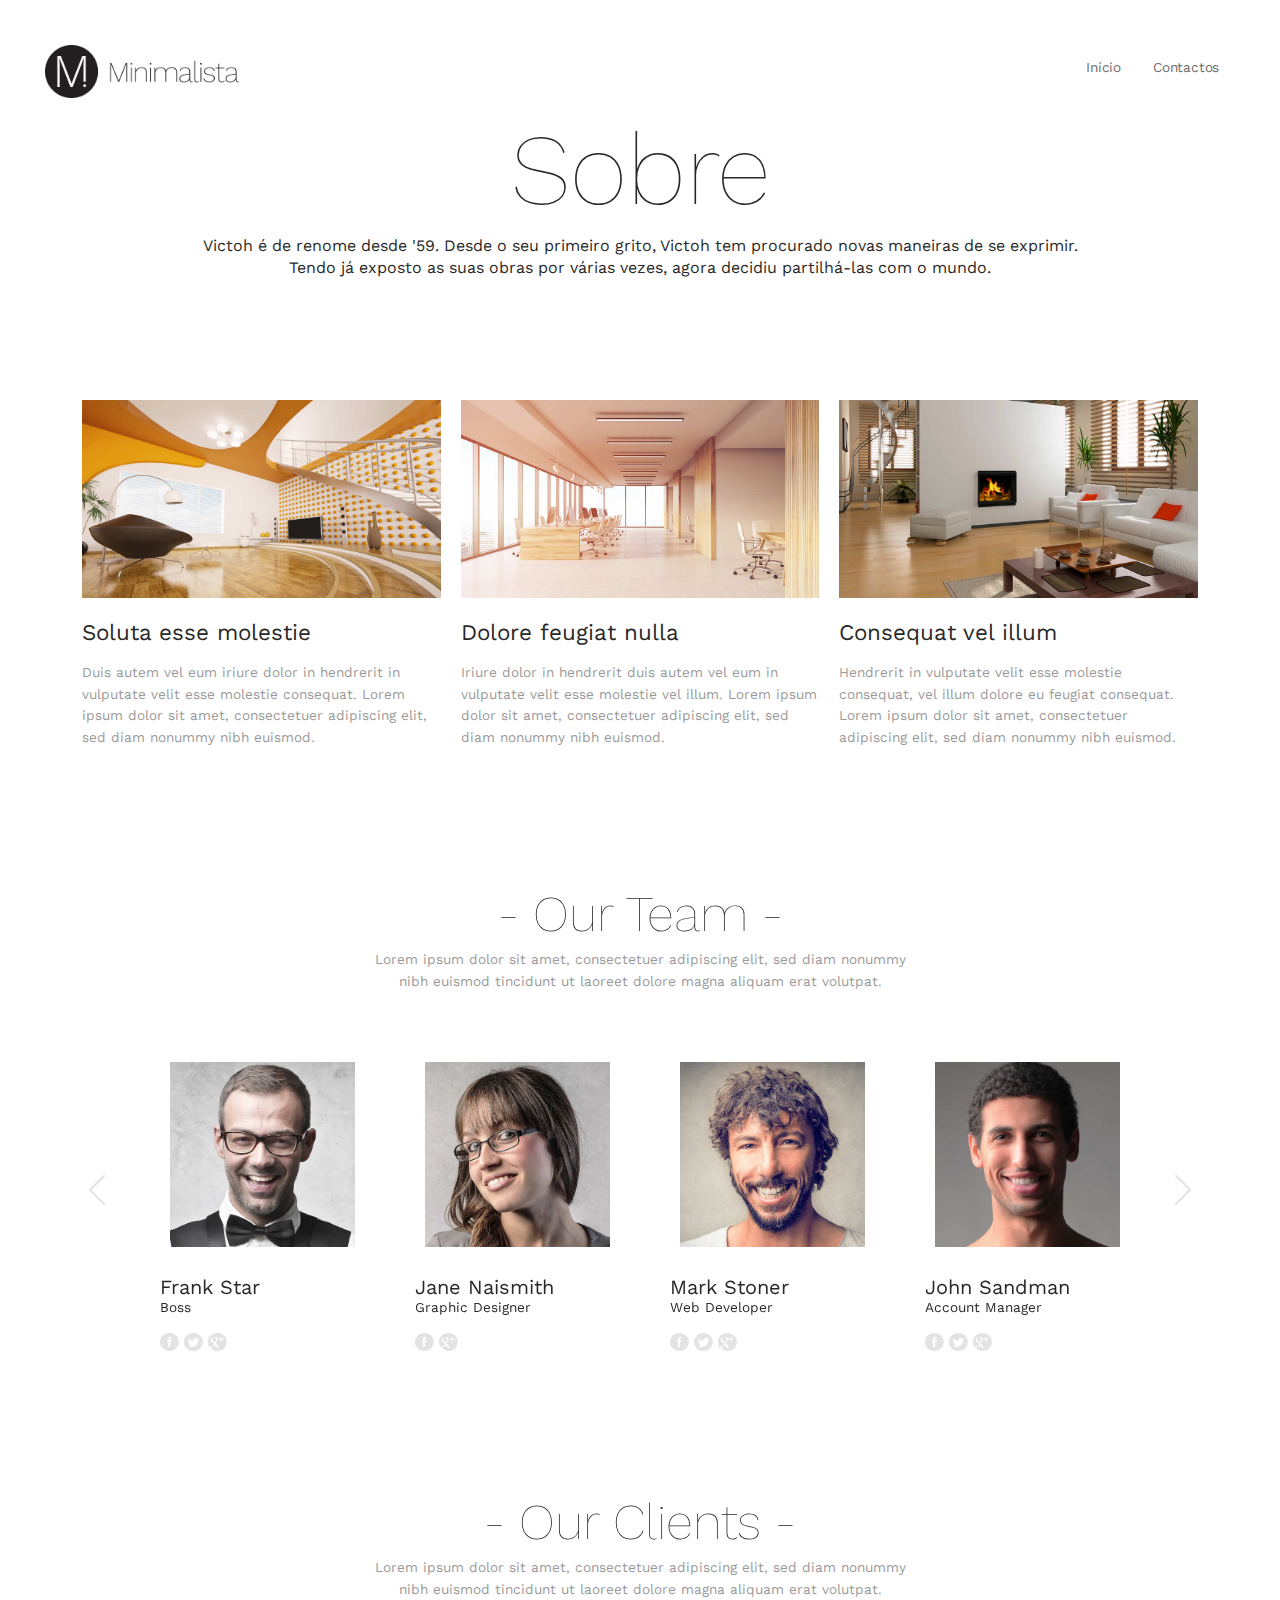
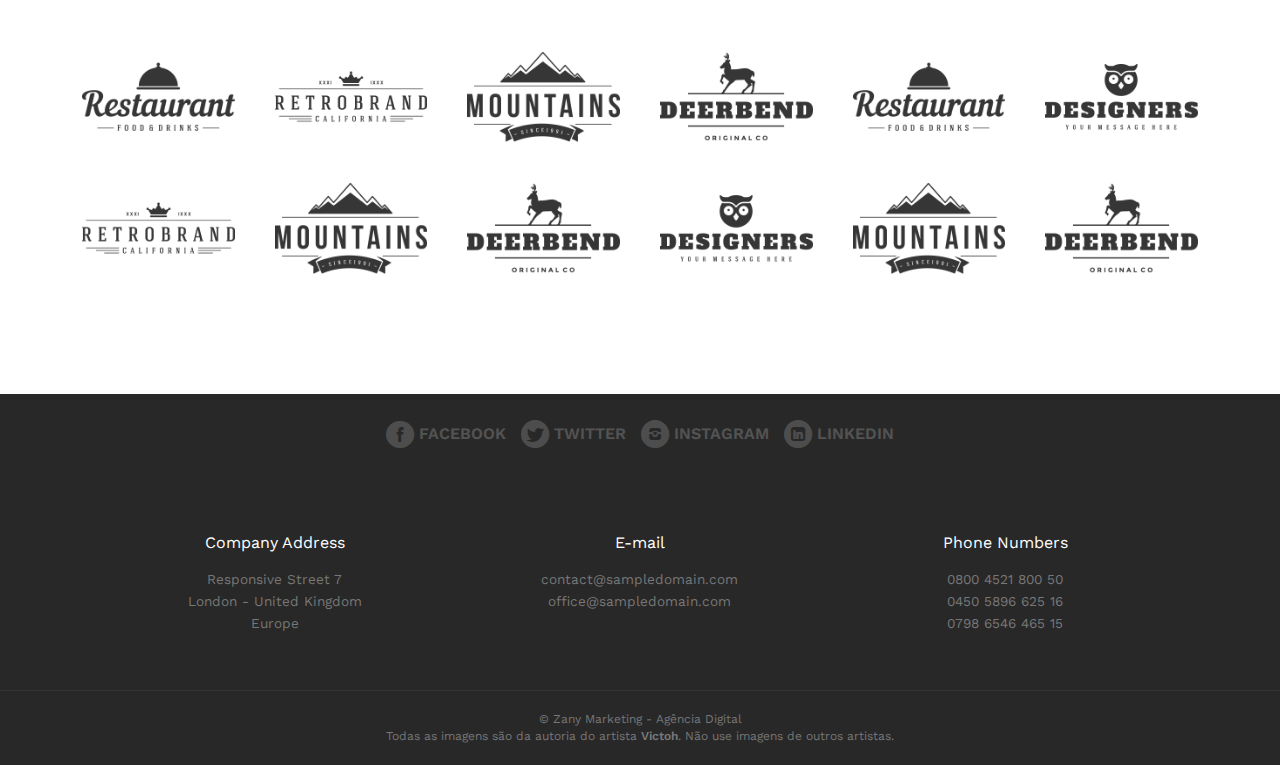
==== commit 07bb0134: "1st draft" ====
--- a/about.html
+++ b/about.html
@@ -1,407 +1,229 @@
 <!DOCTYPE html>
-<html lang="en-US">
+<html lang="pt-PT">
   <head>
-    <meta charset="UTF-8" />
+    <meta charset="UTF-8">
     <meta name="viewport" content="width=device-width, initial-scale=1.0" />
-    <title>Minimalista - New Amazing HTML5 Template</title>
-    <link rel="stylesheet" href="./css/components.css" />
-    <link rel="stylesheet" href="./css/icons.css" />
-    <link rel="stylesheet" href="./css/responsee.css" />
-    <link rel="stylesheet" href="./owl-carousel/owl.carousel.css" />
-    <link rel="stylesheet" href="./owl-carousel/owl.theme.css" />
-    <link rel="stylesheet" href="./css/lightcase.css" />
-    <!-- CUSTOM STYLE -->
-    <link rel="stylesheet" href="./css/template-style.css" />
-    <link
-      href="https://fonts.googleapis.com/css?family=Work+Sans:100,400,600,900&subset=latin-ext"
-      rel="stylesheet"
-    />
+    <title>Victoh -- Galeria</title>
+    <link rel="stylesheet" href="css/components.css">
+    <link rel="stylesheet" href="css/icons.css">
+    <link rel="stylesheet" href="css/responsee.css">
+    <link rel="stylesheet" href="owl-carousel/owl.carousel.css">
+    <link rel="stylesheet" href="owl-carousel/owl.theme.css">
+    <link rel="stylesheet" href="css/lightcase.css">
+    <!-- CUSTOM STYLE -->      
+    <link rel="stylesheet" href="css/template-style.css">
+    <link href="https://fonts.googleapis.com/css?family=Work+Sans:100,400,600,900&subset=latin-ext" rel="stylesheet"> 
     <script type="text/javascript" src="js/jquery-1.8.3.min.js"></script>
-    <script type="text/javascript" src="js/jquery-ui.min.js"></script>
+    <script type="text/javascript" src="js/jquery-ui.min.js"></script>      
   </head>
 
   <body class="size-1140">
-    <!-- TOP NAV WITH LOGO -->
-    <div id="page-wrapper">
       <!-- HEADER -->
-      <header
-        role="banner"
-        class="position-absolute margin-top-30 margin-m-top-0 margin-s-top-0"
-      >
+      <header role="banner" class="position-absolute margin-top-30 margin-m-top-0 margin-s-top-0">    
         <!-- Top Navigation -->
-        <nav
-          class="background-transparent background-transparent-hightlight full-width sticky"
-        >
+        <nav class="background-transparent background-transparent-hightlight full-width sticky">
           <div class="s-12 l-2">
             <a href="index.html" class="logo">
               <!-- Logo version before sticky nav -->
-              <img class="logo-before" src="./img/logo.svg" alt="" />
+              <img class="logo-before" src="img/logo-dark.png" alt="">
               <!-- Logo version after sticky nav -->
-              <img class="logo-after" src="./img/logo.svg" alt="" />
+              <img class="logo-after" src="img/logo-dark.png" alt="">
             </a>
           </div>
           <div class="s-12 l-10">
             <div class="top-nav right">
               <p class="nav-text"></p>
               <ul class="right chevron">
-                <li><a href="index.html">Home</a></li>
-                <li><a href="about.html">About Us</a></li>
-                <li><a href="contact.html">Contact</a></li>
+                <li><a href="index.html">Início</a></li>
+                            
+                <li><a href="contact.html">Contactos</a></li>
               </ul>
             </div>
-          </div>
+          </div>  
         </nav>
       </header>
-
+      
       <!-- MAIN -->
       <main role="main">
         <!-- Content -->
         <article>
           <header class="section-top-padding background-white">
-            <div class="line text-center">
-              <h1
-                class="text-dark text-s-size-30 text-m-size-40 text-l-size-headline text-thin text-line-height-1"
-              >
-                About Us
-              </h1>
-              <p class="margin-bottom-0 text-size-16 text-dark">
-                Duis autem vel eum iriure dolor in hendrerit in vulputate velit
-                esse molestie consequat, vel illum dolore eu feugiat nulla
-                facilisis.<br />
-                Lorem ipsum dolor sit amet, consectetuer adipiscing elit, sed
-                diam nonummy nibh euismod.
-              </p>
-            </div>
+            <div class="line text-center">        
+              <h1 class="text-dark text-s-size-30 text-m-size-40 text-l-size-headline text-thin text-line-height-1">Sobre</h1>
+              <p class="margin-bottom-0 text-size-16 text-dark">Victoh é de renome desde '59. Desde o seu primeiro grito, Victoh tem procurado novas maneiras de se exprimir.<br />
+                Tendo já exposto as suas obras por várias vezes, agora decidiu partilhá-las com o mundo.</p>
+            </div>  
           </header>
-          <section class="section-top-padding background-white">
+          <section class="section-top-padding background-white"> 
             <div class="line">
               <div class="margin">
                 <div class="s-12 m-12 l-4 margin-m-bottom">
-                  <a class="image-hover-zoom margin-bottom" href="/"
-                    ><img src="img/img-03.jpg" alt=""
-                  /></a>
+                  <a class="image-hover-zoom margin-bottom" href="/"><img src="img/img-03.jpg" alt=""></a>
                   <h2>Soluta esse molestie</h2>
-                  <p class="margin-bottom">
-                    Duis autem vel eum iriure dolor in hendrerit in vulputate
-                    velit esse molestie consequat. Lorem ipsum dolor sit amet,
-                    consectetuer adipiscing elit, sed diam nonummy nibh euismod.
-                  </p>
+                  <p class="margin-bottom">Duis autem vel eum iriure dolor in hendrerit in vulputate velit esse molestie consequat. Lorem ipsum dolor sit amet, consectetuer adipiscing elit, sed diam nonummy nibh euismod.</p>                
                 </div>
                 <div class="s-12 m-12 l-4 margin-m-bottom">
-                  <a class="image-hover-zoom margin-bottom" href="/"
-                    ><img src="img/img-04.jpg" alt=""
-                  /></a>
+                  <a class="image-hover-zoom margin-bottom" href="/"><img src="img/img-04.jpg" alt=""></a>
                   <h2>Dolore feugiat nulla</h2>
-                  <p class="margin-bottom">
-                    Iriure dolor in hendrerit duis autem vel eum in vulputate
-                    velit esse molestie vel illum. Lorem ipsum dolor sit amet,
-                    consectetuer adipiscing elit, sed diam nonummy nibh euismod.
-                  </p>
+                  <p class="margin-bottom">Iriure dolor in hendrerit duis autem vel eum in vulputate velit esse molestie vel illum. Lorem ipsum dolor sit amet, consectetuer adipiscing elit, sed diam nonummy nibh euismod.</p>                 
                 </div>
                 <div class="s-12 m-12 l-4 margin-m-bottom">
-                  <a class="image-hover-zoom margin-bottom" href="/"
-                    ><img src="img/img-05.jpg" alt=""
-                  /></a>
+                  <a class="image-hover-zoom margin-bottom" href="/"><img src="img/img-05.jpg" alt=""></a>
                   <h2>Consequat vel illum</h2>
-                  <p class="margin-bottom">
-                    Hendrerit in vulputate velit esse molestie consequat, vel
-                    illum dolore eu feugiat consequat. Lorem ipsum dolor sit
-                    amet, consectetuer adipiscing elit, sed diam nonummy nibh
-                    euismod.
-                  </p>
+                  <p class="margin-bottom">Hendrerit in vulputate velit esse molestie consequat, vel illum dolore eu feugiat consequat. Lorem ipsum dolor sit amet, consectetuer adipiscing elit, sed diam nonummy nibh euismod.</p>                 
                 </div>
               </div>
             </div>
           </section>
           <section class="section-top-padding background-white">
             <div class="line">
-              <h2
-                class="text-s-size-40 text-size-50 text-line-height-1 margin-bottom-10 text-thin text-center"
-              >
-                <span class="text-dark">-</span> Our Team
-                <span class="text-dark">-</span>
-              </h2>
+              <h2 class="text-s-size-40 text-size-50 text-line-height-1 margin-bottom-10 text-thin text-center"><span class="text-dark">-</span> Our Team <span class="text-dark">-</span></h2> 
               <p class="margin-bottom-50 text-center">
-                Lorem ipsum dolor sit amet, consectetuer adipiscing elit, sed
-                diam nonummy<br />
-                nibh euismod tincidunt ut laoreet dolore magna aliquam erat
-                volutpat.
-              </p>
-              <div class="carousel-blocks owl-carousel">
-                <div class="item">
-                  <div class="padding">
-                    <img
-                      class="full-img border-image border-primary"
-                      src="img/team-01.jpg"
-                      alt=""
-                      title="Team"
-                    />
-                    <h3
-                      class="text-s-size-16 text-size-20 text-line-height-1 text-dark margin-top-20 margin-bottom-0"
-                    >
-                      Frank Star
-                    </h3>
+              Lorem ipsum dolor sit amet, consectetuer adipiscing elit, sed diam nonummy<br> nibh euismod tincidunt ut laoreet dolore magna aliquam erat volutpat.
+              </p>  
+              <div class="carousel-blocks owl-carousel">                                                                                                            
+                <div class="item">                                                                                                                                                                                                     
+                  <div class="padding">
+                    <img class="full-img border-image border-primary" src="img/team-01.jpg" alt="" title="Team" />
+                    <h3 class="text-s-size-16 text-size-20 text-line-height-1 text-dark margin-top-20 margin-bottom-0">Frank Star</h3>
                     <p class="text-size-14 text-dark margin-bottom-10">Boss</p>
-                    <a target="_blank" href="https://www.facebook.com"
-                      ><i class="icon-facebook_circle text-size-20"></i
-                    ></a>
-                    <a target="_blank" href="https://www.twitter.com"
-                      ><i class="icon-twitter_circle text-size-20"></i
-                    ></a>
-                    <a target="_blank" href="https://www.google.com"
-                      ><i class="icon-google_plus_circle text-size-20"></i
-                    ></a>
-                  </div>
-                </div>
-                <div class="item">
-                  <div class="padding">
-                    <img
-                      class="full-img border-image border-primary"
-                      src="img/team-02.jpg"
-                      alt=""
-                      title="Team"
-                    />
-                    <h3
-                      class="text-s-size-16 text-size-20 text-line-height-1 text-dark margin-top-20 margin-bottom-0"
-                    >
-                      Jane Naismith
-                    </h3>
-                    <p class="text-size-14 text-dark margin-bottom-10">
-                      Graphic Designer
-                    </p>
-                    <a target="_blank" href="https://www.facebook.com"
-                      ><i class="icon-facebook_circle text-size-20"></i
-                    ></a>
-                    <a target="_blank" href="https://www.google.com"
-                      ><i class="icon-google_plus_circle text-size-20"></i
-                    ></a>
-                  </div>
-                </div>
-                <div class="item">
-                  <div class="padding">
-                    <img
-                      class="full-img border-image border-primary"
-                      src="img/team-03.jpg"
-                      alt=""
-                      title="Team"
-                    />
-                    <h3
-                      class="text-s-size-16 text-size-20 text-line-height-1 text-dark margin-top-20 margin-bottom-0"
-                    >
-                      Mark Stoner
-                    </h3>
-                    <p class="text-size-14 text-dark margin-bottom-10">
-                      Web Developer
-                    </p>
-                    <a target="_blank" href="https://www.facebook.com"
-                      ><i class="icon-facebook_circle text-size-20"></i
-                    ></a>
-                    <a target="_blank" href="https://www.twitter.com"
-                      ><i class="icon-twitter_circle text-size-20"></i
-                    ></a>
-                    <a target="_blank" href="https://www.google.com"
-                      ><i class="icon-google_plus_circle text-size-20"></i
-                    ></a>
-                  </div>
-                </div>
-                <div class="item">
-                  <div class="padding">
-                    <img
-                      class="full-img border-image border-primary"
-                      src="img/team-04.jpg"
-                      alt=""
-                      title="Team"
-                    />
-                    <h3
-                      class="text-s-size-16 text-size-20 text-line-height-1 text-dark margin-top-20 margin-bottom-0"
-                    >
-                      John Sandman
-                    </h3>
-                    <p class="text-size-14 text-dark margin-bottom-10">
-                      Account Manager
-                    </p>
-                    <a target="_blank" href="https://www.facebook.com"
-                      ><i class="icon-facebook_circle text-size-20"></i
-                    ></a>
-                    <a target="_blank" href="https://www.twitter.com"
-                      ><i class="icon-twitter_circle text-size-20"></i
-                    ></a>
-                    <a target="_blank" href="https://www.google.com"
-                      ><i class="icon-google_plus_circle text-size-20"></i
-                    ></a>
-                  </div>
-                </div>
-                <div class="item">
-                  <div class="padding">
-                    <img
-                      class="full-img border-image border-primary"
-                      src="img/team-05.jpg"
-                      alt=""
-                      title="Team"
-                    />
-                    <h3
-                      class="text-s-size-16 text-size-20 text-line-height-1 text-dark margin-top-20 margin-bottom-0"
-                    >
-                      Melissa Style
-                    </h3>
-                    <p class="text-size-14 text-dark margin-bottom-10">
-                      Graphic Designer
-                    </p>
-                    <a target="_blank" href="https://www.twitter.com"
-                      ><i class="icon-twitter_circle text-size-20"></i
-                    ></a>
-                    <a target="_blank" href="https://www.google.com"
-                      ><i class="icon-google_plus_circle text-size-20"></i
-                    ></a>
-                  </div>
-                </div>
-              </div>
-            </div>
+                    <a target="_blank" href="https://www.facebook.com"><i class="icon-facebook_circle text-size-20"></i></a> <a target="_blank" href="https://www.twitter.com"><i class="icon-twitter_circle text-size-20"></i></a> <a target="_blank" href="https://www.google.com"><i class="icon-google_plus_circle text-size-20"></i></a>
+                  </div>                                                                                                                                                              
+                </div>
+                <div class="item">                                                                                                                                                                                                     
+                  <div class="padding">
+                    <img class="full-img border-image border-primary" src="img/team-02.jpg" alt="" title="Team" />
+                    <h3 class="text-s-size-16 text-size-20 text-line-height-1 text-dark margin-top-20 margin-bottom-0">Jane Naismith</h3>
+                    <p class="text-size-14 text-dark margin-bottom-10">Graphic Designer</p>
+                    <a target="_blank" href="https://www.facebook.com"><i class="icon-facebook_circle text-size-20"></i></a> <a target="_blank" href="https://www.google.com"><i class="icon-google_plus_circle text-size-20"></i></a>
+                  </div>                                                                                                                                                              
+                </div>
+                <div class="item">                                                                                                                                                                                                     
+                  <div class="padding">
+                    <img class="full-img border-image border-primary" src="img/team-03.jpg" alt="" title="Team" />
+                    <h3 class="text-s-size-16 text-size-20 text-line-height-1 text-dark margin-top-20 margin-bottom-0">Mark Stoner</h3>
+                    <p class="text-size-14 text-dark margin-bottom-10">Web Developer</p>
+                    <a target="_blank" href="https://www.facebook.com"><i class="icon-facebook_circle text-size-20"></i></a> <a target="_blank" href="https://www.twitter.com"><i class="icon-twitter_circle text-size-20"></i></a> <a target="_blank" href="https://www.google.com"><i class="icon-google_plus_circle text-size-20"></i></a>
+                  </div>                                                                                                                                                              
+                </div>                
+                <div class="item">                                                                                                                                                                                                     
+                  <div class="padding">
+                    <img class="full-img border-image border-primary" src="img/team-04.jpg" alt="" title="Team" />
+                    <h3 class="text-s-size-16 text-size-20 text-line-height-1 text-dark margin-top-20 margin-bottom-0">John Sandman</h3>
+                    <p class="text-size-14 text-dark margin-bottom-10">Account Manager</p>
+                    <a target="_blank" href="https://www.facebook.com"><i class="icon-facebook_circle text-size-20"></i></a> <a target="_blank" href="https://www.twitter.com"><i class="icon-twitter_circle text-size-20"></i></a> <a target="_blank" href="https://www.google.com"><i class="icon-google_plus_circle text-size-20"></i></a>
+                  </div>                                                                                                                                                              
+                </div>                
+                <div class="item">                                                                                                                                                                                                     
+                  <div class="padding">
+                    <img class="full-img border-image border-primary" src="img/team-05.jpg" alt="" title="Team" />
+                    <h3 class="text-s-size-16 text-size-20 text-line-height-1 text-dark margin-top-20 margin-bottom-0">Melissa Style</h3>
+                    <p class="text-size-14 text-dark margin-bottom-10">Graphic Designer</p>
+                    <a target="_blank" href="https://www.twitter.com"><i class="icon-twitter_circle text-size-20"></i></a> <a target="_blank" href="https://www.google.com"><i class="icon-google_plus_circle text-size-20"></i></a>
+                  </div>                                                                                                                                                              
+                </div>                              
+              </div>                                                                                                                                                                                                                                                                                         
+            </div> 
           </section>
-          <section class="section background-white">
-            <div class="line">
-              <h2
-                class="text-s-size-40 text-size-50 text-line-height-1 margin-bottom-10 text-thin text-center"
-              >
-                <span class="text-dark">-</span> Our Clients
-                <span class="text-dark">-</span>
-              </h2>
+          <section class="section background-white"> 
+            <div class="line">      
+              <h2 class="text-s-size-40 text-size-50 text-line-height-1 margin-bottom-10 text-thin text-center"><span class="text-dark">-</span> Our Clients <span class="text-dark">-</span></h2> 
               <p class="margin-bottom-50 text-center">
-                Lorem ipsum dolor sit amet, consectetuer adipiscing elit, sed
-                diam nonummy<br />
-                nibh euismod tincidunt ut laoreet dolore magna aliquam erat
-                volutpat.
-              </p>
-              <div class="margin2x">
-                <div class="s-6 m-4 l-2">
-                  <img class="margin-bottom-40" src="img/logo-5.png" alt="" />
-                </div>
-                <div class="s-6 m-4 l-2">
-                  <img class="margin-bottom-40" src="img/logo-2.png" alt="" />
-                </div>
-                <div class="s-6 m-4 l-2">
-                  <img class="margin-bottom-40" src="img/logo-3.png" alt="" />
-                </div>
-                <div class="s-6 m-4 l-2">
-                  <img class="margin-bottom-40" src="img/logo-4.png" alt="" />
-                </div>
-                <div class="s-6 m-4 l-2">
-                  <img class="margin-bottom-40" src="img/logo-5.png" alt="" />
-                </div>
-                <div class="s-6 m-4 l-2">
-                  <img class="margin-bottom-40" src="img/logo-1.png" alt="" />
-                </div>
-                <div class="s-6 m-4 l-2">
-                  <img class="margin-m-bottom-40" src="img/logo-2.png" alt="" />
-                </div>
-                <div class="s-6 m-4 l-2">
-                  <img class="margin-m-bottom-40" src="img/logo-3.png" alt="" />
-                </div>
-                <div class="s-6 m-4 l-2">
-                  <img class="margin-m-bottom-40" src="img/logo-4.png" alt="" />
-                </div>
-                <div class="s-6 m-4 l-2">
-                  <img class="margin-m-bottom-40" src="img/logo-1.png" alt="" />
-                </div>
-                <div class="s-6 m-4 l-2">
-                  <img class="margin-m-bottom-40" src="img/logo-3.png" alt="" />
-                </div>
-                <div class="s-6 m-4 l-2">
-                  <img src="img/logo-4.png" alt="" />
-                </div>
+              Lorem ipsum dolor sit amet, consectetuer adipiscing elit, sed diam nonummy<br> nibh euismod tincidunt ut laoreet dolore magna aliquam erat volutpat.
+              </p>                                                                                               
+              <div class="margin2x">                                                                                              
+                <div class="s-6 m-4 l-2">                                                                                                                                                                                                 
+                  <img class="margin-bottom-40" src="img/logo-5.png" alt="">                                                                                                                                                            
+                </div>
+                <div class="s-6 m-4 l-2">                                                                                                                                                                                                   
+                  <img class="margin-bottom-40" src="img/logo-2.png" alt="">                                                                                                                                                            
+                </div>
+                <div class="s-6 m-4 l-2">                                                                                                                                                                                                   
+                  <img class="margin-bottom-40" src="img/logo-3.png" alt="">                                                                                                                                                            
+                </div>
+                <div class="s-6 m-4 l-2">                                                                                                                                                                                                   
+                  <img class="margin-bottom-40" src="img/logo-4.png" alt="">                                                                                                                                                            
+                </div>
+                <div class="s-6 m-4 l-2">                                                                                                                                                                                                 
+                  <img class="margin-bottom-40" src="img/logo-5.png" alt="">                                                                                                                                                            
+                </div>
+                <div class="s-6 m-4 l-2">                                                                                                                                                                                                 
+                  <img class="margin-bottom-40" src="img/logo-1.png" alt="">                                                                                                                                                            
+                </div>
+                <div class="s-6 m-4 l-2">                                                                                                                                                                                                   
+                  <img class="margin-m-bottom-40" src="img/logo-2.png" alt="">                                                                                                                                                            
+                </div>
+                <div class="s-6 m-4 l-2">                                                                                                                                                                                                   
+                  <img class="margin-m-bottom-40" src="img/logo-3.png" alt="">                                                                                                                                                            
+                </div>             
+                <div class="s-6 m-4 l-2">                                                                                                                                                                                                   
+                  <img class="margin-m-bottom-40" src="img/logo-4.png" alt="">                                                                                                                                                            
+                </div>
+                <div class="s-6 m-4 l-2">                                                                                                                                                                                                   
+                  <img class="margin-m-bottom-40" src="img/logo-1.png" alt="">                                                                                                                                                            
+                </div>
+                <div class="s-6 m-4 l-2">                                                                                                                                                                                                   
+                  <img class="margin-m-bottom-40" src="img/logo-3.png" alt="">                                                                                                                                                            
+                </div>             
+                <div class="s-6 m-4 l-2">                                                                                                                                                                                                   
+                  <img src="img/logo-4.png" alt="">                                                                                                                                                            
+                </div>                                                                                                                                                                                              
               </div>
             </div>
           </section>
         </article>
       </main>
-
+      
       <!-- FOOTER -->
       <footer>
-        <!-- Contact Us -->
+        <!-- Contactos Us -->
         <div class="background-dark padding text-center footer-social">
-          <a
-            class="margin-right-10"
-            target="_blank"
-            href="https://www.facebook.com"
-            ><i class="icon-facebook_circle text-size-30"></i>
-            <span class="text-strong text-white hide-s hide-m"
-              >FACEBOOK</span
-            ></a
-          >
-          <a
-            class="margin-right-10"
-            target="_blank"
-            href="https://www.twitter.com"
-            ><i class="icon-twitter_circle text-size-30"></i>
-            <span class="text-strong text-white hide-s hide-m">TWITTER</span></a
-          >
-          <a
-            class="margin-right-10"
-            target="_blank"
-            href="https://www.instagram.com"
-            ><i class="icon-instagram_circle text-size-30"></i>
-            <span class="text-strong text-white hide-s hide-m"
-              >INSTAGRAM</span
-            ></a
-          >
-          <a target="_blank" href="https://www.linkedin.com"
-            ><i class="icon-linked_in_circle text-size-30"></i>
-            <span class="text-strong text-white hide-s hide-m"
-              >LINKEDIN</span
-            ></a
-          >
+          <a class="margin-right-10" target="_blank" href="https://www.facebook.com"><i class="icon-facebook_circle text-size-30"></i> <span class="text-strong text-white hide-s hide-m">FACEBOOK</span></a>
+          <a class="margin-right-10" target="_blank" href="https://www.twitter.com"><i class="icon-twitter_circle text-size-30"></i> <span class="text-strong text-white hide-s hide-m">TWITTER</span></a>
+          <a class="margin-right-10" target="_blank" href="https://www.instagram.com"><i class="icon-instagram_circle text-size-30"></i> <span class="text-strong text-white hide-s hide-m">INSTAGRAM</span></a>
+          <a target="_blank" href="https://www.linkedin.com"><i class="icon-linked_in_circle text-size-30"></i> <span class="text-strong text-white hide-s hide-m">LINKEDIN</span></a>                                                                         
         </div>
 
         <!-- Main Footer -->
-        <section
-          class="section-small-padding text-center background-dark full-width"
-        >
+        <section class="section-small-padding text-center background-dark full-width">
           <div class="line">
             <div class="margin">
-              <!-- Collumn 1 -->
+              <!-- Collumn 1 -->              
               <div class="s-12 m-12 l-4 margin-m-bottom-30">
                 <h3 class="text-size-16">Company Address</h3>
                 <p class="text-size-14">
-                  Responsive Street 7<br />
-                  London - United Kingdom<br />
-                  Europe
-                </p>
+                   Responsive Street 7<br>
+                   London - United Kingdom<br> 
+                   Europe
+                </p>               
               </div>
               <!-- Collumn 2 -->
               <div class="s-12 m-12 l-4 margin-m-bottom-30">
                 <h3 class="text-size-16">E-mail</h3>
                 <p class="text-size-14">
-                  contact@sampledomain.com<br />
-                  office@sampledomain.com
-                </p>
+                   contact@sampledomain.com<br>
+                   office@sampledomain.com
+                </p>              
               </div>
               <!-- Collumn 3 -->
-              <div class="s-12 m-12 l-4">
+              <div class="s-12 m-12 l-4 ">
                 <h3 class="text-size-16">Phone Numbers</h3>
                 <p class="text-size-14">
-                  0800 4521 800 50<br />
-                  0450 5896 625 16<br />
-                  0798 6546 465 15
-                </p>
-              </div>
-            </div>
-          </div>
+                   0800 4521 800 50<br>
+                   0450 5896 625 16<br>
+                   0798 6546 465 15
+                </p>             
+              </div>
+            </div>
+          </div>  
         </section>
-        <hr
-          class="break margin-top-bottom-0"
-          style="border-color: rgba(0, 0, 0, 0.8)"
-        />
-
+        <hr class="break margin-top-bottom-0" style="border-color: rgba(0, 0, 0, 0.80);">
+        
         <!-- Bottom Footer -->
         <section class="padding background-dark full-width">
           <div class="text-center">
-            <p class="text-size-12">
-              Copyright 2019, Vision Design - graphic zoo
-            </p>
-            <p class="text-size-12">
-              All images is purchased from Bigstock. Do not use the images in
-              your website.
-            </p>
+            <p class="text-size-12">&copy; Zany Marketing - Agência Digital</p>
+            <p class="text-size-12">Todas as imagens são da autoria do artista <strong>Victoh</strong>. Não use imagens de outros artistas.</p>
           </div>
         </section>
       </footer>
@@ -409,6 +231,6 @@
     <script type="text/javascript" src="js/responsee.js"></script>
     <script type="text/javascript" src="js/jquery.events.touch.js"></script>
     <script type="text/javascript" src="owl-carousel/owl.carousel.js"></script>
-    <script type="text/javascript" src="js/template-scripts.js"></script>
+    <script type="text/javascript" src="js/template-scripts.js"></script> 
   </body>
-</html>
+</html>--- a/css/responsee.css
+++ b/css/responsee.css
@@ -4,260 +4,157 @@
  * Copyright 2018, Vision Design - graphic zoo
  * Free to use under the MIT license.
 */
-* {
-  -webkit-box-sizing: border-box;
-  -moz-box-sizing: border-box;
-  box-sizing: border-box;
-  margin: 0;
+* {  
+  -webkit-box-sizing:border-box;
+  -moz-box-sizing:border-box;
+  box-sizing:border-box;
+  margin:0;	
 }
 body {
-  background: none repeat scroll 0 0 #eeeeee;
-  font-size: 16px;
-  font-family: "Open Sans", Arial, sans-serif;
-  color: #444;
-}
-h1,
-h2,
-h3,
-h4,
-h5,
-h6 {
-  color: #152732;
+  background:none repeat scroll 0 0 #eeeeee;
+  font-size:16px;
+  font-family:"Open Sans",Arial,sans-serif;
+  color:#444;
+}
+h1,h2,h3,h4,h5,h6 {
+  color:#152732;
   font-weight: normal;
   line-height: 1.3;
-  margin: 0.5rem 0;
-}
-h1 {
-  font-size: 2.7rem;
-}
-h2 {
-  font-size: 2.2rem;
-}
-h3 {
-  font-size: 1.8rem;
-}
-h4 {
-  font-size: 1.4rem;
-}
-h5 {
-  font-size: 1.1rem;
-}
-h6 {
-  font-size: 0.9rem;
-}
-a,
-a:link,
-a:visited,
-a:hover,
-a:active {
-  text-decoration: none;
-  color: #9bb800;
-  transition: color 0.2s linear 0s;
-  -o-transition: color 0.2s linear 0s;
-  -ms-transition: color 0.2s linear 0s;
-  -moz-transition: color 0.2s linear 0s;
-  -webkit-transition: color 0.2s linear 0s;
-}
-a:hover {
-  color: #b6c900;
-}
-p,
-li,
-dl,
-blockquote,
-table,
-kbd {
+  margin:0.5rem 0;  
+}
+h1 {font-size:2.7rem;}
+h2 {font-size:2.2rem;}  
+h3 {font-size:1.8rem;}  
+h4 {font-size:1.4rem;}  
+h5 {font-size:1.1rem;}  
+h6 {font-size:0.9rem;}    
+a, a:link, a:visited, a:hover, a:active {
+  text-decoration:none;
+  color:#9BB800;
+  transition:color 0.20s linear 0s;
+  -o-transition:color 0.20s linear 0s;
+  -ms-transition:color 0.20s linear 0s;
+  -moz-transition:color 0.20s linear 0s;
+  -webkit-transition:color 0.20s linear 0s;
+}  
+a:hover {color:#B6C900;}
+p,li,dl,blockquote,table,kbd {
   font-size: 0.85rem;
   line-height: 1.6;
 }
-b,
-strong {
-  font-weight: 700;
-}
-.text-center {
-  text-align: center !important;
-}
-.text-right {
-  text-align: right !important;
-}
+b,strong {font-weight:700;}
+.text-center {text-align:center!important;}
+.text-right {text-align:right!important;}
 img {
-  border: 0;
-  display: flex;
-  height: 22em;
-  max-height: 100%;
-  width: 22em;
-}
-.owl-item img,
-.full-img {
+  border:0;
+  display:block;
+  height:auto;
+  max-width:100%;
+  width:auto;
+}
+.owl-item img, .full-img {
   max-width: none;
-  width: 100%;
-}
-.owl-nav div {
-  font-family: "mfg";
-}
+  width:100%;
+}
+.owl-nav div {font-family: "mfg";}  
 table {
-  background: none repeat scroll 0 0 #fff;
-  border: 1px solid #f0f0f0;
-  border-collapse: collapse;
-  border-spacing: 0;
-  text-align: left;
-  /**width: 100%;*/
-}
-table tr td,
-table tr th {
-  padding: 0.625rem;
-}
-table tfoot,
-table thead,
-table tr:nth-of-type(2n) {
-  background: none repeat scroll 0 0 #f0f0f0;
-}
-th,
-table tr:nth-of-type(2n) td {
-  border-right: 1px solid #fff;
-}
-td {
-  border-right: 1px solid #f0f0f0;
-}
-.size-960 .line,
-.size-1140 .line,
-.size-1280 .line,
-.size-1520 .line {
-  margin: 0 auto;
-  padding: 0 0.625rem;
+  background:none repeat scroll 0 0 #fff;
+  border:1px solid #f0f0f0;
+  border-collapse:collapse;
+  border-spacing:0;
+  text-align:left;
+  width:100%;
+}
+table tr td, table tr th {padding:0.625rem;}
+table tfoot, table thead,table tr:nth-of-type(2n) {background:none repeat scroll 0 0 #f0f0f0;}
+th,table tr:nth-of-type(2n) td {border-right:1px solid #fff;}
+td {border-right:1px solid #f0f0f0;}
+.size-960 .line,.size-1140 .line,.size-1280 .line,.size-1520 .line {
+  margin:0 auto;
+  padding:0 0.625rem;
 }
 hr {
   border: 0;
   border-top: 1px solid #e5e5e5;
-  clear: both;
-  height: 0;
-  margin: 2.5rem auto;
-}
-li {
-  padding: 0;
-}
-ul,
-ol {
-  padding-left: 1.25rem;
-}
+  clear:both;  
+  height:0; 
+  margin:2.5rem auto;
+}
+li {padding:0;}
+ul,ol {padding-left:1.25rem;}
 blockquote {
-  border: 2px solid #f0f0f0;
-  padding: 1.25rem;
+  border:2px solid #f0f0f0;
+  padding:1.25rem;
 }
 cite {
-  color: #999;
-  display: block;
-  font-size: 0.8rem;
-}
-cite:before {
-  content: "— ";
-}
-dl dt {
-  font-weight: 700;
-}
-dl dd {
-  margin-bottom: 0.625rem;
-}
-dl dd:last-child {
-  margin-bottom: 0;
-}
-abbr {
-  cursor: help;
-}
-abbr[title] {
-  border-bottom: 1px dotted;
-}
+  color:#999;
+  display:block;
+  font-size:0.8rem;
+}
+cite:before {content:"— ";}
+dl dt {font-weight:700;}
+dl dd {margin-bottom:0.625rem;}
+dl dd:last-child {margin-bottom:0;}
+abbr {cursor:help;}
+abbr[title] {border-bottom:1px dotted;}
 kbd {
   background: #152732 none repeat scroll 0 0;
   color: #fff;
   padding: 0.125rem 0.3125rem;
 }
-code,
-kbd,
-pre,
-samp {
-  font-family: Menlo, Monaco, Consolas, "Courier New", monospace;
-}
+code, kbd, pre, samp {font-family: Menlo,Monaco,Consolas,"Courier New",monospace;}
 mark {
-  background: #f3f8a9 none repeat scroll 0 0;
+  background: #F3F8A9 none repeat scroll 0 0;
   padding: 0.125rem 0.3125rem;
 }
-.size-960 .line {
-  max-width: 59.75rem;
-}
-.size-1140 .line {
-  max-width: 71rem;
-}
-.size-1280 .line {
-  max-width: 80rem;
-}
-.size-1520 .line {
-  max-width: 95rem;
-}
-.size-960.align-content-left .line,
-.size-1140.align-content-left .line,
-.size-1280.align-content-left .line,
-.size-1520.align-content-left .line {
-  margin-left: 0;
-}
-form {
-  line-height: 1.4;
-}
+.size-960 .line {max-width:59.75rem;}
+.size-1140 .line {max-width:71rem;}
+.size-1280 .line {max-width:80rem;}
+.size-1520 .line {max-width:95rem;}
+.size-960.align-content-left .line,.size-1140.align-content-left .line,.size-1280.align-content-left .line,.size-1520.align-content-left .line {margin-left:0;}
+form {line-height:1.4;}
 nav {
-  display: block;
-  width: 100%;
-  background: #152732;
-}
-.line:after,
-nav:after,
-.center:after,
-.box:after,
-.margin:after,
-.margin2x:after {
-  clear: both;
-  content: ".";
-  display: block;
-  height: 0;
-  line-height: 0;
+  display:block;
+  width:100%;
+  background:#152732;
+}
+.line:after, nav:after, .center:after, .box:after, .margin:after, .margin2x:after {
+  clear:both;
+  content:".";
+  display:block;
+  height:0;
+  line-height:0;
   overflow: hidden;
-  visibility: hidden;
-}
-.top-nav ul {
-  padding: 0;
-}
+  visibility:hidden;
+}
+.top-nav ul {padding:0;}
 .top-nav ul ul {
-  position: absolute;
-  background: #152732;
+  position:absolute;
+  background:#152732;
 }
 .top-nav li {
-  float: left;
-  list-style: none outside none;
-  cursor: pointer;
+  float:left;
+  list-style:none outside none;
+  cursor:pointer;
 }
 .top-nav li a {
-  color: #fff;
-  display: block;
-  font-size: 1rem;
-  padding: 1.25rem;
+  color:#fff; 
+  display:block;
+  font-size:1rem;
+  padding:1.25rem; 
 }
 .top-nav li ul li a {
-  background: none repeat scroll 0 0 #152732;
-  min-width: 100%;
-  padding: 0.625rem;
-}
-.top-nav li a:hover,
-.aside-nav li a:hover {
-  background: #2b4c61;
-}
-.top-nav li ul {
-  display: none;
-}
-.top-nav li ul li,
-.top-nav li ul li ul li {
-  float: none;
-  list-style: none outside none;
-  min-width: 100%;
-  padding: 0;
+  background:none repeat scroll 0 0 #152732;
+  min-width:100%;
+  padding:0.625rem;
+}
+.top-nav li a:hover, .aside-nav li a:hover {background:#2b4c61;}
+.top-nav li ul {display:none;}
+.top-nav li ul li,.top-nav li ul li ul li {
+  float:none;
+  list-style:none outside none;
+  min-width:100%;
+  padding:0;
 }
 .count-number {
   background: rgba(153, 153, 153, 0.25) none repeat scroll 0 0;
@@ -266,1994 +163,766 @@
   display: inline-block;
   font-size: 0.7rem;
   height: 1.3rem;
-  line-height: 1.3rem;
+  line-height: 1.3rem; 
   margin: 0 0 -0.3125rem 0.3125rem;
   text-align: center;
   width: 1.3rem;
 }
-ul.chevron .count-number {
-  display: none;
-}
-ul.chevron .submenu > a:after,
-ul.chevron .sub-submenu > a:after,
-ul.chevron .aside-submenu > a:after,
-ul.chevron .aside-sub-submenu > a:after {
-  content: "\f004";
-  display: inline-block;
-  font-family: mfg;
-  font-size: 0.7rem;
-  margin: 0 0.625rem;
-}
-.top-nav .active-item a {
-  background: #2b4c61;
-}
-.aside-nav > ul > li.active-item > a:link,
-.aside-nav > ul > li.active-item > a:visited {
-  background: #2b4c61;
-  color: #fff;
-}
-@media screen and (min-width: 769px) {
+ul.chevron .count-number {display:none;}
+ul.chevron .submenu > a:after, ul.chevron .sub-submenu > a:after,ul.chevron .aside-submenu > a:after, ul.chevron .aside-sub-submenu > a:after {
+  content:"\f004";
+  display:inline-block;
+  font-family:mfg;
+  font-size:0.7rem;
+  margin:0 0.625rem;
+}
+.top-nav .active-item a {background:#2b4c61;}
+.aside-nav > ul > li.active-item > a:link,.aside-nav > ul > li.active-item > a:visited {
+  background:#2b4c61;
+  color:#fff;
+}
+@media screen and (min-width:769px) {
   .aside-nav .count-number {
-    margin-left: -1.25rem;
-    float: right;
+	  margin-left:-1.25rem;	
+	  float:right;	
   }
   .top-nav li:hover > ul {
-    display: block;
-    z-index: 10;
-  }
+	  display:block;
+	  z-index:10;
+  }  
   .top-nav li:hover > ul ul {
-    left: 100%;
-    margin: -2.5rem 0;
-    width: 100%;
-  }
-}
-.nav-text,
-.aside-nav-text {
-  display: none;
-}
-.aside-nav a,
-.aside-nav a:link,
-.aside-nav a:visited,
-.aside-nav li > ul,
-.top-nav a,
-.top-nav a:link,
-.top-nav a:visited {
-  transition: background 0.2s linear 0s;
-  -o-transition: background 0.2s linear 0s;
-  -ms-transition: background 0.2s linear 0s;
-  -moz-transition: background 0.2s linear 0s;
-  -webkit-transition: background 0.2s linear 0s;
+    left:100%;
+    margin:-2.5rem 0;
+    width:100%;
+  } 
+}
+.nav-text,.aside-nav-text {display:none;}
+.aside-nav a,.aside-nav a:link,.aside-nav a:visited,.aside-nav li > ul,.top-nav a,.top-nav a:link,.top-nav a:visited {
+  transition:background 0.20s linear 0s;
+  -o-transition:background 0.20s linear 0s;
+  -ms-transition:background 0.20s linear 0s;
+  -moz-transition:background 0.20s linear 0s;
+  -webkit-transition:background 0.20s linear 0s;
 }
 .aside-nav ul {
-  background: #e8e8e8;
-  padding: 0;
+  background:#e8e8e8; 
+  padding:0;
 }
 .aside-nav li {
-  list-style: none outside none;
-  cursor: pointer;
-}
-.aside-nav li a,
-.aside-nav li a:link,
-.aside-nav li a:visited {
-  color: #444;
-  display: block;
-  font-size: 1rem;
-  padding: 1.25rem;
-}
-.aside-nav > ul > li:last-child a {
-  border-bottom: 0 none;
-}
+  list-style:none outside none;
+  cursor:pointer;
+}
+.aside-nav li a,.aside-nav li a:link,.aside-nav li a:visited {
+  color:#444;
+  display:block;
+  font-size:1rem;
+  padding:1.25rem;
+}
+.aside-nav > ul > li:last-child a {border-bottom:0 none;}
 .aside-nav li > ul {
-  height: 0;
-  display: block;
-  position: relative;
-  background: #f4f4f4;
-  border-left: solid 1px #f2f2f2;
-  border-right: solid 1px #f2f2f2;
-  overflow: hidden;
+  height:0;
+  display:block;
+  position:relative;
+  background:#f4f4f4;
+  border-left:solid 1px #f2f2f2;
+  border-right:solid 1px #f2f2f2;
+  overflow:hidden;
 }
 .aside-nav li ul ul {
-  border: 0;
-  background: #fff;
-}
-.aside-nav ul ul a {
-  padding: 0.625rem 1.25rem;
-}
-.aside-nav li a:link,
-.aside-nav li a:visited {
-  color: #333;
-}
-.aside-nav li li a:hover,
-.aside-nav li li.active-item > a,
-.aside-nav li li.aside-sub-submenu li a:hover {
-  color: #fff;
-  background: #2b4c61;
-}
-.aside-nav > ul > li > a:hover {
-  color: #fff;
-}
-.aside-nav li li a:link,
-.aside-nav li li a:visited {
-  background: none;
-}
-.aside-nav .show-aside-ul,
-.aside-nav .active-aside-item {
-  height: auto;
-}
+  border:0;
+  background:#fff;
+}
+.aside-nav ul ul a {padding:0.625rem 1.25rem;}
+.aside-nav li a:link, .aside-nav li a:visited {color:#333;}
+.aside-nav li li a:hover, .aside-nav li li.active-item > a, .aside-nav li li.aside-sub-submenu li a:hover {
+  color:#fff;
+  background:#2b4c61;
+}
+.aside-nav > ul > li > a:hover {color:#fff;}
+.aside-nav li li a:link, .aside-nav li li a:visited {background:none;}
+.aside-nav .show-aside-ul, .aside-nav .active-aside-item {height:auto;} 
 nav.breadcrumb-nav {
-  background: #fff;
-  margin: 0.625rem 0;
+  background:#fff;
+  margin:0.625rem 0;
 }
 nav.breadcrumb-nav ul {
-  list-style: none;
-  padding: 0;
-}
-nav.breadcrumb-nav ul li {
-  float: left;
-}
-nav.breadcrumb-nav ul li a:hover {
-  text-decoration: underline;
-}
-.breadcrumb-nav i {
-  color: #b6c900;
-}
+  list-style:none;
+  padding:0;
+}
+nav.breadcrumb-nav ul li {float:left;}
+nav.breadcrumb-nav ul li a:hover {text-decoration:underline;}
+.breadcrumb-nav i {color:#B6C900;}
 nav.breadcrumb-nav ul li:after {
-  content: "/";
-  margin: 0 9px;
-  color: #c8c7c7;
-}
-nav.breadcrumb-nav ul li:last-child:after {
-  content: "";
-}
-.slide-content,
-.slide-nav {
-  transition: all 0.1s linear 0s;
-  -o-transition: all 0.1s linear 0s;
-  -ms-transition: all 0.1s linear 0s;
-  -moz-transition: all 0.1s linear 0s;
-  -webkit-transition: all 0.1s linear 0s;
+  content:"/";
+  margin:0 9px;
+  color:#c8c7c7;
+}
+nav.breadcrumb-nav ul li:last-child:after {content:"";}
+.slide-content, .slide-nav {
+  transition:all 0.10s linear 0s;
+  -o-transition:all 0.10s linear 0s;
+  -ms-transition:all 0.10s linear 0s;
+  -moz-transition:all 0.10s linear 0s;
+  -webkit-transition:all 0.10s linear 0s;
 }
 .slide-content {
-  float: left;
-  width: calc(100% - 60px);
+  float:left;
+  width:calc(100% - 60px);  
 }
 .aside-nav.slide-nav {
-  background: #1c3849;
-  bottom: 0;
-  right: 0;
-  top: 0;
-  margin-right: -180px;
-  overflow-y: auto;
-  padding-top: 0.625rem;
-  position: fixed;
-  width: 240px;
-  z-index: 2;
+  background:#1c3849;
+  bottom:0; 
+  right:0;
+  top:0;
+  margin-right:-180px;     
+  overflow-y:auto;
+  padding-top:0.625rem;
+  position:fixed;
+  width:240px;
+  z-index:2;
 }
 .aside-nav.slide-nav > ul {
-  background: #1c3849;
-  opacity: 0;
-  transition: all 0.2s linear 0s;
-  -o-transition: all 0.2s linear 0s;
-  -ms-transition: all 0.2s linear 0s;
-  -moz-transition: all 0.2s linear 0s;
-  -webkit-transition: all 0.2s linear 0s;
-}
-.aside-nav.slide-nav li a,
-.aside-nav.slide-nav li a:link,
-.aside-nav.slide-nav li a:visited {
-  color: #fff;
-  display: block;
-  font-size: 0.9rem;
-  padding: 0.625rem 1.25rem;
-  border-bottom: 0;
+  background:#1c3849;
+  opacity:0;
+  transition:all 0.20s linear 0s;
+  -o-transition:all 0.20s linear 0s;
+  -ms-transition:all 0.20s linear 0s;
+  -moz-transition:all 0.20s linear 0s;
+  -webkit-transition:all 0.20s linear 0s;
+}
+.aside-nav.slide-nav li a, .aside-nav.slide-nav li a:link, .aside-nav.slide-nav li a:visited {
+  color:#fff;
+  display:block;
+  font-size:0.9rem;
+  padding:0.625rem 1.25rem;
+  border-bottom:0;
 }
 .aside-nav.slide-nav li a:hover {
-  background: #152732 !important;
-  color: #fff !important;
+  background:#152732!important;
+  color:#fff!important;
 }
 .aside-nav.slide-nav li > ul {
-  background: #2b4c61;
-  border-left: 0;
-  border-right: 0;
+  background:#2b4c61;
+  border-left:0;
+  border-right:0;
 }
 .aside-nav.slide-nav li > ul ul {
-  background: #456274;
-  border-left: 0;
-  border-right: 0;
+  background:#456274;
+  border-left:0;
+  border-right:0;
 }
 .slide-nav-button {
-  background: #152732;
-  cursor: pointer;
-  position: fixed;
-  top: 0;
-  right: 0;
-  bottom: 0;
-  width: 60px;
-  z-index: 3;
-}
-.active-slide-nav .slide-content {
-  margin-left: -240px;
-}
-.active-slide-nav .slide-nav {
-  margin-right: 60px;
-}
-.slide-to-left .slide-content {
-  float: right;
-}
+  background:#152732;
+  cursor:pointer;
+  position:fixed;
+  top:0;
+  right:0;
+  bottom:0;
+  width:60px;
+  z-index:3;
+}
+.active-slide-nav .slide-content {margin-left:-240px;}
+.active-slide-nav .slide-nav {margin-right:60px;}
+.slide-to-left .slide-content {float:right;}
 .slide-to-left .slide-nav {
-  left: 0;
-  margin-right: 0;
-  margin-left: -180px;
-}
-.slide-to-left .slide-nav-button {
-  left: 0;
-}
+  left:0;
+  margin-right:0; 
+  margin-left:-180px;    
+}
+.slide-to-left .slide-nav-button {left:0;}
 .slide-to-left.active-slide-nav .slide-content {
-  margin-right: -240px;
-  margin-left: 0;
+  margin-right:-240px;
+  margin-left:0;
 }
 .slide-to-left.active-slide-nav .slide-nav {
-  margin-right: 0;
-  margin-left: 60px;
-}
-.active-slide-nav .slide-nav ul {
-  opacity: 1;
-}
+  margin-right:0;
+  margin-left:60px;
+}
+.active-slide-nav .slide-nav ul {opacity:1;}
 .nav-icon {
-  padding: 0.9rem;
-  width: 100%;
-}
-.nav-icon:after,
-.nav-icon:before,
-.nav-icon div {
-  background-color: #fff;
-  border-radius: 3px;
-  content: "";
-  display: block;
-  height: 3px;
-  margin: 6px 0;
-  transition: all 0.2s ease-in-out;
-  -moz-transition: all 0.2s ease-in-out;
-  -webkit-transition: all 0.2s ease-in-out;
+  padding:0.9rem;
+  width:100%;
+}
+.nav-icon:after,.nav-icon:before,.nav-icon div {
+  background-color:#fff;
+  border-radius:3px;
+  content:'';
+  display:block;
+  height:3px;
+  margin:6px 0;
+  transition:all 0.2s ease-in-out;
+  -moz-transition:all 0.2s ease-in-out;
+  -webkit-transition:all 0.2s ease-in-out;
 }
 .active-slide-nav .nav-icon:before {
-  transform: translateY(9px) rotate(135deg);
-  -moz-transform: translateY(9px) rotate(135deg);
-  -webkit-transform: translateY(9px) rotate(135deg);
+  transform:translateY(9px) rotate(135deg);
+  -moz-transform:translateY(9px) rotate(135deg);
+  -webkit-transform:translateY(9px) rotate(135deg);
 }
 .active-slide-nav .nav-icon:after {
-  transform: translateY(-9px) rotate(-135deg);
-  -moz-transform: translateY(-9px) rotate(-135deg);
-  -webkit-transform: translateY(-9px) rotate(-135deg);
+  transform:translateY(-9px) rotate(-135deg);
+  -moz-transform:translateY(-9px) rotate(-135deg);
+  -webkit-transform:translateY(-9px) rotate(-135deg);
 }
 .active-slide-nav .nav-icon div {
-  transform: scale(0);
-  -moz-transform: scale(0);
-  -webkit-transform: scale(0);
-}
-.active-slide-nav {
-  overflow-x: hidden;
-}
+  transform:scale(0);
+  -moz-transform:scale(0);
+  -webkit-transform:scale(0);  
+}
+.active-slide-nav {overflow-x:hidden;} 
 .padding {
-  display: list-item;
-  list-style: none outside none;
-  padding: 0.625rem;
-}
-.margin,
-.margin2x {
-  display: block;
-}
-.margin {
-  margin: 0 -0.625rem;
-}
-.margin2x {
-  margin: 0 -1.25rem;
-}
-.line {
-  clear: left;
-}
-.line .line {
-  padding: 0;
-}
-.hide-xxl {
-  display: none !important;
-}
+  display:list-item;
+  list-style:none outside none;
+  padding:0.625rem;
+}
+.margin,.margin2x {display: block;}
+.margin {margin:0 -0.625rem;}
+.margin2x {margin:0 -1.25rem;}
+.line {clear:left;}
+.line .line {padding:0;}
+.hide-xxl {display:none!important;}
 .box {
-  background: none repeat scroll 0 0 #fff;
-  display: block;
-  padding: 1.25rem;
-  width: 100%;
-}
-.margin-bottom {
-  margin-bottom: 1.25rem;
-}
-.margin-bottom2x {
-  margin-bottom: 2.5rem;
-}
-.s-1,
-.s-2,
-.s-five,
-.s-3,
-.s-4,
-.s-5,
-.s-6,
-.s-7,
-.s-8,
-.s-9,
-.s-10,
-.s-11,
-.s-12,
-.m-1,
-.m-2,
-.m-five,
-.m-3,
-.m-4,
-.m-5,
-.m-6,
-.m-7,
-.m-8,
-.m-9,
-.m-10,
-.m-11,
-.m-12,
-.l-1,
-.l-2,
-.l-five,
-.l-3,
-.l-4,
-.l-5,
-.l-6,
-.l-7,
-.l-8,
-.l-9,
-.l-10,
-.l-11,
-.l-12,
-.xl-1,
-.xl-2,
-.xl-five,
-.xl-3,
-.xl-4,
-.xl-5,
-.xl-6,
-.xl-7,
-.xl-8,
-.xl-9,
-.xl-10,
-.xl-11,
-.xl-12,
-.xxl-1,
-.xxl-2,
-.xxl-five,
-.xxl-3,
-.xxl-4,
-.xxl-5,
-.xxl-6,
-.xxl-7,
-.xxl-8,
-.xxl-9,
-.xxl-10,
-.xxl-11,
-.xxl-12 {
-  float: left;
-  position: static;
-}
-.xxl-offset-1 {
-  margin-left: 8.3333%;
-}
-.xxl-offset-2 {
-  margin-left: 16.6666%;
-}
-.xxl-offset-five {
-  margin-left: 20%;
-}
-.xxl-offset-3 {
-  margin-left: 25%;
-}
-.xxl-offset-4 {
-  margin-left: 33.3333%;
-}
-.xxl-offset-5 {
-  margin-left: 41.6666%;
-}
-.xxl-offset-6 {
-  margin-left: 50%;
-}
-.xxl-offset-7 {
-  margin-left: 58.3333%;
-}
-.xxl-offset-8 {
-  margin-left: 66.6666%;
-}
-.xxl-offset-9 {
-  margin-left: 75%;
-}
-.xxl-offset-10 {
-  margin-left: 83.3333%;
-}
-.xxl-offset-11 {
-  margin-left: 91.6666%;
-}
-.xxl-offset-12 {
-  margin-left: 100%;
-}
-.margin > .s-1,
-.margin > .s-2,
-.margin > .s-five,
-.margin > .s-3,
-.margin > .s-4,
-.margin > .s-5,
-.margin > .s-6,
-.margin > .s-7,
-.margin > .s-8,
-.margin > .s-9,
-.margin > .s-10,
-.margin > .s-11,
-.margin > .s-12,
-.margin > .m-1,
-.margin > .m-2,
-.margin > .m-five,
-.margin > .m-3,
-.margin > .m-4,
-.margin > .m-5,
-.margin > .m-6,
-.margin > .m-7,
-.margin > .m-8,
-.margin > .m-9,
-.margin > .m-10,
-.margin > .m-11,
-.margin > .m-12,
-.margin > .l-1,
-.margin > .l-2,
-.margin > .l-five,
-.margin > .l-3,
-.margin > .l-4,
-.margin > .l-5,
-.margin > .l-6,
-.margin > .l-7,
-.margin > .l-8,
-.margin > .l-9,
-.margin > .l-10,
-.margin > .l-11,
-.margin > .l-12,
-.margin > .xl-1,
-.margin > .xl-2,
-.margin > .xl-five,
-.margin > .xl-3,
-.margin > .xl-4,
-.margin > .xl-5,
-.margin > .xl-6,
-.margin > .xl-7,
-.margin > .xl-8,
-.margin > .xl-9,
-.margin > .xl-10,
-.margin > .xl-11,
-.margin > .xl-12,
-.margin > .xxl-1,
-.margin > .xxl-2,
-.margin > .xxl-five,
-.margin > .xxl-3,
-.margin > .xxl-4,
-.margin > .xxl-5,
-.margin > .xxl-6,
-.margin > .xxl-7,
-.margin > .xxl-8,
-.margin > .xxl-9,
-.margin > .xxl-10,
-.margin > .xxl-11,
-.margin > .xxl-12 {
-  padding: 0 0.625rem;
-}
-.margin2x > .s-1,
-.margin2x > .s-2,
-.margin2x > .s-five,
-.margin2x > .s-3,
-.margin2x > .s-4,
-.margin2x > .s-5,
-.margin2x > .s-6,
-.margin2x > .s-7,
-.margin2x > .s-8,
-.margin2x > .s-9,
-.margin2x > .s-10,
-.margin2x > .s-11,
-.margin2x > .s-12,
-.margin2x > .m-1,
-.margin2x > .m-2,
-.margin2x > .m-five,
-.margin2x > .m-3,
-.margin2x > .m-4,
-.margin2x > .m-5,
-.margin2x > .m-6,
-.margin2x > .m-7,
-.margin2x > .m-8,
-.margin2x > .m-9,
-.margin2x > .m-10,
-.margin2x > .m-11,
-.margin2x > .m-12,
-.margin2x > .l-1,
-.margin2x > .l-2,
-.margin2x > .l-five,
-.margin2x > .l-3,
-.margin2x > .l-4,
-.margin2x > .l-5,
-.margin2x > .l-6,
-.margin2x > .l-7,
-.margin2x > .l-8,
-.margin2x > .l-9,
-.margin2x > .l-10,
-.margin2x > .l-11,
-.margin2x > .l-12,
-.margin2x > .xl-1,
-.margin2x > .xl-2,
-.margin2x > .xl-five,
-.margin2x > .xl-3,
-.margin2x > .xl-4,
-.margin2x > .xl-5,
-.margin2x > .xl-6,
-.margin2x > .xl-7,
-.margin2x > .xl-8,
-.margin2x > .xl-9,
-.margin2x > .xl-10,
-.margin2x > .xl-11,
-.margin2x > .xl-12,
-.margin2x > .xxl-1,
-.margin2x > .xxl-2,
-.margin2x > .xxl-five,
-.margin2x > .xxl-3,
-.margin2x > .xxl-4,
-.margin2x > .xxl-5,
-.margin2x > .xxl-6,
-.margin2x > .xxl-7,
-.margin2x > .xxl-8,
-.margin2x > .xxl-9,
-.margin2x > .xxl-10,
-.margin2x > .xxl-11,
-.margin2x > .xxl-12 {
-  padding: 0 1.25rem;
-}
-.s-1 {
-  width: 8.3333%;
-}
-.s-2 {
-  width: 16.6666%;
-}
-.s-five {
-  width: 20%;
-}
-.s-3 {
-  width: 25%;
-}
-.s-4 {
-  width: 33.3333%;
-}
-.s-5 {
-  width: 41.6666%;
-}
-.s-6 {
-  width: 50%;
-}
-.s-7 {
-  width: 58.3333%;
-}
-.s-8 {
-  width: 66.6666%;
-}
-.s-9 {
-  width: 75%;
-}
-.s-10 {
-  width: 83.3333%;
-}
-.s-11 {
-  width: 91.6666%;
-}
-.s-12 {
-  width: 100%;
-}
-.m-1 {
-  width: 8.3333%;
-}
-.m-2 {
-  width: 16.6666%;
-}
-.m-five {
-  width: 20%;
-}
-.m-3 {
-  width: 25%;
-}
-.m-4 {
-  width: 33.3333%;
-}
-.m-5 {
-  width: 41.6666%;
-}
-.m-6 {
-  width: 50%;
-}
-.m-7 {
-  width: 58.3333%;
-}
-.m-8 {
-  width: 66.6666%;
-}
-.m-9 {
-  width: 75%;
-}
-.m-10 {
-  width: 83.3333%;
-}
-.m-11 {
-  width: 91.6666%;
-}
-.m-12 {
-  width: 100%;
-}
-.l-1 {
-  width: 8.3333%;
-}
-.l-2 {
-  width: 16.6666%;
-}
-.l-five {
-  width: 20%;
-}
-.l-3 {
-  width: 25%;
-}
-.l-4 {
-  width: 33.3333%;
-}
-.l-5 {
-  width: 41.6666%;
-}
-.l-6 {
-  width: 50%;
-}
-.l-7 {
-  width: 58.3333%;
-}
-.l-8 {
-  width: 66.6666%;
-}
-.l-9 {
-  width: 75%;
-}
-.l-10 {
-  width: 83.3333%;
-}
-.l-11 {
-  width: 91.6666%;
-}
-.l-12 {
-  width: 100%;
-}
-.xl-1 {
-  width: 8.3333%;
-}
-.xl-2 {
-  width: 16.6666%;
-}
-.xl-five {
-  width: 20%;
-}
-.xl-3 {
-  width: 25%;
-}
-.xl-4 {
-  width: 33.3333%;
-}
-.xl-5 {
-  width: 41.6666%;
-}
-.xl-6 {
-  width: 50%;
-}
-.xl-7 {
-  width: 58.3333%;
-}
-.xl-8 {
-  width: 66.6666%;
-}
-.xl-9 {
-  width: 75%;
-}
-.xl-10 {
-  width: 83.3333%;
-}
-.xl-11 {
-  width: 91.6666%;
-}
-.xl-12 {
-  width: 100%;
-}
-.xxl-1 {
-  width: 8.3333%;
-}
-.xxl-2 {
-  width: 16.6666%;
-}
-.xxl-five {
-  width: 20%;
-}
-.xxl-3 {
-  width: 25%;
-}
-.xxl-4 {
-  width: 33.3333%;
-}
-.xxl-5 {
-  width: 41.6666%;
-}
-.xxl-6 {
-  width: 50%;
-}
-.xxl-7 {
-  width: 58.3333%;
-}
-.xxl-8 {
-  width: 66.6666%;
-}
-.xxl-9 {
-  width: 75%;
-}
-.xxl-10 {
-  width: 83.3333%;
-}
-.xxl-11 {
-  width: 91.6666%;
-}
-.xxl-12 {
-  width: 100%;
-}
-.right {
-  float: right;
-}
-.left {
-  float: left;
-}
+  background:none repeat scroll 0 0 #fff;
+  display:block;
+  padding:1.25rem;
+  width:100%;
+}
+.margin-bottom {margin-bottom:1.25rem;}
+.margin-bottom2x {margin-bottom:2.5rem;}
+.s-1,.s-2,.s-five,.s-3,.s-4,.s-5,.s-6,.s-7,.s-8,.s-9,.s-10,.s-11,.s-12,.m-1,.m-2,.m-five,.m-3,.m-4,.m-5,.m-6,.m-7,.m-8,.m-9,.m-10,.m-11,.m-12,.l-1,.l-2,.l-five,.l-3,.l-4,.l-5,.l-6,.l-7,.l-8,.l-9,.l-10,.l-11,.l-12,.xl-1,.xl-2,.xl-five,.xl-3,.xl-4,.xl-5,.xl-6,.xl-7,.xl-8,.xl-9,.xl-10,.xl-11,.xl-12,.xxl-1,.xxl-2,.xxl-five,.xxl-3,.xxl-4,.xxl-5,.xxl-6,.xxl-7,.xxl-8,.xxl-9,.xxl-10,.xxl-11,.xxl-12 {
+  float:left;
+  position:static;
+}
+.xxl-offset-1 {margin-left:8.3333%;}
+.xxl-offset-2 {margin-left:16.6666%;}
+.xxl-offset-five {margin-left:20%;}
+.xxl-offset-3 {margin-left:25%;}
+.xxl-offset-4 {margin-left:33.3333%;}
+.xxl-offset-5 {margin-left:41.6666%;}
+.xxl-offset-6 {margin-left:50%;}
+.xxl-offset-7 {margin-left:58.3333%;}
+.xxl-offset-8 {margin-left:66.6666%;}
+.xxl-offset-9 {margin-left:75%;}
+.xxl-offset-10 {margin-left:83.3333%;}
+.xxl-offset-11 {margin-left:91.6666%;}
+.xxl-offset-12 {margin-left:100%;} 
+.margin > .s-1,.margin > .s-2,.margin > .s-five,.margin > .s-3,.margin > .s-4,.margin > .s-5,.margin > .s-6,.margin > .s-7,.margin > .s-8,.margin > .s-9,.margin > .s-10,.margin > .s-11,.margin > .s-12,
+.margin > .m-1,.margin > .m-2,.margin > .m-five,.margin > .m-3,.margin > .m-4,.margin > .m-5,.margin > .m-6,.margin > .m-7,.margin > .m-8,.margin > .m-9,.margin > .m-10,.margin > .m-11,.margin > .m-12,
+.margin > .l-1,.margin > .l-2,.margin > .l-five,.margin > .l-3,.margin > .l-4,.margin > .l-5,.margin > .l-6,.margin > .l-7,.margin > .l-8,.margin > .l-9,.margin > .l-10,.margin > .l-11,.margin > .l-12,
+.margin > .xl-1,.margin > .xl-2,.margin > .xl-five,.margin > .xl-3,.margin > .xl-4,.margin > .xl-5,.margin > .xl-6,.margin > .xl-7,.margin > .xl-8,.margin > .xl-9,.margin > .xl-10,.margin > .xl-11,.margin > .xl-12,
+.margin > .xxl-1,.margin > .xxl-2,.margin > .xxl-five,.margin > .xxl-3,.margin > .xxl-4,.margin > .xxl-5,.margin > .xxl-6,.margin > .xxl-7,.margin > .xxl-8,.margin > .xxl-9,.margin > .xxl-10,.margin > .xxl-11,.margin > .xxl-12 {padding:0 0.625rem;}
+.margin2x > .s-1,.margin2x > .s-2,.margin2x > .s-five,.margin2x > .s-3,.margin2x > .s-4,.margin2x > .s-5,.margin2x > .s-6,.margin2x > .s-7,.margin2x > .s-8,.margin2x > .s-9,.margin2x > .s-10,.margin2x > .s-11,.margin2x > .s-12,
+.margin2x > .m-1,.margin2x > .m-2,.margin2x > .m-five,.margin2x > .m-3,.margin2x > .m-4,.margin2x > .m-5,.margin2x > .m-6,.margin2x > .m-7,.margin2x > .m-8,.margin2x > .m-9,.margin2x > .m-10,.margin2x > .m-11,.margin2x > .m-12,
+.margin2x > .l-1,.margin2x > .l-2,.margin2x > .l-five,.margin2x > .l-3,.margin2x > .l-4,.margin2x > .l-5,.margin2x > .l-6,.margin2x > .l-7,.margin2x > .l-8,.margin2x > .l-9,.margin2x > .l-10,.margin2x > .l-11,.margin2x > .l-12,
+.margin2x > .xl-1,.margin2x > .xl-2,.margin2x > .xl-five,.margin2x > .xl-3,.margin2x > .xl-4,.margin2x > .xl-5,.margin2x > .xl-6,.margin2x > .xl-7,.margin2x > .xl-8,.margin2x > .xl-9,.margin2x > .xl-10,.margin2x > .xl-11,.margin2x > .xl-12,
+.margin2x > .xxl-1,.margin2x > .xxl-2,.margin2x > .xxl-five,.margin2x > .xxl-3,.margin2x > .xxl-4,.margin2x > .xxl-5,.margin2x > .xxl-6,.margin2x > .xxl-7,.margin2x > .xxl-8,.margin2x > .xxl-9,.margin2x > .xxl-10,.margin2x > .xxl-11,.margin2x > .xxl-12 {padding:0 1.25rem;}
+.s-1 {width:8.3333%;}
+.s-2 {width:16.6666%;}
+.s-five {width:20%;}
+.s-3 {width:25%;}
+.s-4 {width:33.3333%;}
+.s-5 {width:41.6666%;}
+.s-6 {width:50%;}
+.s-7 {width:58.3333%;}
+.s-8 {width:66.6666%;}
+.s-9 {width:75%;}
+.s-10 {width:83.3333%;}
+.s-11 {width:91.6666%;}
+.s-12 {width:100%;}
+.m-1 {width:8.3333%;}
+.m-2 {width:16.6666%;}
+.m-five {width:20%;}
+.m-3 {width:25%;}
+.m-4 {width:33.3333%;}
+.m-5 {width:41.6666%;}
+.m-6 {width:50%;}
+.m-7 {width:58.3333%;}
+.m-8 {width:66.6666%;}
+.m-9 {width:75%;}
+.m-10 {width:83.3333%;}
+.m-11 {width:91.6666%;}
+.m-12 {width:100%;}
+.l-1 {width:8.3333%;}
+.l-2 {width:16.6666%;}
+.l-five {width:20%;}
+.l-3 {width:25%;}
+.l-4 {width:33.3333%;}
+.l-5 {width:41.6666%;}
+.l-6 {width:50%;}
+.l-7 {width:58.3333%;}
+.l-8 {width:66.6666%;}
+.l-9 {width:75%;}
+.l-10 {width:83.3333%;}
+.l-11 {width:91.6666%;}
+.l-12 {width:100%;}
+.xl-1 {width:8.3333%;}
+.xl-2 {width:16.6666%;}
+.xl-five {width:20%;}
+.xl-3 {width:25%;}
+.xl-4 {width:33.3333%;}
+.xl-5 {width:41.6666%;}
+.xl-6 {width:50%;}
+.xl-7 {width:58.3333%;}
+.xl-8 {width:66.6666%;}
+.xl-9 {width:75%;}
+.xl-10 {width:83.3333%;}
+.xl-11 {width:91.6666%;}
+.xl-12 {width:100%;}
+.xxl-1 {width:8.3333%;}
+.xxl-2 {width:16.6666%;}
+.xxl-five {width:20%;}
+.xxl-3 {width:25%;}
+.xxl-4 {width:33.3333%;}
+.xxl-5 {width:41.6666%;}
+.xxl-6 {width:50%;}
+.xxl-7 {width:58.3333%;}
+.xxl-8 {width:66.6666%;}
+.xxl-9 {width:75%;}
+.xxl-10 {width:83.3333%;}
+.xxl-11 {width:91.6666%;}
+.xxl-12 {width:100%;}
+.right {float:right;}
+.left {float:left;} 
 
-@media screen and (max-width: 1366px) {
-  .hide-xxl,
-  .hide-l,
-  .hide-m,
-  .hide-s {
-    display: initial !important;
-  }
-  .hide-xl {
-    display: none !important;
-  }
-  .size-960,
-  .size-1140,
-  .size-1280,
-  .size-1520 {
-    max-width: 1366px;
-  }
-  .xxl-offset-1,
-  .xxl-offset-2,
-  .xxl-offset-five,
-  .xxl-offset-3,
-  .xxl-offset-4,
-  .xxl-offset-5,
-  .xxl-offset-6,
-  .xxl-offset-7,
-  .xxl-offset-8,
-  .xxl-offset-9,
-  .xxl-offset-10,
-  .xxl-offset-11,
-  .xxl-offset-12 {
-    margin-left: 0;
-  }
-  .xl-offset-1 {
-    margin-left: 8.3333%;
-  }
-  .xl-offset-2 {
-    margin-left: 16.6666%;
-  }
-  .xl-offset-five {
-    margin-left: 20%;
-  }
-  .xl-offset-3 {
-    margin-left: 25%;
-  }
-  .xl-offset-4 {
-    margin-left: 33.3333%;
-  }
-  .xl-offset-5 {
-    margin-left: 41.6666%;
-  }
-  .xl-offset-6 {
-    margin-left: 50%;
-  }
-  .xl-offset-7 {
-    margin-left: 58.3333%;
-  }
-  .xl-offset-8 {
-    margin-left: 66.6666%;
-  }
-  .xl-offset-9 {
-    margin-left: 75%;
-  }
-  .xl-offset-10 {
-    margin-left: 83.3333%;
-  }
-  .xl-offset-11 {
-    margin-left: 91.6666%;
-  }
-  .xl-offset-12 {
-    margin-left: 100%;
-  }
-  .xxl-1 {
-    width: 8.3333%;
-  }
-  .xxl-2 {
-    width: 16.6666%;
-  }
-  .xxl-five {
-    width: 20%;
-  }
-  .xxl-3 {
-    width: 25%;
-  }
-  .xxl-4 {
-    width: 33.3333%;
-  }
-  .xxl-5 {
-    width: 41.6666%;
-  }
-  .xxl-6 {
-    width: 50%;
-  }
-  .xxl-7 {
-    width: 58.3333%;
-  }
-  .xxl-8 {
-    width: 66.6666%;
-  }
-  .xxl-9 {
-    width: 75%;
-  }
-  .xxl-10 {
-    width: 83.3333%;
-  }
-  .xxl-11 {
-    width: 91.6666%;
-  }
-  .xxl-12 {
-    width: 100%;
-  }
-  .s-1 {
-    width: 8.3333%;
-  }
-  .s-2 {
-    width: 16.6666%;
-  }
-  .s-five {
-    width: 20%;
-  }
-  .s-3 {
-    width: 25%;
-  }
-  .s-4 {
-    width: 33.3333%;
-  }
-  .s-5 {
-    width: 41.6666%;
-  }
-  .s-6 {
-    width: 50%;
-  }
-  .s-7 {
-    width: 58.3333%;
-  }
-  .s-8 {
-    width: 66.6666%;
-  }
-  .s-9 {
-    width: 75%;
-  }
-  .s-10 {
-    width: 83.3333%;
-  }
-  .s-11 {
-    width: 91.6666%;
-  }
-  .s-12 {
-    width: 100%;
-  }
-  .m-1 {
-    width: 8.3333%;
-  }
-  .m-2 {
-    width: 16.6666%;
-  }
-  .m-five {
-    width: 20%;
-  }
-  .m-3 {
-    width: 25%;
-  }
-  .m-4 {
-    width: 33.3333%;
-  }
-  .m-5 {
-    width: 41.6666%;
-  }
-  .m-6 {
-    width: 50%;
-  }
-  .m-7 {
-    width: 58.3333%;
-  }
-  .m-8 {
-    width: 66.6666%;
-  }
-  .m-9 {
-    width: 75%;
-  }
-  .m-10 {
-    width: 83.3333%;
-  }
-  .m-11 {
-    width: 91.6666%;
-  }
-  .m-12 {
-    width: 100%;
-  }
-  .l-1 {
-    width: 8.3333%;
-  }
-  .l-2 {
-    width: 16.6666%;
-  }
-  .l-five {
-    width: 20%;
-  }
-  .l-3 {
-    width: 25%;
-  }
-  .l-4 {
-    width: 33.3333%;
-  }
-  .l-5 {
-    width: 41.6666%;
-  }
-  .l-6 {
-    width: 50%;
-  }
-  .l-7 {
-    width: 58.3333%;
-  }
-  .l-8 {
-    width: 66.6666%;
-  }
-  .l-9 {
-    width: 75%;
-  }
-  .l-10 {
-    width: 83.3333%;
-  }
-  .l-11 {
-    width: 91.6666%;
-  }
-  .l-12 {
-    width: 100%;
-  }
-  .xl-1 {
-    width: 8.3333%;
-  }
-  .xl-2 {
-    width: 16.6666%;
-  }
-  .xl-five {
-    width: 20%;
-  }
-  .xl-3 {
-    width: 25%;
-  }
-  .xl-4 {
-    width: 33.3333%;
-  }
-  .xl-5 {
-    width: 41.6666%;
-  }
-  .xl-6 {
-    width: 50%;
-  }
-  .xl-7 {
-    width: 58.3333%;
-  }
-  .xl-8 {
-    width: 66.6666%;
-  }
-  .xl-9 {
-    width: 75%;
-  }
-  .xl-10 {
-    width: 83.3333%;
-  }
-  .xl-11 {
-    width: 91.6666%;
-  }
-  .xl-12 {
-    width: 100%;
-  }
+@media screen and (max-width:1366px) {
+  .hide-xxl,.hide-l,.hide-m,.hide-s {display:initial!important;}
+  .hide-xl {display:none!important;}
+  .size-960,.size-1140,.size-1280,.size-1520 {max-width:1366px;}
+  .xxl-offset-1,.xxl-offset-2,.xxl-offset-five,.xxl-offset-3,.xxl-offset-4,.xxl-offset-5,.xxl-offset-6,.xxl-offset-7,.xxl-offset-8,.xxl-offset-9,.xxl-offset-10,.xxl-offset-11,.xxl-offset-12 {margin-left:0;}
+  .xl-offset-1 {margin-left:8.3333%;}
+  .xl-offset-2 {margin-left:16.6666%;}
+  .xl-offset-five {margin-left:20%;}
+  .xl-offset-3 {margin-left:25%;}
+  .xl-offset-4 {margin-left:33.3333%;}
+  .xl-offset-5 {margin-left:41.6666%;}
+  .xl-offset-6 {margin-left:50%;}
+  .xl-offset-7 {margin-left:58.3333%;}
+  .xl-offset-8 {margin-left:66.6666%;}
+  .xl-offset-9 {margin-left:75%;}
+  .xl-offset-10 {margin-left:83.3333%;}
+  .xl-offset-11 {margin-left:91.6666%;}
+  .xl-offset-12 {margin-left:100%;} 
+  .xxl-1 {width:8.3333%;}
+  .xxl-2 {width:16.6666%;}
+  .xxl-five {width:20%;}
+  .xxl-3 {width:25%;}
+  .xxl-4 {width:33.3333%;}
+  .xxl-5 {width:41.6666%;}
+  .xxl-6 {width:50%;}
+  .xxl-7 {width:58.3333%;}
+  .xxl-8 {width:66.6666%;}
+  .xxl-9 {width:75%;}
+  .xxl-10 {width:83.3333%;}
+  .xxl-11 {width:91.6666%;}
+  .xxl-12 {width:100%;}
+  .s-1 {width:8.3333%;}
+  .s-2 {width:16.6666%;}
+  .s-five {width:20%;}
+  .s-3 {width:25%;}
+  .s-4 {width:33.3333%;}
+  .s-5 {width:41.6666%;}
+  .s-6 {width:50%;}
+  .s-7 {width:58.3333%;}
+  .s-8 {width:66.6666%;}
+  .s-9 {width:75%;}
+  .s-10 {width:83.3333%;}
+  .s-11 {width:91.6666%;}
+  .s-12 {width:100%}
+  .m-1 {width:8.3333%;}
+  .m-2 {width:16.6666%;}
+  .m-five {width:20%;}
+  .m-3 {width:25%;}
+  .m-4 {width:33.3333%;}
+  .m-5 {width:41.6666%;}
+  .m-6 {width:50%;}
+  .m-7 {width:58.3333%;}
+  .m-8 {width:66.6666%;}
+  .m-9 {width:75%;}
+  .m-10 {width:83.3333%;}
+  .m-11 {width:91.6666%;}
+  .m-12 {width:100%}
+  .l-1 {width:8.3333%;}
+  .l-2 {width:16.6666%;}
+  .l-five {width:20%;}
+  .l-3 {width:25%;}
+  .l-4 {width:33.3333%;}
+  .l-5 {width:41.6666%;}
+  .l-6 {width:50%;}
+  .l-7 {width:58.3333%;}
+  .l-8 {width:66.6666%;}
+  .l-9 {width:75%;}
+  .l-10 {width:83.3333%;}
+  .l-11 {width:91.6666%;}
+  .l-12 {width:100%;}
+  .xl-1 {width:8.3333%;}
+  .xl-2 {width:16.6666%;}
+  .xl-five {width:20%;}
+  .xl-3 {width:25%;}
+  .xl-4 {width:33.3333%;}
+  .xl-5 {width:41.6666%;}
+  .xl-6 {width:50%;}
+  .xl-7 {width:58.3333%;}
+  .xl-8 {width:66.6666%;}
+  .xl-9 {width:75%;}
+  .xl-10 {width:83.3333%;}
+  .xl-11 {width:91.6666%;}
+  .xl-12 {width:100%;}
 }
 
-@media screen and (max-width: 1140px) {
-  .hide-xxl,
-  .hide-xl,
-  .hide-m,
-  .hide-s {
-    display: initial !important;
-  }
-  .hide-l {
-    display: none !important;
-  }
-  .size-960,
-  .size-1140,
-  .size-1280,
-  .size-1520 {
-    max-width: 1140px;
-  }
-  .xl-offset-1,
-  .xl-offset-2,
-  .xl-offset-five,
-  .xl-offset-3,
-  .xl-offset-4,
-  .xl-offset-5,
-  .xl-offset-6,
-  .xl-offset-7,
-  .xl-offset-8,
-  .xl-offset-9,
-  .xl-offset-10,
-  .xl-offset-11,
-  .xl-offset-12 {
-    margin-left: 0;
-  }
-  .l-offset-1 {
-    margin-left: 8.3333%;
-  }
-  .l-offset-2 {
-    margin-left: 16.6666%;
-  }
-  .l-offset-five {
-    margin-left: 20%;
-  }
-  .l-offset-3 {
-    margin-left: 25%;
-  }
-  .l-offset-4 {
-    margin-left: 33.3333%;
-  }
-  .l-offset-5 {
-    margin-left: 41.6666%;
-  }
-  .l-offset-6 {
-    margin-left: 50%;
-  }
-  .l-offset-7 {
-    margin-left: 58.3333%;
-  }
-  .l-offset-8 {
-    margin-left: 66.6666%;
-  }
-  .l-offset-9 {
-    margin-left: 75%;
-  }
-  .l-offset-10 {
-    margin-left: 83.3333%;
-  }
-  .l-offset-11 {
-    margin-left: 91.6666%;
-  }
-  .l-offset-12 {
-    margin-left: 100%;
-  }
-  .xxl-1 {
-    width: 8.3333%;
-  }
-  .xxl-2 {
-    width: 16.6666%;
-  }
-  .xxl-five {
-    width: 20%;
-  }
-  .xxl-3 {
-    width: 25%;
-  }
-  .xxl-4 {
-    width: 33.3333%;
-  }
-  .xxl-5 {
-    width: 41.6666%;
-  }
-  .xxl-6 {
-    width: 50%;
-  }
-  .xxl-7 {
-    width: 58.3333%;
-  }
-  .xxl-8 {
-    width: 66.6666%;
-  }
-  .xxl-9 {
-    width: 75%;
-  }
-  .xxl-10 {
-    width: 83.3333%;
-  }
-  .xxl-11 {
-    width: 91.6666%;
-  }
-  .xxl-12 {
-    width: 100%;
-  }
-  .xl-1 {
-    width: 8.3333%;
-  }
-  .xl-2 {
-    width: 16.6666%;
-  }
-  .xl-five {
-    width: 20%;
-  }
-  .xl-3 {
-    width: 25%;
-  }
-  .xl-4 {
-    width: 33.3333%;
-  }
-  .xl-5 {
-    width: 41.6666%;
-  }
-  .xl-6 {
-    width: 50%;
-  }
-  .xl-7 {
-    width: 58.3333%;
-  }
-  .xl-8 {
-    width: 66.6666%;
-  }
-  .xl-9 {
-    width: 75%;
-  }
-  .xl-10 {
-    width: 83.3333%;
-  }
-  .xl-11 {
-    width: 91.6666%;
-  }
-  .xl-12 {
-    width: 100%;
-  }
-  .s-1 {
-    width: 8.3333%;
-  }
-  .s-2 {
-    width: 16.6666%;
-  }
-  .s-five {
-    width: 20%;
-  }
-  .s-3 {
-    width: 25%;
-  }
-  .s-4 {
-    width: 33.3333%;
-  }
-  .s-5 {
-    width: 41.6666%;
-  }
-  .s-6 {
-    width: 50%;
-  }
-  .s-7 {
-    width: 58.3333%;
-  }
-  .s-8 {
-    width: 66.6666%;
-  }
-  .s-9 {
-    width: 75%;
-  }
-  .s-10 {
-    width: 83.3333%;
-  }
-  .s-11 {
-    width: 91.6666%;
-  }
-  .s-12 {
-    width: 100%;
-  }
-  .m-1 {
-    width: 8.3333%;
-  }
-  .m-2 {
-    width: 16.6666%;
-  }
-  .m-five {
-    width: 20%;
-  }
-  .m-3 {
-    width: 25%;
-  }
-  .m-4 {
-    width: 33.3333%;
-  }
-  .m-5 {
-    width: 41.6666%;
-  }
-  .m-6 {
-    width: 50%;
-  }
-  .m-7 {
-    width: 58.3333%;
-  }
-  .m-8 {
-    width: 66.6666%;
-  }
-  .m-9 {
-    width: 75%;
-  }
-  .m-10 {
-    width: 83.3333%;
-  }
-  .m-11 {
-    width: 91.6666%;
-  }
-  .m-12 {
-    width: 100%;
-  }
-  .l-1 {
-    width: 8.3333%;
-  }
-  .l-2 {
-    width: 16.6666%;
-  }
-  .l-five {
-    width: 20%;
-  }
-  .l-3 {
-    width: 25%;
-  }
-  .l-4 {
-    width: 33.3333%;
-  }
-  .l-5 {
-    width: 41.6666%;
-  }
-  .l-6 {
-    width: 50%;
-  }
-  .l-7 {
-    width: 58.3333%;
-  }
-  .l-8 {
-    width: 66.6666%;
-  }
-  .l-9 {
-    width: 75%;
-  }
-  .l-10 {
-    width: 83.3333%;
-  }
-  .l-11 {
-    width: 91.6666%;
-  }
-  .l-12 {
-    width: 100%;
-  }
+@media screen and (max-width:1140px) {
+  .hide-xxl,.hide-xl,.hide-m,.hide-s {display:initial!important;}
+  .hide-l {display:none!important;}
+  .size-960,.size-1140,.size-1280,.size-1520 {max-width:1140px;}
+  .xl-offset-1,.xl-offset-2,.xl-offset-five,.xl-offset-3,.xl-offset-4,.xl-offset-5,.xl-offset-6,.xl-offset-7,.xl-offset-8,.xl-offset-9,.xl-offset-10,.xl-offset-11,.xl-offset-12 {margin-left:0;}
+  .l-offset-1 {margin-left:8.3333%;}
+  .l-offset-2 {margin-left:16.6666%;}
+  .l-offset-five {margin-left:20%;}
+  .l-offset-3 {margin-left:25%;}
+  .l-offset-4 {margin-left:33.3333%;}
+  .l-offset-5 {margin-left:41.6666%;}
+  .l-offset-6 {margin-left:50%;}
+  .l-offset-7 {margin-left:58.3333%;}
+  .l-offset-8 {margin-left:66.6666%;}
+  .l-offset-9 {margin-left:75%;}
+  .l-offset-10 {margin-left:83.3333%;}
+  .l-offset-11 {margin-left:91.6666%;}
+  .l-offset-12 {margin-left:100%;}
+  .xxl-1 {width:8.3333%;}
+  .xxl-2 {width:16.6666%;}
+  .xxl-five {width:20%;}
+  .xxl-3 {width:25%;}
+  .xxl-4 {width:33.3333%;}
+  .xxl-5 {width:41.6666%;}
+  .xxl-6 {width:50%;}
+  .xxl-7 {width:58.3333%;}
+  .xxl-8 {width:66.6666%;}
+  .xxl-9 {width:75%;}
+  .xxl-10 {width:83.3333%;}
+  .xxl-11 {width:91.6666%;}
+  .xxl-12 {width:100%;} 
+  .xl-1 {width:8.3333%;}
+  .xl-2 {width:16.6666%;}
+  .xl-five {width:20%;}
+  .xl-3 {width:25%;}
+  .xl-4 {width:33.3333%;}
+  .xl-5 {width:41.6666%;}
+  .xl-6 {width:50%;}
+  .xl-7 {width:58.3333%;}
+  .xl-8 {width:66.6666%;}
+  .xl-9 {width:75%;}
+  .xl-10 {width:83.3333%;}
+  .xl-11 {width:91.6666%;}
+  .xl-12 {width:100%;}
+  .s-1 {width:8.3333%;}
+  .s-2 {width:16.6666%;}
+  .s-five {width:20%;}
+  .s-3 {width:25%;}
+  .s-4 {width:33.3333%;}
+  .s-5 {width:41.6666%;}
+  .s-6 {width:50%;}
+  .s-7 {width:58.3333%;}
+  .s-8 {width:66.6666%;}
+  .s-9 {width:75%;}
+  .s-10 {width:83.3333%;}
+  .s-11 {width:91.6666%;}
+  .s-12 {width:100%}
+  .m-1 {width:8.3333%;}
+  .m-2 {width:16.6666%;}
+  .m-five {width:20%;}
+  .m-3 {width:25%;}
+  .m-4 {width:33.3333%;}
+  .m-5 {width:41.6666%;}
+  .m-6 {width:50%;}
+  .m-7 {width:58.3333%;}
+  .m-8 {width:66.6666%;}
+  .m-9 {width:75%;}
+  .m-10 {width:83.3333%;}
+  .m-11 {width:91.6666%;}
+  .m-12 {width:100%}
+  .l-1 {width:8.3333%;}
+  .l-2 {width:16.6666%;}
+  .l-five {width:20%;}
+  .l-3 {width:25%;}
+  .l-4 {width:33.3333%;}
+  .l-5 {width:41.6666%;}
+  .l-6 {width:50%;}
+  .l-7 {width:58.3333%;}
+  .l-8 {width:66.6666%;}
+  .l-9 {width:75%;}
+  .l-10 {width:83.3333%;}
+  .l-11 {width:91.6666%;}
+  .l-12 {width:100%;}
+}
+ 
+@media screen and (max-width:768px) {
+  .size-960,.size-1140,.size-1280,.size-1520 {max-width:768px;}
+  .hide-xxl,.hide-xl,.hide-l,.hide-s {display:initial!important;}
+  .hide-m {display:none!important;}
+  nav {
+    display:block;
+    cursor:pointer;
+    line-height:3;
+  }
+  .top-nav li a {background:none repeat scroll 0 0 #1c3849;}
+  .top-nav > ul {
+    height:0;
+    max-width:100%;
+    overflow:hidden;
+    position:relative;
+    z-index:999;
+  }
+  .top-nav > ul.show-menu,.aside-nav.minimize-on-small > ul.show-menu {height:auto;}
+  .top-nav ul ul {
+    left:0;
+    margin-top:0;
+    position:relative;
+    right:0;
+  } 
+  .top-nav li ul li a {min-width:100%;}
+  .top-nav li {
+    float:none;
+    list-style:none outside none;
+    padding:0;
+  }
+  .top-nav li a {
+    color:#fff;
+    display:block;
+    padding:1.25rem 0.625rem;
+    text-align:center;
+    text-decoration:none;
+  }
+  .top-nav li a:hover {
+    background:none repeat scroll 0 0 #152732;
+    color:#fff;
+  }
+  .top-nav li ul,.top-nav li ul li ul {
+    display:block;  
+    overflow:hidden; 
+    height:0;   
+  } 
+  .top-nav > ul ul.show-ul {
+    display:block;
+    height:auto;  
+  }
+  .top-nav li ul li a {
+    background:none repeat scroll 0 0 #2b4c61;
+    padding:0.625rem;
+  }
+  .top-nav li ul li ul li a { background:none repeat scroll 0 0 #456274;}
+  .nav-text {
+    color:#fff;
+    display:block;
+    font-size:1.2rem;
+    line-height:3;
+    margin-right:0.625rem;
+    max-width:100%;
+    text-align:center;
+    vertical-align:middle;
+  }
+  .nav-text:after {
+    content:"\f008";
+    font-family:"mfg";
+    font-size:1.1rem;
+    margin-left:0.5rem;
+    text-align:right;
+  }
+  .l-offset-1,.l-offset-2,.l-offset-five,.l-offset-3,.l-offset-4,.l-offset-5,.l-offset-6,.l-offset-7,.l-offset-8,.l-offset-9,.l-offset-10,.l-offset-11,.l-offset-12,
+  .xl-offset-1,.xl-offset-2,.xl-offset-five,.xl-offset-3,.xl-offset-4,.xl-offset-5,.xl-offset-6,.xl-offset-7,.xl-offset-8,.xl-offset-9,.xl-offset-10,.xl-offset-11,.xl-offset-12,
+  .xxl-offset-1,.xxl-offset-2,.xxl-offset-five,.xxl-offset-3,.xxl-offset-4,.xxl-offset-5,.xxl-offset-6,.xxl-offset-7,.xxl-offset-8,.xxl-offset-9,.xxl-offset-10,.xxl-offset-11,.xxl-offset-12 {margin-left:0;}
+  .m-offset-1 {margin-left:8.3333%;}
+  .m-offset-2 {margin-left:16.6666%;}
+  .m-offset-five {margin-left:20%;}
+  .m-offset-3 {margin-left:25%;}
+  .m-offset-4 {margin-left:33.3333%;}
+  .m-offset-5 {margin-left:41.6666%;}
+  .m-offset-6 {margin-left:50%;}
+  .m-offset-7 {margin-left:58.3333%;}
+  .m-offset-8 {margin-left:66.6666%;}
+  .m-offset-9 {margin-left:75%;}
+  .m-offset-10 {margin-left:83.3333%;}
+  .m-offset-11 {margin-left:91.6666%;}
+  .m-offset-12 {margin-left:100%;}
+  .xxl-1 {width:8.3333%;}
+  .xxl-2 {width:16.6666%;}
+  .xxl-five {width:20%;}
+  .xxl-3 {width:25%;}
+  .xxl-4 {width:33.3333%;}
+  .xxl-5 {width:41.6666%;}
+  .xxl-6 {width:50%;}
+  .xxl-7 {width:58.3333%;}
+  .xxl-8 {width:66.6666%;}
+  .xxl-9 {width:75%;}
+  .xxl-10 {width:83.3333%;}
+  .xxl-11 {width:91.6666%;}
+  .xxl-12 {width:100%;}
+  .xl-1 {width:8.3333%;}
+  .xl-2 {width:16.6666%;}
+  .xl-five {width:20%;}
+  .xl-3 {width:25%;}
+  .xl-4 {width:33.3333%;}
+  .xl-5 {width:41.6666%;}
+  .xl-6 {width:50%;}
+  .xl-7 {width:58.3333%;}
+  .xl-8 {width:66.6666%;}
+  .xl-9 {width:75%;}
+  .xl-10 {width:83.3333%;}
+  .xl-11 {width:91.6666%;}
+  .xl-12 {width:100%;} 
+  .l-1 {width:8.3333%;}
+  .l-2 {width:16.6666%;}
+  .l-five {width:20%;}
+  .l-3 {width:25%;}
+  .l-4 {width:33.3333%;}
+  .l-5 {width:41.6666%;}
+  .l-6 {width:50%;}
+  .l-7 {width:58.3333%;}
+  .l-8 {width:66.6666%;}
+  .l-9 {width:75%;}
+  .l-10 {width:83.3333%;}
+  .l-11 {width:91.6666%;}
+  .l-12 {width:100%;}
+  .s-1 {width:8.3333%;}
+  .s-2 {width:16.6666%;}
+  .s-five {width:20%;}
+  .s-3 {width:25%;}
+  .s-4 {width:33.3333%;}
+  .s-5 {width:41.6666%;}
+  .s-6 {width:50%;}
+  .s-7 {width:58.3333%;}
+  .s-8 {width:66.6666%;}
+  .s-9 {width:75%;}
+  .s-10 {width:83.3333%;}
+  .s-11 {width:91.6666%;}
+  .s-12 {width:100%}
+  .m-1 {width:8.3333%;}
+  .m-2 {width:16.6666%;}
+  .m-five {width:20%;}
+  .m-3 {width:25%;}
+  .m-4 {width:33.3333%;}
+  .m-5 {width:41.6666%;}
+  .m-6 {width:50%;}
+  .m-7 {width:58.3333%;}
+  .m-8 {width:66.6666%;}
+  .m-9 {width:75%;}
+  .m-10 {width:83.3333%;}
+  .m-11 {width:91.6666%;}
+  .m-12 {width:100%}
 }
 
-@media screen and (max-width: 768px) {
-  .size-960,
-  .size-1140,
-  .size-1280,
-  .size-1520 {
-    max-width: 768px;
-  }
-  .hide-xxl,
-  .hide-xl,
-  .hide-l,
-  .hide-s {
-    display: initial !important;
-  }
-  .hide-m {
-    display: none !important;
-  }
-  nav {
-    display: block;
-    cursor: pointer;
-    line-height: 3;
-  }
-  .top-nav li a {
-    background: none repeat scroll 0 0 #1c3849;
-  }
-  .top-nav > ul {
-    height: 0;
-    max-width: 100%;
-    overflow: hidden;
-    position: relative;
-    z-index: 999;
-  }
-  .top-nav > ul.show-menu,
-  .aside-nav.minimize-on-small > ul.show-menu {
-    height: auto;
-  }
-  .top-nav ul ul {
-    left: 0;
-    margin-top: 0;
-    position: relative;
-    right: 0;
-  }
-  .top-nav li ul li a {
-    min-width: 100%;
-  }
-  .top-nav li {
-    float: none;
-    list-style: none outside none;
-    padding: 0;
-  }
-  .top-nav li a {
-    color: #fff;
-    display: block;
-    padding: 1.25rem 0.625rem;
-    text-align: center;
-    text-decoration: none;
-  }
-  .top-nav li a:hover {
-    background: none repeat scroll 0 0 #152732;
-    color: #fff;
-  }
-  .top-nav li ul,
-  .top-nav li ul li ul {
-    display: block;
-    overflow: hidden;
-    height: 0;
-  }
-  .top-nav > ul ul.show-ul {
-    display: block;
-    height: auto;
-  }
-  .top-nav li ul li a {
-    background: none repeat scroll 0 0 #2b4c61;
-    padding: 0.625rem;
-  }
-  .top-nav li ul li ul li a {
-    background: none repeat scroll 0 0 #456274;
-  }
-  .nav-text {
-    color: #fff;
-    display: block;
-    font-size: 1.2rem;
-    line-height: 3;
-    margin-right: 0.625rem;
-    max-width: 100%;
-    text-align: center;
-    vertical-align: middle;
-  }
-  .nav-text:after {
-    content: "\f008";
-    font-family: "mfg";
-    font-size: 1.1rem;
-    margin-left: 0.5rem;
-    text-align: right;
-  }
-  .l-offset-1,
-  .l-offset-2,
-  .l-offset-five,
-  .l-offset-3,
-  .l-offset-4,
-  .l-offset-5,
-  .l-offset-6,
-  .l-offset-7,
-  .l-offset-8,
-  .l-offset-9,
-  .l-offset-10,
-  .l-offset-11,
-  .l-offset-12,
-  .xl-offset-1,
-  .xl-offset-2,
-  .xl-offset-five,
-  .xl-offset-3,
-  .xl-offset-4,
-  .xl-offset-5,
-  .xl-offset-6,
-  .xl-offset-7,
-  .xl-offset-8,
-  .xl-offset-9,
-  .xl-offset-10,
-  .xl-offset-11,
-  .xl-offset-12,
-  .xxl-offset-1,
-  .xxl-offset-2,
-  .xxl-offset-five,
-  .xxl-offset-3,
-  .xxl-offset-4,
-  .xxl-offset-5,
-  .xxl-offset-6,
-  .xxl-offset-7,
-  .xxl-offset-8,
-  .xxl-offset-9,
-  .xxl-offset-10,
-  .xxl-offset-11,
-  .xxl-offset-12 {
-    margin-left: 0;
-  }
-  .m-offset-1 {
-    margin-left: 8.3333%;
-  }
-  .m-offset-2 {
-    margin-left: 16.6666%;
-  }
-  .m-offset-five {
-    margin-left: 20%;
-  }
-  .m-offset-3 {
-    margin-left: 25%;
-  }
-  .m-offset-4 {
-    margin-left: 33.3333%;
-  }
-  .m-offset-5 {
-    margin-left: 41.6666%;
-  }
-  .m-offset-6 {
-    margin-left: 50%;
-  }
-  .m-offset-7 {
-    margin-left: 58.3333%;
-  }
-  .m-offset-8 {
-    margin-left: 66.6666%;
-  }
-  .m-offset-9 {
-    margin-left: 75%;
-  }
-  .m-offset-10 {
-    margin-left: 83.3333%;
-  }
-  .m-offset-11 {
-    margin-left: 91.6666%;
-  }
-  .m-offset-12 {
-    margin-left: 100%;
-  }
-  .xxl-1 {
-    width: 8.3333%;
-  }
-  .xxl-2 {
-    width: 16.6666%;
-  }
-  .xxl-five {
-    width: 20%;
-  }
-  .xxl-3 {
-    width: 25%;
-  }
-  .xxl-4 {
-    width: 33.3333%;
-  }
-  .xxl-5 {
-    width: 41.6666%;
-  }
-  .xxl-6 {
-    width: 50%;
-  }
-  .xxl-7 {
-    width: 58.3333%;
-  }
-  .xxl-8 {
-    width: 66.6666%;
-  }
-  .xxl-9 {
-    width: 75%;
-  }
-  .xxl-10 {
-    width: 83.3333%;
-  }
-  .xxl-11 {
-    width: 91.6666%;
-  }
-  .xxl-12 {
-    width: 100%;
-  }
-  .xl-1 {
-    width: 8.3333%;
-  }
-  .xl-2 {
-    width: 16.6666%;
-  }
-  .xl-five {
-    width: 20%;
-  }
-  .xl-3 {
-    width: 25%;
-  }
-  .xl-4 {
-    width: 33.3333%;
-  }
-  .xl-5 {
-    width: 41.6666%;
-  }
-  .xl-6 {
-    width: 50%;
-  }
-  .xl-7 {
-    width: 58.3333%;
-  }
-  .xl-8 {
-    width: 66.6666%;
-  }
-  .xl-9 {
-    width: 75%;
-  }
-  .xl-10 {
-    width: 83.3333%;
-  }
-  .xl-11 {
-    width: 91.6666%;
-  }
-  .xl-12 {
-    width: 100%;
-  }
-  .l-1 {
-    width: 8.3333%;
-  }
-  .l-2 {
-    width: 16.6666%;
-  }
-  .l-five {
-    width: 20%;
-  }
-  .l-3 {
-    width: 25%;
-  }
-  .l-4 {
-    width: 33.3333%;
-  }
-  .l-5 {
-    width: 41.6666%;
-  }
-  .l-6 {
-    width: 50%;
-  }
-  .l-7 {
-    width: 58.3333%;
-  }
-  .l-8 {
-    width: 66.6666%;
-  }
-  .l-9 {
-    width: 75%;
-  }
-  .l-10 {
-    width: 83.3333%;
-  }
-  .l-11 {
-    width: 91.6666%;
-  }
-  .l-12 {
-    width: 100%;
-  }
-  .s-1 {
-    width: 8.3333%;
-  }
-  .s-2 {
-    width: 16.6666%;
-  }
-  .s-five {
-    width: 20%;
-  }
-  .s-3 {
-    width: 25%;
-  }
-  .s-4 {
-    width: 33.3333%;
-  }
-  .s-5 {
-    width: 41.6666%;
-  }
-  .s-6 {
-    width: 50%;
-  }
-  .s-7 {
-    width: 58.3333%;
-  }
-  .s-8 {
-    width: 66.6666%;
-  }
-  .s-9 {
-    width: 75%;
-  }
-  .s-10 {
-    width: 83.3333%;
-  }
-  .s-11 {
-    width: 91.6666%;
-  }
-  .s-12 {
-    width: 100%;
-  }
-  .m-1 {
-    width: 8.3333%;
-  }
-  .m-2 {
-    width: 16.6666%;
-  }
-  .m-five {
-    width: 20%;
-  }
-  .m-3 {
-    width: 25%;
-  }
-  .m-4 {
-    width: 33.3333%;
-  }
-  .m-5 {
-    width: 41.6666%;
-  }
-  .m-6 {
-    width: 50%;
-  }
-  .m-7 {
-    width: 58.3333%;
-  }
-  .m-8 {
-    width: 66.6666%;
-  }
-  .m-9 {
-    width: 75%;
-  }
-  .m-10 {
-    width: 83.3333%;
-  }
-  .m-11 {
-    width: 91.6666%;
-  }
-  .m-12 {
-    width: 100%;
-  }
-}
-
-@media screen and (max-width: 480px) {
-  .size-960,
-  .size-1140,
-  .size-1280,
-  .size-1520 {
-    max-width: 480px;
-  }
-  .aside-nav li a {
-    text-align: center;
-  }
+@media screen and (max-width:480px) {
+  .size-960,.size-1140,.size-1280,.size-1520 {max-width:480px;}
+  .aside-nav li a {text-align: center;}
   .minimize-on-small .aside-nav-text {
-    background: #152732 none repeat scroll 0 0;
-    color: #fff;
-    cursor: pointer;
-    display: block;
-    font-size: 1.2rem;
-    line-height: 3;
-    max-width: 100%;
-    padding-right: 0.625rem;
-    text-align: center;
-    vertical-align: middle;
+    background:#152732 none repeat scroll 0 0;
+    color:#fff;
+    cursor:pointer;
+    display:block;
+    font-size:1.2rem;
+    line-height:3;
+    max-width:100%;
+    padding-right:0.625rem;
+    text-align:center;
+    vertical-align:middle;
   }
   .aside-nav-text:after {
-    content: "\f008";
-    font-family: "mfg";
-    font-size: 1.1rem;
-    margin-left: 0.5rem;
-    text-align: right;
+    content:"\f008";
+    font-family:"mfg";
+    font-size:1.1rem;
+    margin-left:0.5rem;
+    text-align:right;
   }
   .aside-nav.minimize-on-small > ul {
-    height: 0;
-    overflow: hidden;
-  }
-  .hide-xxl,
-  .hide-xl,
-  .hide-l,
-  .hide-m {
-    display: initial !important;
-  }
-  .hide-s {
-    display: none !important;
-  }
-  .count-number {
-    margin-right: -1.25rem;
-  }
-  .m-offset-1,
-  .m-offset-2,
-  .m-offset-five,
-  .m-offset-3,
-  .m-offset-4,
-  .m-offset-5,
-  .m-offset-6,
-  .m-offset-7,
-  .m-offset-8,
-  .m-offset-9,
-  .m-offset-10,
-  .m-offset-11,
-  .m-offset-12,
-  .l-offset-1,
-  .l-offset-2,
-  .l-offset-five,
-  .l-offset-3,
-  .l-offset-4,
-  .l-offset-5,
-  .l-offset-6,
-  .l-offset-7,
-  .l-offset-8,
-  .l-offset-9,
-  .l-offset-10,
-  .l-offset-11,
-  .l-offset-12,
-  .xl-offset-1,
-  .xl-offset-2,
-  .xl-offset-five,
-  .xl-offset-3,
-  .xl-offset-4,
-  .xl-offset-5,
-  .xl-offset-6,
-  .xl-offset-7,
-  .xl-offset-8,
-  .xl-offset-9,
-  .xl-offset-10,
-  .xl-offset-11,
-  .xl-offset-12,
-  .xxl-offset-1,
-  .xxl-offset-2,
-  .xxl-offset-five,
-  .xxl-offset-3,
-  .xxl-offset-4,
-  .xxl-offset-5,
-  .xxl-offset-6,
-  .xxl-offset-7,
-  .xxl-offset-8,
-  .xxl-offset-9,
-  .xxl-offset-10,
-  .xxl-offset-11,
-  .xxl-offset-12 {
-    margin-left: 0;
-  }
-  .s-offset-1 {
-    margin-left: 8.3333%;
-  }
-  .s-offset-2 {
-    margin-left: 16.6666%;
-  }
-  .s-offset-five {
-    margin-left: 20%;
-  }
-  .s-offset-3 {
-    margin-left: 25%;
-  }
-  .s-offset-4 {
-    margin-left: 33.3333%;
-  }
-  .s-offset-5 {
-    margin-left: 41.6666%;
-  }
-  .s-offset-6 {
-    margin-left: 50%;
-  }
-  .s-offset-7 {
-    margin-left: 58.3333%;
-  }
-  .s-offset-8 {
-    margin-left: 66.6666%;
-  }
-  .s-offset-9 {
-    margin-left: 75%;
-  }
-  .s-offset-10 {
-    margin-left: 83.3333%;
-  }
-  .s-offset-11 {
-    margin-left: 91.6666%;
-  }
-  .s-offset-12 {
-    margin-left: 100%;
-  }
-  .xxl-1 {
-    width: 8.3333%;
-  }
-  .xxl-2 {
-    width: 16.6666%;
-  }
-  .xxl-five {
-    width: 20%;
-  }
-  .xxl-3 {
-    width: 25%;
-  }
-  .xxl-4 {
-    width: 33.3333%;
-  }
-  .xxl-5 {
-    width: 41.6666%;
-  }
-  .xxl-6 {
-    width: 50%;
-  }
-  .xxl-7 {
-    width: 58.3333%;
-  }
-  .xxl-8 {
-    width: 66.6666%;
-  }
-  .xxl-9 {
-    width: 75%;
-  }
-  .xxl-10 {
-    width: 83.3333%;
-  }
-  .xxl-11 {
-    width: 91.6666%;
-  }
-  .xxl-12 {
-    width: 100%;
-  }
-  .xl-1 {
-    width: 8.3333%;
-  }
-  .xl-2 {
-    width: 16.6666%;
-  }
-  .xl-five {
-    width: 20%;
-  }
-  .xl-3 {
-    width: 25%;
-  }
-  .xl-4 {
-    width: 33.3333%;
-  }
-  .xl-5 {
-    width: 41.6666%;
-  }
-  .xl-6 {
-    width: 50%;
-  }
-  .xl-7 {
-    width: 58.3333%;
-  }
-  .xl-8 {
-    width: 66.6666%;
-  }
-  .xl-9 {
-    width: 75%;
-  }
-  .xl-10 {
-    width: 83.3333%;
-  }
-  .xl-11 {
-    width: 91.6666%;
-  }
-  .xl-12 {
-    width: 100%;
-  }
-  .l-1 {
-    width: 8.3333%;
-  }
-  .l-2 {
-    width: 16.6666%;
-  }
-  .l-five {
-    width: 20%;
-  }
-  .l-3 {
-    width: 25%;
-  }
-  .l-4 {
-    width: 33.3333%;
-  }
-  .l-5 {
-    width: 41.6666%;
-  }
-  .l-6 {
-    width: 50%;
-  }
-  .l-7 {
-    width: 58.3333%;
-  }
-  .l-8 {
-    width: 66.6666%;
-  }
-  .l-9 {
-    width: 75%;
-  }
-  .l-10 {
-    width: 83.3333%;
-  }
-  .l-11 {
-    width: 91.6666%;
-  }
-  .l-12 {
-    width: 100%;
-  }
-  .m-1 {
-    width: 8.3333%;
-  }
-  .m-2 {
-    width: 16.6666%;
-  }
-  .m-five {
-    width: 20%;
-  }
-  .m-3 {
-    width: 25%;
-  }
-  .m-4 {
-    width: 33.3333%;
-  }
-  .m-5 {
-    width: 41.6666%;
-  }
-  .m-6 {
-    width: 50%;
-  }
-  .m-7 {
-    width: 58.3333%;
-  }
-  .m-8 {
-    width: 66.6666%;
-  }
-  .m-9 {
-    width: 75%;
-  }
-  .m-10 {
-    width: 83.3333%;
-  }
-  .m-11 {
-    width: 91.6666%;
-  }
-  .m-12 {
-    width: 100%;
-  }
-  .s-1 {
-    width: 8.3333%;
-  }
-  .s-2 {
-    width: 16.6666%;
-  }
-  .s-five {
-    width: 20%;
-  }
-  .s-3 {
-    width: 25%;
-  }
-  .s-4 {
-    width: 33.3333%;
-  }
-  .s-5 {
-    width: 41.6666%;
-  }
-  .s-6 {
-    width: 50%;
-  }
-  .s-7 {
-    width: 58.3333%;
-  }
-  .s-8 {
-    width: 66.6666%;
-  }
-  .s-9 {
-    width: 75%;
-  }
-  .s-10 {
-    width: 83.3333%;
-  }
-  .s-11 {
-    width: 91.6666%;
-  }
-  .s-12 {
-    width: 100%;
-  }
-}
+    height:0;
+    overflow:hidden;
+  }
+  .hide-xxl,.hide-xl,.hide-l,.hide-m {display:initial!important;}
+  .hide-s {display:none!important;}
+  .count-number {margin-right:-1.25rem;} 
+  .m-offset-1,.m-offset-2,.m-offset-five,.m-offset-3,.m-offset-4,.m-offset-5,.m-offset-6,.m-offset-7,.m-offset-8,.m-offset-9,.m-offset-10,.m-offset-11,.m-offset-12,
+  .l-offset-1,.l-offset-2,.l-offset-five,.l-offset-3,.l-offset-4,.l-offset-5,.l-offset-6,.l-offset-7,.l-offset-8,.l-offset-9,.l-offset-10,.l-offset-11,.l-offset-12,
+  .xl-offset-1,.xl-offset-2,.xl-offset-five,.xl-offset-3,.xl-offset-4,.xl-offset-5,.xl-offset-6,.xl-offset-7,.xl-offset-8,.xl-offset-9,.xl-offset-10,.xl-offset-11,.xl-offset-12,
+  .xxl-offset-1,.xxl-offset-2,.xxl-offset-five,.xxl-offset-3,.xxl-offset-4,.xxl-offset-5,.xxl-offset-6,.xxl-offset-7,.xxl-offset-8,.xxl-offset-9,.xxl-offset-10,.xxl-offset-11,.xxl-offset-12 {margin-left:0;}
+  .s-offset-1 {margin-left:8.3333%;}
+  .s-offset-2 {margin-left:16.6666%;}
+  .s-offset-five {margin-left:20%;}
+  .s-offset-3 {margin-left:25%;}
+  .s-offset-4 {margin-left:33.3333%;}
+  .s-offset-5 {margin-left:41.6666%;}
+  .s-offset-6 {margin-left:50%;}
+  .s-offset-7 {margin-left:58.3333%;}
+  .s-offset-8 {margin-left:66.6666%;}
+  .s-offset-9 {margin-left:75%;}
+  .s-offset-10 {margin-left:83.3333%;}
+  .s-offset-11 {margin-left:91.6666%;}
+  .s-offset-12 {margin-left:100%;}
+  .xxl-1 {width:8.3333%;}
+  .xxl-2 {width:16.6666%;}
+  .xxl-five {width:20%;}
+  .xxl-3 {width:25%;}
+  .xxl-4 {width:33.3333%;}
+  .xxl-5 {width:41.6666%;}
+  .xxl-6 {width:50%;}
+  .xxl-7 {width:58.3333%;}
+  .xxl-8 {width:66.6666%;}
+  .xxl-9 {width:75%;}
+  .xxl-10 {width:83.3333%;}
+  .xxl-11 {width:91.6666%;}
+  .xxl-12 {width:100%;} 
+  .xl-1 {width:8.3333%;}
+  .xl-2 {width:16.6666%;}
+  .xl-five {width:20%;}
+  .xl-3 {width:25%;}
+  .xl-4 {width:33.3333%;}
+  .xl-5 {width:41.6666%;}
+  .xl-6 {width:50%;}
+  .xl-7 {width:58.3333%;}
+  .xl-8 {width:66.6666%;}
+  .xl-9 {width:75%;}
+  .xl-10 {width:83.3333%;}
+  .xl-11 {width:91.6666%;}
+  .xl-12 {width:100%;}
+  .l-1 {width:8.3333%;}
+  .l-2 {width:16.6666%;}
+  .l-five {width:20%;}
+  .l-3 {width:25%;}
+  .l-4 {width:33.3333%;}
+  .l-5 {width:41.6666%;}
+  .l-6 {width:50%;}
+  .l-7 {width:58.3333%;}
+  .l-8 {width:66.6666%;}
+  .l-9 {width:75%;}
+  .l-10 {width:83.3333%;}
+  .l-11 {width:91.6666%;}
+  .l-12 {width:100%;}
+  .m-1 {width:8.3333%;}
+  .m-2 {width:16.6666%;}
+  .m-five {width:20%;}
+  .m-3 {width:25%;}
+  .m-4 {width:33.3333%;}
+  .m-5 {width:41.6666%;}
+  .m-6 {width:50%;}
+  .m-7 {width:58.3333%;}
+  .m-8 {width:66.6666%;}
+  .m-9 {width:75%;}
+  .m-10 {width:83.3333%;}
+  .m-11 {width:91.6666%;}
+  .m-12 {width:100%}
+  .s-1 {width:8.3333%;}
+  .s-2 {width:16.6666%;}
+  .s-five {width:20%;}
+  .s-3 {width:25%;}
+  .s-4 {width:33.3333%;}
+  .s-5 {width:41.6666%;}
+  .s-6 {width:50%;}
+  .s-7 {width:58.3333%;}
+  .s-8 {width:66.6666%;}
+  .s-9 {width:75%;}
+  .s-10 {width:83.3333%;}
+  .s-11 {width:91.6666%;}
+  .s-12 {width:100%}
+}  
 .center {
-  float: none;
-  margin: 0 auto;
-  display: block;
-}
+  float:none;
+  margin:0 auto;
+  display:block;
+}--- a/css/template-style.css
+++ b/css/template-style.css
@@ -2230,7 +2230,7 @@
 }
 
 
-/* Contact form */
+/* Contactos form */
 .button-parent .submit-form.button {
   border-radius: 0!important;
 }
